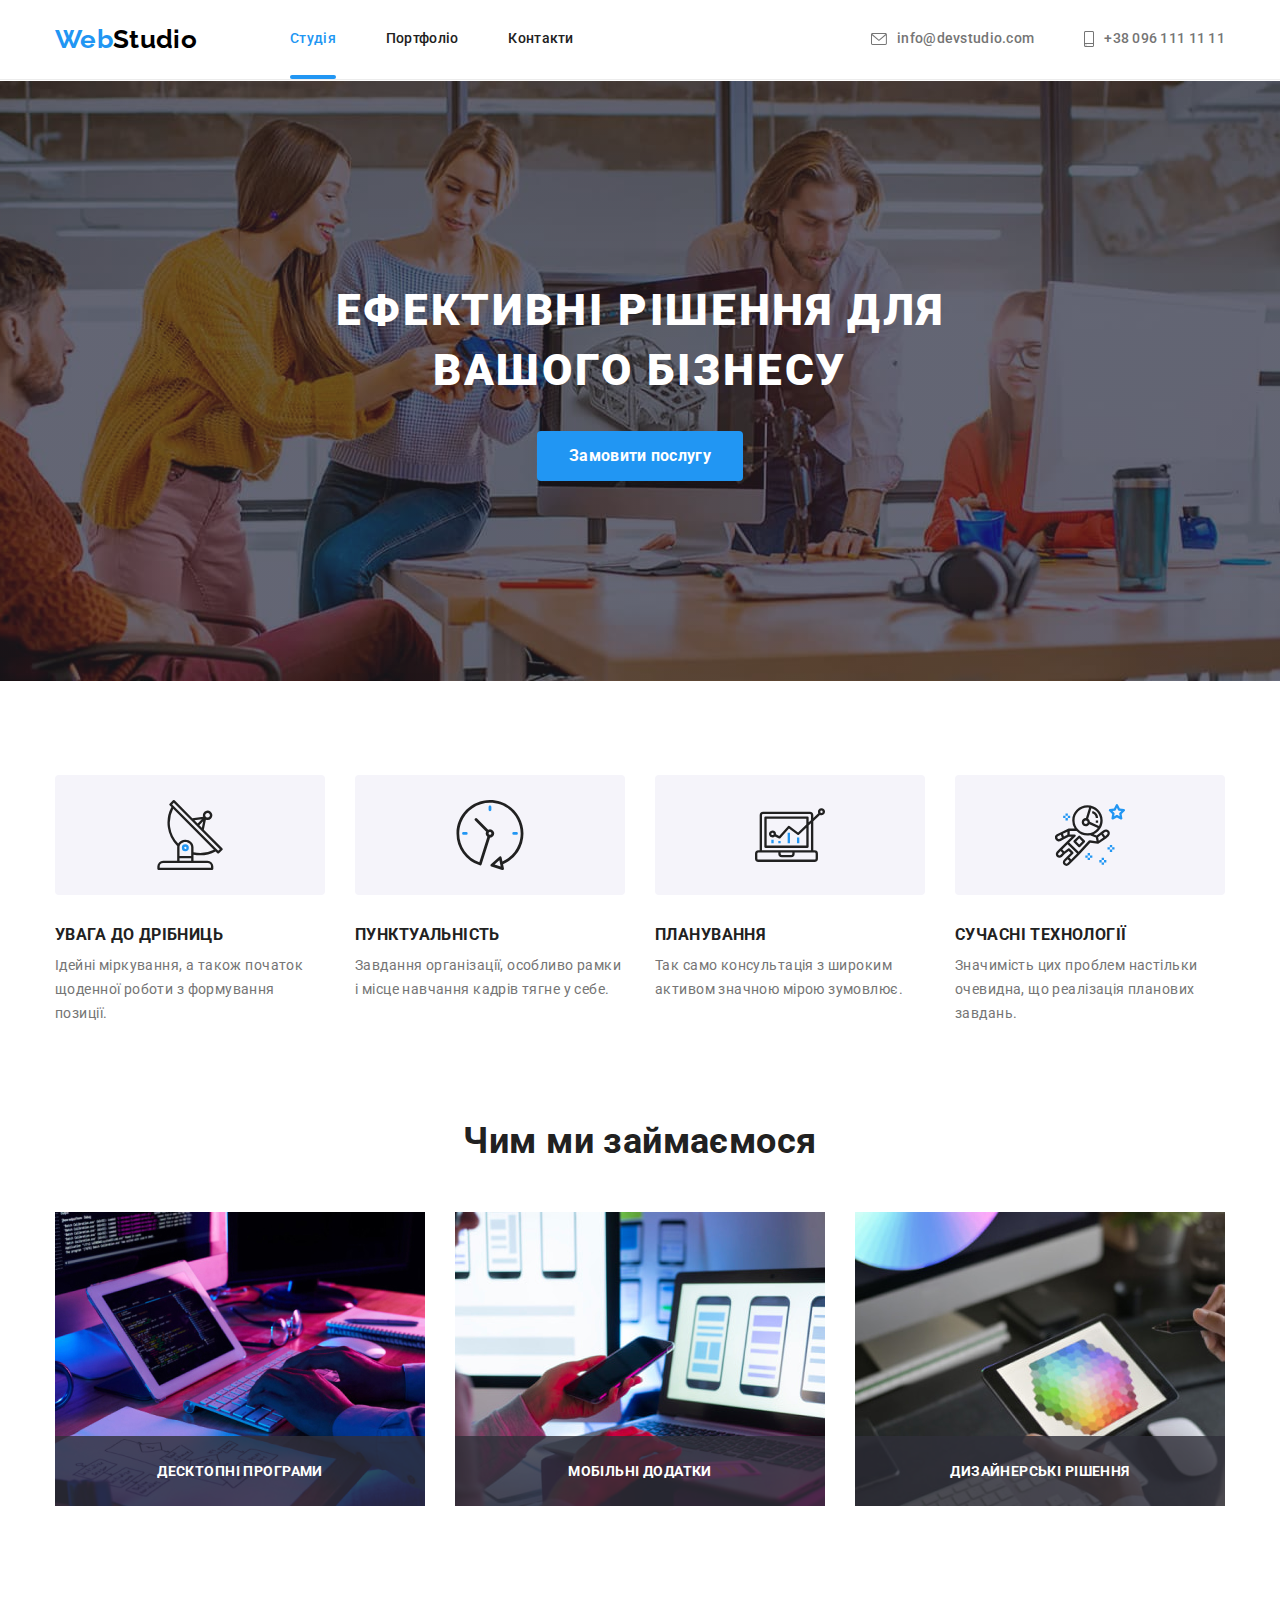
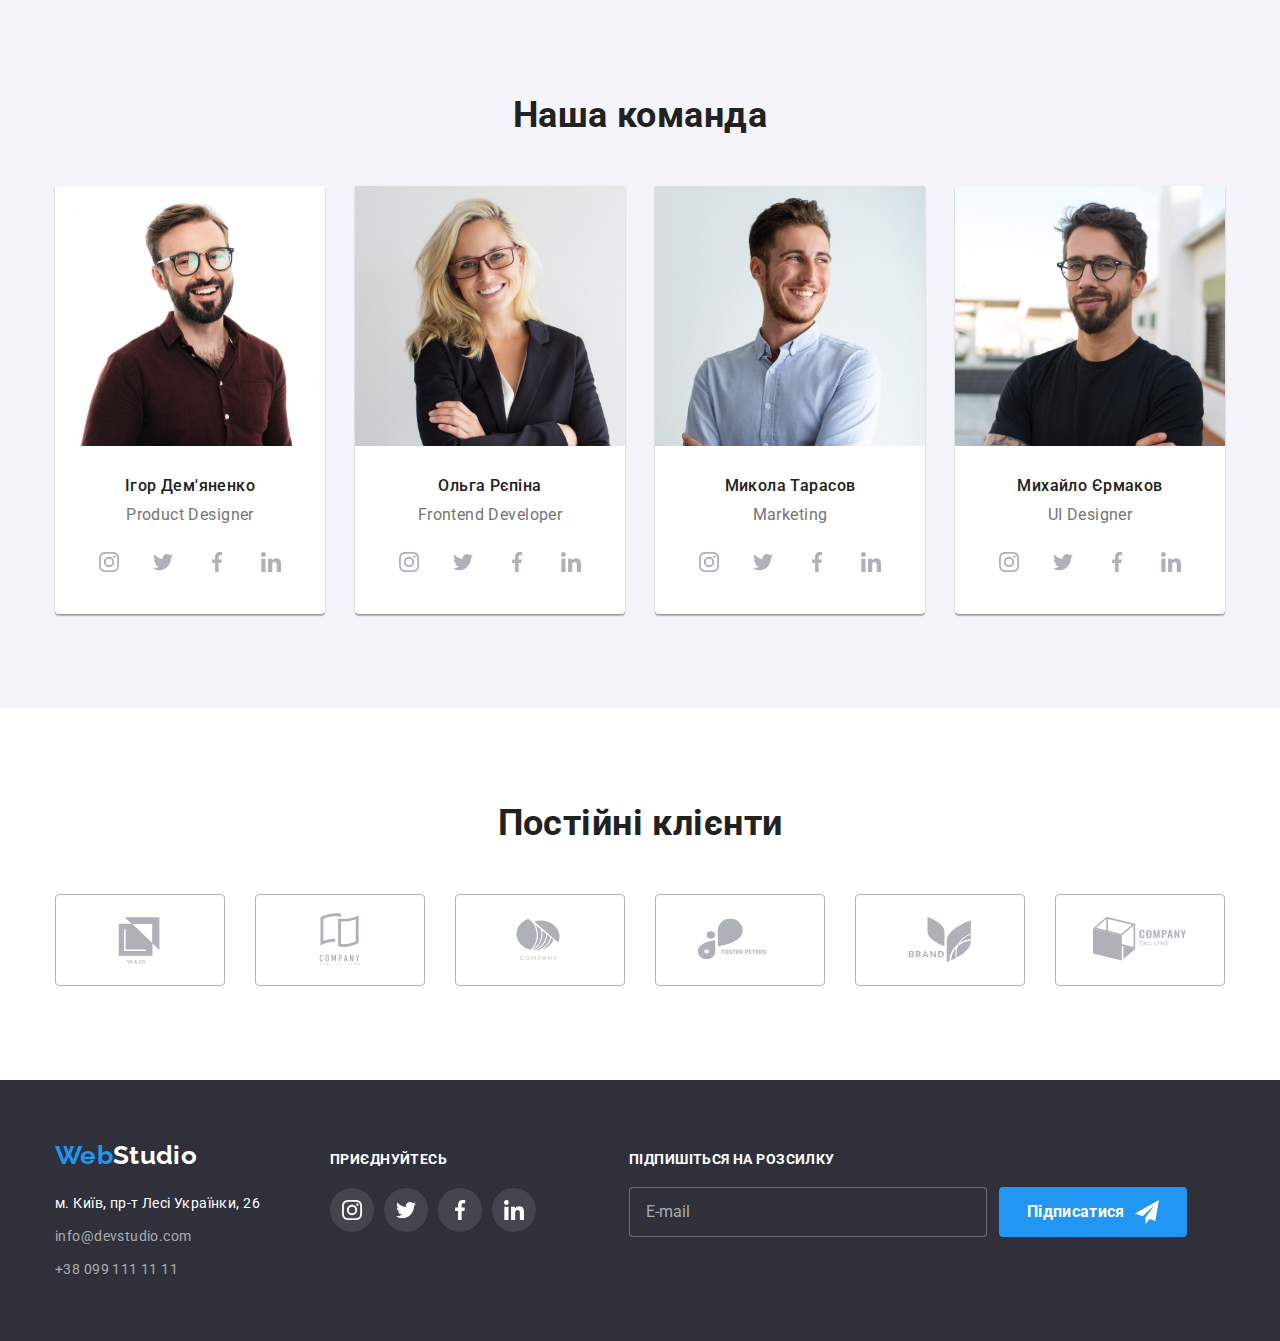
==== index.html @ 8518cdb5 "Initial commit" ====
<!DOCTYPE html>
<html lang="uk-UA">
	<head>
		<meta charset="UTF-8" />
		<meta http-equiv="X-UA-Compatible" content="IE=edge" />
		<meta name="viewport" content="width=device-width, initial-scale=1.0" />
		<title>WebStudio</title>
		<link rel="preconnect" href="https://fonts.googleapis.com" />
		<link rel="preconnect" href="https://fonts.gstatic.com" crossorigin />
		<link
			href="https://fonts.googleapis.com/css2?family=Raleway:wght@700&family=Roboto:wght@400;500;700;900&display=swap"
			rel="stylesheet"
		/>
		<link
			rel="stylesheet"
			href="https://cdnjs.cloudflare.com/ajax/libs/modern-normalize/1.0.0/modern-normalize.min.css"
		/>
		<link rel="stylesheet" href="./css/main.min.css" />
	</head>

	<body data-page>
		<div class="backdrop is-hidden" data-modal>
			<div class="modal">
				<button class="modal__btn-close" type="button" data-modal-close>
					<svg class="modal__btn-icon" width="18" height="18">
						<use href="./images/icons.svg#btn-close-black"></use>
					</svg>
				</button>
				<form class="form">
					<strong class="form__title">Залиште свої дані, ми вам зателефонуємо</strong>
					<div class="form__group" role="group">
						<div class="form__wrap">
							<label class="form__label" for="field-name">Ім'я</label>
							<input class="form__input" type="text" name="user-name" id="field-name" required />
							<svg class="form__icon" width="18" height="18">
								<use href="./images/icons.svg#modal-person"></use>
							</svg>
						</div>
						<div class="form__wrap">
							<label class="form__label" for="field-phone">Телефон</label>
							<input class="form__input" type="tel" name="user-phone" id="field-phone" required />
							<svg class="form__icon" width="18" height="18">
								<use href="./images/icons.svg#modal-phone"></use>
							</svg>
						</div>
						<div class="form__wrap">
							<label class="form__label" for="field-email">Пошта</label>
							<input class="form__input link" type="email" name="user-email" id="field-email" required />
							<svg class="form__icon" width="18" height="18">
								<use href="./images/icons.svg#modal-email"></use>
							</svg>
						</div>
						<div class="form__wrap">
							<label class="form__label" for="field-comment">Коментар</label>
							<textarea
								class="form__textarea"
								name="user-comment"
								id="field-comment"
								placeholder="Введіть текст"
							></textarea>
						</div>
					</div>
					<!-- <div class="form-agreement"> -->
					<label class="form-agreement">
						<input
							class="form-agreement__checkbox visually-hidden"
							type="checkbox"
							name="user-agreement"
							value="agreement-checkbox"
						/>
						<svg class="form-agreement__icon" width="16" height="15">
							<use class="form-agreement__checked" href="./images/icons.svg#modal-checked"></use>
							<use class="form-agreement__unchecked" href="./images/icons.svg#modal-unchecked"></use>
						</svg>
						<span class="form-agreement__text">Погоджуюся з розсилкою та приймаю &nbsp;</span>
						<a class="form-agreement__link" href="">Умови договору</a>
					</label>
					<!-- </div> -->
					<button class="form__btn btn" type="submit">Надіслати</button>
				</form>
			</div>
		</div>
		<header class="header" data-header>
			<div class="container header-container">
				<!-- logo element, returns to the main page-->
				<a class="logo" href="./index.html">
					<span class="logo__leftpart">Web</span>
					<span class="logo__rightpart">Studio</span>
				</a>
				<!-- main navigation -->
				<nav class="nav">
					<ul class="nav__list">
						<li class="nav__item">
							<a class="nav__link nav__link--current" href="./index.html">Студія</a>
						</li>
						<li class="nav__item">
							<a class="nav__link" href="./portfolio.html">Портфоліо</a>
						</li>
						<li class="nav__item"><a class="nav__link" href="#contacts">Контакти</a></li>
					</ul>
				</nav>
				<!-- contacts -->
				<ul class="header-contacts">
					<li class="header-contacts__item">
						<a class="header-contacts__link" href="mailto:info@devstudio.com">
							<svg class="header-contacts__icon" width="16" height="12">
								<use href="./images/icons.svg#email"></use>
							</svg>
							<div class="header-contacts__text">info@devstudio.com</div>
						</a>
					</li>
					<li class="header-contacts__item">
						<a class="header-contacts__link" href="tel:+380961111111">
							<svg class="header-contacts__icon" width="10" height="16">
								<use href="./images/icons.svg#phone"></use>
							</svg>
							<div class="header-contacts__text">+38 096 111 11 11</div>
						</a>
					</li>
				</ul>
			</div>
		</header>
		<!-- flexible part of the page content -->
		<main>
			<!-- hero -->
			<section class="hero">
				<div class="container">
					<h1 class="hero__title">
						Ефективні рішення
						<!-- <br /> -->
						для вашого бізнесу
					</h1>
					<button class="hero__btn btn" type="button" data-modal-open>Замовити послугу</button>
				</div>
			</section>
			<!-- features -->
			<section class="features">
				<div class="container">
					<h2 class="section-title visually-hidden">Ключові переваги</h2>
					<ul class="features__list">
						<li class="features__item">
							<div class="features__icon-wrap">
								<svg class="features__icon" width="70" height="70">
									<use href="./images/icons.svg#antenna"></use>
								</svg>
							</div>

							<h3 class="features__header">Увага до дрібниць</h3>
							<p class="features__text">Ідейні міркування, а також початок щоденної роботи з формування позиції.</p>
						</li>
						<li class="features__item">
							<div class="features__icon-wrap">
								<svg class="features__icon" width="70" height="70">
									<use href="./images/icons.svg#clock"></use>
								</svg>
							</div>

							<h3 class="features__header">Пунктуальність</h3>
							<p class="features__text">Завдання організації, особливо рамки і місце навчання кадрів тягне у себе.</p>
						</li>
						<li class="features__item">
							<div class="features__icon-wrap">
								<svg class="features__icon" width="70" height="70">
									<use href="./images/icons.svg#diagram"></use>
								</svg>
							</div>

							<h3 class="features__header">Планування</h3>
							<p class="features__text">Так само консультація з широким активом значною мірою зумовлює.</p>
						</li>
						<li class="features__item">
							<div class="features__icon-wrap">
								<svg class="features__icon" width="70" height="70">
									<use href="./images/icons.svg#astronaut"></use>
								</svg>
							</div>

							<h3 class="features__header">Сучасні технології</h3>
							<p class="features__text">Значимість цих проблем настільки очевидна, що реалізація планових завдань.</p>
						</li>
					</ul>
				</div>
			</section>
			<!-- works -->
			<section class="works">
				<div class="container">
					<h2 class="section-title">Чим ми займаємося</h2>
					<ul class="works__list">
						<li class="works__item">
							<img
								class="works__image"
								src="./images/example1.jpg"
								width="370"
								height="294"
								alt="Пример 1 наших работ"
							/>
							<p class="works__description">Десктопні програми</p>
						</li>
						<li class="works__item">
							<img
								class="works__image"
								src="./images/example2.jpg"
								width="370"
								height="294"
								alt="Пример 2 наших работ"
							/>
							<p class="works__description">Мобільні додатки</p>
						</li>
						<li class="works__item">
							<img
								class="works__image"
								src="./images/example3.jpg"
								width="370"
								height="294"
								alt="Пример 3 наших работ"
							/>
							<p class="works__description">Дизайнерські рішення</p>
						</li>
					</ul>
				</div>
			</section>
			<!-- team -->
			<section class="team">
				<div class="container">
					<h2 class="section-title">Наша команда</h2>
					<ul class="team__list">
						<!-- team member 1 -->
						<li class="team__item">
							<img class="team__image" src="./images/member1.jpg" width="270" height="260" alt="Член команды 1" />
							<div class="team__textpart">
								<h3 class="team__header">Ігор Дем'яненко</h3>
								<p class="team__text">Product Designer</p>
								<ul class="socials__list list">
									<li class="socials__item">
										<a
											class="socials__link socials__link--light-theme"
											href=""
											target="_blank"
											rel="noopener noreferrer"
											aria-label="instagram"
										>
											<svg class="socials__icon socials__icon--light-theme" width="20" height="20">
												<use href="./images/icons.svg#instagram"></use>
											</svg>
										</a>
									</li>
									<li class="socials__item">
										<a
											class="socials__link socials__link--light-theme"
											href=""
											target="_blank"
											rel="noopener noreferrer"
											aria-label="twitter"
										>
											<svg class="socials__icon socials__icon--light-theme" width="20" height="20">
												<use href="./images/icons.svg#twitter"></use>
											</svg>
										</a>
									</li>
									<li class="socials__item">
										<a
											class="socials__link socials__link--light-theme"
											href=""
											target="_blank"
											rel="noopener noreferrer"
											aria-label="facebook"
										>
											<svg class="socials__icon socials__icon--light-theme" width="20" height="20">
												<use href="./images/icons.svg#facebook"></use>
											</svg>
										</a>
									</li>
									<li class="socials__item">
										<a
											class="socials__link socials__link--light-theme"
											href=""
											target="_blank"
											rel="noopener noreferrer"
											aria-label="linkedin"
										>
											<svg class="socials__icon socials__icon--light-theme" width="20" height="20">
												<use href="./images/icons.svg#linkedin"></use>
											</svg>
										</a>
									</li>
								</ul>
							</div>
						</li>
						<!-- team member 2 -->
						<li class="team__item">
							<img class="team__image" src="./images/member2.jpg" width="270" height="260" alt="Член команды 2" />
							<div class="team__textpart">
								<h3 class="team__header">Ольга Рєпіна</h3>
								<p class="team__text">Frontend Developer</p>
								<ul class="socials__list list">
									<li class="socials__item">
										<a
											class="socials__link socials__link--light-theme link"
											href=""
											target="_blank"
											rel="noopener noreferrer"
											aria-label="instagram"
										>
											<svg class="socials__icon socials__icon--light-theme" width="20" height="20">
												<use href="./images/icons.svg#instagram"></use>
											</svg>
										</a>
									</li>
									<li class="socials__item">
										<a
											class="socials__link socials__link--light-theme link"
											href=""
											target="_blank"
											rel="noopener noreferrer"
											aria-label="twitter"
										>
											<svg class="socials__icon socials__icon--light-theme" width="20" height="20">
												<use href="./images/icons.svg#twitter"></use>
											</svg>
										</a>
									</li>
									<li class="socials__item">
										<a
											class="socials__link socials__link--light-theme link"
											href=""
											target="_blank"
											rel="noopener noreferrer"
											aria-label="facebook"
										>
											<svg class="socials__icon socials__icon--light-theme" width="20" height="20">
												<use href="./images/icons.svg#facebook"></use>
											</svg>
										</a>
									</li>
									<li class="socials__item">
										<a
											class="socials__link socials__link--light-theme link"
											href=""
											target="_blank"
											rel="noopener noreferrer"
											aria-label="linkedin"
										>
											<svg class="socials__icon socials__icon--light-theme" width="20" height="20">
												<use href="./images/icons.svg#linkedin"></use>
											</svg>
										</a>
									</li>
								</ul>
							</div>
						</li>
						<!-- team member 3 -->
						<li class="team__item">
							<img class="team__image" src="./images/member3.jpg" width="270" height="260" alt="Член команды 3" />
							<div class="team__textpart">
								<h3 class="team__header">Микола Тарасов</h3>
								<p class="team__text">Marketing</p>
								<ul class="socials__list list">
									<li class="socials__item">
										<a
											class="socials__link socials__link--light-theme link"
											href=""
											target="_blank"
											rel="noopener noreferrer"
											aria-label="instagram"
										>
											<svg class="socials__icon socials__icon--light-theme" width="20" height="20">
												<use href="./images/icons.svg#instagram"></use>
											</svg>
										</a>
									</li>
									<li class="socials__item">
										<a
											class="socials__link socials__link--light-theme link"
											href=""
											target="_blank"
											rel="noopener noreferrer"
											aria-label="twitter"
										>
											<svg class="socials__icon socials__icon--light-theme" width="20" height="20">
												<use href="./images/icons.svg#twitter"></use>
											</svg>
										</a>
									</li>
									<li class="socials__item">
										<a
											class="socials__link socials__link--light-theme link"
											href=""
											target="_blank"
											rel="noopener noreferrer"
											aria-label="facebook"
										>
											<svg class="socials__icon socials__icon--light-theme" width="20" height="20">
												<use href="./images/icons.svg#facebook"></use>
											</svg>
										</a>
									</li>
									<li class="socials__item">
										<a
											class="socials__link socials__link--light-theme link"
											href=""
											target="_blank"
											rel="noopener noreferrer"
											aria-label="linkedin"
										>
											<svg class="socials__icon socials__icon--light-theme" width="20" height="20">
												<use href="./images/icons.svg#linkedin"></use>
											</svg>
										</a>
									</li>
								</ul>
							</div>
						</li>
						<!-- team member 4 -->
						<li class="team__item">
							<img class="team__image" src="./images/member4.jpg" width="270" height="260" alt="Член команды 4" />
							<div class="team__textpart">
								<h3 class="team__header">Михайло Єрмаков</h3>
								<p class="team__text">UI Designer</p>
								<ul class="socials__list list">
									<li class="socials__item">
										<a
											class="socials__link socials__link--light-theme link"
											href=""
											target="_blank"
											rel="noopener noreferrer"
											aria-label="instagram"
										>
											<svg class="socials__icon socials__icon--light-theme" width="20" height="20">
												<use href="./images/icons.svg#instagram"></use>
											</svg>
										</a>
									</li>
									<li class="socials__item">
										<a
											class="socials__link socials__link--light-theme link"
											href=""
											target="_blank"
											rel="noopener noreferrer"
											aria-label="twitter"
										>
											<svg class="socials__icon socials__icon--light-theme" width="20" height="20">
												<use href="./images/icons.svg#twitter"></use>
											</svg>
										</a>
									</li>
									<li class="socials__item">
										<a
											class="socials__link socials__link--light-theme link"
											href=""
											target="_blank"
											rel="noopener noreferrer"
											aria-label="facebook"
										>
											<svg class="socials__icon socials__icon--light-theme" width="20" height="20">
												<use href="./images/icons.svg#facebook"></use>
											</svg>
										</a>
									</li>
									<li class="socials__item">
										<a
											class="socials__link socials__link--light-theme link"
											href=""
											target="_blank"
											rel="noopener noreferrer"
											aria-label="linkedin"
										>
											<svg class="socials__icon socials__icon--light-theme" width="20" height="20">
												<use href="./images/icons.svg#linkedin"></use>
											</svg>
										</a>
									</li>
								</ul>
							</div>
						</li>
					</ul>
				</div>
			</section>
			<!-- clients -->
			<section class="clients">
				<div class="container">
					<h2 class="section-title">Постійні клієнти</h2>
					<ul class="clients__list">
						<li class="clients__item">
							<a class="clients__link" href="" target="_blank" rel="noopener noreferrer" aria-label="компания 1">
								<svg class="clients__icon" width="106" height="60">
									<use href="./images/icons.svg#logo-1"></use>
								</svg>
							</a>
						</li>
						<li class="clients__item">
							<a class="clients__link" href="" target="_blank" rel="noopener noreferrer" aria-label="компания 2">
								<svg class="clients__icon" width="106" height="60">
									<use href="./images/icons.svg#logo-2"></use>
								</svg>
							</a>
						</li>
						<li class="clients__item">
							<a class="clients__link" href="" target="_blank" rel="noopener noreferrer" aria-label="компания 3">
								<svg class="clients__icon" width="106" height="60">
									<use href="./images/icons.svg#logo-3"></use>
								</svg>
							</a>
						</li>
						<li class="clients__item">
							<a class="clients__link" href="" target="_blank" rel="noopener noreferrer" aria-label="компания 4">
								<svg class="clients__icon" width="106" height="60">
									<use href="./images/icons.svg#logo-4"></use>
								</svg>
							</a>
						</li>
						<li class="clients__item">
							<a class="clients__link" href="" target="_blank" rel="noopener noreferrer" aria-label="компания 5">
								<svg class="clients__icon" width="106" height="60">
									<use href="./images/icons.svg#logo-5"></use>
								</svg>
							</a>
						</li>
						<li class="clients__item">
							<a class="clients__link" href="" target="_blank" rel="noopener noreferrer" aria-label="компания 6">
								<svg class="clients__icon" width="106" height="60">
									<use href="./images/icons.svg#logo-6"></use>
								</svg>
							</a>
						</li>
					</ul>
				</div>
			</section>
		</main>

		<footer class="footer footer__wrap">
			<div class="footer__container container">
				<div class="footer__address-wrap">
					<a class="logo footer__logo" href="./index.html">
						<span class="logo__leftpart logo-leftpart--dark-theme">Web</span>
						<span class="logo__rightpart logo-rightpart--dark-theme">Studio</span>
					</a>
					<address class="address">
						<ul class="address__list" id="contacts">
							<li class="address__item">
								<a
									class="address__link"
									href="https://www.google.com/maps/place/%D0%B1%D1%83%D0%BB.+%D0%9B%D0%B5%D1%81%D0%B8+%D0%A3%D0%BA%D1%80%D0%B0%D0%B8%D0%BD%D0%BA%D0%B8,+26,+%D0%9A%D0%B8%D0%B5%D0%B2,+%D0%A3%D0%BA%D1%80%D0%B0%D0%B8%D0%BD%D0%B0,+02000/@50.426731,30.5361166,17z/data=!4m5!3m4!1s0x40d4cf0e033ecbe9:0x57a4dffefec77da0!8m2!3d50.4265807!4d30.5383858"
									target="_blank"
									rel="noreferrer noopener"
								>
									м. Київ, пр-т Лесі Українки, 26
								</a>
							</li>
							<li class="address__item">
								<a class="address__link" href="mailto:info@example.com">info@devstudio.com</a>
							</li>
							<li class="address__item">
								<a class="address__link" href="tel:+380991111111">+38 099 111 11 11</a>
							</li>
						</ul>
					</address>
				</div>
				<div class="socials footer__socials">
					<p class="socials__header">Приєднуйтесь</p>
					<ul class="socials__list">
						<li class="socials__item">
							<a
								class="socials__link socials__link--dark-theme"
								href=""
								target="_blank"
								rel="noopener noreferrer"
								aria-label="instagram"
							>
								<svg class="socials__icon socials__icon--dark-theme" width="20" height="20">
									<use href="./images/icons.svg#instagram"></use>
								</svg>
							</a>
						</li>
						<li class="socials__item">
							<a
								class="socials__link socials__link--dark-theme"
								href=""
								target="_blank"
								rel="noopener noreferrer"
								aria-label="twitter"
							>
								<svg class="socials__icon socials__icon--dark-theme" width="20" height="20">
									<use href="./images/icons.svg#twitter"></use>
								</svg>
							</a>
						</li>
						<li class="socials__item">
							<a
								class="socials__link socials__link--dark-theme"
								href=""
								target="_blank"
								rel="noopener noreferrer"
								aria-label="facebook"
							>
								<svg class="socials__icon socials__icon--dark-theme" width="20" height="20">
									<use href="./images/icons.svg#facebook"></use>
								</svg>
							</a>
						</li>
						<li class="socials__item">
							<a
								class="socials__link socials__link--dark-theme"
								href=""
								target="_blank"
								rel="noopener noreferrer"
								aria-label="linkedin"
							>
								<svg class="socials__icon socials__icon--dark-theme" width="20" height="20">
									<use href="./images/icons.svg#linkedin"></use>
								</svg>
							</a>
						</li>
					</ul>
				</div>
				<form class="subscribe">
					<h2 class="subscribe__header">Підпишіться на розсилку</h2>
					<div class="subscribe__wrap">
						<!-- <label class="footer-subscribe-label" for="signup"> -->
						<input class="subscribe__input" type="email" id="signup" required placeholder="E-mail" />
						<!-- </label> -->

						<button class="subscribe__btn" type="submit">
							Підписатися
							<svg class="subscribe__icon" width="24" height="24">
								<use href="./images/icons.svg#footer-send"></use>
							</svg>
						</button>
					</div>
				</form>
			</div>
		</footer>

		<script src="./js/modal.js"></script>
		<script src="./js/header-fixed.js"></script>
	</body>
</html>
---- css/main.min.css ----
:root{--main-font: "Roboto", sans-serif;--secondary-font: "Raleway", sans-serif;--main-text-color: #757575;--nav-text-color: #000000;--main-header-color: #ffffff;--secondary-header-color: #212121;--footer-contacts-color: rgba(255, 255, 255, 0.6);--main-bcg-color: #ffffff;--secondary-bcg-color: #f5f4fa;--hero-bcg-color: #2f303a;--footer-bcg-color: #2f303a;--icons-main-color: #afb1b8;--border-color: #eeeeee;--border-line-color: #ececec;--accent-color: #2196f3;--btn-hover-color: #188ce8;--items: 4;--indent: 30px;--btn-close-radius: 0;--animation: 250ms cubic-bezier(0.4, 0, 0.2, 1)}.visually-hidden{position:absolute;white-space:nowrap;width:1px;height:1px;overflow:hidden;border:0;padding:0;clip:rect(0 0 0 0);-webkit-clip-path:inset(50%);clip-path:inset(50%);margin:-1px}.no-scroll{overflow:hidden}.form__btn,.subscribe__btn,.hero__btn{border-radius:4px;border:1px;color:var(--main-header-color);background-color:var(--accent-color);font-weight:700;font-size:16px;line-height:1.875;letter-spacing:.02em;-webkit-box-shadow:0px 4px 4px rgba(0,0,0,0);box-shadow:0px 4px 4px rgba(0,0,0,0);-webkit-transition:-webkit-box-shadow var(--animation);transition:-webkit-box-shadow var(--animation);transition:box-shadow var(--animation);transition:box-shadow var(--animation), -webkit-box-shadow var(--animation)}.form__btn:hover,.subscribe__btn:hover,.hero__btn:hover,.form__btn:focus,.subscribe__btn:focus,.hero__btn:focus{-webkit-box-shadow:0px 4px 4px rgba(0,0,0,.15);box-shadow:0px 4px 4px rgba(0,0,0,.15);cursor:pointer}.address__list,.clients__list,.team__list,.works__list,.features__list,.header-contacts,.nav__list,.filter,.socials__list,.project{padding:0;margin:0;list-style:none}.address__link,.clients__link,.header-contacts__link,.nav__link,.socials__link,.project__link,.logo{color:var(--main-text-color);text-decoration:none;display:inline-block}h1,h2,h3,p{margin:0}body{color:var(--main-text-color);background-color:var(--main-bcg-color);font-family:var(--main-font);font-size:14px;line-height:1.19;letter-spacing:.03em}.container{max-width:1200px;margin:0 auto;padding:0 15px}.section-title{margin-bottom:50px;text-align:center;font-size:36px;line-height:1.17;color:var(--secondary-header-color)}.logo{font-family:var(--secondary-font);font-weight:700;font-size:26px}.logo__leftpart{color:var(--accent-color)}.logo__rightpart{margin-left:-7px;color:var(--nav-text-color)}.logo-rightpart--dark-theme{color:var(--main-header-color)}.hero__btn{min-width:200px;padding:10px 32px;-webkit-transition:background-color var(--animation);transition:background-color var(--animation)}.hero__btn:hover,.hero__btn:focus{background-color:var(--btn-hover-color)}.subscribe__btn{display:-webkit-inline-box;display:-ms-inline-flexbox;display:inline-flex;-webkit-box-pack:center;-ms-flex-pack:center;justify-content:center;-webkit-box-align:center;-ms-flex-align:center;align-items:center;gap:10px;padding:10px 28px;background-color:var(--accent-color);-webkit-transition:background-color var(--animation);transition:background-color var(--animation)}.subscribe__btn:hover,.subscribe__btn:focus{background-color:var(--btn-hover-color)}.subscribe__icon{fill:var(--main-header-color)}.form__btn{display:block;width:200px;padding:10px 52px;-webkit-transition:background-color var(--animation);transition:background-color var(--animation)}.form__btn:hover,.form__btn:focus{background-color:var(--btn-hover-color)}.project{display:-webkit-box;display:-ms-flexbox;display:flex;-ms-flex-wrap:wrap;flex-wrap:wrap;text-align:start;gap:var(--indent)}.project__link{--items: 3;min-width:370px;-ms-flex-preferred-size:calc((100% - var(--indent)*(var(--items) - 1))/var(--items));flex-basis:calc((100% - var(--indent)*(var(--items) - 1))/var(--items));-webkit-box-shadow:0px 1px 1px rgba(0,0,0,0),0px 4px 4px rgba(0,0,0,0),1px 4px 6px rgba(0,0,0,0);box-shadow:0px 1px 1px rgba(0,0,0,0),0px 4px 4px rgba(0,0,0,0),1px 4px 6px rgba(0,0,0,0);-webkit-transition:-webkit-box-shadow var(--animation);transition:-webkit-box-shadow var(--animation);transition:box-shadow var(--animation);transition:box-shadow var(--animation), -webkit-box-shadow var(--animation)}.project__link:hover,.project__link:focus{-webkit-box-shadow:0px 1px 1px rgba(0,0,0,.12),0px 4px 4px rgba(0,0,0,.06),1px 4px 6px rgba(0,0,0,.16);box-shadow:0px 1px 1px rgba(0,0,0,.12),0px 4px 4px rgba(0,0,0,.06),1px 4px 6px rgba(0,0,0,.16)}.project__image{display:block}.project__content{padding:20px 24px;border:1px solid var(--border-color);border-top:none}.project__header{margin-bottom:4px;color:var(--secondary-header-color);font-size:18px;line-height:2;letter-spacing:.02em}.project__desc{font-size:16px;line-height:1.88}.project__backdrop{position:relative;overflow:hidden}.project__backdrop::before{position:absolute;top:0;left:0;-webkit-transform:translateY(100%);transform:translateY(100%);opacity:0;width:100%;height:100%;display:inline-block;content:"";background-color:rgba(33,150,243,.8);-webkit-transition:opacity var(--animation),-webkit-transform var(--animation);transition:opacity var(--animation),-webkit-transform var(--animation);transition:transform var(--animation),opacity var(--animation);transition:transform var(--animation),opacity var(--animation),-webkit-transform var(--animation)}.project__link:hover .project__backdrop::before,.project__link:focus .project__backdrop::before{opacity:1;-webkit-transform:translateY(0);transform:translateY(0)}.project__backdrop-text{position:absolute;top:50%;left:50%;-webkit-transform:translate(-50%, 50%);transform:translate(-50%, 50%);opacity:0;width:100%;height:100%;padding:63px 24px;font-size:18px;line-height:1.5555555556;color:var(--main-bcg-color);-webkit-transition:opacity var(--animation),-webkit-transform var(--animation);transition:opacity var(--animation),-webkit-transform var(--animation);transition:transform var(--animation),opacity var(--animation);transition:transform var(--animation),opacity var(--animation),-webkit-transform var(--animation)}.project__link:hover .project__backdrop-text,.project__link:focus .project__backdrop-text{opacity:1;-webkit-transform:translate(-50%, -50%);transform:translate(-50%, -50%)}.socials__list{display:-webkit-box;display:-ms-flexbox;display:flex;-webkit-box-align:center;-ms-flex-align:center;align-items:center;-webkit-box-pack:center;-ms-flex-pack:center;justify-content:center;gap:10px}.socials__link{display:-webkit-box;display:-ms-flexbox;display:flex;-webkit-box-align:center;-ms-flex-align:center;align-items:center;-webkit-box-pack:center;-ms-flex-pack:center;justify-content:center;width:44px;height:44px;border-radius:50%;-webkit-transition:background-color var(--animation);transition:background-color var(--animation)}.socials__link:hover,.socials__link:focus{background-color:var(--accent-color)}.socials__link--dark-theme{background-color:rgba(255,255,255,.1)}.socials__link:hover .socials__icon,.socials__link:focus .socials__icon{fill:#fff}.socials__icon--light-theme{fill:var(--icons-main-color);-webkit-transition:fill var(--animation);transition:fill var(--animation)}.socials__icon--dark-theme{fill:#fff;-webkit-transition:fill var(--animation);transition:fill var(--animation)}.socials__header{text-transform:uppercase;color:var(--main-header-color);font-weight:700;line-height:1.17;letter-spacing:.03em;margin-bottom:20px}.filter{display:-webkit-box;display:-ms-flexbox;display:flex;-webkit-box-pack:center;-ms-flex-pack:center;justify-content:center;gap:8px;margin-bottom:50px}.filter__btn{border-radius:4px;border:none;padding:6px 22px;color:var(--secondary-header-color);background-color:var(--secondary-bcg-color);-webkit-box-shadow:0px 3px 1px rgba(0,0,0,0),0px 1px 2px rgba(0,0,0,0),0px 2px 2px rgba(0,0,0,0);box-shadow:0px 3px 1px rgba(0,0,0,0),0px 1px 2px rgba(0,0,0,0),0px 2px 2px rgba(0,0,0,0);font-weight:500;font-size:16px;line-height:1.63;-webkit-transition:color var(--animation),background-color var(--animation),-webkit-box-shadow var(--animation);transition:color var(--animation),background-color var(--animation),-webkit-box-shadow var(--animation);transition:color var(--animation),background-color var(--animation),box-shadow var(--animation);transition:color var(--animation),background-color var(--animation),box-shadow var(--animation),-webkit-box-shadow var(--animation)}.filter__btn:hover,.filter__btn:focus,.filter__btn:active{cursor:pointer;color:var(--main-header-color);background-color:var(--accent-color);-webkit-box-shadow:0px 3px 1px rgba(0,0,0,.1),0px 1px 2px rgba(0,0,0,.08),0px 2px 2px rgba(0,0,0,.12);box-shadow:0px 3px 1px rgba(0,0,0,.1),0px 1px 2px rgba(0,0,0,.08),0px 2px 2px rgba(0,0,0,.12)}.backdrop{position:fixed;top:0;left:0;width:100%;height:100%;z-index:150;display:-webkit-box;display:-ms-flexbox;display:flex;-webkit-box-align:center;-ms-flex-align:center;align-items:center;-webkit-box-pack:center;-ms-flex-pack:center;justify-content:center;background-color:rgba(0,0,0,.2);opacity:1;visibility:visible;pointer-events:initial;-webkit-transition:opacity var(--animation),visibility var(--animation);transition:opacity var(--animation),visibility var(--animation)}.backdrop.is-hidden{opacity:0;visibility:hidden;pointer-events:none}.modal{position:relative;-webkit-transform:scale(1);transform:scale(1);z-index:200;width:530px;border-radius:4px;opacity:1;-webkit-transition:opacity var(--animation),-webkit-transform var(--animation);transition:opacity var(--animation),-webkit-transform var(--animation);transition:transform var(--animation),opacity var(--animation);transition:transform var(--animation),opacity var(--animation),-webkit-transform var(--animation);background-color:var(--main-bcg-color)}.backdrop.is-hidden .modal{opacity:0;-webkit-transform:scale(0.3);transform:scale(0.3)}.modal__btn-close{width:30px;height:30px;padding:6px;border-radius:50%;position:absolute;top:0;left:100%;-webkit-transform:translate(-100%, 0%);transform:translate(-100%, 0%);cursor:pointer;display:-webkit-box;display:-ms-flexbox;display:flex;-webkit-box-align:center;-ms-flex-align:center;align-items:center;-webkit-box-pack:center;-ms-flex-pack:center;justify-content:center;margin-top:8px;margin-left:-8px;border:1px solid rgba(0,0,0,.1);background-color:rgba(0,0,0,0)}.modal__btn-icon{fill:#000;-webkit-transition:fill var(--animation);transition:fill var(--animation)}.modal__btn-close:hover .modal__btn-icon,.modal__btn-close:focus .modal__btn-icon{fill:var(--accent-color)}.form{display:-webkit-box;display:-ms-flexbox;display:flex;-webkit-box-orient:vertical;-webkit-box-direction:normal;-ms-flex-direction:column;flex-direction:column;-webkit-box-align:center;-ms-flex-align:center;align-items:center;padding:40px}.form__title{display:block;margin-bottom:12px;font-weight:700;font-size:20px;line-height:1.172;color:var(--secondary-header-color)}.form__group{display:-webkit-box;display:-ms-flexbox;display:flex;-webkit-box-orient:vertical;-webkit-box-direction:normal;-ms-flex-direction:column;flex-direction:column;gap:10px;width:100%;margin-bottom:20px}.form__wrap{display:-webkit-box;display:-ms-flexbox;display:flex;-webkit-box-orient:vertical;-webkit-box-direction:normal;-ms-flex-direction:column;flex-direction:column;gap:4px;width:100%;position:relative;top:0;left:0;font-size:12px;line-height:1.1666666667;letter-spacing:.01em}.form__input{height:40px;border:1px solid rgba(33,33,33,.2);border-radius:4px;padding:12px 15px;padding-left:40px;-webkit-transition:border-color var(--animation);transition:border-color var(--animation)}.form__input:hover,.form__input:focus{cursor:pointer}.form__input:hover,.form__label:focus-within .form__input{border-color:var(--accent-color)}.form__input:focus-visible{outline:rgba(0,0,0,0);border:1px solid var(--accent-color)}.form__icon{position:absolute;top:0;left:0;margin-left:12px;margin-top:28px;pointer-events:none;fill:var(--secondary-header-color);-webkit-transition:fill var(--animation);transition:fill var(--animation)}.form__wrap:focus-within .form__icon,.form__wrap:hover .form__icon{fill:var(--accent-color)}.form__textarea{height:120px;resize:none;border:1px solid rgba(33,33,33,.2);border-radius:4px;padding:12px 15px;font-size:12px;line-height:1.17;letter-spacing:.01em;-webkit-transition:border-color var(--animation);transition:border-color var(--animation)}.form__textarea:hover{border-color:var(--accent-color);cursor:pointer}.form__textarea:focus{cursor:pointer}.form__textarea::-webkit-input-placeholder{font-size:12px;line-height:1.17;letter-spacing:.01em;color:rgba(117,117,117,.5)}.form__textarea::-moz-placeholder{font-size:12px;line-height:1.17;letter-spacing:.01em;color:rgba(117,117,117,.5)}.form__textarea:-ms-input-placeholder{font-size:12px;line-height:1.17;letter-spacing:.01em;color:rgba(117,117,117,.5)}.form__textarea::-ms-input-placeholder{font-size:12px;line-height:1.17;letter-spacing:.01em;color:rgba(117,117,117,.5)}.form__textarea::placeholder{font-size:12px;line-height:1.17;letter-spacing:.01em;color:rgba(117,117,117,.5)}.form__textarea:focus-visible{outline:rgba(0,0,0,0);border:1px solid var(--accent-color)}.form-agreement{display:-webkit-box;display:-ms-flexbox;display:flex;-webkit-box-align:center;-ms-flex-align:center;align-items:center;height:24px;line-height:1.7142857143;margin-bottom:30px}.form-agreement__link{-webkit-user-select:none;-moz-user-select:none;-ms-user-select:none;user-select:none;color:var(--accent-color);text-underline-position:under}.form-agreement__link:hover,.form-agreement__link:focus{cursor:pointer}.form-agreement__text{margin-left:8px;-webkit-user-select:none;-moz-user-select:none;-ms-user-select:none;user-select:none}.form-agreement__unchecked{pointer-events:none;fill:#212121;opacity:1;-webkit-transition:fill var(--animation),opacity var(--animation);transition:fill var(--animation),opacity var(--animation)}.form-agreement:hover .form-agreement__unchecked,.form-agreement__checkbox:focus+.form-agreement__icon .form-agreement__unchecked{fill:var(--accent-color)}.form-agreement__checkbox:checked+.form-agreement__icon .form-agreement__unchecked{opacity:0}.form-agreement__checked{pointer-events:none;opacity:0;-webkit-transition:opacity var(--animation);transition:opacity var(--animation)}.form-agreement__checkbox:checked+.form-agreement__icon .form-agreement__checked{opacity:1}.subscribe{display:-webkit-box;display:-ms-flexbox;display:flex;-webkit-box-orient:vertical;-webkit-box-direction:normal;-ms-flex-direction:column;flex-direction:column;-webkit-box-pack:center;-ms-flex-pack:center;justify-content:center;-webkit-box-align:start;-ms-flex-align:start;align-items:flex-start}.subscribe__header{margin-bottom:20px;text-transform:uppercase;font-weight:700;font-size:14px;line-height:1.1428571429;letter-spacing:.03em;color:var(--main-header-color)}.subscribe__wrap{display:-webkit-box;display:-ms-flexbox;display:flex;-webkit-box-align:center;-ms-flex-align:center;align-items:center;gap:12px}.subscribe__input{min-width:358px;min-height:50px;color:rgba(255,255,255,.6);background-color:var(--hero-bcg-color);border:1px solid rgba(255,255,255,.3);border-radius:4px;padding-left:16px;padding-right:16px;-webkit-box-shadow:0px 4px 4px rgba(0,0,0,0);box-shadow:0px 4px 4px rgba(0,0,0,0);-webkit-transition:-webkit-box-shadow var(--animation);transition:-webkit-box-shadow var(--animation);transition:box-shadow var(--animation);transition:box-shadow var(--animation), -webkit-box-shadow var(--animation)}.subscribe__input::-webkit-input-placeholder{font-size:16px;line-height:1.25;color:rgba(255,255,255,.6)}.subscribe__input::-moz-placeholder{font-size:16px;line-height:1.25;color:rgba(255,255,255,.6)}.subscribe__input:-ms-input-placeholder{font-size:16px;line-height:1.25;color:rgba(255,255,255,.6)}.subscribe__input::-ms-input-placeholder{font-size:16px;line-height:1.25;color:rgba(255,255,255,.6)}.subscribe__input::placeholder{font-size:16px;line-height:1.25;color:rgba(255,255,255,.6)}.subscribe__input:focus-visible{-webkit-box-shadow:0px 4px 4px rgba(0,0,0,.15);box-shadow:0px 4px 4px rgba(0,0,0,.15);outline:none}.header{position:fixed;top:-1px;width:100%;min-height:80px;border-bottom:1px solid var(--border-line-color);z-index:100;background-color:#fff}.header.transparency{background-color:rgba(255,255,255,.9);-webkit-backdrop-filter:blur();backdrop-filter:blur()}.header-container{display:-webkit-box;display:-ms-flexbox;display:flex;-webkit-box-align:center;-ms-flex-align:center;align-items:center}.nav{margin-left:93px}.nav__list{display:-webkit-box;display:-ms-flexbox;display:flex;gap:50px}.nav__link{padding-top:32px;padding-bottom:32px;font-weight:500;line-height:1.14;letter-spacing:.02em;color:var(--secondary-header-color);display:block;-webkit-transition:color var(--animation);transition:color var(--animation)}.nav__link:hover,.nav__link:focus{color:var(--accent-color)}.nav__link--current{position:relative;color:var(--accent-color)}.nav__link--current::after{position:absolute;bottom:0;left:0;content:"";width:100%;height:4px;border-radius:2px;background-color:var(--accent-color);display:block}.header-contacts{margin-left:auto;display:-webkit-box;display:-ms-flexbox;display:flex;gap:50px}.header-contacts__link{display:-webkit-box;display:-ms-flexbox;display:flex;-webkit-box-align:center;-ms-flex-align:center;align-items:center;-webkit-box-pack:center;-ms-flex-pack:center;justify-content:center;gap:10px;padding-top:32px;padding-bottom:32px;font-weight:500;line-height:1.14;letter-spacing:.02em;color:var(--main-text-color);-webkit-transition:color var(--animation);transition:color var(--animation)}.header-contacts__link:hover,.header-contacts__link:focus{color:var(--accent-color);cursor:pointer}.header-contacts__icon{fill:var(--main-text-color);-webkit-transition:fill var(--animation);transition:fill var(--animation)}.header-contacts__link:hover .header-contacts__icon,.header-contacts__link:focus .header-contacts__icon{fill:var(--accent-color)}.hero{text-align:center;max-width:1600px;padding-top:200px;padding-bottom:200px;margin-left:auto;margin-right:auto;background-position:center;background-size:cover;background-color:#c4c4c4;background-image:-webkit-gradient(linear, left top, right top, from(rgba(47, 48, 58, 0.4)), to(rgba(47, 48, 58, 0.4))),url(../images/hero/hero-bg.jpg);background-image:linear-gradient(to right, rgba(47, 48, 58, 0.4), rgba(47, 48, 58, 0.4)),url(../images/hero/hero-bg.jpg);background-repeat:no-repeat;background-position:center}.hero__title{max-width:695px;margin-left:auto;margin-right:auto;margin-bottom:30px;color:var(--main-header-color);text-transform:uppercase;font-weight:900;font-size:44px;line-height:1.36;letter-spacing:.06em}.features{margin:0 auto;padding:94px 0 94px;background-color:var(--main-bcg-color);text-align:center}.features__list{display:-webkit-box;display:-ms-flexbox;display:flex;-ms-flex-wrap:wrap;flex-wrap:wrap;gap:var(--indent)}.features__item{min-width:270px;-ms-flex-preferred-size:calc((100% - var(--indent)*(var(--items) - 1))/var(--items));flex-basis:calc((100% - var(--indent)*(var(--items) - 1))/var(--items));display:-webkit-box;display:-ms-flexbox;display:flex;-webkit-box-orient:vertical;-webkit-box-direction:normal;-ms-flex-direction:column;flex-direction:column}.features__icon-wrap{display:-webkit-box;display:-ms-flexbox;display:flex;-webkit-box-pack:center;-ms-flex-pack:center;justify-content:center;-webkit-box-align:center;-ms-flex-align:center;align-items:center;width:270px;height:120px;border-radius:4px;margin-bottom:30px;background-color:var(--secondary-bcg-color)}.features__header{text-align:left;text-transform:uppercase;margin-bottom:10px;color:var(--secondary-header-color)}.features__text{text-align:left;line-height:1.71}.works{margin:0 auto;padding:0 0 94px;background-color:var(--main-bcg-color);text-align:center}.works__list{display:-webkit-box;display:-ms-flexbox;display:flex;-ms-flex-wrap:wrap;flex-wrap:wrap;gap:var(--indent);text-align:center}.works__item{--items: 3;min-width:370px;-ms-flex-preferred-size:calc((100% - var(--indent)*(var(--items) - 1))/var(--items));flex-basis:calc((100% - var(--indent)*(var(--items) - 1))/var(--items));position:relative}.works__image{display:block}.works__description{position:absolute;left:0;bottom:0;width:100%;font-weight:700;line-height:1.1428571429;text-transform:uppercase;color:#fff;padding:27px 0;background-color:rgba(47,48,58,.8);display:block}.team{margin:0 auto;padding:94px 0 94px;background-color:var(--secondary-bcg-color);text-align:center}.team__list{display:-webkit-box;display:-ms-flexbox;display:flex;-ms-flex-wrap:wrap;flex-wrap:wrap;gap:var(--indent)}.team__item{min-width:270px;-ms-flex-preferred-size:calc((100% - var(--indent)*(var(--items) - 1))/var(--items));flex-basis:calc((100% - var(--indent)*(var(--items) - 1))/var(--items));border-radius:0px 0px 4px 4px;background-color:var(--main-bcg-color);-webkit-box-shadow:0px 1px 3px rgba(0,0,0,.12),0px 1px 1px rgba(0,0,0,.14),0px 2px 1px rgba(0,0,0,.2);box-shadow:0px 1px 3px rgba(0,0,0,.12),0px 1px 1px rgba(0,0,0,.14),0px 2px 1px rgba(0,0,0,.2)}.team__image{display:block}.team__textpart{padding:30px 10px}.team__header{margin-bottom:10px;color:var(--secondary-header-color);font-weight:500;font-size:16px}.team__text{margin-bottom:16px;font-size:16px}.clients{margin:0 auto;padding:94px 0 94px;background-color:var(--main-bcg-color);text-align:center}.clients__list{display:-webkit-box;display:-ms-flexbox;display:flex;-webkit-box-align:center;-ms-flex-align:center;align-items:center;-webkit-box-pack:center;-ms-flex-pack:center;justify-content:center;gap:var(--indent)}.clients__link{display:-webkit-box;display:-ms-flexbox;display:flex;-webkit-box-align:center;-ms-flex-align:center;align-items:center;-webkit-box-pack:center;-ms-flex-pack:center;justify-content:center;width:170px;height:92px;border:1px solid var(--icons-main-color);border-radius:4px;-webkit-transition:border-color var(--animation);transition:border-color var(--animation)}.clients__link:hover,.clients__link:focus{border-color:var(--accent-color)}.clients__icon{fill:var(--icons-main-color);-webkit-transition:fill var(--animation);transition:fill var(--animation)}.clients__link:hover .clients__icon,.clients__link:focus .clients__icon{fill:var(--accent-color)}.projects{margin:0 auto;padding:94px 0 94px;background-color:var(--main-bcg-color);text-align:center}.address__item:not(:last-child){margin-bottom:9px}.address__link{color:var(--footer-contacts-color);font-style:normal;line-height:1.7142857143;display:inline-block;-webkit-transition:color var(--animation);transition:color var(--animation)}.address__link:hover,.address__link:focus{color:var(--main-header-color)}.address__item:first-child .address__link{color:var(--main-header-color)}.footer{background-color:var(--footer-bcg-color)}.footer__wrap{padding-top:60px;padding-bottom:60px}.footer__container{display:-webkit-box;display:-ms-flexbox;display:flex;-webkit-box-align:baseline;-ms-flex-align:baseline;align-items:baseline}.footer__address-wrap{margin-right:70px}.footer__socials{margin-right:93px}.footer__logo{margin-bottom:20px}/*# sourceMappingURL=main.min.css.map */
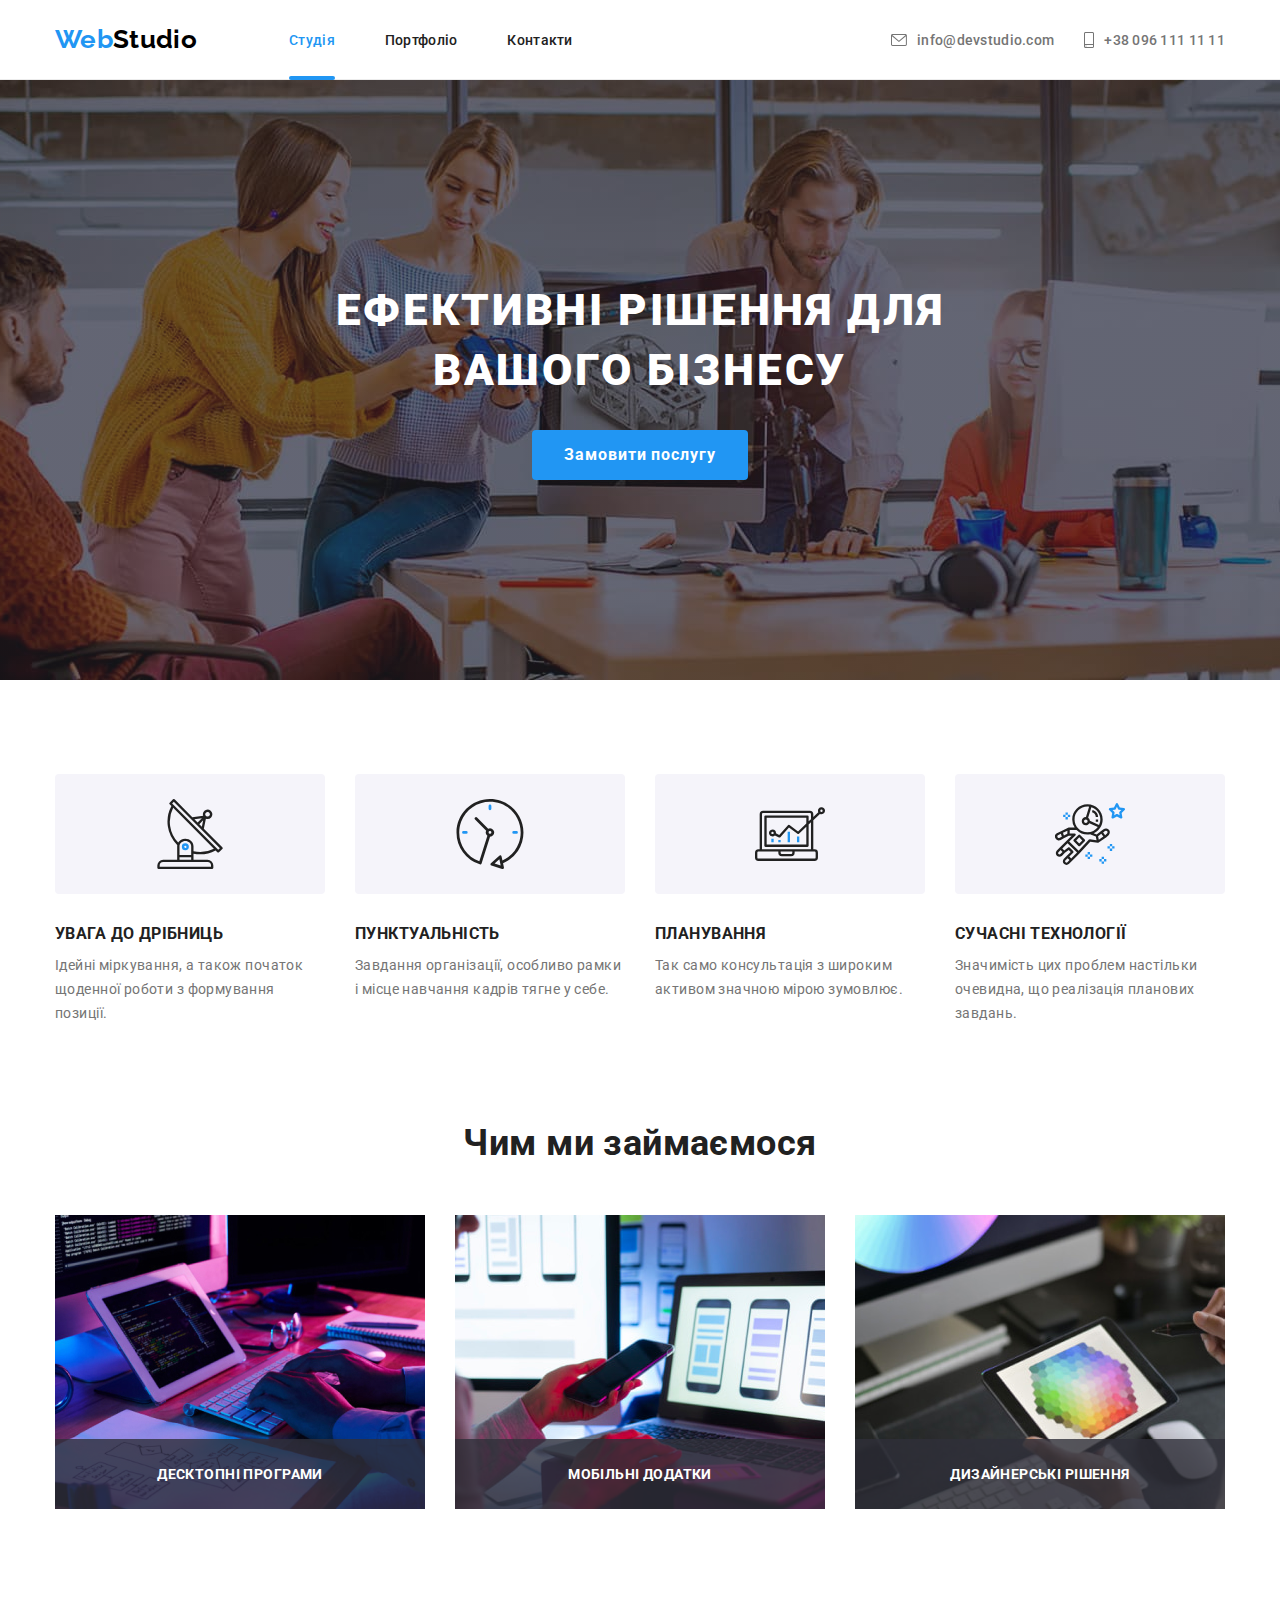
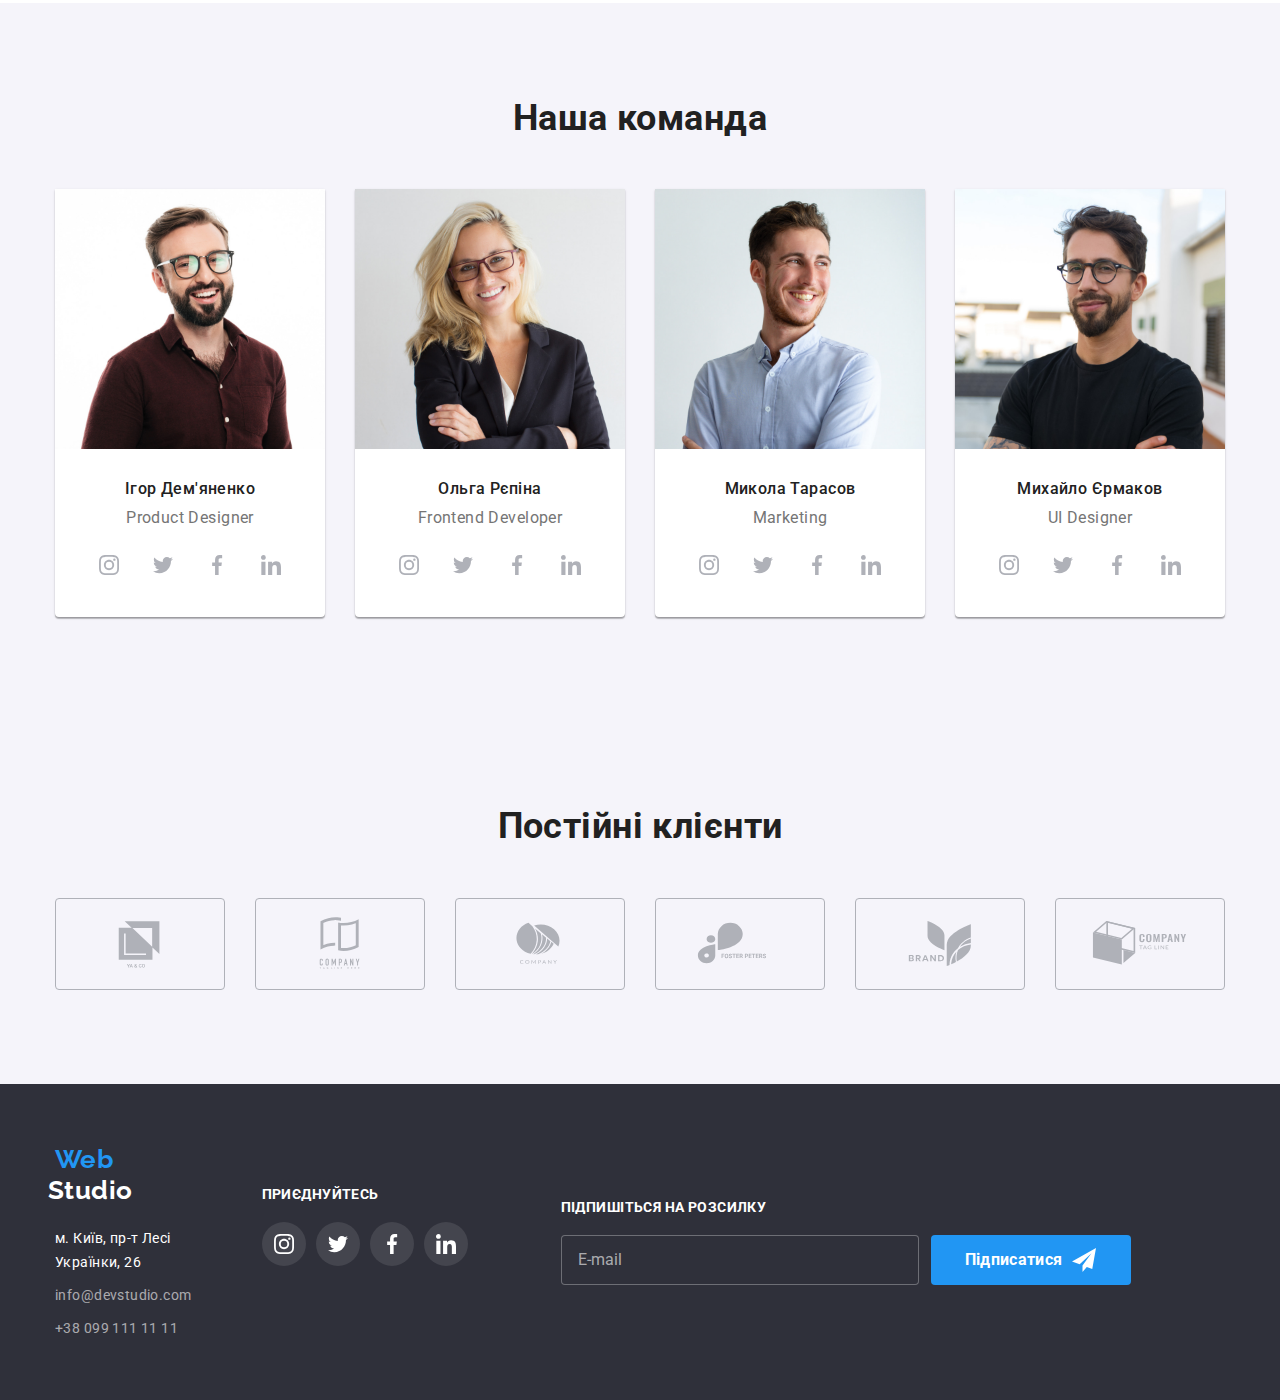
==== commit 8481b071: "before adaptive images" ====
--- a/index.html
+++ b/index.html
@@ -87,6 +87,48 @@
 					<span class="logo__leftpart">Web</span>
 					<span class="logo__rightpart">Studio</span>
 				</a>
+				<button class="burger-menu" type="button" data-menu-open>
+					<svg class="burger-menu__icon" width="40" height="40">
+						<use href="./images/icons.svg#burger-menu"></use>
+					</svg>
+				</button>
+				<!-- mobile navigation -->
+				<div class="menu-backdrop" data-menu>
+					<div class="menu-container">
+						<button class="menu-close" type="button" data-menu-close>
+							<svg class="menu-close__icon" width="40" height="40">
+								<use href="./images/icons.svg#menu-close"></use>
+							</svg>
+						</button>
+						<ul class="nav__list">
+							<li class="nav__item">
+								<a class="nav__link nav__link--current" href="./index.html">Студія</a>
+							</li>
+							<li class="nav__item">
+								<a class="nav__link" href="./portfolio.html">Портфоліо</a>
+							</li>
+							<li class="nav__item"><a class="nav__link" href="#contacts">Контакти</a></li>
+						</ul>
+						<ul class="header-contacts__list">
+							<li class="header-contacts__item">
+								<a class="header-contacts__link" href="tel:+380961111111">
+									<div class="header-contacts__text">+38 096 111 11 11</div>
+								</a>
+							</li>
+							<li class="header-contacts__item">
+								<a class="header-contacts__link" href="mailto:info@devstudio.com">
+									<div class="header-contacts__text">info@devstudio.com</div>
+								</a>
+							</li>
+						</ul>
+						<ul class="mobile-socials__list">
+							<li class="mobile-socials__item"><a class="mobile-socials__link" href="">Instagram</a></li>
+							<li class="mobile-socials__item"><a class="mobile-socials__link" href="">Twitter</a></li>
+							<li class="mobile-socials__item"><a class="mobile-socials__link" href="">Facebook</a></li>
+							<li class="mobile-socials__item"><a class="mobile-socials__link" href="">Linkedin</a></li>
+						</ul>
+					</div>
+				</div>
 				<!-- main navigation -->
 				<nav class="nav">
 					<ul class="nav__list">
@@ -100,24 +142,26 @@
 					</ul>
 				</nav>
 				<!-- contacts -->
-				<ul class="header-contacts">
-					<li class="header-contacts__item">
-						<a class="header-contacts__link" href="mailto:info@devstudio.com">
-							<svg class="header-contacts__icon" width="16" height="12">
-								<use href="./images/icons.svg#email"></use>
-							</svg>
-							<div class="header-contacts__text">info@devstudio.com</div>
-						</a>
-					</li>
-					<li class="header-contacts__item">
-						<a class="header-contacts__link" href="tel:+380961111111">
-							<svg class="header-contacts__icon" width="10" height="16">
-								<use href="./images/icons.svg#phone"></use>
-							</svg>
-							<div class="header-contacts__text">+38 096 111 11 11</div>
-						</a>
-					</li>
-				</ul>
+				<div class="header-contacts">
+					<ul class="header-contacts__list">
+						<li class="header-contacts__item">
+							<a class="header-contacts__link" href="mailto:info@devstudio.com">
+								<svg class="header-contacts__icon" width="16" height="12">
+									<use href="./images/icons.svg#email"></use>
+								</svg>
+								<div class="header-contacts__text">info@devstudio.com</div>
+							</a>
+						</li>
+						<li class="header-contacts__item">
+							<a class="header-contacts__link" href="tel:+380961111111">
+								<svg class="header-contacts__icon" width="10" height="16">
+									<use href="./images/icons.svg#phone"></use>
+								</svg>
+								<div class="header-contacts__text">+38 096 111 11 11</div>
+							</a>
+						</li>
+					</ul>
+				</div>
 			</div>
 		</header>
 		<!-- flexible part of the page content -->
@@ -529,89 +573,92 @@
 
 		<footer class="footer footer__wrap">
 			<div class="footer__container container">
-				<div class="footer__address-wrap">
-					<a class="logo footer__logo" href="./index.html">
-						<span class="logo__leftpart logo-leftpart--dark-theme">Web</span>
-						<span class="logo__rightpart logo-rightpart--dark-theme">Studio</span>
-					</a>
-					<address class="address">
-						<ul class="address__list" id="contacts">
-							<li class="address__item">
+				<div class="footer__address-socials">
+					<div class="footer__address-wrap">
+						<a class="logo footer__logo" href="./index.html">
+							<span class="logo__leftpart logo-leftpart--dark-theme">Web</span>
+							<span class="logo__rightpart logo-rightpart--dark-theme">Studio</span>
+						</a>
+						<address class="address">
+							<ul class="address__list" id="contacts">
+								<li class="address__item">
+									<a
+										class="address__link"
+										href="https://www.google.com/maps/place/%D0%B1%D1%83%D0%BB.+%D0%9B%D0%B5%D1%81%D0%B8+%D0%A3%D0%BA%D1%80%D0%B0%D0%B8%D0%BD%D0%BA%D0%B8,+26,+%D0%9A%D0%B8%D0%B5%D0%B2,+%D0%A3%D0%BA%D1%80%D0%B0%D0%B8%D0%BD%D0%B0,+02000/@50.426731,30.5361166,17z/data=!4m5!3m4!1s0x40d4cf0e033ecbe9:0x57a4dffefec77da0!8m2!3d50.4265807!4d30.5383858"
+										target="_blank"
+										rel="noreferrer noopener"
+									>
+										м. Київ, пр-т Лесі Українки, 26
+									</a>
+								</li>
+								<li class="address__item">
+									<a class="address__link" href="mailto:info@example.com">info@devstudio.com</a>
+								</li>
+								<li class="address__item">
+									<a class="address__link" href="tel:+380991111111">+38 099 111 11 11</a>
+								</li>
+							</ul>
+						</address>
+					</div>
+					<div class="socials footer__socials">
+						<p class="socials__header">Приєднуйтесь</p>
+						<ul class="socials__list">
+							<li class="socials__item">
 								<a
-									class="address__link"
-									href="https://www.google.com/maps/place/%D0%B1%D1%83%D0%BB.+%D0%9B%D0%B5%D1%81%D0%B8+%D0%A3%D0%BA%D1%80%D0%B0%D0%B8%D0%BD%D0%BA%D0%B8,+26,+%D0%9A%D0%B8%D0%B5%D0%B2,+%D0%A3%D0%BA%D1%80%D0%B0%D0%B8%D0%BD%D0%B0,+02000/@50.426731,30.5361166,17z/data=!4m5!3m4!1s0x40d4cf0e033ecbe9:0x57a4dffefec77da0!8m2!3d50.4265807!4d30.5383858"
+									class="socials__link socials__link--dark-theme"
+									href=""
 									target="_blank"
-									rel="noreferrer noopener"
+									rel="noopener noreferrer"
+									aria-label="instagram"
 								>
-									м. Київ, пр-т Лесі Українки, 26
+									<svg class="socials__icon socials__icon--dark-theme" width="20" height="20">
+										<use href="./images/icons.svg#instagram"></use>
+									</svg>
 								</a>
 							</li>
-							<li class="address__item">
-								<a class="address__link" href="mailto:info@example.com">info@devstudio.com</a>
-							</li>
-							<li class="address__item">
-								<a class="address__link" href="tel:+380991111111">+38 099 111 11 11</a>
+							<li class="socials__item">
+								<a
+									class="socials__link socials__link--dark-theme"
+									href=""
+									target="_blank"
+									rel="noopener noreferrer"
+									aria-label="twitter"
+								>
+									<svg class="socials__icon socials__icon--dark-theme" width="20" height="20">
+										<use href="./images/icons.svg#twitter"></use>
+									</svg>
+								</a>
+							</li>
+							<li class="socials__item">
+								<a
+									class="socials__link socials__link--dark-theme"
+									href=""
+									target="_blank"
+									rel="noopener noreferrer"
+									aria-label="facebook"
+								>
+									<svg class="socials__icon socials__icon--dark-theme" width="20" height="20">
+										<use href="./images/icons.svg#facebook"></use>
+									</svg>
+								</a>
+							</li>
+							<li class="socials__item">
+								<a
+									class="socials__link socials__link--dark-theme"
+									href=""
+									target="_blank"
+									rel="noopener noreferrer"
+									aria-label="linkedin"
+								>
+									<svg class="socials__icon socials__icon--dark-theme" width="20" height="20">
+										<use href="./images/icons.svg#linkedin"></use>
+									</svg>
+								</a>
 							</li>
 						</ul>
-					</address>
-				</div>
-				<div class="socials footer__socials">
-					<p class="socials__header">Приєднуйтесь</p>
-					<ul class="socials__list">
-						<li class="socials__item">
-							<a
-								class="socials__link socials__link--dark-theme"
-								href=""
-								target="_blank"
-								rel="noopener noreferrer"
-								aria-label="instagram"
-							>
-								<svg class="socials__icon socials__icon--dark-theme" width="20" height="20">
-									<use href="./images/icons.svg#instagram"></use>
-								</svg>
-							</a>
-						</li>
-						<li class="socials__item">
-							<a
-								class="socials__link socials__link--dark-theme"
-								href=""
-								target="_blank"
-								rel="noopener noreferrer"
-								aria-label="twitter"
-							>
-								<svg class="socials__icon socials__icon--dark-theme" width="20" height="20">
-									<use href="./images/icons.svg#twitter"></use>
-								</svg>
-							</a>
-						</li>
-						<li class="socials__item">
-							<a
-								class="socials__link socials__link--dark-theme"
-								href=""
-								target="_blank"
-								rel="noopener noreferrer"
-								aria-label="facebook"
-							>
-								<svg class="socials__icon socials__icon--dark-theme" width="20" height="20">
-									<use href="./images/icons.svg#facebook"></use>
-								</svg>
-							</a>
-						</li>
-						<li class="socials__item">
-							<a
-								class="socials__link socials__link--dark-theme"
-								href=""
-								target="_blank"
-								rel="noopener noreferrer"
-								aria-label="linkedin"
-							>
-								<svg class="socials__icon socials__icon--dark-theme" width="20" height="20">
-									<use href="./images/icons.svg#linkedin"></use>
-								</svg>
-							</a>
-						</li>
-					</ul>
-				</div>
+					</div>
+				</div>
+
 				<form class="subscribe">
 					<h2 class="subscribe__header">Підпишіться на розсилку</h2>
 					<div class="subscribe__wrap">
@@ -631,6 +678,7 @@
 		</footer>
 
 		<script src="./js/modal.js"></script>
-		<script src="./js/header-fixed.js"></script>
+		<script src="./js/mobile-menu.js"></script>
+		<!-- <script src="./js/header-fixed.js"></script> -->
 	</body>
 </html>
--- a/css/main.min.css
+++ b/css/main.min.css
@@ -1 +1 @@
-:root{--main-font: "Roboto", sans-serif;--secondary-font: "Raleway", sans-serif;--main-text-color: #757575;--nav-text-color: #000000;--main-header-color: #ffffff;--secondary-header-color: #212121;--footer-contacts-color: rgba(255, 255, 255, 0.6);--main-bcg-color: #ffffff;--secondary-bcg-color: #f5f4fa;--hero-bcg-color: #2f303a;--footer-bcg-color: #2f303a;--icons-main-color: #afb1b8;--border-color: #eeeeee;--border-line-color: #ececec;--accent-color: #2196f3;--btn-hover-color: #188ce8;--items: 4;--indent: 30px;--btn-close-radius: 0;--animation: 250ms cubic-bezier(0.4, 0, 0.2, 1)}.visually-hidden{position:absolute;white-space:nowrap;width:1px;height:1px;overflow:hidden;border:0;padding:0;clip:rect(0 0 0 0);-webkit-clip-path:inset(50%);clip-path:inset(50%);margin:-1px}.no-scroll{overflow:hidden}.form__btn,.subscribe__btn,.hero__btn{border-radius:4px;border:1px;color:var(--main-header-color);background-color:var(--accent-color);font-weight:700;font-size:16px;line-height:1.875;letter-spacing:.02em;-webkit-box-shadow:0px 4px 4px rgba(0,0,0,0);box-shadow:0px 4px 4px rgba(0,0,0,0);-webkit-transition:-webkit-box-shadow var(--animation);transition:-webkit-box-shadow var(--animation);transition:box-shadow var(--animation);transition:box-shadow var(--animation), -webkit-box-shadow var(--animation)}.form__btn:hover,.subscribe__btn:hover,.hero__btn:hover,.form__btn:focus,.subscribe__btn:focus,.hero__btn:focus{-webkit-box-shadow:0px 4px 4px rgba(0,0,0,.15);box-shadow:0px 4px 4px rgba(0,0,0,.15);cursor:pointer}.address__list,.clients__list,.team__list,.works__list,.features__list,.header-contacts,.nav__list,.filter,.socials__list,.project{padding:0;margin:0;list-style:none}.address__link,.clients__link,.header-contacts__link,.nav__link,.socials__link,.project__link,.logo{color:var(--main-text-color);text-decoration:none;display:inline-block}h1,h2,h3,p{margin:0}body{color:var(--main-text-color);background-color:var(--main-bcg-color);font-family:var(--main-font);font-size:14px;line-height:1.19;letter-spacing:.03em}.container{max-width:1200px;margin:0 auto;padding:0 15px}.section-title{margin-bottom:50px;text-align:center;font-size:36px;line-height:1.17;color:var(--secondary-header-color)}.logo{font-family:var(--secondary-font);font-weight:700;font-size:26px}.logo__leftpart{color:var(--accent-color)}.logo__rightpart{margin-left:-7px;color:var(--nav-text-color)}.logo-rightpart--dark-theme{color:var(--main-header-color)}.hero__btn{min-width:200px;padding:10px 32px;-webkit-transition:background-color var(--animation);transition:background-color var(--animation)}.hero__btn:hover,.hero__btn:focus{background-color:var(--btn-hover-color)}.subscribe__btn{display:-webkit-inline-box;display:-ms-inline-flexbox;display:inline-flex;-webkit-box-pack:center;-ms-flex-pack:center;justify-content:center;-webkit-box-align:center;-ms-flex-align:center;align-items:center;gap:10px;padding:10px 28px;background-color:var(--accent-color);-webkit-transition:background-color var(--animation);transition:background-color var(--animation)}.subscribe__btn:hover,.subscribe__btn:focus{background-color:var(--btn-hover-color)}.subscribe__icon{fill:var(--main-header-color)}.form__btn{display:block;width:200px;padding:10px 52px;-webkit-transition:background-color var(--animation);transition:background-color var(--animation)}.form__btn:hover,.form__btn:focus{background-color:var(--btn-hover-color)}.project{display:-webkit-box;display:-ms-flexbox;display:flex;-ms-flex-wrap:wrap;flex-wrap:wrap;text-align:start;gap:var(--indent)}.project__link{--items: 3;min-width:370px;-ms-flex-preferred-size:calc((100% - var(--indent)*(var(--items) - 1))/var(--items));flex-basis:calc((100% - var(--indent)*(var(--items) - 1))/var(--items));-webkit-box-shadow:0px 1px 1px rgba(0,0,0,0),0px 4px 4px rgba(0,0,0,0),1px 4px 6px rgba(0,0,0,0);box-shadow:0px 1px 1px rgba(0,0,0,0),0px 4px 4px rgba(0,0,0,0),1px 4px 6px rgba(0,0,0,0);-webkit-transition:-webkit-box-shadow var(--animation);transition:-webkit-box-shadow var(--animation);transition:box-shadow var(--animation);transition:box-shadow var(--animation), -webkit-box-shadow var(--animation)}.project__link:hover,.project__link:focus{-webkit-box-shadow:0px 1px 1px rgba(0,0,0,.12),0px 4px 4px rgba(0,0,0,.06),1px 4px 6px rgba(0,0,0,.16);box-shadow:0px 1px 1px rgba(0,0,0,.12),0px 4px 4px rgba(0,0,0,.06),1px 4px 6px rgba(0,0,0,.16)}.project__image{display:block}.project__content{padding:20px 24px;border:1px solid var(--border-color);border-top:none}.project__header{margin-bottom:4px;color:var(--secondary-header-color);font-size:18px;line-height:2;letter-spacing:.02em}.project__desc{font-size:16px;line-height:1.88}.project__backdrop{position:relative;overflow:hidden}.project__backdrop::before{position:absolute;top:0;left:0;-webkit-transform:translateY(100%);transform:translateY(100%);opacity:0;width:100%;height:100%;display:inline-block;content:"";background-color:rgba(33,150,243,.8);-webkit-transition:opacity var(--animation),-webkit-transform var(--animation);transition:opacity var(--animation),-webkit-transform var(--animation);transition:transform var(--animation),opacity var(--animation);transition:transform var(--animation),opacity var(--animation),-webkit-transform var(--animation)}.project__link:hover .project__backdrop::before,.project__link:focus .project__backdrop::before{opacity:1;-webkit-transform:translateY(0);transform:translateY(0)}.project__backdrop-text{position:absolute;top:50%;left:50%;-webkit-transform:translate(-50%, 50%);transform:translate(-50%, 50%);opacity:0;width:100%;height:100%;padding:63px 24px;font-size:18px;line-height:1.5555555556;color:var(--main-bcg-color);-webkit-transition:opacity var(--animation),-webkit-transform var(--animation);transition:opacity var(--animation),-webkit-transform var(--animation);transition:transform var(--animation),opacity var(--animation);transition:transform var(--animation),opacity var(--animation),-webkit-transform var(--animation)}.project__link:hover .project__backdrop-text,.project__link:focus .project__backdrop-text{opacity:1;-webkit-transform:translate(-50%, -50%);transform:translate(-50%, -50%)}.socials__list{display:-webkit-box;display:-ms-flexbox;display:flex;-webkit-box-align:center;-ms-flex-align:center;align-items:center;-webkit-box-pack:center;-ms-flex-pack:center;justify-content:center;gap:10px}.socials__link{display:-webkit-box;display:-ms-flexbox;display:flex;-webkit-box-align:center;-ms-flex-align:center;align-items:center;-webkit-box-pack:center;-ms-flex-pack:center;justify-content:center;width:44px;height:44px;border-radius:50%;-webkit-transition:background-color var(--animation);transition:background-color var(--animation)}.socials__link:hover,.socials__link:focus{background-color:var(--accent-color)}.socials__link--dark-theme{background-color:rgba(255,255,255,.1)}.socials__link:hover .socials__icon,.socials__link:focus .socials__icon{fill:#fff}.socials__icon--light-theme{fill:var(--icons-main-color);-webkit-transition:fill var(--animation);transition:fill var(--animation)}.socials__icon--dark-theme{fill:#fff;-webkit-transition:fill var(--animation);transition:fill var(--animation)}.socials__header{text-transform:uppercase;color:var(--main-header-color);font-weight:700;line-height:1.17;letter-spacing:.03em;margin-bottom:20px}.filter{display:-webkit-box;display:-ms-flexbox;display:flex;-webkit-box-pack:center;-ms-flex-pack:center;justify-content:center;gap:8px;margin-bottom:50px}.filter__btn{border-radius:4px;border:none;padding:6px 22px;color:var(--secondary-header-color);background-color:var(--secondary-bcg-color);-webkit-box-shadow:0px 3px 1px rgba(0,0,0,0),0px 1px 2px rgba(0,0,0,0),0px 2px 2px rgba(0,0,0,0);box-shadow:0px 3px 1px rgba(0,0,0,0),0px 1px 2px rgba(0,0,0,0),0px 2px 2px rgba(0,0,0,0);font-weight:500;font-size:16px;line-height:1.63;-webkit-transition:color var(--animation),background-color var(--animation),-webkit-box-shadow var(--animation);transition:color var(--animation),background-color var(--animation),-webkit-box-shadow var(--animation);transition:color var(--animation),background-color var(--animation),box-shadow var(--animation);transition:color var(--animation),background-color var(--animation),box-shadow var(--animation),-webkit-box-shadow var(--animation)}.filter__btn:hover,.filter__btn:focus,.filter__btn:active{cursor:pointer;color:var(--main-header-color);background-color:var(--accent-color);-webkit-box-shadow:0px 3px 1px rgba(0,0,0,.1),0px 1px 2px rgba(0,0,0,.08),0px 2px 2px rgba(0,0,0,.12);box-shadow:0px 3px 1px rgba(0,0,0,.1),0px 1px 2px rgba(0,0,0,.08),0px 2px 2px rgba(0,0,0,.12)}.backdrop{position:fixed;top:0;left:0;width:100%;height:100%;z-index:150;display:-webkit-box;display:-ms-flexbox;display:flex;-webkit-box-align:center;-ms-flex-align:center;align-items:center;-webkit-box-pack:center;-ms-flex-pack:center;justify-content:center;background-color:rgba(0,0,0,.2);opacity:1;visibility:visible;pointer-events:initial;-webkit-transition:opacity var(--animation),visibility var(--animation);transition:opacity var(--animation),visibility var(--animation)}.backdrop.is-hidden{opacity:0;visibility:hidden;pointer-events:none}.modal{position:relative;-webkit-transform:scale(1);transform:scale(1);z-index:200;width:530px;border-radius:4px;opacity:1;-webkit-transition:opacity var(--animation),-webkit-transform var(--animation);transition:opacity var(--animation),-webkit-transform var(--animation);transition:transform var(--animation),opacity var(--animation);transition:transform var(--animation),opacity var(--animation),-webkit-transform var(--animation);background-color:var(--main-bcg-color)}.backdrop.is-hidden .modal{opacity:0;-webkit-transform:scale(0.3);transform:scale(0.3)}.modal__btn-close{width:30px;height:30px;padding:6px;border-radius:50%;position:absolute;top:0;left:100%;-webkit-transform:translate(-100%, 0%);transform:translate(-100%, 0%);cursor:pointer;display:-webkit-box;display:-ms-flexbox;display:flex;-webkit-box-align:center;-ms-flex-align:center;align-items:center;-webkit-box-pack:center;-ms-flex-pack:center;justify-content:center;margin-top:8px;margin-left:-8px;border:1px solid rgba(0,0,0,.1);background-color:rgba(0,0,0,0)}.modal__btn-icon{fill:#000;-webkit-transition:fill var(--animation);transition:fill var(--animation)}.modal__btn-close:hover .modal__btn-icon,.modal__btn-close:focus .modal__btn-icon{fill:var(--accent-color)}.form{display:-webkit-box;display:-ms-flexbox;display:flex;-webkit-box-orient:vertical;-webkit-box-direction:normal;-ms-flex-direction:column;flex-direction:column;-webkit-box-align:center;-ms-flex-align:center;align-items:center;padding:40px}.form__title{display:block;margin-bottom:12px;font-weight:700;font-size:20px;line-height:1.172;color:var(--secondary-header-color)}.form__group{display:-webkit-box;display:-ms-flexbox;display:flex;-webkit-box-orient:vertical;-webkit-box-direction:normal;-ms-flex-direction:column;flex-direction:column;gap:10px;width:100%;margin-bottom:20px}.form__wrap{display:-webkit-box;display:-ms-flexbox;display:flex;-webkit-box-orient:vertical;-webkit-box-direction:normal;-ms-flex-direction:column;flex-direction:column;gap:4px;width:100%;position:relative;top:0;left:0;font-size:12px;line-height:1.1666666667;letter-spacing:.01em}.form__input{height:40px;border:1px solid rgba(33,33,33,.2);border-radius:4px;padding:12px 15px;padding-left:40px;-webkit-transition:border-color var(--animation);transition:border-color var(--animation)}.form__input:hover,.form__input:focus{cursor:pointer}.form__input:hover,.form__label:focus-within .form__input{border-color:var(--accent-color)}.form__input:focus-visible{outline:rgba(0,0,0,0);border:1px solid var(--accent-color)}.form__icon{position:absolute;top:0;left:0;margin-left:12px;margin-top:28px;pointer-events:none;fill:var(--secondary-header-color);-webkit-transition:fill var(--animation);transition:fill var(--animation)}.form__wrap:focus-within .form__icon,.form__wrap:hover .form__icon{fill:var(--accent-color)}.form__textarea{height:120px;resize:none;border:1px solid rgba(33,33,33,.2);border-radius:4px;padding:12px 15px;font-size:12px;line-height:1.17;letter-spacing:.01em;-webkit-transition:border-color var(--animation);transition:border-color var(--animation)}.form__textarea:hover{border-color:var(--accent-color);cursor:pointer}.form__textarea:focus{cursor:pointer}.form__textarea::-webkit-input-placeholder{font-size:12px;line-height:1.17;letter-spacing:.01em;color:rgba(117,117,117,.5)}.form__textarea::-moz-placeholder{font-size:12px;line-height:1.17;letter-spacing:.01em;color:rgba(117,117,117,.5)}.form__textarea:-ms-input-placeholder{font-size:12px;line-height:1.17;letter-spacing:.01em;color:rgba(117,117,117,.5)}.form__textarea::-ms-input-placeholder{font-size:12px;line-height:1.17;letter-spacing:.01em;color:rgba(117,117,117,.5)}.form__textarea::placeholder{font-size:12px;line-height:1.17;letter-spacing:.01em;color:rgba(117,117,117,.5)}.form__textarea:focus-visible{outline:rgba(0,0,0,0);border:1px solid var(--accent-color)}.form-agreement{display:-webkit-box;display:-ms-flexbox;display:flex;-webkit-box-align:center;-ms-flex-align:center;align-items:center;height:24px;line-height:1.7142857143;margin-bottom:30px}.form-agreement__link{-webkit-user-select:none;-moz-user-select:none;-ms-user-select:none;user-select:none;color:var(--accent-color);text-underline-position:under}.form-agreement__link:hover,.form-agreement__link:focus{cursor:pointer}.form-agreement__text{margin-left:8px;-webkit-user-select:none;-moz-user-select:none;-ms-user-select:none;user-select:none}.form-agreement__unchecked{pointer-events:none;fill:#212121;opacity:1;-webkit-transition:fill var(--animation),opacity var(--animation);transition:fill var(--animation),opacity var(--animation)}.form-agreement:hover .form-agreement__unchecked,.form-agreement__checkbox:focus+.form-agreement__icon .form-agreement__unchecked{fill:var(--accent-color)}.form-agreement__checkbox:checked+.form-agreement__icon .form-agreement__unchecked{opacity:0}.form-agreement__checked{pointer-events:none;opacity:0;-webkit-transition:opacity var(--animation);transition:opacity var(--animation)}.form-agreement__checkbox:checked+.form-agreement__icon .form-agreement__checked{opacity:1}.subscribe{display:-webkit-box;display:-ms-flexbox;display:flex;-webkit-box-orient:vertical;-webkit-box-direction:normal;-ms-flex-direction:column;flex-direction:column;-webkit-box-pack:center;-ms-flex-pack:center;justify-content:center;-webkit-box-align:start;-ms-flex-align:start;align-items:flex-start}.subscribe__header{margin-bottom:20px;text-transform:uppercase;font-weight:700;font-size:14px;line-height:1.1428571429;letter-spacing:.03em;color:var(--main-header-color)}.subscribe__wrap{display:-webkit-box;display:-ms-flexbox;display:flex;-webkit-box-align:center;-ms-flex-align:center;align-items:center;gap:12px}.subscribe__input{min-width:358px;min-height:50px;color:rgba(255,255,255,.6);background-color:var(--hero-bcg-color);border:1px solid rgba(255,255,255,.3);border-radius:4px;padding-left:16px;padding-right:16px;-webkit-box-shadow:0px 4px 4px rgba(0,0,0,0);box-shadow:0px 4px 4px rgba(0,0,0,0);-webkit-transition:-webkit-box-shadow var(--animation);transition:-webkit-box-shadow var(--animation);transition:box-shadow var(--animation);transition:box-shadow var(--animation), -webkit-box-shadow var(--animation)}.subscribe__input::-webkit-input-placeholder{font-size:16px;line-height:1.25;color:rgba(255,255,255,.6)}.subscribe__input::-moz-placeholder{font-size:16px;line-height:1.25;color:rgba(255,255,255,.6)}.subscribe__input:-ms-input-placeholder{font-size:16px;line-height:1.25;color:rgba(255,255,255,.6)}.subscribe__input::-ms-input-placeholder{font-size:16px;line-height:1.25;color:rgba(255,255,255,.6)}.subscribe__input::placeholder{font-size:16px;line-height:1.25;color:rgba(255,255,255,.6)}.subscribe__input:focus-visible{-webkit-box-shadow:0px 4px 4px rgba(0,0,0,.15);box-shadow:0px 4px 4px rgba(0,0,0,.15);outline:none}.header{position:fixed;top:-1px;width:100%;min-height:80px;border-bottom:1px solid var(--border-line-color);z-index:100;background-color:#fff}.header.transparency{background-color:rgba(255,255,255,.9);-webkit-backdrop-filter:blur();backdrop-filter:blur()}.header-container{display:-webkit-box;display:-ms-flexbox;display:flex;-webkit-box-align:center;-ms-flex-align:center;align-items:center}.nav{margin-left:93px}.nav__list{display:-webkit-box;display:-ms-flexbox;display:flex;gap:50px}.nav__link{padding-top:32px;padding-bottom:32px;font-weight:500;line-height:1.14;letter-spacing:.02em;color:var(--secondary-header-color);display:block;-webkit-transition:color var(--animation);transition:color var(--animation)}.nav__link:hover,.nav__link:focus{color:var(--accent-color)}.nav__link--current{position:relative;color:var(--accent-color)}.nav__link--current::after{position:absolute;bottom:0;left:0;content:"";width:100%;height:4px;border-radius:2px;background-color:var(--accent-color);display:block}.header-contacts{margin-left:auto;display:-webkit-box;display:-ms-flexbox;display:flex;gap:50px}.header-contacts__link{display:-webkit-box;display:-ms-flexbox;display:flex;-webkit-box-align:center;-ms-flex-align:center;align-items:center;-webkit-box-pack:center;-ms-flex-pack:center;justify-content:center;gap:10px;padding-top:32px;padding-bottom:32px;font-weight:500;line-height:1.14;letter-spacing:.02em;color:var(--main-text-color);-webkit-transition:color var(--animation);transition:color var(--animation)}.header-contacts__link:hover,.header-contacts__link:focus{color:var(--accent-color);cursor:pointer}.header-contacts__icon{fill:var(--main-text-color);-webkit-transition:fill var(--animation);transition:fill var(--animation)}.header-contacts__link:hover .header-contacts__icon,.header-contacts__link:focus .header-contacts__icon{fill:var(--accent-color)}.hero{text-align:center;max-width:1600px;padding-top:200px;padding-bottom:200px;margin-left:auto;margin-right:auto;background-position:center;background-size:cover;background-color:#c4c4c4;background-image:-webkit-gradient(linear, left top, right top, from(rgba(47, 48, 58, 0.4)), to(rgba(47, 48, 58, 0.4))),url(../images/hero/hero-bg.jpg);background-image:linear-gradient(to right, rgba(47, 48, 58, 0.4), rgba(47, 48, 58, 0.4)),url(../images/hero/hero-bg.jpg);background-repeat:no-repeat;background-position:center}.hero__title{max-width:695px;margin-left:auto;margin-right:auto;margin-bottom:30px;color:var(--main-header-color);text-transform:uppercase;font-weight:900;font-size:44px;line-height:1.36;letter-spacing:.06em}.features{margin:0 auto;padding:94px 0 94px;background-color:var(--main-bcg-color);text-align:center}.features__list{display:-webkit-box;display:-ms-flexbox;display:flex;-ms-flex-wrap:wrap;flex-wrap:wrap;gap:var(--indent)}.features__item{min-width:270px;-ms-flex-preferred-size:calc((100% - var(--indent)*(var(--items) - 1))/var(--items));flex-basis:calc((100% - var(--indent)*(var(--items) - 1))/var(--items));display:-webkit-box;display:-ms-flexbox;display:flex;-webkit-box-orient:vertical;-webkit-box-direction:normal;-ms-flex-direction:column;flex-direction:column}.features__icon-wrap{display:-webkit-box;display:-ms-flexbox;display:flex;-webkit-box-pack:center;-ms-flex-pack:center;justify-content:center;-webkit-box-align:center;-ms-flex-align:center;align-items:center;width:270px;height:120px;border-radius:4px;margin-bottom:30px;background-color:var(--secondary-bcg-color)}.features__header{text-align:left;text-transform:uppercase;margin-bottom:10px;color:var(--secondary-header-color)}.features__text{text-align:left;line-height:1.71}.works{margin:0 auto;padding:0 0 94px;background-color:var(--main-bcg-color);text-align:center}.works__list{display:-webkit-box;display:-ms-flexbox;display:flex;-ms-flex-wrap:wrap;flex-wrap:wrap;gap:var(--indent);text-align:center}.works__item{--items: 3;min-width:370px;-ms-flex-preferred-size:calc((100% - var(--indent)*(var(--items) - 1))/var(--items));flex-basis:calc((100% - var(--indent)*(var(--items) - 1))/var(--items));position:relative}.works__image{display:block}.works__description{position:absolute;left:0;bottom:0;width:100%;font-weight:700;line-height:1.1428571429;text-transform:uppercase;color:#fff;padding:27px 0;background-color:rgba(47,48,58,.8);display:block}.team{margin:0 auto;padding:94px 0 94px;background-color:var(--secondary-bcg-color);text-align:center}.team__list{display:-webkit-box;display:-ms-flexbox;display:flex;-ms-flex-wrap:wrap;flex-wrap:wrap;gap:var(--indent)}.team__item{min-width:270px;-ms-flex-preferred-size:calc((100% - var(--indent)*(var(--items) - 1))/var(--items));flex-basis:calc((100% - var(--indent)*(var(--items) - 1))/var(--items));border-radius:0px 0px 4px 4px;background-color:var(--main-bcg-color);-webkit-box-shadow:0px 1px 3px rgba(0,0,0,.12),0px 1px 1px rgba(0,0,0,.14),0px 2px 1px rgba(0,0,0,.2);box-shadow:0px 1px 3px rgba(0,0,0,.12),0px 1px 1px rgba(0,0,0,.14),0px 2px 1px rgba(0,0,0,.2)}.team__image{display:block}.team__textpart{padding:30px 10px}.team__header{margin-bottom:10px;color:var(--secondary-header-color);font-weight:500;font-size:16px}.team__text{margin-bottom:16px;font-size:16px}.clients{margin:0 auto;padding:94px 0 94px;background-color:var(--main-bcg-color);text-align:center}.clients__list{display:-webkit-box;display:-ms-flexbox;display:flex;-webkit-box-align:center;-ms-flex-align:center;align-items:center;-webkit-box-pack:center;-ms-flex-pack:center;justify-content:center;gap:var(--indent)}.clients__link{display:-webkit-box;display:-ms-flexbox;display:flex;-webkit-box-align:center;-ms-flex-align:center;align-items:center;-webkit-box-pack:center;-ms-flex-pack:center;justify-content:center;width:170px;height:92px;border:1px solid var(--icons-main-color);border-radius:4px;-webkit-transition:border-color var(--animation);transition:border-color var(--animation)}.clients__link:hover,.clients__link:focus{border-color:var(--accent-color)}.clients__icon{fill:var(--icons-main-color);-webkit-transition:fill var(--animation);transition:fill var(--animation)}.clients__link:hover .clients__icon,.clients__link:focus .clients__icon{fill:var(--accent-color)}.projects{margin:0 auto;padding:94px 0 94px;background-color:var(--main-bcg-color);text-align:center}.address__item:not(:last-child){margin-bottom:9px}.address__link{color:var(--footer-contacts-color);font-style:normal;line-height:1.7142857143;display:inline-block;-webkit-transition:color var(--animation);transition:color var(--animation)}.address__link:hover,.address__link:focus{color:var(--main-header-color)}.address__item:first-child .address__link{color:var(--main-header-color)}.footer{background-color:var(--footer-bcg-color)}.footer__wrap{padding-top:60px;padding-bottom:60px}.footer__container{display:-webkit-box;display:-ms-flexbox;display:flex;-webkit-box-align:baseline;-ms-flex-align:baseline;align-items:baseline}.footer__address-wrap{margin-right:70px}.footer__socials{margin-right:93px}.footer__logo{margin-bottom:20px}/*# sourceMappingURL=main.min.css.map */+:root{--main-font: "Roboto", sans-serif;--secondary-font: "Raleway", sans-serif;--main-text-color: #757575;--nav-text-color: #000000;--main-header-color: #ffffff;--secondary-header-color: #212121;--footer-contacts-color: rgba(255, 255, 255, 0.6);--main-bcg-color: #ffffff;--secondary-bcg-color: #f5f4fa;--hero-bcg-color: #2f303a;--footer-bcg-color: #2f303a;--icons-main-color: #afb1b8;--border-color: #eeeeee;--border-line-color: #ececec;--accent-color: #2196f3;--btn-hover-color: #188ce8;--items: 4;--indent: 30px;--btn-close-radius: 0;--animation: 250ms cubic-bezier(0.4, 0, 0.2, 1)}.visually-hidden{position:absolute;white-space:nowrap;width:1px;height:1px;overflow:hidden;border:0;padding:0;clip:rect(0 0 0 0);-webkit-clip-path:inset(50%);clip-path:inset(50%);margin:-1px}.no-scroll{overflow:hidden}.form__btn,.subscribe__btn,.hero__btn{border-radius:4px;border:1px;color:var(--main-header-color);background-color:var(--accent-color);font-weight:700;font-size:16px;line-height:1.875;letter-spacing:.02em;-webkit-box-shadow:0px 4px 4px rgba(0,0,0,0);box-shadow:0px 4px 4px rgba(0,0,0,0);-webkit-transition:-webkit-box-shadow var(--animation);transition:-webkit-box-shadow var(--animation);transition:box-shadow var(--animation);transition:box-shadow var(--animation), -webkit-box-shadow var(--animation)}.form__btn:hover,.subscribe__btn:hover,.hero__btn:hover,.form__btn:focus,.subscribe__btn:focus,.hero__btn:focus{-webkit-box-shadow:0px 4px 4px rgba(0,0,0,.15);box-shadow:0px 4px 4px rgba(0,0,0,.15);cursor:pointer}.address__list,.clients__list,.team__list,.works__list,.features__list,.header-contacts__list,.nav__list,.filter,.mobile-socials__list,.socials__list,.project{padding:0;margin:0;list-style:none}.address__link,.clients__link,.header-contacts__link,.nav__link,.mobile-socials__link,.socials__link,.project__link,.logo{color:var(--main-text-color);text-decoration:none;display:inline-block}h1,h2,h3,p{margin:0}body{color:var(--main-text-color);background-color:var(--main-bcg-color);font-family:var(--main-font);font-size:14px;line-height:1.19;letter-spacing:.03em}.container{margin:0 auto;padding:0 15px}@media screen and (min-width: 480px){.container{width:480px}}@media screen and (min-width: 768px){.container{width:768px}}@media screen and (min-width: 1200px){.container{width:1200px}}.section-title{margin-bottom:30px;text-align:center;font-size:28px;line-height:1.1785714286;color:var(--secondary-header-color)}@media screen and (min-width: 1200px){.section-title{margin-bottom:50px;font-size:36px}}.logo{font-family:var(--secondary-font);font-weight:700;font-size:24px;line-height:1.1666666667}@media screen and (min-width: 1200px){.logo{font-family:var(--secondary-font);font-weight:700;font-size:26px;line-height:1.1923076923}}.logo__leftpart{color:var(--accent-color)}.logo__rightpart{margin-left:-7px;color:var(--nav-text-color)}.logo-rightpart--dark-theme{color:var(--main-header-color)}.hero__btn{padding:10px 24px;letter-spacing:.06em;-webkit-transition:background-color var(--animation);transition:background-color var(--animation)}.hero__btn:hover,.hero__btn:focus{background-color:var(--btn-hover-color)}@media screen and (min-width: 1200px){.hero__btn{padding:10px 32px}}.subscribe__btn{display:-webkit-inline-box;display:-ms-inline-flexbox;display:inline-flex;-webkit-box-pack:center;-ms-flex-pack:center;justify-content:center;-webkit-box-align:center;-ms-flex-align:center;align-items:center;gap:10px;width:200px;padding:10px 28px;background-color:var(--accent-color);-webkit-transition:background-color var(--animation);transition:background-color var(--animation)}.subscribe__btn:hover,.subscribe__btn:focus{background-color:var(--btn-hover-color)}.subscribe__icon{fill:var(--main-header-color)}.form__btn{display:block;width:200px;padding:10px 52px;-webkit-transition:background-color var(--animation);transition:background-color var(--animation)}.form__btn:hover,.form__btn:focus{background-color:var(--btn-hover-color)}.project{display:-webkit-box;display:-ms-flexbox;display:flex;-ms-flex-wrap:wrap;flex-wrap:wrap;gap:var(--indent);text-align:start}.project__item{--items: 1;width:450px;-ms-flex-preferred-size:calc((100% - var(--indent) * (var(--items) - 1)) / var(--items));flex-basis:calc((100% - var(--indent) * (var(--items) - 1)) / var(--items))}@media screen and (min-width: 768px){.project__item{--items: 2;width:354px;-ms-flex-preferred-size:calc((100% - var(--indent) * (var(--items) - 1)) / var(--items));flex-basis:calc((100% - var(--indent) * (var(--items) - 1)) / var(--items))}}@media screen and (min-width: 1200px){.project__item{--items: 3;width:370px;-ms-flex-preferred-size:calc((100% - var(--indent) * (var(--items) - 1)) / var(--items));flex-basis:calc((100% - var(--indent) * (var(--items) - 1)) / var(--items))}}.project__link{-webkit-box-shadow:0px 1px 1px rgba(0,0,0,0),0px 4px 4px rgba(0,0,0,0),1px 4px 6px rgba(0,0,0,0);box-shadow:0px 1px 1px rgba(0,0,0,0),0px 4px 4px rgba(0,0,0,0),1px 4px 6px rgba(0,0,0,0);-webkit-transition:-webkit-box-shadow var(--animation);transition:-webkit-box-shadow var(--animation);transition:box-shadow var(--animation);transition:box-shadow var(--animation), -webkit-box-shadow var(--animation)}.project__link:hover,.project__link:focus{-webkit-box-shadow:0px 1px 1px rgba(0,0,0,.12),0px 4px 4px rgba(0,0,0,.06),1px 4px 6px rgba(0,0,0,.16);box-shadow:0px 1px 1px rgba(0,0,0,.12),0px 4px 4px rgba(0,0,0,.06),1px 4px 6px rgba(0,0,0,.16)}.project__image{display:block}.project__content{padding:20px 24px;border:1px solid var(--border-color);border-top:none}.project__header{margin-bottom:4px;color:var(--secondary-header-color);font-weight:700;font-size:18px;line-height:2;letter-spacing:.06em}.project__desc{font-size:16px;line-height:1.875}.project__backdrop{position:relative;overflow:hidden}.project__backdrop::before{position:absolute;top:0;left:0;-webkit-transform:translateY(100%);transform:translateY(100%);opacity:0;width:100%;height:100%;display:inline-block;content:"";background-color:rgba(33,150,243,.8);-webkit-transition:opacity var(--animation),-webkit-transform var(--animation);transition:opacity var(--animation),-webkit-transform var(--animation);transition:transform var(--animation),opacity var(--animation);transition:transform var(--animation),opacity var(--animation),-webkit-transform var(--animation)}.project__link:hover .project__backdrop::before,.project__link:focus .project__backdrop::before{opacity:1;-webkit-transform:translateY(0);transform:translateY(0)}.project__backdrop-text{position:absolute;top:50%;left:50%;-webkit-transform:translate(-50%, 50%);transform:translate(-50%, 50%);opacity:0;width:100%;height:100%;padding:63px 24px;font-size:18px;line-height:1.5555555556;color:var(--main-bcg-color);-webkit-transition:opacity var(--animation),-webkit-transform var(--animation);transition:opacity var(--animation),-webkit-transform var(--animation);transition:transform var(--animation),opacity var(--animation);transition:transform var(--animation),opacity var(--animation),-webkit-transform var(--animation)}.project__link:hover .project__backdrop-text,.project__link:focus .project__backdrop-text{opacity:1;-webkit-transform:translate(-50%, -50%);transform:translate(-50%, -50%)}.socials__header{text-transform:uppercase;text-align:center;color:var(--main-header-color);font-weight:700;line-height:1.17;letter-spacing:.03em;margin-bottom:20px}@media screen and (min-width: 1200px){.socials__header{text-align:start}}.socials__list{display:-webkit-box;display:-ms-flexbox;display:flex;-webkit-box-align:center;-ms-flex-align:center;align-items:center;-webkit-box-pack:center;-ms-flex-pack:center;justify-content:center;gap:10px}.socials__link{display:-webkit-box;display:-ms-flexbox;display:flex;-webkit-box-align:center;-ms-flex-align:center;align-items:center;-webkit-box-pack:center;-ms-flex-pack:center;justify-content:center;width:44px;height:44px;border-radius:50%;-webkit-transition:background-color var(--animation);transition:background-color var(--animation)}.socials__link:hover,.socials__link:focus{background-color:var(--accent-color)}.socials__link--dark-theme{background-color:rgba(255,255,255,.1)}.socials__link:hover .socials__icon,.socials__link:focus .socials__icon{fill:#fff}.socials__icon--light-theme{fill:var(--icons-main-color);-webkit-transition:fill var(--animation);transition:fill var(--animation)}.socials__icon--dark-theme{fill:#fff;-webkit-transition:fill var(--animation);transition:fill var(--animation)}.mobile-socials__list{display:-webkit-box;display:-ms-flexbox;display:flex;margin-top:64px}.mobile-socials__item:not(:last-child){border-right:1px solid rgba(33,33,33,.2)}.mobile-socials__link{color:var(--accent-color);font-weight:500;font-size:18px;line-height:1.2222222222;letter-spacing:.02em;padding-right:10px;padding-left:10px}.filter{--indent: 15px 8px;display:-webkit-box;display:-ms-flexbox;display:flex;-ms-flex-wrap:wrap;flex-wrap:wrap;gap:var(--indent);-webkit-box-pack:start;-ms-flex-pack:start;justify-content:flex-start;margin-bottom:30px}@media screen and (min-width: 768px){.filter{-webkit-box-pack:center;-ms-flex-pack:center;justify-content:center}}@media screen and (min-width: 1200px){.filter{margin-bottom:50px}}.filter__btn{border-radius:4px;border:none;padding:6px 22px;color:var(--secondary-header-color);background-color:var(--secondary-bcg-color);-webkit-box-shadow:0px 3px 1px rgba(0,0,0,0),0px 1px 2px rgba(0,0,0,0),0px 2px 2px rgba(0,0,0,0);box-shadow:0px 3px 1px rgba(0,0,0,0),0px 1px 2px rgba(0,0,0,0),0px 2px 2px rgba(0,0,0,0);font-weight:500;font-size:16px;line-height:1.63;-webkit-transition:color var(--animation),background-color var(--animation),-webkit-box-shadow var(--animation);transition:color var(--animation),background-color var(--animation),-webkit-box-shadow var(--animation);transition:color var(--animation),background-color var(--animation),box-shadow var(--animation);transition:color var(--animation),background-color var(--animation),box-shadow var(--animation),-webkit-box-shadow var(--animation)}.filter__btn:hover,.filter__btn:focus,.filter__btn:active{cursor:pointer;color:var(--main-header-color);background-color:var(--accent-color);-webkit-box-shadow:0px 3px 1px rgba(0,0,0,.1),0px 1px 2px rgba(0,0,0,.08),0px 2px 2px rgba(0,0,0,.12);box-shadow:0px 3px 1px rgba(0,0,0,.1),0px 1px 2px rgba(0,0,0,.08),0px 2px 2px rgba(0,0,0,.12)}.backdrop{position:fixed;top:0;left:0;width:100%;height:100%;z-index:150;display:-webkit-box;display:-ms-flexbox;display:flex;-webkit-box-align:center;-ms-flex-align:center;align-items:center;-webkit-box-pack:center;-ms-flex-pack:center;justify-content:center;background-color:rgba(0,0,0,.2);opacity:1;visibility:visible;pointer-events:initial;-webkit-transition:opacity var(--animation),visibility var(--animation);transition:opacity var(--animation),visibility var(--animation)}.backdrop.is-hidden{opacity:0;visibility:hidden;pointer-events:none}.modal{position:relative;-webkit-transform:scale(1);transform:scale(1);z-index:200;width:450px;border-radius:4px;opacity:1;-webkit-transition:opacity var(--animation),-webkit-transform var(--animation);transition:opacity var(--animation),-webkit-transform var(--animation);transition:transform var(--animation),opacity var(--animation);transition:transform var(--animation),opacity var(--animation),-webkit-transform var(--animation);background-color:var(--main-bcg-color)}.backdrop.is-hidden .modal{opacity:0;-webkit-transform:scale(0.3);transform:scale(0.3)}@media screen and (min-width: 1200px){.modal{width:530px}}.modal__btn-close{width:30px;height:30px;padding:6px;border-radius:50%;position:absolute;top:0;left:100%;-webkit-transform:translate(-100%, 0%);transform:translate(-100%, 0%);cursor:pointer;display:-webkit-box;display:-ms-flexbox;display:flex;-webkit-box-align:center;-ms-flex-align:center;align-items:center;-webkit-box-pack:center;-ms-flex-pack:center;justify-content:center;margin-top:8px;margin-left:-8px;border:1px solid rgba(0,0,0,.1);background-color:rgba(0,0,0,0)}.modal__btn-icon{fill:#000;-webkit-transition:fill var(--animation);transition:fill var(--animation)}.modal__btn-close:hover .modal__btn-icon,.modal__btn-close:focus .modal__btn-icon{fill:var(--accent-color)}.form{display:-webkit-box;display:-ms-flexbox;display:flex;-webkit-box-orient:vertical;-webkit-box-direction:normal;-ms-flex-direction:column;flex-direction:column;-webkit-box-align:center;-ms-flex-align:center;align-items:center;padding:40px}.form__title{display:block;text-align:center;margin-bottom:12px;font-weight:700;font-size:20px;line-height:1.5;color:var(--secondary-header-color)}@media screen and (min-width: 1200px){.form-title{line-height:1.172}}.form__group{display:-webkit-box;display:-ms-flexbox;display:flex;-webkit-box-orient:vertical;-webkit-box-direction:normal;-ms-flex-direction:column;flex-direction:column;gap:10px;width:100%;margin-bottom:20px}.form__wrap{display:-webkit-box;display:-ms-flexbox;display:flex;-webkit-box-orient:vertical;-webkit-box-direction:normal;-ms-flex-direction:column;flex-direction:column;gap:4px;width:100%;position:relative;top:0;left:0;font-size:12px;line-height:1.1666666667;letter-spacing:.01em}.form__input{height:40px;border:1px solid rgba(33,33,33,.2);border-radius:4px;padding:12px 15px;padding-left:40px;-webkit-transition:border-color var(--animation);transition:border-color var(--animation)}.form__input:hover,.form__input:focus{cursor:pointer}.form__input:hover,.form__label:focus-within .form__input{border-color:var(--accent-color)}.form__input:focus-visible{outline:rgba(0,0,0,0);border:1px solid var(--accent-color)}.form__icon{position:absolute;top:0;left:0;margin-left:12px;margin-top:28px;pointer-events:none;fill:var(--secondary-header-color);-webkit-transition:fill var(--animation);transition:fill var(--animation)}.form__wrap:focus-within .form__icon,.form__wrap:hover .form__icon{fill:var(--accent-color)}.form__textarea{height:120px;resize:none;border:1px solid rgba(33,33,33,.2);border-radius:4px;padding:12px 15px;font-size:12px;line-height:1.17;letter-spacing:.01em;-webkit-transition:border-color var(--animation);transition:border-color var(--animation)}.form__textarea:hover{border-color:var(--accent-color);cursor:pointer}.form__textarea:focus{cursor:pointer}.form__textarea::-webkit-input-placeholder{font-size:12px;line-height:1.17;letter-spacing:.01em;color:rgba(117,117,117,.5)}.form__textarea::-moz-placeholder{font-size:12px;line-height:1.17;letter-spacing:.01em;color:rgba(117,117,117,.5)}.form__textarea:-ms-input-placeholder{font-size:12px;line-height:1.17;letter-spacing:.01em;color:rgba(117,117,117,.5)}.form__textarea::-ms-input-placeholder{font-size:12px;line-height:1.17;letter-spacing:.01em;color:rgba(117,117,117,.5)}.form__textarea::placeholder{font-size:12px;line-height:1.17;letter-spacing:.01em;color:rgba(117,117,117,.5)}.form__textarea:focus-visible{outline:rgba(0,0,0,0);border:1px solid var(--accent-color)}.form-agreement{display:-webkit-box;display:-ms-flexbox;display:flex;-webkit-box-align:center;-ms-flex-align:center;align-items:center;height:15px;font-size:12px;line-height:1.1666666667;margin-bottom:30px}@media screen and (min-width: 1200px){.form-agreement{height:24px;line-height:1.7142857143}}.form-agreement__link{-webkit-user-select:none;-moz-user-select:none;-ms-user-select:none;user-select:none;color:var(--accent-color);text-underline-position:under}.form-agreement__link:hover,.form-agreement__link:focus{cursor:pointer}.form-agreement__text{margin-left:8px;-webkit-user-select:none;-moz-user-select:none;-ms-user-select:none;user-select:none}.form-agreement__unchecked{pointer-events:none;fill:#212121;opacity:1;-webkit-transition:fill var(--animation),opacity var(--animation);transition:fill var(--animation),opacity var(--animation)}.form-agreement:hover .form-agreement__unchecked,.form-agreement__checkbox:focus+.form-agreement__icon .form-agreement__unchecked{fill:var(--accent-color)}.form-agreement__checkbox:checked+.form-agreement__icon .form-agreement__unchecked{opacity:0}.form-agreement__checked{pointer-events:none;opacity:0;-webkit-transition:opacity var(--animation);transition:opacity var(--animation)}.form-agreement__checkbox:checked+.form-agreement__icon .form-agreement__checked{opacity:1}.subscribe{display:-webkit-box;display:-ms-flexbox;display:flex;-webkit-box-orient:vertical;-webkit-box-direction:normal;-ms-flex-direction:column;flex-direction:column;-webkit-box-pack:center;-ms-flex-pack:center;justify-content:center;-webkit-box-align:center;-ms-flex-align:center;align-items:center;width:100%}@media screen and (min-width: 1200px){.subscribe{-webkit-box-align:start;-ms-flex-align:start;align-items:flex-start}}.subscribe__header{margin-bottom:20px;text-transform:uppercase;font-weight:700;font-size:14px;line-height:1.1428571429;letter-spacing:.03em;color:var(--main-header-color)}.subscribe__wrap{display:-webkit-box;display:-ms-flexbox;display:flex;-webkit-box-orient:vertical;-webkit-box-direction:normal;-ms-flex-direction:column;flex-direction:column;-webkit-box-align:center;-ms-flex-align:center;align-items:center;gap:20px;width:100%}@media screen and (min-width: 1200px){.subscribe__wrap{-webkit-box-orient:horizontal;-webkit-box-direction:normal;-ms-flex-direction:row;flex-direction:row;gap:12px}}.subscribe__input{width:100%;min-height:50px;color:rgba(255,255,255,.6);background-color:var(--hero-bcg-color);border:1px solid rgba(255,255,255,.3);border-radius:4px;padding-left:16px;padding-right:16px;-webkit-box-shadow:0px 4px 4px rgba(0,0,0,0);box-shadow:0px 4px 4px rgba(0,0,0,0);-webkit-transition:-webkit-box-shadow var(--animation);transition:-webkit-box-shadow var(--animation);transition:box-shadow var(--animation);transition:box-shadow var(--animation), -webkit-box-shadow var(--animation)}.subscribe__input::-webkit-input-placeholder{font-size:16px;line-height:1.25;color:rgba(255,255,255,.6)}.subscribe__input::-moz-placeholder{font-size:16px;line-height:1.25;color:rgba(255,255,255,.6)}.subscribe__input:-ms-input-placeholder{font-size:16px;line-height:1.25;color:rgba(255,255,255,.6)}.subscribe__input::-ms-input-placeholder{font-size:16px;line-height:1.25;color:rgba(255,255,255,.6)}.subscribe__input::placeholder{font-size:16px;line-height:1.25;color:rgba(255,255,255,.6)}.subscribe__input:focus-visible{-webkit-box-shadow:0px 4px 4px rgba(0,0,0,.15);box-shadow:0px 4px 4px rgba(0,0,0,.15);outline:none}@media screen and (min-width: 480px){.subscribe__input{width:450px}}@media screen and (min-width: 1200px){.subscribe__input{width:358px}}.burger-menu,.menu-close{display:-webkit-box;display:-ms-flexbox;display:flex;-webkit-box-align:center;-ms-flex-align:center;align-items:center;-webkit-box-pack:center;-ms-flex-pack:center;justify-content:center;width:40px;height:40px;background-color:rgba(0,0,0,0);border:none;margin-left:auto;cursor:pointer}@media screen and (min-width: 768px){.burger-menu,.menu-close{display:none}}.burger-menu:hover .burger-menu__icon,.burger-menu:foocus .burger-menu__icon{fill:var(--accent-color)}.menu-close{position:absolute;top:0;right:0;-webkit-transform:translate(-50% -50%);transform:translate(-50% -50%);margin-top:10px;margin-right:15px;fill:var(--accent-color)}.menu-close:hover .menu-close__icon,.menu-close:foocus menu-close__icon{fill:var(--accent-color)}.burger-menu__icon,.menu-close__icon{fill:var(--secondary-header-color)}.menu-backdrop{position:fixed;top:0;left:0;z-index:100;width:100%;height:100%;opacity:0;pointer-events:none;visibility:hidden;-webkit-transition:opacity var(--animation),visibility var(--animation);transition:opacity var(--animation),visibility var(--animation);background-color:0px 4px 8px rgba(0,0,0,.04),0px 2px 4px rgba(0,0,0,.08),0px 1px 3px rgba(0,0,0,.16)}.menu-backdrop.is-open{opacity:1;pointer-events:initial;visibility:visible}.menu-container{margin-left:auto;max-width:100%;height:100%;background-color:#fff;padding-top:48px;padding-left:40px;padding-bottom:48px}@media screen and (max-width: 767px){.menu-container{display:-webkit-box;display:-ms-flexbox;display:flex;-webkit-box-orient:vertical;-webkit-box-direction:normal;-ms-flex-direction:column;flex-direction:column}.nav__list{margin-bottom:auto}}.header{width:100%;height:60px;border-bottom:1px solid var(--border-line-color);background-color:#fff}.header.transparency{background-color:rgba(255,255,255,.9);-webkit-backdrop-filter:blur();backdrop-filter:blur()}@media screen and (min-width: 768px){.header{height:80px}}.header-container{display:-webkit-box;display:-ms-flexbox;display:flex;-webkit-box-align:center;-ms-flex-align:center;align-items:center;height:100%}@media screen and (max-width: 767px){.nav{display:none}}@media screen and (min-width: 768px){.nav{margin-left:88px}}@media screen and (min-width: 1200px){.nav{margin-left:92px}}.nav__list{display:-webkit-box;display:-ms-flexbox;display:flex;-webkit-box-orient:vertical;-webkit-box-direction:normal;-ms-flex-direction:column;flex-direction:column;gap:32px}@media screen and (min-width: 768px){.nav__list{display:-webkit-box;display:-ms-flexbox;display:flex;-webkit-box-orient:horizontal;-webkit-box-direction:normal;-ms-flex-direction:row;flex-direction:row;gap:54px}}@media screen and (min-width: 1200px){.nav__list{gap:50px}}.nav__link{font-weight:500;font-size:40px;line-height:1.175;letter-spacing:.02em;color:var(--secondary-header-color);display:block;-webkit-transition:color var(--animation);transition:color var(--animation)}@media screen and (min-width: 768px){.nav__link{padding-top:32px;padding-bottom:32px;font-size:14px;line-height:1.1428571429}}.nav__link:hover,.nav__link:focus{color:var(--accent-color)}.nav__link--current{color:var(--accent-color)}@media screen and (min-width: 768px){.nav__link--current{position:relative}.nav__link--current::after{position:absolute;bottom:0;left:0;content:"";width:100%;height:4px;border-radius:2px;background-color:var(--accent-color);display:block}}@media screen and (max-width: 767px){.header-contacts{display:none}}@media screen and (min-width: 768px){.header-contacts{margin-left:auto;display:-webkit-box;display:-ms-flexbox;display:flex}}.header-contacts__list{display:-webkit-box;display:-ms-flexbox;display:flex;-webkit-box-orient:vertical;-webkit-box-direction:normal;-ms-flex-direction:column;flex-direction:column;-webkit-box-align:start;-ms-flex-align:start;align-items:flex-start;gap:32px}@media screen and (min-width: 768px){.header-contacts__list{-webkit-box-orient:vertical;-webkit-box-direction:normal;-ms-flex-direction:column;flex-direction:column;gap:10px}}@media screen and (min-width: 1200px){.header-contacts__list{-webkit-box-orient:horizontal;-webkit-box-direction:normal;-ms-flex-direction:row;flex-direction:row;gap:30px}}.header-contacts__link{display:-webkit-box;display:-ms-flexbox;display:flex;color:var(--main-text-color);font-weight:500;font-size:12px;line-height:1.1666666667;letter-spacing:.02em;-webkit-transition:color var(--animation);transition:color var(--animation)}@media screen and (max-width: 767px){.header-contacts__item:first-child .header-contacts__link{font-size:34px;line-height:1.1470588235;color:var(--accent-color)}}@media screen and (max-width: 767px){.header-contacts__item:last-child .header-contacts__link{font-size:24px;line-height:1.1666666667}}.header-contacts__link:hover,.header-contacts__link:focus{color:var(--accent-color);cursor:pointer}@media screen and (min-width: 768px){.header-contacts__link{display:-webkit-box;display:-ms-flexbox;display:flex;-webkit-box-align:center;-ms-flex-align:center;align-items:center;-webkit-box-pack:center;-ms-flex-pack:center;justify-content:center;gap:8px;font-weight:500;font-size:12px;line-height:1.1666666667;letter-spacing:.02em;color:var(--main-text-color)}}@media screen and (min-width: 1200px){.header-contacts__link{gap:10px;padding-top:32px;padding-bottom:32px;font-size:14px;line-height:1.1428571429}}.header-contacts__icon{fill:var(--main-text-color);-webkit-transition:fill var(--animation);transition:fill var(--animation)}.header-contacts__link:hover .header-contacts__icon,.header-contacts__link:focus .header-contacts__icon{fill:var(--accent-color)}.hero{text-align:center;max-width:1600px;padding-top:200px;padding-bottom:200px;margin-left:auto;margin-right:auto;background-position:center;background-size:cover;background-color:#c4c4c4;background-image:-webkit-gradient(linear, left top, right top, from(rgba(47, 48, 58, 0.4)), to(rgba(47, 48, 58, 0.4))),url(../images/hero/hero-bg.jpg);background-image:linear-gradient(to right, rgba(47, 48, 58, 0.4), rgba(47, 48, 58, 0.4)),url(../images/hero/hero-bg.jpg);background-repeat:no-repeat;background-position:center}.hero__title{max-width:695px;margin-left:auto;margin-right:auto;margin-bottom:30px;color:var(--main-header-color);text-transform:uppercase;font-weight:900;font-size:44px;line-height:1.6153846154;letter-spacing:.06em}@media screen and (min-width: 1200px){.hero__title{font-size:44px;line-height:1.3636363636}}.features{margin:0 auto;padding:60px 0 60px;background-color:var(--main-bcg-color);text-align:center}@media screen and (min-width: 1200px){.features{margin:0 auto;padding:94px 0 94px;background-color:var(--main-bcg-color);text-align:center}}.features__list{--items: 1;display:-webkit-box;display:-ms-flexbox;display:flex;-ms-flex-wrap:wrap;flex-wrap:wrap;gap:var(--indent)}.features__item{max-width:450px;-ms-flex-preferred-size:calc((100% - var(--indent) * (var(--items) - 1)) / var(--items));flex-basis:calc((100% - var(--indent) * (var(--items) - 1)) / var(--items));display:-webkit-box;display:-ms-flexbox;display:flex;-webkit-box-orient:vertical;-webkit-box-direction:normal;-ms-flex-direction:column;flex-direction:column}.features__icon-wrap{display:-webkit-box;display:-ms-flexbox;display:flex;-webkit-box-pack:center;-ms-flex-pack:center;justify-content:center;-webkit-box-align:center;-ms-flex-align:center;align-items:center;max-width:450px;height:120px;border-radius:4px;margin-bottom:30px;background-color:var(--secondary-bcg-color)}.features__header{text-transform:uppercase;text-align:center;margin-bottom:10px;color:var(--secondary-header-color);text-align:center}.features__text{text-align:left;line-height:1.7142857143}@media screen and (min-width: 768px){.features__list{--items: 2}.features__item{max-width:354px;-ms-flex-preferred-size:calc((100% - var(--indent) * (var(--items) - 1)) / var(--items));flex-basis:calc((100% - var(--indent) * (var(--items) - 1)) / var(--items))}.features__item:nth-child(2n){margin-bottom:27px}.features__item:last-child{margin-bottom:0}.features__icon-wrap{max-width:354px}.features__header{text-align:left}}@media screen and (min-width: 1200px){.features__list{--items: 4}.features__item{max-width:270px}.features__icon-wrap{max-width:270px}}@media screen and (max-width: 1199px){.works{display:none}}@media screen and (min-width: 1200px){.works{margin:0 auto;padding:0 0 94px;background-color:var(--main-bcg-color);text-align:center}.works__list{display:-webkit-box;display:-ms-flexbox;display:flex;-ms-flex-wrap:wrap;flex-wrap:wrap;gap:var(--indent);text-align:center}.works__item{--items: 3;min-width:370px;-ms-flex-preferred-size:calc((100% - var(--indent) * (var(--items) - 1)) / var(--items));flex-basis:calc((100% - var(--indent) * (var(--items) - 1)) / var(--items));position:relative}.works__image{display:block}.works__description{position:absolute;left:0;bottom:0;width:100%;font-weight:700;line-height:1.1428571429;text-transform:uppercase;color:#fff;padding:27px 0;background-color:rgba(47,48,58,.8);display:block}}.team{margin:0 auto;padding:60px 0 60px;background-color:var(--secondary-bcg-color);text-align:center}@media screen and (min-width: 1200px){.team{margin:0 auto;padding:94px 0 94px;background-color:var(--secondary-bcg-color);text-align:center}}.team__list{display:-webkit-box;display:-ms-flexbox;display:flex;-ms-flex-wrap:wrap;flex-wrap:wrap;gap:var(--indent)}.team__item{--items: 1;max-width:450px;-ms-flex-preferred-size:calc((100% - var(--indent) * (var(--items) - 1)) / var(--items));flex-basis:calc((100% - var(--indent) * (var(--items) - 1)) / var(--items));border-radius:0px 0px 4px 4px;background-color:var(--main-bcg-color);-webkit-box-shadow:0px 1px 3px rgba(0,0,0,.12),0px 1px 1px rgba(0,0,0,.14),0px 2px 1px rgba(0,0,0,.2);box-shadow:0px 1px 3px rgba(0,0,0,.12),0px 1px 1px rgba(0,0,0,.14),0px 2px 1px rgba(0,0,0,.2)}@media screen and (min-width: 768px){.team__item{--items: 2;width:354px}}@media screen and (min-width: 1200px){.team__item{--items: 4;max-width:270px}}.team__image{display:block}.team__textpart{padding:30px 10px}.team__header{margin-bottom:10px;color:var(--secondary-header-color);font-weight:500;font-size:16px}.team__text{margin-bottom:16px;font-size:16px}.clients{margin:0 auto;padding:60px 0 60px;background-color:var(--secondary-bcg-color);text-align:center}@media screen and (min-width: 1200px){.clients{margin:0 auto;padding:94px 0 94px;background-color:var(--secondary-bcg-color);text-align:center}}.clients__list{display:-webkit-box;display:-ms-flexbox;display:flex;-ms-flex-wrap:wrap;flex-wrap:wrap;gap:var(--indent);-webkit-box-align:center;-ms-flex-align:center;align-items:center;-webkit-box-pack:center;-ms-flex-pack:center;justify-content:center}.clients-item{--items: 2;-ms-flex-preferred-size:calc((100% - var(--indent) * (var(--items) - 1)) / var(--items));flex-basis:calc((100% - var(--indent) * (var(--items) - 1)) / var(--items))}.clients__link{display:-webkit-box;display:-ms-flexbox;display:flex;-webkit-box-align:center;-ms-flex-align:center;align-items:center;-webkit-box-pack:center;-ms-flex-pack:center;justify-content:center;width:210px;height:92px;border:1px solid var(--icons-main-color);border-radius:4px;-webkit-transition:border-color var(--animation);transition:border-color var(--animation)}.clients__link:hover,.clients__link:focus{border-color:var(--accent-color)}.clients__icon{fill:var(--icons-main-color);-webkit-transition:fill var(--animation);transition:fill var(--animation)}.clients__link:hover .clients__icon,.clients__link:focus .clients__icon{fill:var(--accent-color)}@media screen and (min-width: 768px){.clients-item{--items: 3;-ms-flex-preferred-size:calc((100% - var(--indent) * (var(--items) - 1)) / var(--items));flex-basis:calc((100% - var(--indent) * (var(--items) - 1)) / var(--items))}.clients__link{width:226px}}@media screen and (min-width: 1200px){.clients-item{--items: 6;-ms-flex-preferred-size:calc((100% - var(--indent) * (var(--items) - 1)) / var(--items));flex-basis:calc((100% - var(--indent) * (var(--items) - 1)) / var(--items))}.clients__link{width:170px}}.projects{margin:0 auto;padding:60px 0 60px;background-color:var(--main-bcg-color);text-align:center}@media screen and (min-width: 1200px){.projects{margin:0 auto;padding:94px 0 94px;background-color:var(--main-bcg-color);text-align:center}}.address__list{text-align:center}@media screen and (min-width: 1200px){.address__list{text-align:start}}.address__item:not(:last-child){margin-bottom:8px}@media screen and (min-width: 1200px){.address__item:not(:last-child){margin-bottom:9px}}.address__link{color:var(--footer-contacts-color);font-style:normal;line-height:1.7142857143;display:inline-block;-webkit-transition:color var(--animation);transition:color var(--animation)}.address__link:hover,.address__link:focus{color:var(--main-header-color)}.address__item:first-child .address__link{color:var(--main-header-color)}.footer{background-color:var(--footer-bcg-color)}.footer__container{display:-webkit-box;display:-ms-flexbox;display:flex;-webkit-box-orient:vertical;-webkit-box-direction:normal;-ms-flex-direction:column;flex-direction:column;-webkit-box-align:center;-ms-flex-align:center;align-items:center;gap:60px;text-align:center}.footer__logo{margin-bottom:20px}.footer__address-socials{display:-webkit-box;display:-ms-flexbox;display:flex;-webkit-box-orient:vertical;-webkit-box-direction:normal;-ms-flex-direction:column;flex-direction:column;gap:60px}@media screen and (min-width: 768px){.footer__address-socials{-webkit-box-orient:horizontal;-webkit-box-direction:normal;-ms-flex-direction:row;flex-direction:row;-webkit-box-align:baseline;-ms-flex-align:baseline;align-items:baseline;gap:165px}}.footer__wrap{padding-top:60px;padding-bottom:60px}@media screen and (min-width: 1200px){.footer__container{-webkit-box-orient:horizontal;-webkit-box-direction:normal;-ms-flex-direction:row;flex-direction:row;text-align:start;gap:93px}.footer__address-wrap{text-align:start;margin-right:0}.footer__address-socials{-webkit-box-orient:horizontal;-webkit-box-direction:normal;-ms-flex-direction:row;flex-direction:row;-webkit-box-align:baseline;-ms-flex-align:baseline;align-items:baseline;gap:70px}}.footer__logo{margin-bottom:20px}/*# sourceMappingURL=main.min.css.map */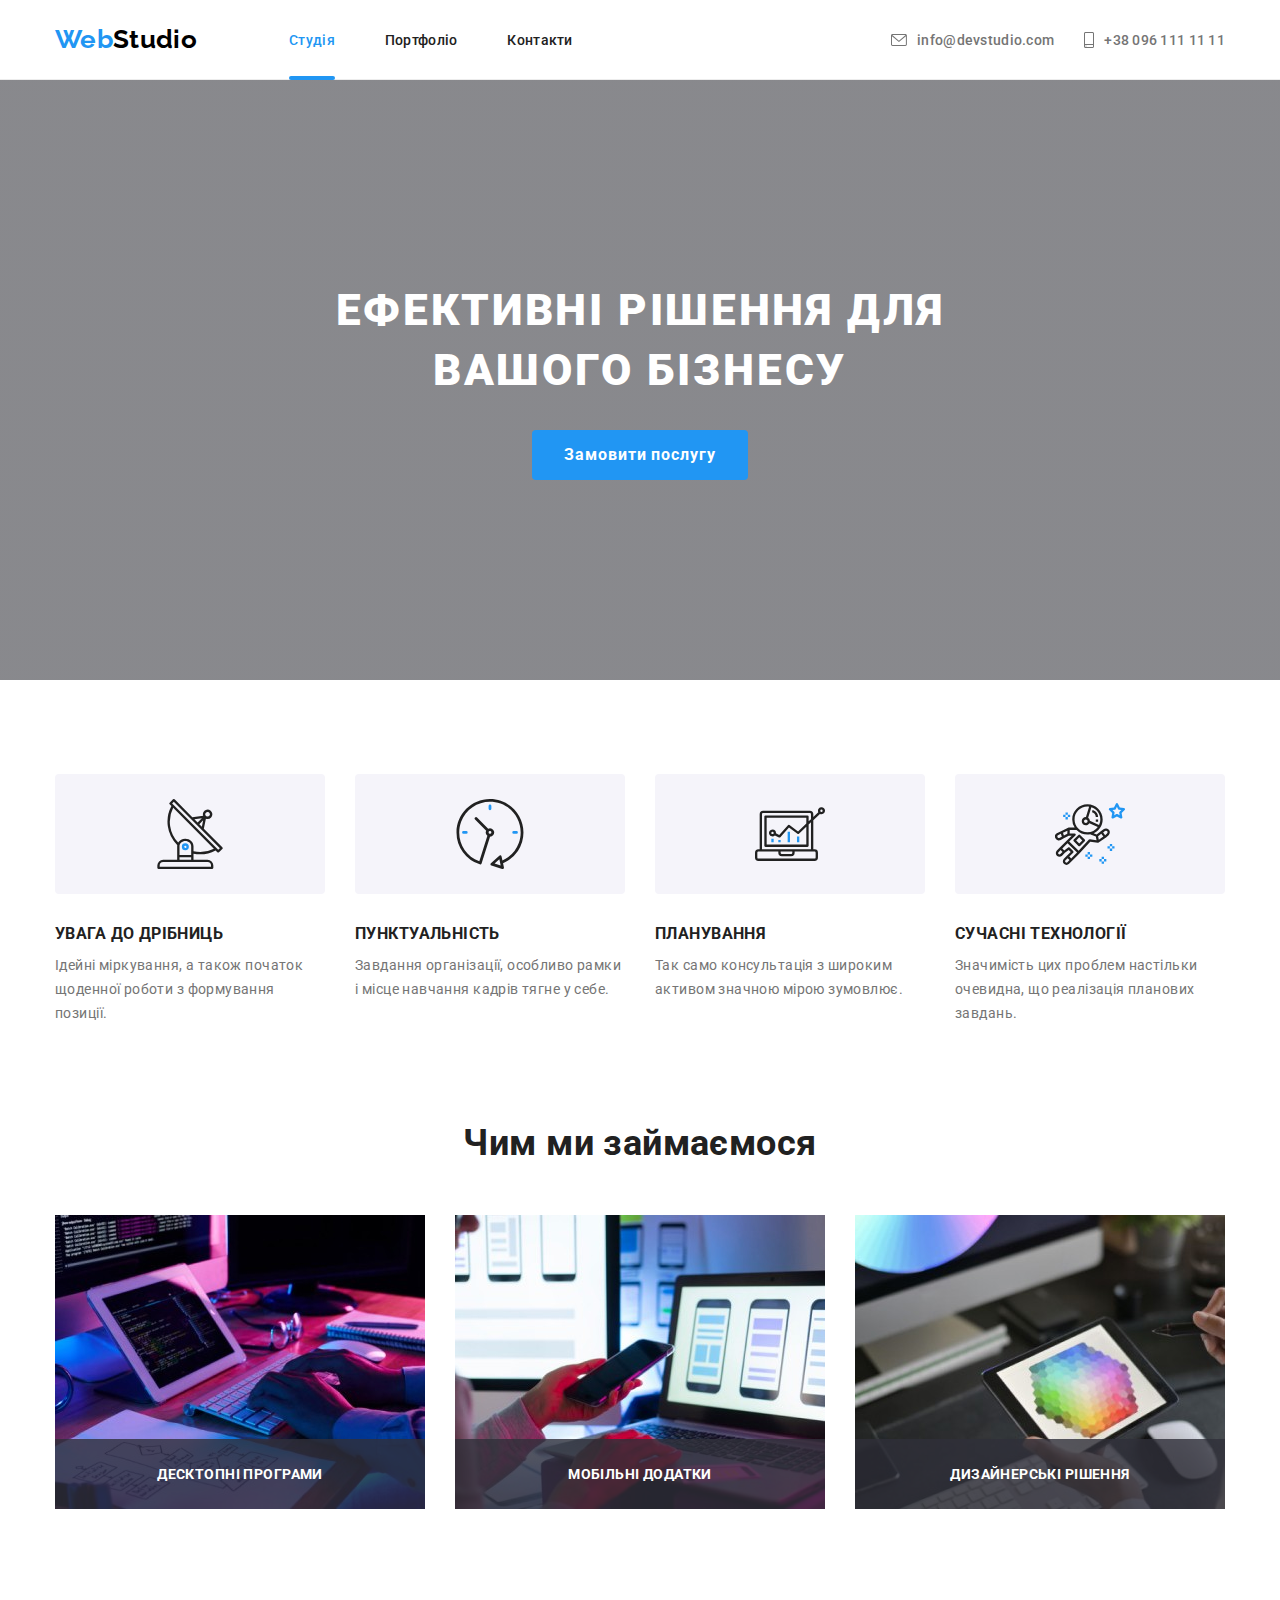
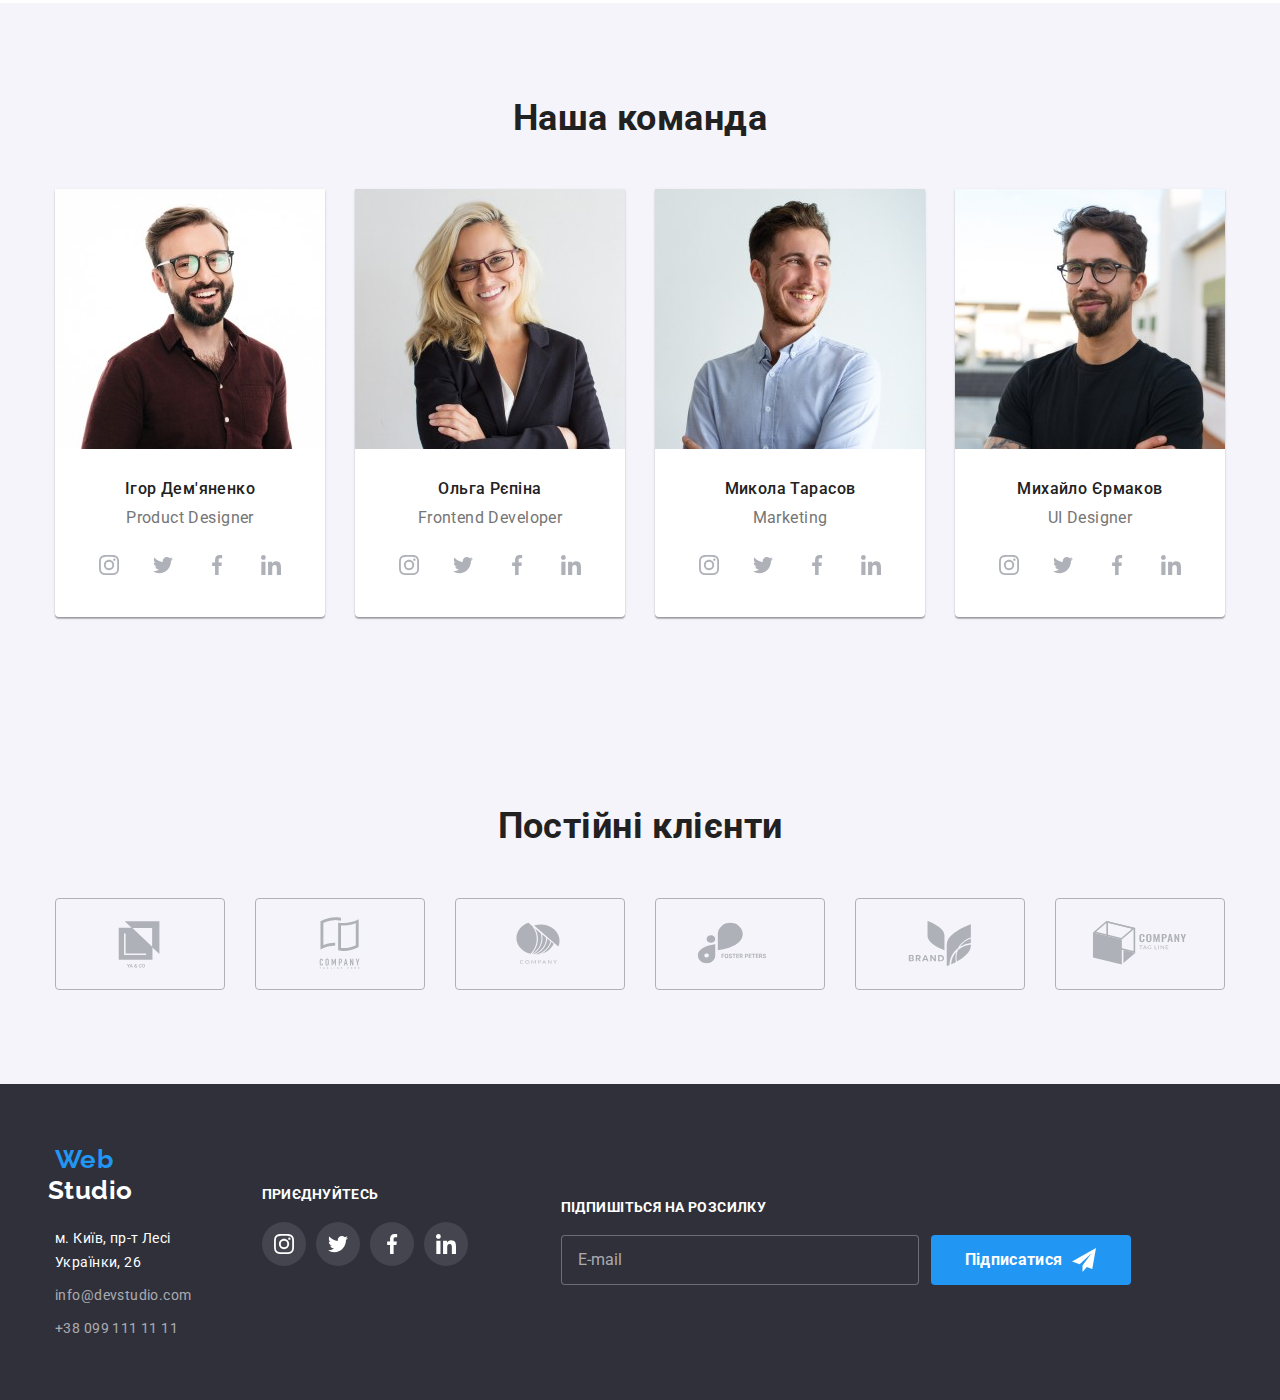
==== commit 857faa6d: "before 1st revision" ====
--- a/index.html
+++ b/index.html
@@ -107,7 +107,7 @@
 							<li class="nav__item">
 								<a class="nav__link" href="./portfolio.html">Портфоліо</a>
 							</li>
-							<li class="nav__item"><a class="nav__link" href="#contacts">Контакти</a></li>
+							<li class="nav__item"><a class="nav__link" href="./portfolio.html#contacts">Контакти</a></li>
 						</ul>
 						<ul class="header-contacts__list">
 							<li class="header-contacts__item">
@@ -231,33 +231,72 @@
 					<h2 class="section-title">Чим ми займаємося</h2>
 					<ul class="works__list">
 						<li class="works__item">
-							<img
-								class="works__image"
-								src="./images/example1.jpg"
-								width="370"
-								height="294"
-								alt="Пример 1 наших работ"
-							/>
+							<picture>
+								<!-- for desktop -->
+								<source
+									media="(min-width: 1200px)"
+									srcset="./images/works/img-1@1x_lg.webp 1x, ./images/works/img-1@2x_lg.webp 2x"
+									type="image/webp"
+								/>
+								<source
+									media="(min-width: 1200px)"
+									srcset="./images/works/img-1@1x_lg.jpg 1x, ./images/works/img-1@2x_lg.jpg 2x"
+									type="image/jpg"
+								/>
+								<img
+									class="works__image"
+									src="./images/works/img-1@1x_lg.jpg"
+									alt="Пример 1 наших работ"
+									width="370"
+									height="294"
+								/>
+							</picture>
 							<p class="works__description">Десктопні програми</p>
 						</li>
 						<li class="works__item">
-							<img
-								class="works__image"
-								src="./images/example2.jpg"
-								width="370"
-								height="294"
-								alt="Пример 2 наших работ"
-							/>
+							<picture>
+								<!-- for desktop -->
+								<source
+									media="(min-width: 1200px)"
+									srcset="./images/works/img-2@1x_lg.webp 1x, ./images/works/img-2@2x_lg.webp 2x"
+									type="image/webp"
+								/>
+								<source
+									media="(min-width: 1200px)"
+									srcset="./images/works/img-2@1x_lg.jpg 1x, ./images/works/img-2@2x_lg.jpg 2x"
+									type="image/jpg"
+								/>
+								<img
+									class="works__image"
+									src="./images/works/img-2@1x_lg.jpg"
+									alt="Пример 2 наших работ"
+									width="370"
+									height="294"
+								/>
+							</picture>
 							<p class="works__description">Мобільні додатки</p>
 						</li>
 						<li class="works__item">
-							<img
-								class="works__image"
-								src="./images/example3.jpg"
-								width="370"
-								height="294"
-								alt="Пример 3 наших работ"
-							/>
+							<picture>
+								<!-- for desktop -->
+								<source
+									media="(min-width: 1200px)"
+									srcset="./images/works/img-3@1x_lg.webp 1x, ./images/works/img-3@2x_lg.webp 2x"
+									type="image/webp"
+								/>
+								<source
+									media="(min-width: 1200px)"
+									srcset="./images/works/img-3@1x_lg.jpg 1x, ./images/works/img-3@2x_lg.jpg 2x"
+									type="image/jpg"
+								/>
+								<img
+									class="works__image"
+									src="./images/works/img-3@1x_lg.jpg"
+									alt="Пример 3 наших работ"
+									width="370"
+									height="294"
+								/>
+							</picture>
 							<p class="works__description">Дизайнерські рішення</p>
 						</li>
 					</ul>
@@ -270,7 +309,42 @@
 					<ul class="team__list">
 						<!-- team member 1 -->
 						<li class="team__item">
-							<img class="team__image" src="./images/member1.jpg" width="270" height="260" alt="Член команды 1" />
+							<picture>
+								<!-- for desktop -->
+								<source
+									media="(min-width: 1200px)"
+									srcset="./images/team/img-1@1x_lg.webp 1x, ./images/team/img-1@2x_lg.webp 2x"
+									type="image/webp"
+								/>
+								<source
+									media="(min-width: 1200px)"
+									srcset="./images/team/img-1@1x_lg.jpg 1x, ./images/team/img-1@2x_lg.jpg 2x"
+									type="image/jpg"
+								/>
+								<!-- for tablet -->
+								<source
+									media="(min-width: 768px)"
+									srcset="./images/team/img-1@1x_md.webp 1x, ./images/team/img-1@2x_md.webp 2x"
+									type="image/webp"
+								/>
+								<source
+									media="(min-width: 768px)"
+									srcset="./images/team/img-1@1x_md.jpg 1x, ./images/team/img-1@2x_md.jpg 2x"
+									type="image/jpg"
+								/>
+								<!-- for mobile -->
+								<source
+									media="(max-width: 767px)"
+									srcset="./images/team/img-1@1x_sm.webp 1x, ./images/team/img-1@2x_sm.webp 2x"
+									type="image/webp"
+								/>
+								<source
+									media="(max-width: 767px)"
+									srcset="./images/team/img-1@1x_sm.jpg 1x, ./images/team/img-1@2x_sm.jpg 2x"
+									type="image/jpg"
+								/>
+								<img class="team__image" src="./images/team/img-1@1x_sm.jpg" alt="Член команды 1" />
+							</picture>
 							<div class="team__textpart">
 								<h3 class="team__header">Ігор Дем'яненко</h3>
 								<p class="team__text">Product Designer</p>
@@ -332,7 +406,49 @@
 						</li>
 						<!-- team member 2 -->
 						<li class="team__item">
-							<img class="team__image" src="./images/member2.jpg" width="270" height="260" alt="Член команды 2" />
+							<picture>
+								<!-- for desktop -->
+								<source
+									media="(min-width: 1200px)"
+									srcset="./images/team/img-2@1x_lg.webp 1x, ./images/team/img-2@2x_lg.webp 2x"
+									type="image/webp"
+								/>
+								<source
+									media="(min-width: 1200px)"
+									srcset="./images/team/img-2@1x_lg.jpg 1x, ./images/team/img-2@2x_lg.jpg 2x"
+									type="image/jpg"
+								/>
+								<!-- for tablet -->
+								<source
+									media="(min-width: 768px)"
+									srcset="./images/team/img-2@1x_md.webp 1x, ./images/team/img-2@2x_md.webp 2x"
+									type="image/webp"
+								/>
+								<source
+									media="(min-width: 768px)"
+									srcset="./images/team/img-2@1x_md.jpg 1x, ./images/team/img-2@2x_md.jpg 2x"
+									type="image/jpg"
+								/>
+								<!-- for mobile -->
+								<source
+									media="(max-width: 767px)"
+									srcset="./images/team/img-2@1x_sm.webp 1x, ./images/team/img-2@2x_sm.webp 2x"
+									type="image/webp"
+								/>
+								<source
+									media="(max-width: 767px)"
+									srcset="./images/team/img-2@1x_sm.jpg 1x, ./images/team/img-2@2x_sm.jpg 2x"
+									type="image/jpg"
+								/>
+								<img
+									class="team__image"
+									src="./images/team/img-2@1x_sm.jpg"
+									alt="Член команды 2"
+									width="450"
+									height="460"
+								/>
+							</picture>
+							<!-- <img class="team__image" src="./images/member2.jpg" width="270" height="260" alt="Член команды 2" /> -->
 							<div class="team__textpart">
 								<h3 class="team__header">Ольга Рєпіна</h3>
 								<p class="team__text">Frontend Developer</p>
@@ -394,7 +510,49 @@
 						</li>
 						<!-- team member 3 -->
 						<li class="team__item">
-							<img class="team__image" src="./images/member3.jpg" width="270" height="260" alt="Член команды 3" />
+							<picture>
+								<!-- for desktop -->
+								<source
+									media="(min-width: 1200px)"
+									srcset="./images/team/img-3@1x_lg.webp 1x, ./images/team/img-3@2x_lg.webp 2x"
+									type="image/webp"
+								/>
+								<source
+									media="(min-width: 1200px)"
+									srcset="./images/team/img-3@1x_lg.jpg 1x, ./images/team/img-3@2x_lg.jpg 2x"
+									type="image/jpg"
+								/>
+								<!-- for tablet -->
+								<source
+									media="(min-width: 768px)"
+									srcset="./images/team/img-3@1x_md.webp 1x, ./images/team/img-3@2x_md.webp 2x"
+									type="image/webp"
+								/>
+								<source
+									media="(min-width: 768px)"
+									srcset="./images/team/img-3@1x_md.jpg 1x, ./images/team/img-3@2x_md.jpg 2x"
+									type="image/jpg"
+								/>
+								<!-- for mobile -->
+								<source
+									media="(max-width: 767px)"
+									srcset="./images/team/img-3@1x_sm.webp 1x, ./images/team/img-3@2x_sm.webp 2x"
+									type="image/webp"
+								/>
+								<source
+									media="(max-width: 767px)"
+									srcset="./images/team/img-3@1x_sm.jpg 1x, ./images/team/img-3@2x_sm.jpg 2x"
+									type="image/jpg"
+								/>
+								<img
+									class="team__image"
+									src="./images/team/img-3@1x_sm.jpg"
+									alt="Член команды 3"
+									width="450"
+									height="460"
+								/>
+							</picture>
+							<!-- <img class="team__image" src="./images/member3.jpg" width="270" height="260" alt="Член команды 3" /> -->
 							<div class="team__textpart">
 								<h3 class="team__header">Микола Тарасов</h3>
 								<p class="team__text">Marketing</p>
@@ -456,7 +614,49 @@
 						</li>
 						<!-- team member 4 -->
 						<li class="team__item">
-							<img class="team__image" src="./images/member4.jpg" width="270" height="260" alt="Член команды 4" />
+							<picture>
+								<!-- for desktop -->
+								<source
+									media="(min-width: 1200px)"
+									srcset="./images/team/img-4@1x_lg.webp 1x, ./images/team/img-4@2x_lg.webp 2x"
+									type="image/webp"
+								/>
+								<source
+									media="(min-width: 1200px)"
+									srcset="./images/team/img-4@1x_lg.jpg 1x, ./images/team/img-4@2x_lg.jpg 2x"
+									type="image/jpg"
+								/>
+								<!-- for tablet -->
+								<source
+									media="(min-width: 768px)"
+									srcset="./images/team/img-4@1x_md.webp 1x, ./images/team/img-4@2x_md.webp 2x"
+									type="image/webp"
+								/>
+								<source
+									media="(min-width: 768px)"
+									srcset="./images/team/img-4@1x_md.jpg 1x, ./images/team/img-4@2x_md.jpg 2x"
+									type="image/jpg"
+								/>
+								<!-- for mobile -->
+								<source
+									media="(max-width: 767px)"
+									srcset="./images/team/img-4@1x_sm.webp 1x, ./images/team/img-4@2x_sm.webp 2x"
+									type="image/webp"
+								/>
+								<source
+									media="(max-width: 767px)"
+									srcset="./images/team/img-4@1x_sm.jpg 1x, ./images/team/img-4@2x_sm.jpg 2x"
+									type="image/jpg"
+								/>
+								<img
+									class="team__image"
+									src="./images/team/img-4@1x_sm.jpg"
+									alt="Член команды 4"
+									width="450"
+									height="460"
+								/>
+							</picture>
+							<!-- <img class="team__image" src="./images/member4.jpg" width="270" height="260" alt="Член команды 4" /> -->
 							<div class="team__textpart">
 								<h3 class="team__header">Михайло Єрмаков</h3>
 								<p class="team__text">UI Designer</p>
--- a/css/main.min.css
+++ b/css/main.min.css
@@ -1 +1 @@
-:root{--main-font: "Roboto", sans-serif;--secondary-font: "Raleway", sans-serif;--main-text-color: #757575;--nav-text-color: #000000;--main-header-color: #ffffff;--secondary-header-color: #212121;--footer-contacts-color: rgba(255, 255, 255, 0.6);--main-bcg-color: #ffffff;--secondary-bcg-color: #f5f4fa;--hero-bcg-color: #2f303a;--footer-bcg-color: #2f303a;--icons-main-color: #afb1b8;--border-color: #eeeeee;--border-line-color: #ececec;--accent-color: #2196f3;--btn-hover-color: #188ce8;--items: 4;--indent: 30px;--btn-close-radius: 0;--animation: 250ms cubic-bezier(0.4, 0, 0.2, 1)}.visually-hidden{position:absolute;white-space:nowrap;width:1px;height:1px;overflow:hidden;border:0;padding:0;clip:rect(0 0 0 0);-webkit-clip-path:inset(50%);clip-path:inset(50%);margin:-1px}.no-scroll{overflow:hidden}.form__btn,.subscribe__btn,.hero__btn{border-radius:4px;border:1px;color:var(--main-header-color);background-color:var(--accent-color);font-weight:700;font-size:16px;line-height:1.875;letter-spacing:.02em;-webkit-box-shadow:0px 4px 4px rgba(0,0,0,0);box-shadow:0px 4px 4px rgba(0,0,0,0);-webkit-transition:-webkit-box-shadow var(--animation);transition:-webkit-box-shadow var(--animation);transition:box-shadow var(--animation);transition:box-shadow var(--animation), -webkit-box-shadow var(--animation)}.form__btn:hover,.subscribe__btn:hover,.hero__btn:hover,.form__btn:focus,.subscribe__btn:focus,.hero__btn:focus{-webkit-box-shadow:0px 4px 4px rgba(0,0,0,.15);box-shadow:0px 4px 4px rgba(0,0,0,.15);cursor:pointer}.address__list,.clients__list,.team__list,.works__list,.features__list,.header-contacts__list,.nav__list,.filter,.mobile-socials__list,.socials__list,.project{padding:0;margin:0;list-style:none}.address__link,.clients__link,.header-contacts__link,.nav__link,.mobile-socials__link,.socials__link,.project__link,.logo{color:var(--main-text-color);text-decoration:none;display:inline-block}h1,h2,h3,p{margin:0}body{color:var(--main-text-color);background-color:var(--main-bcg-color);font-family:var(--main-font);font-size:14px;line-height:1.19;letter-spacing:.03em}.container{margin:0 auto;padding:0 15px}@media screen and (min-width: 480px){.container{width:480px}}@media screen and (min-width: 768px){.container{width:768px}}@media screen and (min-width: 1200px){.container{width:1200px}}.section-title{margin-bottom:30px;text-align:center;font-size:28px;line-height:1.1785714286;color:var(--secondary-header-color)}@media screen and (min-width: 1200px){.section-title{margin-bottom:50px;font-size:36px}}.logo{font-family:var(--secondary-font);font-weight:700;font-size:24px;line-height:1.1666666667}@media screen and (min-width: 1200px){.logo{font-family:var(--secondary-font);font-weight:700;font-size:26px;line-height:1.1923076923}}.logo__leftpart{color:var(--accent-color)}.logo__rightpart{margin-left:-7px;color:var(--nav-text-color)}.logo-rightpart--dark-theme{color:var(--main-header-color)}.hero__btn{padding:10px 24px;letter-spacing:.06em;-webkit-transition:background-color var(--animation);transition:background-color var(--animation)}.hero__btn:hover,.hero__btn:focus{background-color:var(--btn-hover-color)}@media screen and (min-width: 1200px){.hero__btn{padding:10px 32px}}.subscribe__btn{display:-webkit-inline-box;display:-ms-inline-flexbox;display:inline-flex;-webkit-box-pack:center;-ms-flex-pack:center;justify-content:center;-webkit-box-align:center;-ms-flex-align:center;align-items:center;gap:10px;width:200px;padding:10px 28px;background-color:var(--accent-color);-webkit-transition:background-color var(--animation);transition:background-color var(--animation)}.subscribe__btn:hover,.subscribe__btn:focus{background-color:var(--btn-hover-color)}.subscribe__icon{fill:var(--main-header-color)}.form__btn{display:block;width:200px;padding:10px 52px;-webkit-transition:background-color var(--animation);transition:background-color var(--animation)}.form__btn:hover,.form__btn:focus{background-color:var(--btn-hover-color)}.project{display:-webkit-box;display:-ms-flexbox;display:flex;-ms-flex-wrap:wrap;flex-wrap:wrap;gap:var(--indent);text-align:start}.project__item{--items: 1;width:450px;-ms-flex-preferred-size:calc((100% - var(--indent) * (var(--items) - 1)) / var(--items));flex-basis:calc((100% - var(--indent) * (var(--items) - 1)) / var(--items))}@media screen and (min-width: 768px){.project__item{--items: 2;width:354px;-ms-flex-preferred-size:calc((100% - var(--indent) * (var(--items) - 1)) / var(--items));flex-basis:calc((100% - var(--indent) * (var(--items) - 1)) / var(--items))}}@media screen and (min-width: 1200px){.project__item{--items: 3;width:370px;-ms-flex-preferred-size:calc((100% - var(--indent) * (var(--items) - 1)) / var(--items));flex-basis:calc((100% - var(--indent) * (var(--items) - 1)) / var(--items))}}.project__link{-webkit-box-shadow:0px 1px 1px rgba(0,0,0,0),0px 4px 4px rgba(0,0,0,0),1px 4px 6px rgba(0,0,0,0);box-shadow:0px 1px 1px rgba(0,0,0,0),0px 4px 4px rgba(0,0,0,0),1px 4px 6px rgba(0,0,0,0);-webkit-transition:-webkit-box-shadow var(--animation);transition:-webkit-box-shadow var(--animation);transition:box-shadow var(--animation);transition:box-shadow var(--animation), -webkit-box-shadow var(--animation)}.project__link:hover,.project__link:focus{-webkit-box-shadow:0px 1px 1px rgba(0,0,0,.12),0px 4px 4px rgba(0,0,0,.06),1px 4px 6px rgba(0,0,0,.16);box-shadow:0px 1px 1px rgba(0,0,0,.12),0px 4px 4px rgba(0,0,0,.06),1px 4px 6px rgba(0,0,0,.16)}.project__image{display:block}.project__content{padding:20px 24px;border:1px solid var(--border-color);border-top:none}.project__header{margin-bottom:4px;color:var(--secondary-header-color);font-weight:700;font-size:18px;line-height:2;letter-spacing:.06em}.project__desc{font-size:16px;line-height:1.875}.project__backdrop{position:relative;overflow:hidden}.project__backdrop::before{position:absolute;top:0;left:0;-webkit-transform:translateY(100%);transform:translateY(100%);opacity:0;width:100%;height:100%;display:inline-block;content:"";background-color:rgba(33,150,243,.8);-webkit-transition:opacity var(--animation),-webkit-transform var(--animation);transition:opacity var(--animation),-webkit-transform var(--animation);transition:transform var(--animation),opacity var(--animation);transition:transform var(--animation),opacity var(--animation),-webkit-transform var(--animation)}.project__link:hover .project__backdrop::before,.project__link:focus .project__backdrop::before{opacity:1;-webkit-transform:translateY(0);transform:translateY(0)}.project__backdrop-text{position:absolute;top:50%;left:50%;-webkit-transform:translate(-50%, 50%);transform:translate(-50%, 50%);opacity:0;width:100%;height:100%;padding:63px 24px;font-size:18px;line-height:1.5555555556;color:var(--main-bcg-color);-webkit-transition:opacity var(--animation),-webkit-transform var(--animation);transition:opacity var(--animation),-webkit-transform var(--animation);transition:transform var(--animation),opacity var(--animation);transition:transform var(--animation),opacity var(--animation),-webkit-transform var(--animation)}.project__link:hover .project__backdrop-text,.project__link:focus .project__backdrop-text{opacity:1;-webkit-transform:translate(-50%, -50%);transform:translate(-50%, -50%)}.socials__header{text-transform:uppercase;text-align:center;color:var(--main-header-color);font-weight:700;line-height:1.17;letter-spacing:.03em;margin-bottom:20px}@media screen and (min-width: 1200px){.socials__header{text-align:start}}.socials__list{display:-webkit-box;display:-ms-flexbox;display:flex;-webkit-box-align:center;-ms-flex-align:center;align-items:center;-webkit-box-pack:center;-ms-flex-pack:center;justify-content:center;gap:10px}.socials__link{display:-webkit-box;display:-ms-flexbox;display:flex;-webkit-box-align:center;-ms-flex-align:center;align-items:center;-webkit-box-pack:center;-ms-flex-pack:center;justify-content:center;width:44px;height:44px;border-radius:50%;-webkit-transition:background-color var(--animation);transition:background-color var(--animation)}.socials__link:hover,.socials__link:focus{background-color:var(--accent-color)}.socials__link--dark-theme{background-color:rgba(255,255,255,.1)}.socials__link:hover .socials__icon,.socials__link:focus .socials__icon{fill:#fff}.socials__icon--light-theme{fill:var(--icons-main-color);-webkit-transition:fill var(--animation);transition:fill var(--animation)}.socials__icon--dark-theme{fill:#fff;-webkit-transition:fill var(--animation);transition:fill var(--animation)}.mobile-socials__list{display:-webkit-box;display:-ms-flexbox;display:flex;margin-top:64px}.mobile-socials__item:not(:last-child){border-right:1px solid rgba(33,33,33,.2)}.mobile-socials__link{color:var(--accent-color);font-weight:500;font-size:18px;line-height:1.2222222222;letter-spacing:.02em;padding-right:10px;padding-left:10px}.filter{--indent: 15px 8px;display:-webkit-box;display:-ms-flexbox;display:flex;-ms-flex-wrap:wrap;flex-wrap:wrap;gap:var(--indent);-webkit-box-pack:start;-ms-flex-pack:start;justify-content:flex-start;margin-bottom:30px}@media screen and (min-width: 768px){.filter{-webkit-box-pack:center;-ms-flex-pack:center;justify-content:center}}@media screen and (min-width: 1200px){.filter{margin-bottom:50px}}.filter__btn{border-radius:4px;border:none;padding:6px 22px;color:var(--secondary-header-color);background-color:var(--secondary-bcg-color);-webkit-box-shadow:0px 3px 1px rgba(0,0,0,0),0px 1px 2px rgba(0,0,0,0),0px 2px 2px rgba(0,0,0,0);box-shadow:0px 3px 1px rgba(0,0,0,0),0px 1px 2px rgba(0,0,0,0),0px 2px 2px rgba(0,0,0,0);font-weight:500;font-size:16px;line-height:1.63;-webkit-transition:color var(--animation),background-color var(--animation),-webkit-box-shadow var(--animation);transition:color var(--animation),background-color var(--animation),-webkit-box-shadow var(--animation);transition:color var(--animation),background-color var(--animation),box-shadow var(--animation);transition:color var(--animation),background-color var(--animation),box-shadow var(--animation),-webkit-box-shadow var(--animation)}.filter__btn:hover,.filter__btn:focus,.filter__btn:active{cursor:pointer;color:var(--main-header-color);background-color:var(--accent-color);-webkit-box-shadow:0px 3px 1px rgba(0,0,0,.1),0px 1px 2px rgba(0,0,0,.08),0px 2px 2px rgba(0,0,0,.12);box-shadow:0px 3px 1px rgba(0,0,0,.1),0px 1px 2px rgba(0,0,0,.08),0px 2px 2px rgba(0,0,0,.12)}.backdrop{position:fixed;top:0;left:0;width:100%;height:100%;z-index:150;display:-webkit-box;display:-ms-flexbox;display:flex;-webkit-box-align:center;-ms-flex-align:center;align-items:center;-webkit-box-pack:center;-ms-flex-pack:center;justify-content:center;background-color:rgba(0,0,0,.2);opacity:1;visibility:visible;pointer-events:initial;-webkit-transition:opacity var(--animation),visibility var(--animation);transition:opacity var(--animation),visibility var(--animation)}.backdrop.is-hidden{opacity:0;visibility:hidden;pointer-events:none}.modal{position:relative;-webkit-transform:scale(1);transform:scale(1);z-index:200;width:450px;border-radius:4px;opacity:1;-webkit-transition:opacity var(--animation),-webkit-transform var(--animation);transition:opacity var(--animation),-webkit-transform var(--animation);transition:transform var(--animation),opacity var(--animation);transition:transform var(--animation),opacity var(--animation),-webkit-transform var(--animation);background-color:var(--main-bcg-color)}.backdrop.is-hidden .modal{opacity:0;-webkit-transform:scale(0.3);transform:scale(0.3)}@media screen and (min-width: 1200px){.modal{width:530px}}.modal__btn-close{width:30px;height:30px;padding:6px;border-radius:50%;position:absolute;top:0;left:100%;-webkit-transform:translate(-100%, 0%);transform:translate(-100%, 0%);cursor:pointer;display:-webkit-box;display:-ms-flexbox;display:flex;-webkit-box-align:center;-ms-flex-align:center;align-items:center;-webkit-box-pack:center;-ms-flex-pack:center;justify-content:center;margin-top:8px;margin-left:-8px;border:1px solid rgba(0,0,0,.1);background-color:rgba(0,0,0,0)}.modal__btn-icon{fill:#000;-webkit-transition:fill var(--animation);transition:fill var(--animation)}.modal__btn-close:hover .modal__btn-icon,.modal__btn-close:focus .modal__btn-icon{fill:var(--accent-color)}.form{display:-webkit-box;display:-ms-flexbox;display:flex;-webkit-box-orient:vertical;-webkit-box-direction:normal;-ms-flex-direction:column;flex-direction:column;-webkit-box-align:center;-ms-flex-align:center;align-items:center;padding:40px}.form__title{display:block;text-align:center;margin-bottom:12px;font-weight:700;font-size:20px;line-height:1.5;color:var(--secondary-header-color)}@media screen and (min-width: 1200px){.form-title{line-height:1.172}}.form__group{display:-webkit-box;display:-ms-flexbox;display:flex;-webkit-box-orient:vertical;-webkit-box-direction:normal;-ms-flex-direction:column;flex-direction:column;gap:10px;width:100%;margin-bottom:20px}.form__wrap{display:-webkit-box;display:-ms-flexbox;display:flex;-webkit-box-orient:vertical;-webkit-box-direction:normal;-ms-flex-direction:column;flex-direction:column;gap:4px;width:100%;position:relative;top:0;left:0;font-size:12px;line-height:1.1666666667;letter-spacing:.01em}.form__input{height:40px;border:1px solid rgba(33,33,33,.2);border-radius:4px;padding:12px 15px;padding-left:40px;-webkit-transition:border-color var(--animation);transition:border-color var(--animation)}.form__input:hover,.form__input:focus{cursor:pointer}.form__input:hover,.form__label:focus-within .form__input{border-color:var(--accent-color)}.form__input:focus-visible{outline:rgba(0,0,0,0);border:1px solid var(--accent-color)}.form__icon{position:absolute;top:0;left:0;margin-left:12px;margin-top:28px;pointer-events:none;fill:var(--secondary-header-color);-webkit-transition:fill var(--animation);transition:fill var(--animation)}.form__wrap:focus-within .form__icon,.form__wrap:hover .form__icon{fill:var(--accent-color)}.form__textarea{height:120px;resize:none;border:1px solid rgba(33,33,33,.2);border-radius:4px;padding:12px 15px;font-size:12px;line-height:1.17;letter-spacing:.01em;-webkit-transition:border-color var(--animation);transition:border-color var(--animation)}.form__textarea:hover{border-color:var(--accent-color);cursor:pointer}.form__textarea:focus{cursor:pointer}.form__textarea::-webkit-input-placeholder{font-size:12px;line-height:1.17;letter-spacing:.01em;color:rgba(117,117,117,.5)}.form__textarea::-moz-placeholder{font-size:12px;line-height:1.17;letter-spacing:.01em;color:rgba(117,117,117,.5)}.form__textarea:-ms-input-placeholder{font-size:12px;line-height:1.17;letter-spacing:.01em;color:rgba(117,117,117,.5)}.form__textarea::-ms-input-placeholder{font-size:12px;line-height:1.17;letter-spacing:.01em;color:rgba(117,117,117,.5)}.form__textarea::placeholder{font-size:12px;line-height:1.17;letter-spacing:.01em;color:rgba(117,117,117,.5)}.form__textarea:focus-visible{outline:rgba(0,0,0,0);border:1px solid var(--accent-color)}.form-agreement{display:-webkit-box;display:-ms-flexbox;display:flex;-webkit-box-align:center;-ms-flex-align:center;align-items:center;height:15px;font-size:12px;line-height:1.1666666667;margin-bottom:30px}@media screen and (min-width: 1200px){.form-agreement{height:24px;line-height:1.7142857143}}.form-agreement__link{-webkit-user-select:none;-moz-user-select:none;-ms-user-select:none;user-select:none;color:var(--accent-color);text-underline-position:under}.form-agreement__link:hover,.form-agreement__link:focus{cursor:pointer}.form-agreement__text{margin-left:8px;-webkit-user-select:none;-moz-user-select:none;-ms-user-select:none;user-select:none}.form-agreement__unchecked{pointer-events:none;fill:#212121;opacity:1;-webkit-transition:fill var(--animation),opacity var(--animation);transition:fill var(--animation),opacity var(--animation)}.form-agreement:hover .form-agreement__unchecked,.form-agreement__checkbox:focus+.form-agreement__icon .form-agreement__unchecked{fill:var(--accent-color)}.form-agreement__checkbox:checked+.form-agreement__icon .form-agreement__unchecked{opacity:0}.form-agreement__checked{pointer-events:none;opacity:0;-webkit-transition:opacity var(--animation);transition:opacity var(--animation)}.form-agreement__checkbox:checked+.form-agreement__icon .form-agreement__checked{opacity:1}.subscribe{display:-webkit-box;display:-ms-flexbox;display:flex;-webkit-box-orient:vertical;-webkit-box-direction:normal;-ms-flex-direction:column;flex-direction:column;-webkit-box-pack:center;-ms-flex-pack:center;justify-content:center;-webkit-box-align:center;-ms-flex-align:center;align-items:center;width:100%}@media screen and (min-width: 1200px){.subscribe{-webkit-box-align:start;-ms-flex-align:start;align-items:flex-start}}.subscribe__header{margin-bottom:20px;text-transform:uppercase;font-weight:700;font-size:14px;line-height:1.1428571429;letter-spacing:.03em;color:var(--main-header-color)}.subscribe__wrap{display:-webkit-box;display:-ms-flexbox;display:flex;-webkit-box-orient:vertical;-webkit-box-direction:normal;-ms-flex-direction:column;flex-direction:column;-webkit-box-align:center;-ms-flex-align:center;align-items:center;gap:20px;width:100%}@media screen and (min-width: 1200px){.subscribe__wrap{-webkit-box-orient:horizontal;-webkit-box-direction:normal;-ms-flex-direction:row;flex-direction:row;gap:12px}}.subscribe__input{width:100%;min-height:50px;color:rgba(255,255,255,.6);background-color:var(--hero-bcg-color);border:1px solid rgba(255,255,255,.3);border-radius:4px;padding-left:16px;padding-right:16px;-webkit-box-shadow:0px 4px 4px rgba(0,0,0,0);box-shadow:0px 4px 4px rgba(0,0,0,0);-webkit-transition:-webkit-box-shadow var(--animation);transition:-webkit-box-shadow var(--animation);transition:box-shadow var(--animation);transition:box-shadow var(--animation), -webkit-box-shadow var(--animation)}.subscribe__input::-webkit-input-placeholder{font-size:16px;line-height:1.25;color:rgba(255,255,255,.6)}.subscribe__input::-moz-placeholder{font-size:16px;line-height:1.25;color:rgba(255,255,255,.6)}.subscribe__input:-ms-input-placeholder{font-size:16px;line-height:1.25;color:rgba(255,255,255,.6)}.subscribe__input::-ms-input-placeholder{font-size:16px;line-height:1.25;color:rgba(255,255,255,.6)}.subscribe__input::placeholder{font-size:16px;line-height:1.25;color:rgba(255,255,255,.6)}.subscribe__input:focus-visible{-webkit-box-shadow:0px 4px 4px rgba(0,0,0,.15);box-shadow:0px 4px 4px rgba(0,0,0,.15);outline:none}@media screen and (min-width: 480px){.subscribe__input{width:450px}}@media screen and (min-width: 1200px){.subscribe__input{width:358px}}.burger-menu,.menu-close{display:-webkit-box;display:-ms-flexbox;display:flex;-webkit-box-align:center;-ms-flex-align:center;align-items:center;-webkit-box-pack:center;-ms-flex-pack:center;justify-content:center;width:40px;height:40px;background-color:rgba(0,0,0,0);border:none;margin-left:auto;cursor:pointer}@media screen and (min-width: 768px){.burger-menu,.menu-close{display:none}}.burger-menu:hover .burger-menu__icon,.burger-menu:foocus .burger-menu__icon{fill:var(--accent-color)}.menu-close{position:absolute;top:0;right:0;-webkit-transform:translate(-50% -50%);transform:translate(-50% -50%);margin-top:10px;margin-right:15px;fill:var(--accent-color)}.menu-close:hover .menu-close__icon,.menu-close:foocus menu-close__icon{fill:var(--accent-color)}.burger-menu__icon,.menu-close__icon{fill:var(--secondary-header-color)}.menu-backdrop{position:fixed;top:0;left:0;z-index:100;width:100%;height:100%;opacity:0;pointer-events:none;visibility:hidden;-webkit-transition:opacity var(--animation),visibility var(--animation);transition:opacity var(--animation),visibility var(--animation);background-color:0px 4px 8px rgba(0,0,0,.04),0px 2px 4px rgba(0,0,0,.08),0px 1px 3px rgba(0,0,0,.16)}.menu-backdrop.is-open{opacity:1;pointer-events:initial;visibility:visible}.menu-container{margin-left:auto;max-width:100%;height:100%;background-color:#fff;padding-top:48px;padding-left:40px;padding-bottom:48px}@media screen and (max-width: 767px){.menu-container{display:-webkit-box;display:-ms-flexbox;display:flex;-webkit-box-orient:vertical;-webkit-box-direction:normal;-ms-flex-direction:column;flex-direction:column}.nav__list{margin-bottom:auto}}.header{width:100%;height:60px;border-bottom:1px solid var(--border-line-color);background-color:#fff}.header.transparency{background-color:rgba(255,255,255,.9);-webkit-backdrop-filter:blur();backdrop-filter:blur()}@media screen and (min-width: 768px){.header{height:80px}}.header-container{display:-webkit-box;display:-ms-flexbox;display:flex;-webkit-box-align:center;-ms-flex-align:center;align-items:center;height:100%}@media screen and (max-width: 767px){.nav{display:none}}@media screen and (min-width: 768px){.nav{margin-left:88px}}@media screen and (min-width: 1200px){.nav{margin-left:92px}}.nav__list{display:-webkit-box;display:-ms-flexbox;display:flex;-webkit-box-orient:vertical;-webkit-box-direction:normal;-ms-flex-direction:column;flex-direction:column;gap:32px}@media screen and (min-width: 768px){.nav__list{display:-webkit-box;display:-ms-flexbox;display:flex;-webkit-box-orient:horizontal;-webkit-box-direction:normal;-ms-flex-direction:row;flex-direction:row;gap:54px}}@media screen and (min-width: 1200px){.nav__list{gap:50px}}.nav__link{font-weight:500;font-size:40px;line-height:1.175;letter-spacing:.02em;color:var(--secondary-header-color);display:block;-webkit-transition:color var(--animation);transition:color var(--animation)}@media screen and (min-width: 768px){.nav__link{padding-top:32px;padding-bottom:32px;font-size:14px;line-height:1.1428571429}}.nav__link:hover,.nav__link:focus{color:var(--accent-color)}.nav__link--current{color:var(--accent-color)}@media screen and (min-width: 768px){.nav__link--current{position:relative}.nav__link--current::after{position:absolute;bottom:0;left:0;content:"";width:100%;height:4px;border-radius:2px;background-color:var(--accent-color);display:block}}@media screen and (max-width: 767px){.header-contacts{display:none}}@media screen and (min-width: 768px){.header-contacts{margin-left:auto;display:-webkit-box;display:-ms-flexbox;display:flex}}.header-contacts__list{display:-webkit-box;display:-ms-flexbox;display:flex;-webkit-box-orient:vertical;-webkit-box-direction:normal;-ms-flex-direction:column;flex-direction:column;-webkit-box-align:start;-ms-flex-align:start;align-items:flex-start;gap:32px}@media screen and (min-width: 768px){.header-contacts__list{-webkit-box-orient:vertical;-webkit-box-direction:normal;-ms-flex-direction:column;flex-direction:column;gap:10px}}@media screen and (min-width: 1200px){.header-contacts__list{-webkit-box-orient:horizontal;-webkit-box-direction:normal;-ms-flex-direction:row;flex-direction:row;gap:30px}}.header-contacts__link{display:-webkit-box;display:-ms-flexbox;display:flex;color:var(--main-text-color);font-weight:500;font-size:12px;line-height:1.1666666667;letter-spacing:.02em;-webkit-transition:color var(--animation);transition:color var(--animation)}@media screen and (max-width: 767px){.header-contacts__item:first-child .header-contacts__link{font-size:34px;line-height:1.1470588235;color:var(--accent-color)}}@media screen and (max-width: 767px){.header-contacts__item:last-child .header-contacts__link{font-size:24px;line-height:1.1666666667}}.header-contacts__link:hover,.header-contacts__link:focus{color:var(--accent-color);cursor:pointer}@media screen and (min-width: 768px){.header-contacts__link{display:-webkit-box;display:-ms-flexbox;display:flex;-webkit-box-align:center;-ms-flex-align:center;align-items:center;-webkit-box-pack:center;-ms-flex-pack:center;justify-content:center;gap:8px;font-weight:500;font-size:12px;line-height:1.1666666667;letter-spacing:.02em;color:var(--main-text-color)}}@media screen and (min-width: 1200px){.header-contacts__link{gap:10px;padding-top:32px;padding-bottom:32px;font-size:14px;line-height:1.1428571429}}.header-contacts__icon{fill:var(--main-text-color);-webkit-transition:fill var(--animation);transition:fill var(--animation)}.header-contacts__link:hover .header-contacts__icon,.header-contacts__link:focus .header-contacts__icon{fill:var(--accent-color)}.hero{text-align:center;max-width:1600px;padding-top:200px;padding-bottom:200px;margin-left:auto;margin-right:auto;background-position:center;background-size:cover;background-color:#c4c4c4;background-image:-webkit-gradient(linear, left top, right top, from(rgba(47, 48, 58, 0.4)), to(rgba(47, 48, 58, 0.4))),url(../images/hero/hero-bg.jpg);background-image:linear-gradient(to right, rgba(47, 48, 58, 0.4), rgba(47, 48, 58, 0.4)),url(../images/hero/hero-bg.jpg);background-repeat:no-repeat;background-position:center}.hero__title{max-width:695px;margin-left:auto;margin-right:auto;margin-bottom:30px;color:var(--main-header-color);text-transform:uppercase;font-weight:900;font-size:44px;line-height:1.6153846154;letter-spacing:.06em}@media screen and (min-width: 1200px){.hero__title{font-size:44px;line-height:1.3636363636}}.features{margin:0 auto;padding:60px 0 60px;background-color:var(--main-bcg-color);text-align:center}@media screen and (min-width: 1200px){.features{margin:0 auto;padding:94px 0 94px;background-color:var(--main-bcg-color);text-align:center}}.features__list{--items: 1;display:-webkit-box;display:-ms-flexbox;display:flex;-ms-flex-wrap:wrap;flex-wrap:wrap;gap:var(--indent)}.features__item{max-width:450px;-ms-flex-preferred-size:calc((100% - var(--indent) * (var(--items) - 1)) / var(--items));flex-basis:calc((100% - var(--indent) * (var(--items) - 1)) / var(--items));display:-webkit-box;display:-ms-flexbox;display:flex;-webkit-box-orient:vertical;-webkit-box-direction:normal;-ms-flex-direction:column;flex-direction:column}.features__icon-wrap{display:-webkit-box;display:-ms-flexbox;display:flex;-webkit-box-pack:center;-ms-flex-pack:center;justify-content:center;-webkit-box-align:center;-ms-flex-align:center;align-items:center;max-width:450px;height:120px;border-radius:4px;margin-bottom:30px;background-color:var(--secondary-bcg-color)}.features__header{text-transform:uppercase;text-align:center;margin-bottom:10px;color:var(--secondary-header-color);text-align:center}.features__text{text-align:left;line-height:1.7142857143}@media screen and (min-width: 768px){.features__list{--items: 2}.features__item{max-width:354px;-ms-flex-preferred-size:calc((100% - var(--indent) * (var(--items) - 1)) / var(--items));flex-basis:calc((100% - var(--indent) * (var(--items) - 1)) / var(--items))}.features__item:nth-child(2n){margin-bottom:27px}.features__item:last-child{margin-bottom:0}.features__icon-wrap{max-width:354px}.features__header{text-align:left}}@media screen and (min-width: 1200px){.features__list{--items: 4}.features__item{max-width:270px}.features__icon-wrap{max-width:270px}}@media screen and (max-width: 1199px){.works{display:none}}@media screen and (min-width: 1200px){.works{margin:0 auto;padding:0 0 94px;background-color:var(--main-bcg-color);text-align:center}.works__list{display:-webkit-box;display:-ms-flexbox;display:flex;-ms-flex-wrap:wrap;flex-wrap:wrap;gap:var(--indent);text-align:center}.works__item{--items: 3;min-width:370px;-ms-flex-preferred-size:calc((100% - var(--indent) * (var(--items) - 1)) / var(--items));flex-basis:calc((100% - var(--indent) * (var(--items) - 1)) / var(--items));position:relative}.works__image{display:block}.works__description{position:absolute;left:0;bottom:0;width:100%;font-weight:700;line-height:1.1428571429;text-transform:uppercase;color:#fff;padding:27px 0;background-color:rgba(47,48,58,.8);display:block}}.team{margin:0 auto;padding:60px 0 60px;background-color:var(--secondary-bcg-color);text-align:center}@media screen and (min-width: 1200px){.team{margin:0 auto;padding:94px 0 94px;background-color:var(--secondary-bcg-color);text-align:center}}.team__list{display:-webkit-box;display:-ms-flexbox;display:flex;-ms-flex-wrap:wrap;flex-wrap:wrap;gap:var(--indent)}.team__item{--items: 1;max-width:450px;-ms-flex-preferred-size:calc((100% - var(--indent) * (var(--items) - 1)) / var(--items));flex-basis:calc((100% - var(--indent) * (var(--items) - 1)) / var(--items));border-radius:0px 0px 4px 4px;background-color:var(--main-bcg-color);-webkit-box-shadow:0px 1px 3px rgba(0,0,0,.12),0px 1px 1px rgba(0,0,0,.14),0px 2px 1px rgba(0,0,0,.2);box-shadow:0px 1px 3px rgba(0,0,0,.12),0px 1px 1px rgba(0,0,0,.14),0px 2px 1px rgba(0,0,0,.2)}@media screen and (min-width: 768px){.team__item{--items: 2;width:354px}}@media screen and (min-width: 1200px){.team__item{--items: 4;max-width:270px}}.team__image{display:block}.team__textpart{padding:30px 10px}.team__header{margin-bottom:10px;color:var(--secondary-header-color);font-weight:500;font-size:16px}.team__text{margin-bottom:16px;font-size:16px}.clients{margin:0 auto;padding:60px 0 60px;background-color:var(--secondary-bcg-color);text-align:center}@media screen and (min-width: 1200px){.clients{margin:0 auto;padding:94px 0 94px;background-color:var(--secondary-bcg-color);text-align:center}}.clients__list{display:-webkit-box;display:-ms-flexbox;display:flex;-ms-flex-wrap:wrap;flex-wrap:wrap;gap:var(--indent);-webkit-box-align:center;-ms-flex-align:center;align-items:center;-webkit-box-pack:center;-ms-flex-pack:center;justify-content:center}.clients-item{--items: 2;-ms-flex-preferred-size:calc((100% - var(--indent) * (var(--items) - 1)) / var(--items));flex-basis:calc((100% - var(--indent) * (var(--items) - 1)) / var(--items))}.clients__link{display:-webkit-box;display:-ms-flexbox;display:flex;-webkit-box-align:center;-ms-flex-align:center;align-items:center;-webkit-box-pack:center;-ms-flex-pack:center;justify-content:center;width:210px;height:92px;border:1px solid var(--icons-main-color);border-radius:4px;-webkit-transition:border-color var(--animation);transition:border-color var(--animation)}.clients__link:hover,.clients__link:focus{border-color:var(--accent-color)}.clients__icon{fill:var(--icons-main-color);-webkit-transition:fill var(--animation);transition:fill var(--animation)}.clients__link:hover .clients__icon,.clients__link:focus .clients__icon{fill:var(--accent-color)}@media screen and (min-width: 768px){.clients-item{--items: 3;-ms-flex-preferred-size:calc((100% - var(--indent) * (var(--items) - 1)) / var(--items));flex-basis:calc((100% - var(--indent) * (var(--items) - 1)) / var(--items))}.clients__link{width:226px}}@media screen and (min-width: 1200px){.clients-item{--items: 6;-ms-flex-preferred-size:calc((100% - var(--indent) * (var(--items) - 1)) / var(--items));flex-basis:calc((100% - var(--indent) * (var(--items) - 1)) / var(--items))}.clients__link{width:170px}}.projects{margin:0 auto;padding:60px 0 60px;background-color:var(--main-bcg-color);text-align:center}@media screen and (min-width: 1200px){.projects{margin:0 auto;padding:94px 0 94px;background-color:var(--main-bcg-color);text-align:center}}.address__list{text-align:center}@media screen and (min-width: 1200px){.address__list{text-align:start}}.address__item:not(:last-child){margin-bottom:8px}@media screen and (min-width: 1200px){.address__item:not(:last-child){margin-bottom:9px}}.address__link{color:var(--footer-contacts-color);font-style:normal;line-height:1.7142857143;display:inline-block;-webkit-transition:color var(--animation);transition:color var(--animation)}.address__link:hover,.address__link:focus{color:var(--main-header-color)}.address__item:first-child .address__link{color:var(--main-header-color)}.footer{background-color:var(--footer-bcg-color)}.footer__container{display:-webkit-box;display:-ms-flexbox;display:flex;-webkit-box-orient:vertical;-webkit-box-direction:normal;-ms-flex-direction:column;flex-direction:column;-webkit-box-align:center;-ms-flex-align:center;align-items:center;gap:60px;text-align:center}.footer__logo{margin-bottom:20px}.footer__address-socials{display:-webkit-box;display:-ms-flexbox;display:flex;-webkit-box-orient:vertical;-webkit-box-direction:normal;-ms-flex-direction:column;flex-direction:column;gap:60px}@media screen and (min-width: 768px){.footer__address-socials{-webkit-box-orient:horizontal;-webkit-box-direction:normal;-ms-flex-direction:row;flex-direction:row;-webkit-box-align:baseline;-ms-flex-align:baseline;align-items:baseline;gap:165px}}.footer__wrap{padding-top:60px;padding-bottom:60px}@media screen and (min-width: 1200px){.footer__container{-webkit-box-orient:horizontal;-webkit-box-direction:normal;-ms-flex-direction:row;flex-direction:row;text-align:start;gap:93px}.footer__address-wrap{text-align:start;margin-right:0}.footer__address-socials{-webkit-box-orient:horizontal;-webkit-box-direction:normal;-ms-flex-direction:row;flex-direction:row;-webkit-box-align:baseline;-ms-flex-align:baseline;align-items:baseline;gap:70px}}.footer__logo{margin-bottom:20px}/*# sourceMappingURL=main.min.css.map */+:root{--main-font: "Roboto", sans-serif;--secondary-font: "Raleway", sans-serif;--main-text-color: #757575;--nav-text-color: #000000;--main-header-color: #ffffff;--secondary-header-color: #212121;--footer-contacts-color: rgba(255, 255, 255, 0.6);--main-bcg-color: #ffffff;--secondary-bcg-color: #f5f4fa;--hero-bcg-color: #2f303a;--footer-bcg-color: #2f303a;--icons-main-color: #afb1b8;--border-color: #eeeeee;--border-line-color: #ececec;--accent-color: #2196f3;--btn-hover-color: #188ce8;--items: 4;--indent: 30px;--btn-close-radius: 0;--animation: 250ms cubic-bezier(0.4, 0, 0.2, 1)}.visually-hidden{position:absolute;white-space:nowrap;width:1px;height:1px;overflow:hidden;border:0;padding:0;clip:rect(0 0 0 0);-webkit-clip-path:inset(50%);clip-path:inset(50%);margin:-1px}.no-scroll{overflow:hidden}.form__btn,.subscribe__btn,.hero__btn{border-radius:4px;border:1px;color:var(--main-header-color);background-color:var(--accent-color);font-weight:700;font-size:16px;line-height:1.875;letter-spacing:.02em;-webkit-box-shadow:0px 4px 4px rgba(0,0,0,0);box-shadow:0px 4px 4px rgba(0,0,0,0);-webkit-transition:-webkit-box-shadow var(--animation);transition:-webkit-box-shadow var(--animation);transition:box-shadow var(--animation);transition:box-shadow var(--animation), -webkit-box-shadow var(--animation)}.form__btn:hover,.subscribe__btn:hover,.hero__btn:hover,.form__btn:focus,.subscribe__btn:focus,.hero__btn:focus{-webkit-box-shadow:0px 4px 4px rgba(0,0,0,.15);box-shadow:0px 4px 4px rgba(0,0,0,.15);cursor:pointer}.address__list,.clients__list,.team__list,.works__list,.features__list,.header-contacts__list,.nav__list,.filter,.mobile-socials__list,.socials__list,.project{padding:0;margin:0;list-style:none}.address__link,.clients__link,.header-contacts__link,.nav__link,.mobile-socials__link,.socials__link,.project__link,.logo{color:var(--main-text-color);text-decoration:none;display:inline-block}h1,h2,h3,p{margin:0}img{display:block;max-width:100%;height:auto;-o-object-fit:cover;object-fit:cover;-o-object-position:center;object-position:center}body{color:var(--main-text-color);background-color:var(--main-bcg-color);font-family:var(--main-font);font-size:14px;line-height:1.19;letter-spacing:.03em}.container{margin:0 auto;padding:0 15px}@media screen and (min-width: 480px){.container{width:480px}}@media screen and (min-width: 768px){.container{width:768px}}@media screen and (min-width: 1200px){.container{width:1200px}}.section-title{margin-bottom:30px;text-align:center;font-size:28px;line-height:1.1785714286;color:var(--secondary-header-color)}@media screen and (min-width: 1200px){.section-title{margin-bottom:50px;font-size:36px}}.logo{font-family:var(--secondary-font);font-weight:700;font-size:24px;line-height:1.1666666667}@media screen and (min-width: 1200px){.logo{font-family:var(--secondary-font);font-weight:700;font-size:26px;line-height:1.1923076923}}.logo__leftpart{color:var(--accent-color)}.logo__rightpart{margin-left:-7px;color:var(--nav-text-color)}.logo-rightpart--dark-theme{color:var(--main-header-color)}.hero__btn{padding:10px 24px;letter-spacing:.06em;-webkit-transition:background-color var(--animation);transition:background-color var(--animation)}.hero__btn:hover,.hero__btn:focus{background-color:var(--btn-hover-color)}@media screen and (min-width: 1200px){.hero__btn{padding:10px 32px}}.subscribe__btn{display:-webkit-inline-box;display:-ms-inline-flexbox;display:inline-flex;-webkit-box-pack:center;-ms-flex-pack:center;justify-content:center;-webkit-box-align:center;-ms-flex-align:center;align-items:center;gap:10px;width:200px;padding:10px 28px;background-color:var(--accent-color);-webkit-transition:background-color var(--animation);transition:background-color var(--animation)}.subscribe__btn:hover,.subscribe__btn:focus{background-color:var(--btn-hover-color)}.subscribe__icon{fill:var(--main-header-color)}.form__btn{display:block;width:200px;padding:10px 52px;-webkit-transition:background-color var(--animation);transition:background-color var(--animation)}.form__btn:hover,.form__btn:focus{background-color:var(--btn-hover-color)}.project{display:-webkit-box;display:-ms-flexbox;display:flex;-ms-flex-wrap:wrap;flex-wrap:wrap;gap:var(--indent);text-align:start}.project__item{--items: 1;width:450px;-ms-flex-preferred-size:calc((100% - var(--indent) * (var(--items) - 1)) / var(--items));flex-basis:calc((100% - var(--indent) * (var(--items) - 1)) / var(--items))}@media screen and (min-width: 768px){.project__item{--items: 2;width:354px;-ms-flex-preferred-size:calc((100% - var(--indent) * (var(--items) - 1)) / var(--items));flex-basis:calc((100% - var(--indent) * (var(--items) - 1)) / var(--items))}}@media screen and (min-width: 1200px){.project__item{--items: 3;width:370px;-ms-flex-preferred-size:calc((100% - var(--indent) * (var(--items) - 1)) / var(--items));flex-basis:calc((100% - var(--indent) * (var(--items) - 1)) / var(--items))}}.project__link{-webkit-box-shadow:0px 1px 1px rgba(0,0,0,0),0px 4px 4px rgba(0,0,0,0),1px 4px 6px rgba(0,0,0,0);box-shadow:0px 1px 1px rgba(0,0,0,0),0px 4px 4px rgba(0,0,0,0),1px 4px 6px rgba(0,0,0,0);-webkit-transition:-webkit-box-shadow var(--animation);transition:-webkit-box-shadow var(--animation);transition:box-shadow var(--animation);transition:box-shadow var(--animation), -webkit-box-shadow var(--animation)}.project__link:hover,.project__link:focus{-webkit-box-shadow:0px 1px 1px rgba(0,0,0,.12),0px 4px 4px rgba(0,0,0,.06),1px 4px 6px rgba(0,0,0,.16);box-shadow:0px 1px 1px rgba(0,0,0,.12),0px 4px 4px rgba(0,0,0,.06),1px 4px 6px rgba(0,0,0,.16)}.project__content{padding:20px 24px;border:1px solid var(--border-color);border-top:none}@media screen and (min-width: 768px)and (max-width: 1199px){.project__content{height:146px}}.project__header{margin-bottom:4px;color:var(--secondary-header-color);font-weight:700;font-size:18px;line-height:2;letter-spacing:.06em}.project__desc{font-size:16px;line-height:1.875}.project__backdrop{position:relative;overflow:hidden}.project__backdrop::before{position:absolute;top:0;left:0;-webkit-transform:translateY(100%);transform:translateY(100%);opacity:0;width:100%;height:100%;display:inline-block;content:"";background-color:rgba(33,150,243,.8);-webkit-transition:opacity var(--animation),-webkit-transform var(--animation);transition:opacity var(--animation),-webkit-transform var(--animation);transition:transform var(--animation),opacity var(--animation);transition:transform var(--animation),opacity var(--animation),-webkit-transform var(--animation)}.project__link:hover .project__backdrop::before,.project__link:focus .project__backdrop::before{opacity:1;-webkit-transform:translateY(0);transform:translateY(0)}.project__backdrop-text{position:absolute;top:50%;left:50%;-webkit-transform:translate(-50%, 50%);transform:translate(-50%, 50%);opacity:0;width:100%;height:100%;padding:63px 24px;font-size:18px;line-height:1.5555555556;color:var(--main-bcg-color);-webkit-transition:opacity var(--animation),-webkit-transform var(--animation);transition:opacity var(--animation),-webkit-transform var(--animation);transition:transform var(--animation),opacity var(--animation);transition:transform var(--animation),opacity var(--animation),-webkit-transform var(--animation)}.project__link:hover .project__backdrop-text,.project__link:focus .project__backdrop-text{opacity:1;-webkit-transform:translate(-50%, -50%);transform:translate(-50%, -50%)}.socials__header{text-transform:uppercase;text-align:center;color:var(--main-header-color);font-weight:700;line-height:1.17;letter-spacing:.03em;margin-bottom:20px}@media screen and (min-width: 1200px){.socials__header{text-align:start}}.socials__list{display:-webkit-box;display:-ms-flexbox;display:flex;-webkit-box-align:center;-ms-flex-align:center;align-items:center;-webkit-box-pack:center;-ms-flex-pack:center;justify-content:center;gap:10px}.socials__link{display:-webkit-box;display:-ms-flexbox;display:flex;-webkit-box-align:center;-ms-flex-align:center;align-items:center;-webkit-box-pack:center;-ms-flex-pack:center;justify-content:center;width:44px;height:44px;border-radius:50%;-webkit-transition:background-color var(--animation);transition:background-color var(--animation)}.socials__link:hover,.socials__link:focus{background-color:var(--accent-color)}.socials__link--dark-theme{background-color:rgba(255,255,255,.1)}.socials__link:hover .socials__icon,.socials__link:focus .socials__icon{fill:#fff}.socials__icon--light-theme{fill:var(--icons-main-color);-webkit-transition:fill var(--animation);transition:fill var(--animation)}.socials__icon--dark-theme{fill:#fff;-webkit-transition:fill var(--animation);transition:fill var(--animation)}.mobile-socials__list{display:-webkit-box;display:-ms-flexbox;display:flex;margin-top:64px}.mobile-socials__item:not(:last-child){border-right:1px solid rgba(33,33,33,.2)}.mobile-socials__link{color:var(--accent-color);font-weight:500;font-size:18px;line-height:1.2222222222;letter-spacing:.02em;padding-right:10px;padding-left:10px}.filter{--indent: 15px 8px;display:-webkit-box;display:-ms-flexbox;display:flex;-ms-flex-wrap:wrap;flex-wrap:wrap;gap:var(--indent);-webkit-box-pack:start;-ms-flex-pack:start;justify-content:flex-start;margin-bottom:30px}@media screen and (min-width: 768px){.filter{-webkit-box-pack:center;-ms-flex-pack:center;justify-content:center}}@media screen and (min-width: 1200px){.filter{margin-bottom:50px}}.filter__btn{border-radius:4px;border:none;padding:6px 22px;color:var(--secondary-header-color);background-color:var(--secondary-bcg-color);-webkit-box-shadow:0px 3px 1px rgba(0,0,0,0),0px 1px 2px rgba(0,0,0,0),0px 2px 2px rgba(0,0,0,0);box-shadow:0px 3px 1px rgba(0,0,0,0),0px 1px 2px rgba(0,0,0,0),0px 2px 2px rgba(0,0,0,0);font-weight:500;font-size:16px;line-height:1.63;-webkit-transition:color var(--animation),background-color var(--animation),-webkit-box-shadow var(--animation);transition:color var(--animation),background-color var(--animation),-webkit-box-shadow var(--animation);transition:color var(--animation),background-color var(--animation),box-shadow var(--animation);transition:color var(--animation),background-color var(--animation),box-shadow var(--animation),-webkit-box-shadow var(--animation)}.filter__btn:hover,.filter__btn:focus,.filter__btn:active{cursor:pointer;color:var(--main-header-color);background-color:var(--accent-color);-webkit-box-shadow:0px 3px 1px rgba(0,0,0,.1),0px 1px 2px rgba(0,0,0,.08),0px 2px 2px rgba(0,0,0,.12);box-shadow:0px 3px 1px rgba(0,0,0,.1),0px 1px 2px rgba(0,0,0,.08),0px 2px 2px rgba(0,0,0,.12)}.backdrop{position:fixed;top:0;left:0;width:100%;height:100%;z-index:150;display:-webkit-box;display:-ms-flexbox;display:flex;-webkit-box-align:center;-ms-flex-align:center;align-items:center;-webkit-box-pack:center;-ms-flex-pack:center;justify-content:center;background-color:rgba(0,0,0,.2);opacity:1;visibility:visible;pointer-events:initial;-webkit-transition:opacity var(--animation),visibility var(--animation);transition:opacity var(--animation),visibility var(--animation)}.backdrop.is-hidden{opacity:0;visibility:hidden;pointer-events:none}.modal{position:relative;-webkit-transform:scale(1);transform:scale(1);z-index:200;width:450px;border-radius:4px;opacity:1;-webkit-transition:opacity var(--animation),-webkit-transform var(--animation);transition:opacity var(--animation),-webkit-transform var(--animation);transition:transform var(--animation),opacity var(--animation);transition:transform var(--animation),opacity var(--animation),-webkit-transform var(--animation);background-color:var(--main-bcg-color)}.backdrop.is-hidden .modal{opacity:0;-webkit-transform:scale(0.3);transform:scale(0.3)}@media screen and (min-width: 1200px){.modal{width:530px}}.modal__btn-close{width:30px;height:30px;padding:6px;border-radius:50%;position:absolute;top:0;left:100%;-webkit-transform:translate(-100%, 0%);transform:translate(-100%, 0%);cursor:pointer;display:-webkit-box;display:-ms-flexbox;display:flex;-webkit-box-align:center;-ms-flex-align:center;align-items:center;-webkit-box-pack:center;-ms-flex-pack:center;justify-content:center;margin-top:8px;margin-left:-8px;border:1px solid rgba(0,0,0,.1);background-color:rgba(0,0,0,0)}.modal__btn-icon{fill:#000;-webkit-transition:fill var(--animation);transition:fill var(--animation)}.modal__btn-close:hover .modal__btn-icon,.modal__btn-close:focus .modal__btn-icon{fill:var(--accent-color)}.form{display:-webkit-box;display:-ms-flexbox;display:flex;-webkit-box-orient:vertical;-webkit-box-direction:normal;-ms-flex-direction:column;flex-direction:column;-webkit-box-align:center;-ms-flex-align:center;align-items:center;padding:40px}.form__title{display:block;text-align:center;margin-bottom:12px;font-weight:700;font-size:20px;line-height:1.5;color:var(--secondary-header-color)}@media screen and (min-width: 1200px){.form-title{line-height:1.172}}.form__group{display:-webkit-box;display:-ms-flexbox;display:flex;-webkit-box-orient:vertical;-webkit-box-direction:normal;-ms-flex-direction:column;flex-direction:column;gap:10px;width:100%;margin-bottom:20px}.form__wrap{display:-webkit-box;display:-ms-flexbox;display:flex;-webkit-box-orient:vertical;-webkit-box-direction:normal;-ms-flex-direction:column;flex-direction:column;gap:4px;width:100%;position:relative;top:0;left:0;font-size:12px;line-height:1.1666666667;letter-spacing:.01em}.form__input{height:40px;border:1px solid rgba(33,33,33,.2);border-radius:4px;padding:12px 15px;padding-left:40px;-webkit-transition:border-color var(--animation);transition:border-color var(--animation)}.form__input:hover,.form__input:focus{cursor:pointer}.form__input:hover,.form__label:focus-within .form__input{border-color:var(--accent-color)}.form__input:focus-visible{outline:rgba(0,0,0,0);border:1px solid var(--accent-color)}.form__icon{position:absolute;top:0;left:0;margin-left:12px;margin-top:28px;pointer-events:none;fill:var(--secondary-header-color);-webkit-transition:fill var(--animation);transition:fill var(--animation)}.form__wrap:focus-within .form__icon,.form__wrap:hover .form__icon{fill:var(--accent-color)}.form__textarea{height:120px;resize:none;border:1px solid rgba(33,33,33,.2);border-radius:4px;padding:12px 15px;font-size:12px;line-height:1.17;letter-spacing:.01em;-webkit-transition:border-color var(--animation);transition:border-color var(--animation)}.form__textarea:hover{border-color:var(--accent-color);cursor:pointer}.form__textarea:focus{cursor:pointer}.form__textarea::-webkit-input-placeholder{font-size:12px;line-height:1.17;letter-spacing:.01em;color:rgba(117,117,117,.5)}.form__textarea::-moz-placeholder{font-size:12px;line-height:1.17;letter-spacing:.01em;color:rgba(117,117,117,.5)}.form__textarea:-ms-input-placeholder{font-size:12px;line-height:1.17;letter-spacing:.01em;color:rgba(117,117,117,.5)}.form__textarea::-ms-input-placeholder{font-size:12px;line-height:1.17;letter-spacing:.01em;color:rgba(117,117,117,.5)}.form__textarea::placeholder{font-size:12px;line-height:1.17;letter-spacing:.01em;color:rgba(117,117,117,.5)}.form__textarea:focus-visible{outline:rgba(0,0,0,0);border:1px solid var(--accent-color)}.form-agreement{display:-webkit-box;display:-ms-flexbox;display:flex;-webkit-box-align:center;-ms-flex-align:center;align-items:center;height:15px;font-size:12px;line-height:1.1666666667;margin-bottom:30px}@media screen and (min-width: 1200px){.form-agreement{height:24px;line-height:1.7142857143}}.form-agreement__link{-webkit-user-select:none;-moz-user-select:none;-ms-user-select:none;user-select:none;color:var(--accent-color);text-underline-position:under}.form-agreement__link:hover,.form-agreement__link:focus{cursor:pointer}.form-agreement__text{margin-left:8px;-webkit-user-select:none;-moz-user-select:none;-ms-user-select:none;user-select:none}.form-agreement__unchecked{pointer-events:none;fill:#212121;opacity:1;-webkit-transition:fill var(--animation),opacity var(--animation);transition:fill var(--animation),opacity var(--animation)}.form-agreement:hover .form-agreement__unchecked,.form-agreement__checkbox:focus+.form-agreement__icon .form-agreement__unchecked{fill:var(--accent-color)}.form-agreement__checkbox:checked+.form-agreement__icon .form-agreement__unchecked{opacity:0}.form-agreement__checked{pointer-events:none;opacity:0;-webkit-transition:opacity var(--animation);transition:opacity var(--animation)}.form-agreement__checkbox:checked+.form-agreement__icon .form-agreement__checked{opacity:1}.subscribe{display:-webkit-box;display:-ms-flexbox;display:flex;-webkit-box-orient:vertical;-webkit-box-direction:normal;-ms-flex-direction:column;flex-direction:column;-webkit-box-pack:center;-ms-flex-pack:center;justify-content:center;-webkit-box-align:center;-ms-flex-align:center;align-items:center;width:100%}@media screen and (min-width: 1200px){.subscribe{-webkit-box-align:start;-ms-flex-align:start;align-items:flex-start}}.subscribe__header{margin-bottom:20px;text-transform:uppercase;font-weight:700;font-size:14px;line-height:1.1428571429;letter-spacing:.03em;color:var(--main-header-color)}.subscribe__wrap{display:-webkit-box;display:-ms-flexbox;display:flex;-webkit-box-orient:vertical;-webkit-box-direction:normal;-ms-flex-direction:column;flex-direction:column;-webkit-box-align:center;-ms-flex-align:center;align-items:center;gap:20px;width:100%}@media screen and (min-width: 1200px){.subscribe__wrap{-webkit-box-orient:horizontal;-webkit-box-direction:normal;-ms-flex-direction:row;flex-direction:row;gap:12px}}.subscribe__input{width:100%;min-height:50px;color:rgba(255,255,255,.6);background-color:var(--hero-bcg-color);border:1px solid rgba(255,255,255,.3);border-radius:4px;padding-left:16px;padding-right:16px;-webkit-box-shadow:0px 4px 4px rgba(0,0,0,0);box-shadow:0px 4px 4px rgba(0,0,0,0);-webkit-transition:-webkit-box-shadow var(--animation);transition:-webkit-box-shadow var(--animation);transition:box-shadow var(--animation);transition:box-shadow var(--animation), -webkit-box-shadow var(--animation)}.subscribe__input::-webkit-input-placeholder{font-size:16px;line-height:1.25;color:rgba(255,255,255,.6)}.subscribe__input::-moz-placeholder{font-size:16px;line-height:1.25;color:rgba(255,255,255,.6)}.subscribe__input:-ms-input-placeholder{font-size:16px;line-height:1.25;color:rgba(255,255,255,.6)}.subscribe__input::-ms-input-placeholder{font-size:16px;line-height:1.25;color:rgba(255,255,255,.6)}.subscribe__input::placeholder{font-size:16px;line-height:1.25;color:rgba(255,255,255,.6)}.subscribe__input:focus-visible{-webkit-box-shadow:0px 4px 4px rgba(0,0,0,.15);box-shadow:0px 4px 4px rgba(0,0,0,.15);outline:none}@media screen and (min-width: 480px){.subscribe__input{width:450px}}@media screen and (min-width: 1200px){.subscribe__input{width:358px}}.burger-menu,.menu-close{display:-webkit-box;display:-ms-flexbox;display:flex;-webkit-box-align:center;-ms-flex-align:center;align-items:center;-webkit-box-pack:center;-ms-flex-pack:center;justify-content:center;width:40px;height:40px;background-color:rgba(0,0,0,0);border:none;margin-left:auto;cursor:pointer}@media screen and (min-width: 768px){.burger-menu,.menu-close{display:none}}.burger-menu .burger-menu__icon{-webkit-transition:fill var(--animation);transition:fill var(--animation)}.burger-menu:hover .burger-menu__icon,.burger-menu:focus .burger-menu__icon{fill:var(--accent-color)}.menu-close{position:absolute;top:0;right:0;-webkit-transform:translate(-50% -50%);transform:translate(-50% -50%);margin-top:10px;margin-right:15px}.menu-close .menu-close__icon{-webkit-transition:fill var(--animation);transition:fill var(--animation)}.menu-close:hover .menu-close__icon,.menu-close:focus .menu-close__icon{fill:var(--accent-color)}.menu-backdrop{position:fixed;top:0;left:0;z-index:100;width:100%;height:100%;opacity:0;pointer-events:none;visibility:hidden;-webkit-transition:opacity var(--animation),visibility var(--animation);transition:opacity var(--animation),visibility var(--animation);background-color:0px 4px 8px rgba(0,0,0,.04),0px 2px 4px rgba(0,0,0,.08),0px 1px 3px rgba(0,0,0,.16)}.menu-backdrop.is-open{opacity:1;pointer-events:initial;visibility:visible}.menu-container{margin-left:auto;max-width:100%;height:100%;background-color:#fff;padding-top:48px;padding-left:40px;padding-bottom:48px;-webkit-transform:translateX(100%);transform:translateX(100%);-webkit-transition:-webkit-transform var(--animation);transition:-webkit-transform var(--animation);transition:transform var(--animation);transition:transform var(--animation), -webkit-transform var(--animation)}.menu-backdrop.is-open .menu-container{-webkit-transform:translateX(0);transform:translateX(0)}@media screen and (max-width: 767px){.menu-container{display:-webkit-box;display:-ms-flexbox;display:flex;-webkit-box-orient:vertical;-webkit-box-direction:normal;-ms-flex-direction:column;flex-direction:column}.nav__list{margin-bottom:auto}}.header{width:100%;height:60px;border-bottom:1px solid var(--border-line-color);background-color:#fff}.header.transparency{background-color:rgba(255,255,255,.9);-webkit-backdrop-filter:blur();backdrop-filter:blur()}@media screen and (min-width: 768px){.header{height:80px}}.header-container{display:-webkit-box;display:-ms-flexbox;display:flex;-webkit-box-align:center;-ms-flex-align:center;align-items:center;height:100%}@media screen and (max-width: 767px){.nav{display:none}}@media screen and (min-width: 768px){.nav{margin-left:88px}}@media screen and (min-width: 1200px){.nav{margin-left:92px}}.nav__list{display:-webkit-box;display:-ms-flexbox;display:flex;-webkit-box-orient:vertical;-webkit-box-direction:normal;-ms-flex-direction:column;flex-direction:column;gap:32px}@media screen and (min-width: 768px){.nav__list{display:-webkit-box;display:-ms-flexbox;display:flex;-webkit-box-orient:horizontal;-webkit-box-direction:normal;-ms-flex-direction:row;flex-direction:row;gap:54px}}@media screen and (min-width: 1200px){.nav__list{gap:50px}}.nav__link{font-weight:500;font-size:40px;line-height:1.175;letter-spacing:.02em;color:var(--secondary-header-color);display:block;-webkit-transition:color var(--animation);transition:color var(--animation)}@media screen and (min-width: 768px){.nav__link{padding-top:32px;padding-bottom:32px;font-size:14px;line-height:1.1428571429}}.nav__link:hover,.nav__link:focus{color:var(--accent-color)}.nav__link--current{color:var(--accent-color)}@media screen and (min-width: 768px){.nav__link--current{position:relative}.nav__link--current::after{position:absolute;bottom:0;left:0;content:"";width:100%;height:4px;border-radius:2px;background-color:var(--accent-color);display:block}}@media screen and (max-width: 767px){.header-contacts{display:none}}@media screen and (min-width: 768px){.header-contacts{margin-left:auto;display:-webkit-box;display:-ms-flexbox;display:flex}}.header-contacts__list{display:-webkit-box;display:-ms-flexbox;display:flex;-webkit-box-orient:vertical;-webkit-box-direction:normal;-ms-flex-direction:column;flex-direction:column;-webkit-box-align:start;-ms-flex-align:start;align-items:flex-start;gap:32px}@media screen and (min-width: 768px){.header-contacts__list{-webkit-box-orient:vertical;-webkit-box-direction:normal;-ms-flex-direction:column;flex-direction:column;gap:10px}}@media screen and (min-width: 1200px){.header-contacts__list{-webkit-box-orient:horizontal;-webkit-box-direction:normal;-ms-flex-direction:row;flex-direction:row;gap:30px}}.header-contacts__link{display:-webkit-box;display:-ms-flexbox;display:flex;color:var(--main-text-color);font-weight:500;font-size:12px;line-height:1.1666666667;letter-spacing:.02em;-webkit-transition:color var(--animation);transition:color var(--animation)}@media screen and (max-width: 767px){.header-contacts__item:first-child .header-contacts__link{font-size:34px;line-height:1.1470588235;color:var(--accent-color)}}@media screen and (max-width: 767px){.header-contacts__item:last-child .header-contacts__link{font-size:24px;line-height:1.1666666667}}.header-contacts__link:hover,.header-contacts__link:focus{color:var(--accent-color);cursor:pointer}@media screen and (min-width: 768px){.header-contacts__link{display:-webkit-box;display:-ms-flexbox;display:flex;-webkit-box-align:center;-ms-flex-align:center;align-items:center;-webkit-box-pack:center;-ms-flex-pack:center;justify-content:center;gap:8px;font-weight:500;font-size:12px;line-height:1.1666666667;letter-spacing:.02em;color:var(--main-text-color)}}@media screen and (min-width: 1200px){.header-contacts__link{gap:10px;padding-top:32px;padding-bottom:32px;font-size:14px;line-height:1.1428571429}}.header-contacts__icon{fill:var(--main-text-color);-webkit-transition:fill var(--animation);transition:fill var(--animation)}.header-contacts__link:hover .header-contacts__icon,.header-contacts__link:focus .header-contacts__icon{fill:var(--accent-color)}.hero{text-align:center;max-width:1600px;padding-top:200px;padding-bottom:200px;margin-left:auto;margin-right:auto;background-position:center;background-size:cover;background-color:#c4c4c4;background-repeat:no-repeat;background-position:center;background-image:-webkit-gradient(linear, left top, right top, from(rgba(47, 48, 58, 0.4)), to(rgba(47, 48, 58, 0.4))),url(../images/hero/hero@1x_sm.jpg);background-image:linear-gradient(to right, rgba(47, 48, 58, 0.4), rgba(47, 48, 58, 0.4)),url(../images/hero/hero@1x_sm.jpg)}@media(min-device-pixel-ratio: 2),(-webkit-min-device-pixel-ratio: 2),(min-resolution: 192dpi),(min-resolution: 2dppx){.hero{background-image:-webkit-gradient(linear, left top, right top, from(rgba(47, 48, 58, 0.4)), to(rgba(47, 48, 58, 0.4))),url(../images/hero/hero@2x_sm.jpg);background-image:linear-gradient(to right, rgba(47, 48, 58, 0.4), rgba(47, 48, 58, 0.4)),url(../images/hero/hero@2x_sm.jpg)}}@media screen and (min-width: 768px){.hero{background-image:-webkit-gradient(linear, left top, right top, from(rgba(47, 48, 58, 0.4)), to(rgba(47, 48, 58, 0.4))),url(../images/hero/hero@1x_md.jpg);background-image:linear-gradient(to right, rgba(47, 48, 58, 0.4), rgba(47, 48, 58, 0.4)),url(../images/hero/hero@1x_md.jpg)}}@media screen and (min-width: 768px)and (min-device-pixel-ratio: 2),screen and (min-width: 768px)and (-webkit-min-device-pixel-ratio: 2),screen and (min-width: 768px)and (min-resolution: 192dpi),screen and (min-width: 768px)and (min-resolution: 2dppx){.hero{background-image:-webkit-gradient(linear, left top, right top, from(rgba(47, 48, 58, 0.4)), to(rgba(47, 48, 58, 0.4))),url(../images/hero/hero@2x_md.jpg);background-image:linear-gradient(to right, rgba(47, 48, 58, 0.4), rgba(47, 48, 58, 0.4)),url(../images/hero/hero@2x_md.jpg)}}@media screen and (min-width: 1200px){.hero{background-image:-webkit-gradient(linear, left top, right top, from(rgba(47, 48, 58, 0.4)), to(rgba(47, 48, 58, 0.4))),url(../images/hero/hero@1x_lg.jpg);background-image:linear-gradient(to right, rgba(47, 48, 58, 0.4), rgba(47, 48, 58, 0.4)),url(../images/hero/hero@1x_lg.jpg)}}@media screen and (min-width: 1200px)and (min-device-pixel-ratio: 2),screen and (min-width: 1200px)and (-webkit-min-device-pixel-ratio: 2),screen and (min-width: 1200px)and (min-resolution: 192dpi),screen and (min-width: 1200px)and (min-resolution: 2dppx){.hero{background-image:-webkit-gradient(linear, left top, right top, from(rgba(47, 48, 58, 0.4)), to(rgba(47, 48, 58, 0.4))),url(../images/hero/hero@2x_lg.jpg);background-image:linear-gradient(to right, rgba(47, 48, 58, 0.4), rgba(47, 48, 58, 0.4)),url(../images/hero/hero@2x_lg.jpg)}}.hero__title{max-width:695px;margin-left:auto;margin-right:auto;margin-bottom:30px;color:var(--main-header-color);text-transform:uppercase;font-weight:900;font-size:44px;line-height:1.6153846154;letter-spacing:.06em}@media screen and (min-width: 1200px){.hero__title{font-size:44px;line-height:1.3636363636}}.features{margin:0 auto;padding:60px 0 60px;background-color:var(--main-bcg-color);text-align:center}@media screen and (min-width: 1200px){.features{margin:0 auto;padding:94px 0 94px;background-color:var(--main-bcg-color);text-align:center}}.features__list{--items: 1;display:-webkit-box;display:-ms-flexbox;display:flex;-ms-flex-wrap:wrap;flex-wrap:wrap;gap:var(--indent)}.features__item{max-width:450px;-ms-flex-preferred-size:calc((100% - var(--indent) * (var(--items) - 1)) / var(--items));flex-basis:calc((100% - var(--indent) * (var(--items) - 1)) / var(--items));display:-webkit-box;display:-ms-flexbox;display:flex;-webkit-box-orient:vertical;-webkit-box-direction:normal;-ms-flex-direction:column;flex-direction:column}.features__icon-wrap{display:-webkit-box;display:-ms-flexbox;display:flex;-webkit-box-pack:center;-ms-flex-pack:center;justify-content:center;-webkit-box-align:center;-ms-flex-align:center;align-items:center;max-width:450px;height:120px;border-radius:4px;margin-bottom:30px;background-color:var(--secondary-bcg-color)}.features__header{text-transform:uppercase;text-align:center;margin-bottom:10px;color:var(--secondary-header-color);text-align:center}.features__text{text-align:left;line-height:1.7142857143}@media screen and (min-width: 768px){.features__list{--items: 2}.features__item{max-width:354px;-ms-flex-preferred-size:calc((100% - var(--indent) * (var(--items) - 1)) / var(--items));flex-basis:calc((100% - var(--indent) * (var(--items) - 1)) / var(--items))}.features__item:nth-child(2n){margin-bottom:27px}.features__item:last-child{margin-bottom:0}.features__icon-wrap{max-width:354px}.features__header{text-align:left}}@media screen and (min-width: 1200px){.features__list{--items: 4}.features__item{max-width:270px}.features__icon-wrap{max-width:270px}}@media screen and (max-width: 1199px){.works{display:none}}@media screen and (min-width: 1200px){.works{margin:0 auto;padding:0 0 94px;background-color:var(--main-bcg-color);text-align:center}.works__list{display:-webkit-box;display:-ms-flexbox;display:flex;-ms-flex-wrap:wrap;flex-wrap:wrap;gap:var(--indent);text-align:center}.works__item{--items: 3;min-width:370px;-ms-flex-preferred-size:calc((100% - var(--indent) * (var(--items) - 1)) / var(--items));flex-basis:calc((100% - var(--indent) * (var(--items) - 1)) / var(--items));position:relative}.works__description{position:absolute;left:0;bottom:0;width:100%;font-weight:700;line-height:1.1428571429;text-transform:uppercase;color:#fff;padding:27px 0;background-color:rgba(47,48,58,.8);display:block}}.team{margin:0 auto;padding:60px 0 60px;background-color:var(--secondary-bcg-color);text-align:center}@media screen and (min-width: 1200px){.team{margin:0 auto;padding:94px 0 94px;background-color:var(--secondary-bcg-color);text-align:center}}.team__list{display:-webkit-box;display:-ms-flexbox;display:flex;-ms-flex-wrap:wrap;flex-wrap:wrap;gap:var(--indent)}.team__item{--items: 1;max-width:450px;-ms-flex-preferred-size:calc((100% - var(--indent) * (var(--items) - 1)) / var(--items));flex-basis:calc((100% - var(--indent) * (var(--items) - 1)) / var(--items));border-radius:0px 0px 4px 4px;background-color:var(--main-bcg-color);-webkit-box-shadow:0px 1px 3px rgba(0,0,0,.12),0px 1px 1px rgba(0,0,0,.14),0px 2px 1px rgba(0,0,0,.2);box-shadow:0px 1px 3px rgba(0,0,0,.12),0px 1px 1px rgba(0,0,0,.14),0px 2px 1px rgba(0,0,0,.2)}@media screen and (min-width: 768px){.team__item{--items: 2;width:354px}}@media screen and (min-width: 1200px){.team__item{--items: 4;max-width:270px}}.team__textpart{padding-top:30px;padding-bottom:24px}@media screen and (min-width: 1200px){.team__textpart{padding-bottom:30px}}.team__header{margin-bottom:10px;color:var(--secondary-header-color);font-weight:500;font-size:16px}.team__text{margin-bottom:16px;font-size:16px}.clients{margin:0 auto;padding:60px 0 60px;background-color:var(--secondary-bcg-color);text-align:center}@media screen and (min-width: 1200px){.clients{margin:0 auto;padding:94px 0 94px;background-color:var(--secondary-bcg-color);text-align:center}}.clients__list{display:-webkit-box;display:-ms-flexbox;display:flex;-ms-flex-wrap:wrap;flex-wrap:wrap;gap:var(--indent);-webkit-box-align:center;-ms-flex-align:center;align-items:center;-webkit-box-pack:center;-ms-flex-pack:center;justify-content:center}.clients-item{--items: 2;-ms-flex-preferred-size:calc((100% - var(--indent) * (var(--items) - 1)) / var(--items));flex-basis:calc((100% - var(--indent) * (var(--items) - 1)) / var(--items))}.clients__link{display:-webkit-box;display:-ms-flexbox;display:flex;-webkit-box-align:center;-ms-flex-align:center;align-items:center;-webkit-box-pack:center;-ms-flex-pack:center;justify-content:center;width:210px;height:92px;border:1px solid var(--icons-main-color);border-radius:4px;-webkit-transition:border-color var(--animation);transition:border-color var(--animation)}.clients__link:hover,.clients__link:focus{border-color:var(--accent-color)}.clients__icon{fill:var(--icons-main-color);-webkit-transition:fill var(--animation);transition:fill var(--animation)}.clients__link:hover .clients__icon,.clients__link:focus .clients__icon{fill:var(--accent-color)}@media screen and (min-width: 768px){.clients-item{--items: 3;-ms-flex-preferred-size:calc((100% - var(--indent) * (var(--items) - 1)) / var(--items));flex-basis:calc((100% - var(--indent) * (var(--items) - 1)) / var(--items))}.clients__link{width:226px}}@media screen and (min-width: 1200px){.clients-item{--items: 6;-ms-flex-preferred-size:calc((100% - var(--indent) * (var(--items) - 1)) / var(--items));flex-basis:calc((100% - var(--indent) * (var(--items) - 1)) / var(--items))}.clients__link{width:170px}}.projects{margin:0 auto;padding:60px 0 60px;background-color:var(--main-bcg-color);text-align:center}@media screen and (min-width: 1200px){.projects{margin:0 auto;padding:94px 0 94px;background-color:var(--main-bcg-color);text-align:center}}.address__list{text-align:center}@media screen and (min-width: 1200px){.address__list{text-align:start}}.address__item:not(:last-child){margin-bottom:8px}@media screen and (min-width: 1200px){.address__item:not(:last-child){margin-bottom:9px}}.address__link{color:var(--footer-contacts-color);font-style:normal;line-height:1.7142857143;display:inline-block;-webkit-transition:color var(--animation);transition:color var(--animation)}.address__link:hover,.address__link:focus{color:var(--main-header-color)}.address__item:first-child .address__link{color:var(--main-header-color)}.footer{background-color:var(--footer-bcg-color)}.footer__container{display:-webkit-box;display:-ms-flexbox;display:flex;-webkit-box-orient:vertical;-webkit-box-direction:normal;-ms-flex-direction:column;flex-direction:column;-webkit-box-align:center;-ms-flex-align:center;align-items:center;gap:60px;text-align:center}.footer__logo{margin-bottom:20px}.footer__address-socials{display:-webkit-box;display:-ms-flexbox;display:flex;-webkit-box-orient:vertical;-webkit-box-direction:normal;-ms-flex-direction:column;flex-direction:column;gap:60px}@media screen and (min-width: 768px){.footer__address-socials{-webkit-box-orient:horizontal;-webkit-box-direction:normal;-ms-flex-direction:row;flex-direction:row;-webkit-box-align:baseline;-ms-flex-align:baseline;align-items:baseline;gap:165px}}.footer__wrap{padding-top:60px;padding-bottom:60px}@media screen and (min-width: 1200px){.footer__container{-webkit-box-orient:horizontal;-webkit-box-direction:normal;-ms-flex-direction:row;flex-direction:row;text-align:start;gap:93px}.footer__address-wrap{text-align:start;margin-right:0}.footer__address-socials{-webkit-box-orient:horizontal;-webkit-box-direction:normal;-ms-flex-direction:row;flex-direction:row;-webkit-box-align:baseline;-ms-flex-align:baseline;align-items:baseline;gap:70px}}.footer__logo{margin-bottom:20px}/*# sourceMappingURL=main.min.css.map */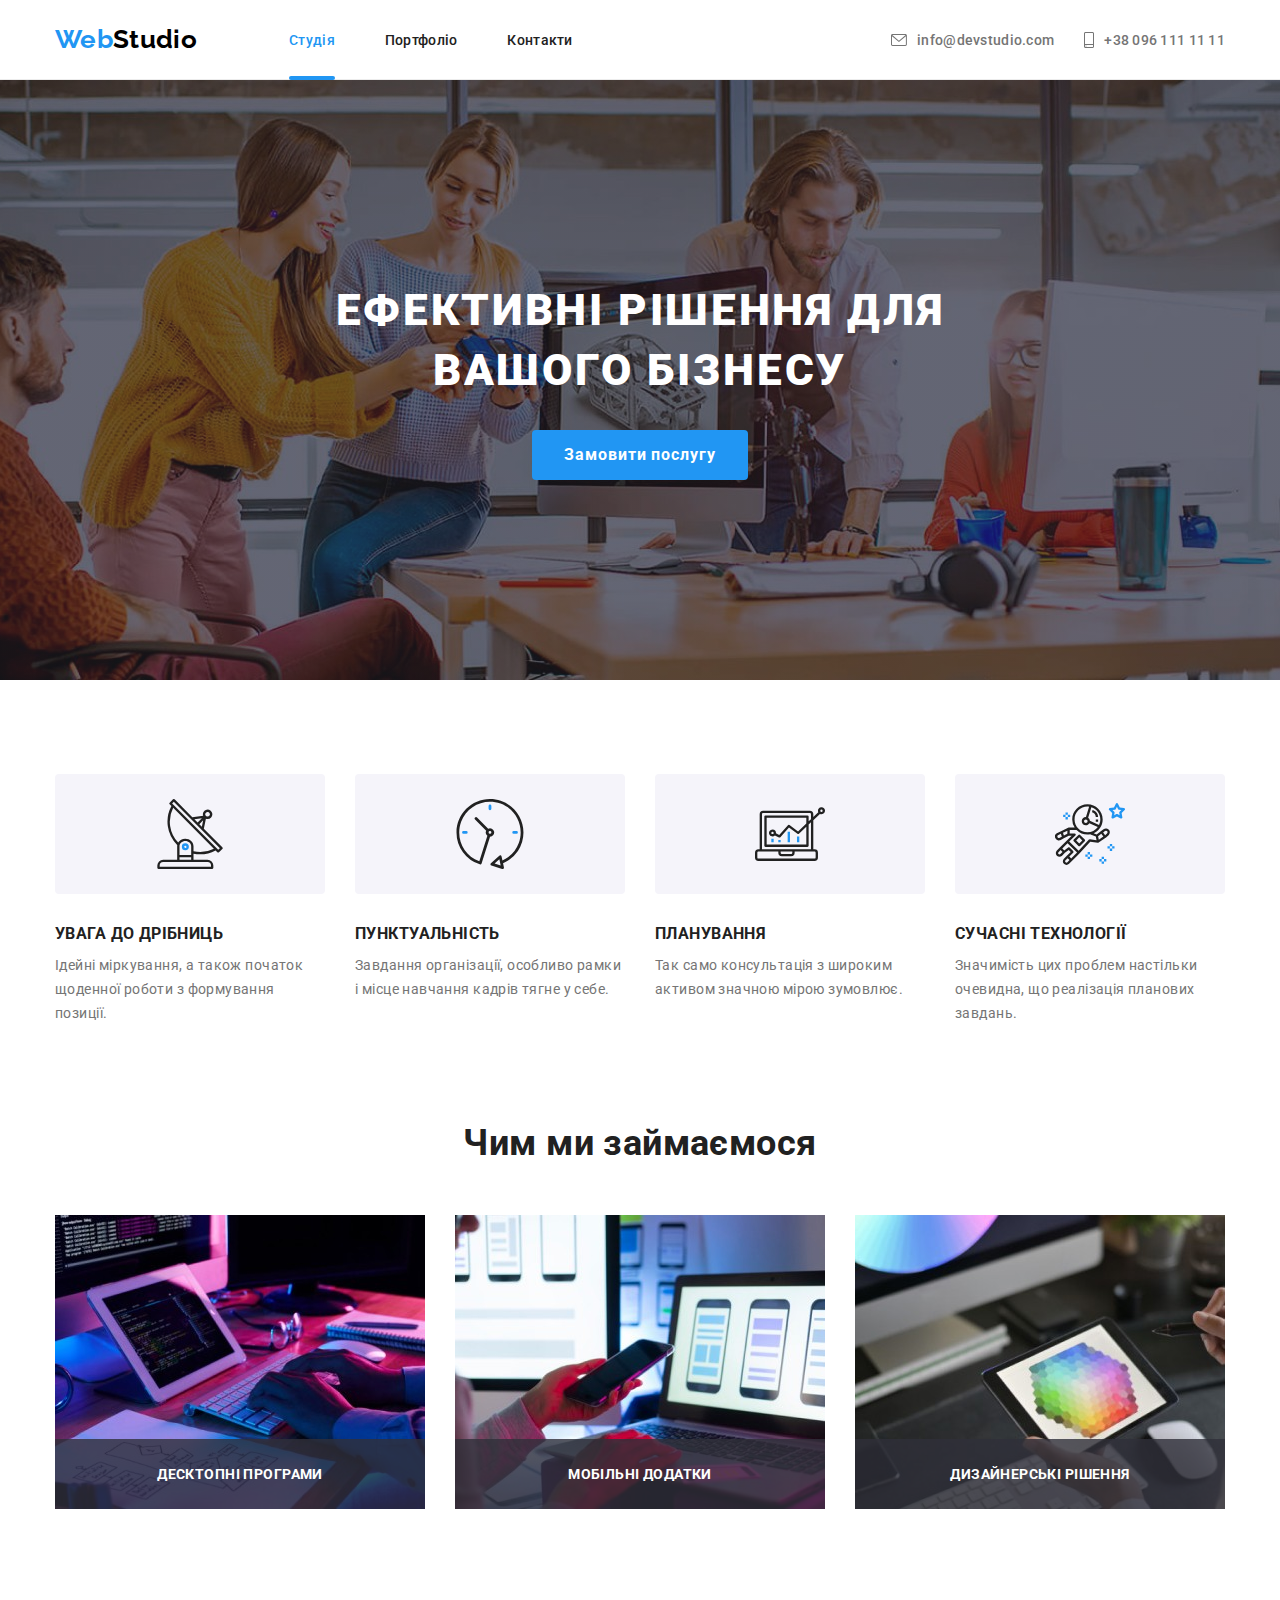
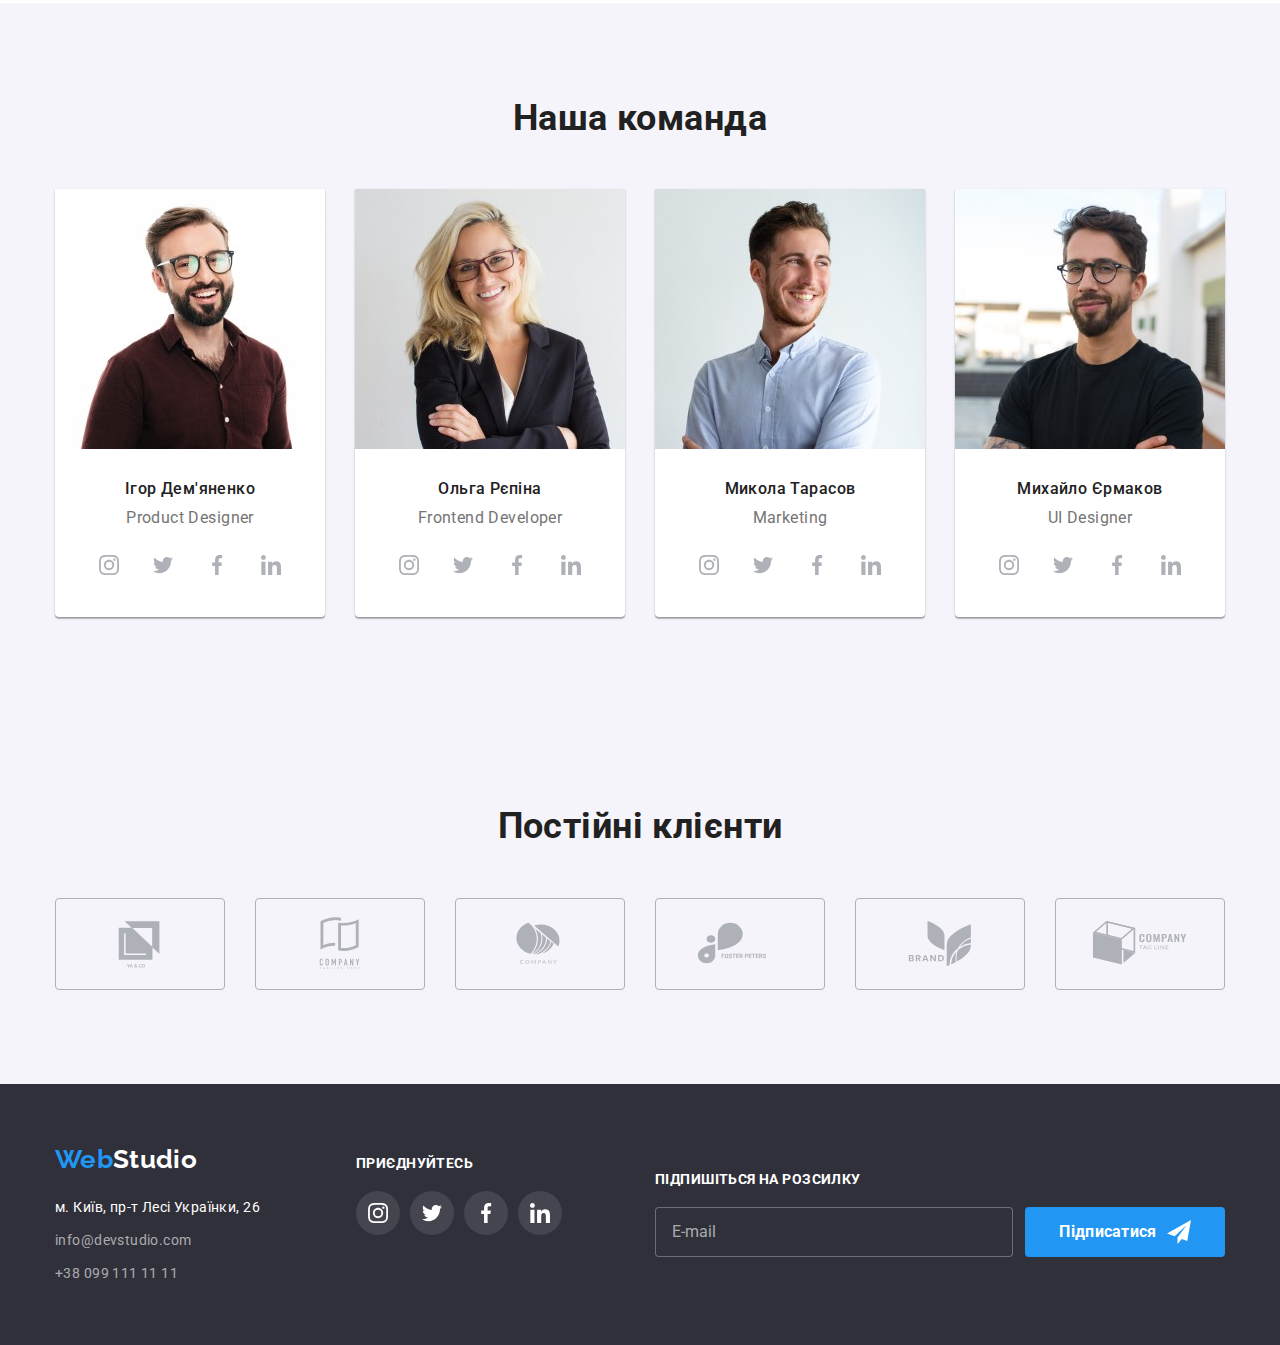
==== commit f39f700b: "before 1st revision edits hero images" ====
--- a/index.html
+++ b/index.html
@@ -170,9 +170,9 @@
 			<section class="hero">
 				<div class="container">
 					<h1 class="hero__title">
-						Ефективні рішення
-						<!-- <br /> -->
-						для вашого бізнесу
+						Ефективні рішення для
+						<br />
+						вашого&nbsp;бізнесу
 					</h1>
 					<button class="hero__btn btn" type="button" data-modal-open>Замовити послугу</button>
 				</div>
--- a/css/main.min.css
+++ b/css/main.min.css
@@ -1 +1 @@
-:root{--main-font: "Roboto", sans-serif;--secondary-font: "Raleway", sans-serif;--main-text-color: #757575;--nav-text-color: #000000;--main-header-color: #ffffff;--secondary-header-color: #212121;--footer-contacts-color: rgba(255, 255, 255, 0.6);--main-bcg-color: #ffffff;--secondary-bcg-color: #f5f4fa;--hero-bcg-color: #2f303a;--footer-bcg-color: #2f303a;--icons-main-color: #afb1b8;--border-color: #eeeeee;--border-line-color: #ececec;--accent-color: #2196f3;--btn-hover-color: #188ce8;--items: 4;--indent: 30px;--btn-close-radius: 0;--animation: 250ms cubic-bezier(0.4, 0, 0.2, 1)}.visually-hidden{position:absolute;white-space:nowrap;width:1px;height:1px;overflow:hidden;border:0;padding:0;clip:rect(0 0 0 0);-webkit-clip-path:inset(50%);clip-path:inset(50%);margin:-1px}.no-scroll{overflow:hidden}.form__btn,.subscribe__btn,.hero__btn{border-radius:4px;border:1px;color:var(--main-header-color);background-color:var(--accent-color);font-weight:700;font-size:16px;line-height:1.875;letter-spacing:.02em;-webkit-box-shadow:0px 4px 4px rgba(0,0,0,0);box-shadow:0px 4px 4px rgba(0,0,0,0);-webkit-transition:-webkit-box-shadow var(--animation);transition:-webkit-box-shadow var(--animation);transition:box-shadow var(--animation);transition:box-shadow var(--animation), -webkit-box-shadow var(--animation)}.form__btn:hover,.subscribe__btn:hover,.hero__btn:hover,.form__btn:focus,.subscribe__btn:focus,.hero__btn:focus{-webkit-box-shadow:0px 4px 4px rgba(0,0,0,.15);box-shadow:0px 4px 4px rgba(0,0,0,.15);cursor:pointer}.address__list,.clients__list,.team__list,.works__list,.features__list,.header-contacts__list,.nav__list,.filter,.mobile-socials__list,.socials__list,.project{padding:0;margin:0;list-style:none}.address__link,.clients__link,.header-contacts__link,.nav__link,.mobile-socials__link,.socials__link,.project__link,.logo{color:var(--main-text-color);text-decoration:none;display:inline-block}h1,h2,h3,p{margin:0}img{display:block;max-width:100%;height:auto;-o-object-fit:cover;object-fit:cover;-o-object-position:center;object-position:center}body{color:var(--main-text-color);background-color:var(--main-bcg-color);font-family:var(--main-font);font-size:14px;line-height:1.19;letter-spacing:.03em}.container{margin:0 auto;padding:0 15px}@media screen and (min-width: 480px){.container{width:480px}}@media screen and (min-width: 768px){.container{width:768px}}@media screen and (min-width: 1200px){.container{width:1200px}}.section-title{margin-bottom:30px;text-align:center;font-size:28px;line-height:1.1785714286;color:var(--secondary-header-color)}@media screen and (min-width: 1200px){.section-title{margin-bottom:50px;font-size:36px}}.logo{font-family:var(--secondary-font);font-weight:700;font-size:24px;line-height:1.1666666667}@media screen and (min-width: 1200px){.logo{font-family:var(--secondary-font);font-weight:700;font-size:26px;line-height:1.1923076923}}.logo__leftpart{color:var(--accent-color)}.logo__rightpart{margin-left:-7px;color:var(--nav-text-color)}.logo-rightpart--dark-theme{color:var(--main-header-color)}.hero__btn{padding:10px 24px;letter-spacing:.06em;-webkit-transition:background-color var(--animation);transition:background-color var(--animation)}.hero__btn:hover,.hero__btn:focus{background-color:var(--btn-hover-color)}@media screen and (min-width: 1200px){.hero__btn{padding:10px 32px}}.subscribe__btn{display:-webkit-inline-box;display:-ms-inline-flexbox;display:inline-flex;-webkit-box-pack:center;-ms-flex-pack:center;justify-content:center;-webkit-box-align:center;-ms-flex-align:center;align-items:center;gap:10px;width:200px;padding:10px 28px;background-color:var(--accent-color);-webkit-transition:background-color var(--animation);transition:background-color var(--animation)}.subscribe__btn:hover,.subscribe__btn:focus{background-color:var(--btn-hover-color)}.subscribe__icon{fill:var(--main-header-color)}.form__btn{display:block;width:200px;padding:10px 52px;-webkit-transition:background-color var(--animation);transition:background-color var(--animation)}.form__btn:hover,.form__btn:focus{background-color:var(--btn-hover-color)}.project{display:-webkit-box;display:-ms-flexbox;display:flex;-ms-flex-wrap:wrap;flex-wrap:wrap;gap:var(--indent);text-align:start}.project__item{--items: 1;width:450px;-ms-flex-preferred-size:calc((100% - var(--indent) * (var(--items) - 1)) / var(--items));flex-basis:calc((100% - var(--indent) * (var(--items) - 1)) / var(--items))}@media screen and (min-width: 768px){.project__item{--items: 2;width:354px;-ms-flex-preferred-size:calc((100% - var(--indent) * (var(--items) - 1)) / var(--items));flex-basis:calc((100% - var(--indent) * (var(--items) - 1)) / var(--items))}}@media screen and (min-width: 1200px){.project__item{--items: 3;width:370px;-ms-flex-preferred-size:calc((100% - var(--indent) * (var(--items) - 1)) / var(--items));flex-basis:calc((100% - var(--indent) * (var(--items) - 1)) / var(--items))}}.project__link{-webkit-box-shadow:0px 1px 1px rgba(0,0,0,0),0px 4px 4px rgba(0,0,0,0),1px 4px 6px rgba(0,0,0,0);box-shadow:0px 1px 1px rgba(0,0,0,0),0px 4px 4px rgba(0,0,0,0),1px 4px 6px rgba(0,0,0,0);-webkit-transition:-webkit-box-shadow var(--animation);transition:-webkit-box-shadow var(--animation);transition:box-shadow var(--animation);transition:box-shadow var(--animation), -webkit-box-shadow var(--animation)}.project__link:hover,.project__link:focus{-webkit-box-shadow:0px 1px 1px rgba(0,0,0,.12),0px 4px 4px rgba(0,0,0,.06),1px 4px 6px rgba(0,0,0,.16);box-shadow:0px 1px 1px rgba(0,0,0,.12),0px 4px 4px rgba(0,0,0,.06),1px 4px 6px rgba(0,0,0,.16)}.project__content{padding:20px 24px;border:1px solid var(--border-color);border-top:none}@media screen and (min-width: 768px)and (max-width: 1199px){.project__content{height:146px}}.project__header{margin-bottom:4px;color:var(--secondary-header-color);font-weight:700;font-size:18px;line-height:2;letter-spacing:.06em}.project__desc{font-size:16px;line-height:1.875}.project__backdrop{position:relative;overflow:hidden}.project__backdrop::before{position:absolute;top:0;left:0;-webkit-transform:translateY(100%);transform:translateY(100%);opacity:0;width:100%;height:100%;display:inline-block;content:"";background-color:rgba(33,150,243,.8);-webkit-transition:opacity var(--animation),-webkit-transform var(--animation);transition:opacity var(--animation),-webkit-transform var(--animation);transition:transform var(--animation),opacity var(--animation);transition:transform var(--animation),opacity var(--animation),-webkit-transform var(--animation)}.project__link:hover .project__backdrop::before,.project__link:focus .project__backdrop::before{opacity:1;-webkit-transform:translateY(0);transform:translateY(0)}.project__backdrop-text{position:absolute;top:50%;left:50%;-webkit-transform:translate(-50%, 50%);transform:translate(-50%, 50%);opacity:0;width:100%;height:100%;padding:63px 24px;font-size:18px;line-height:1.5555555556;color:var(--main-bcg-color);-webkit-transition:opacity var(--animation),-webkit-transform var(--animation);transition:opacity var(--animation),-webkit-transform var(--animation);transition:transform var(--animation),opacity var(--animation);transition:transform var(--animation),opacity var(--animation),-webkit-transform var(--animation)}.project__link:hover .project__backdrop-text,.project__link:focus .project__backdrop-text{opacity:1;-webkit-transform:translate(-50%, -50%);transform:translate(-50%, -50%)}.socials__header{text-transform:uppercase;text-align:center;color:var(--main-header-color);font-weight:700;line-height:1.17;letter-spacing:.03em;margin-bottom:20px}@media screen and (min-width: 1200px){.socials__header{text-align:start}}.socials__list{display:-webkit-box;display:-ms-flexbox;display:flex;-webkit-box-align:center;-ms-flex-align:center;align-items:center;-webkit-box-pack:center;-ms-flex-pack:center;justify-content:center;gap:10px}.socials__link{display:-webkit-box;display:-ms-flexbox;display:flex;-webkit-box-align:center;-ms-flex-align:center;align-items:center;-webkit-box-pack:center;-ms-flex-pack:center;justify-content:center;width:44px;height:44px;border-radius:50%;-webkit-transition:background-color var(--animation);transition:background-color var(--animation)}.socials__link:hover,.socials__link:focus{background-color:var(--accent-color)}.socials__link--dark-theme{background-color:rgba(255,255,255,.1)}.socials__link:hover .socials__icon,.socials__link:focus .socials__icon{fill:#fff}.socials__icon--light-theme{fill:var(--icons-main-color);-webkit-transition:fill var(--animation);transition:fill var(--animation)}.socials__icon--dark-theme{fill:#fff;-webkit-transition:fill var(--animation);transition:fill var(--animation)}.mobile-socials__list{display:-webkit-box;display:-ms-flexbox;display:flex;margin-top:64px}.mobile-socials__item:not(:last-child){border-right:1px solid rgba(33,33,33,.2)}.mobile-socials__link{color:var(--accent-color);font-weight:500;font-size:18px;line-height:1.2222222222;letter-spacing:.02em;padding-right:10px;padding-left:10px}.filter{--indent: 15px 8px;display:-webkit-box;display:-ms-flexbox;display:flex;-ms-flex-wrap:wrap;flex-wrap:wrap;gap:var(--indent);-webkit-box-pack:start;-ms-flex-pack:start;justify-content:flex-start;margin-bottom:30px}@media screen and (min-width: 768px){.filter{-webkit-box-pack:center;-ms-flex-pack:center;justify-content:center}}@media screen and (min-width: 1200px){.filter{margin-bottom:50px}}.filter__btn{border-radius:4px;border:none;padding:6px 22px;color:var(--secondary-header-color);background-color:var(--secondary-bcg-color);-webkit-box-shadow:0px 3px 1px rgba(0,0,0,0),0px 1px 2px rgba(0,0,0,0),0px 2px 2px rgba(0,0,0,0);box-shadow:0px 3px 1px rgba(0,0,0,0),0px 1px 2px rgba(0,0,0,0),0px 2px 2px rgba(0,0,0,0);font-weight:500;font-size:16px;line-height:1.63;-webkit-transition:color var(--animation),background-color var(--animation),-webkit-box-shadow var(--animation);transition:color var(--animation),background-color var(--animation),-webkit-box-shadow var(--animation);transition:color var(--animation),background-color var(--animation),box-shadow var(--animation);transition:color var(--animation),background-color var(--animation),box-shadow var(--animation),-webkit-box-shadow var(--animation)}.filter__btn:hover,.filter__btn:focus,.filter__btn:active{cursor:pointer;color:var(--main-header-color);background-color:var(--accent-color);-webkit-box-shadow:0px 3px 1px rgba(0,0,0,.1),0px 1px 2px rgba(0,0,0,.08),0px 2px 2px rgba(0,0,0,.12);box-shadow:0px 3px 1px rgba(0,0,0,.1),0px 1px 2px rgba(0,0,0,.08),0px 2px 2px rgba(0,0,0,.12)}.backdrop{position:fixed;top:0;left:0;width:100%;height:100%;z-index:150;display:-webkit-box;display:-ms-flexbox;display:flex;-webkit-box-align:center;-ms-flex-align:center;align-items:center;-webkit-box-pack:center;-ms-flex-pack:center;justify-content:center;background-color:rgba(0,0,0,.2);opacity:1;visibility:visible;pointer-events:initial;-webkit-transition:opacity var(--animation),visibility var(--animation);transition:opacity var(--animation),visibility var(--animation)}.backdrop.is-hidden{opacity:0;visibility:hidden;pointer-events:none}.modal{position:relative;-webkit-transform:scale(1);transform:scale(1);z-index:200;width:450px;border-radius:4px;opacity:1;-webkit-transition:opacity var(--animation),-webkit-transform var(--animation);transition:opacity var(--animation),-webkit-transform var(--animation);transition:transform var(--animation),opacity var(--animation);transition:transform var(--animation),opacity var(--animation),-webkit-transform var(--animation);background-color:var(--main-bcg-color)}.backdrop.is-hidden .modal{opacity:0;-webkit-transform:scale(0.3);transform:scale(0.3)}@media screen and (min-width: 1200px){.modal{width:530px}}.modal__btn-close{width:30px;height:30px;padding:6px;border-radius:50%;position:absolute;top:0;left:100%;-webkit-transform:translate(-100%, 0%);transform:translate(-100%, 0%);cursor:pointer;display:-webkit-box;display:-ms-flexbox;display:flex;-webkit-box-align:center;-ms-flex-align:center;align-items:center;-webkit-box-pack:center;-ms-flex-pack:center;justify-content:center;margin-top:8px;margin-left:-8px;border:1px solid rgba(0,0,0,.1);background-color:rgba(0,0,0,0)}.modal__btn-icon{fill:#000;-webkit-transition:fill var(--animation);transition:fill var(--animation)}.modal__btn-close:hover .modal__btn-icon,.modal__btn-close:focus .modal__btn-icon{fill:var(--accent-color)}.form{display:-webkit-box;display:-ms-flexbox;display:flex;-webkit-box-orient:vertical;-webkit-box-direction:normal;-ms-flex-direction:column;flex-direction:column;-webkit-box-align:center;-ms-flex-align:center;align-items:center;padding:40px}.form__title{display:block;text-align:center;margin-bottom:12px;font-weight:700;font-size:20px;line-height:1.5;color:var(--secondary-header-color)}@media screen and (min-width: 1200px){.form-title{line-height:1.172}}.form__group{display:-webkit-box;display:-ms-flexbox;display:flex;-webkit-box-orient:vertical;-webkit-box-direction:normal;-ms-flex-direction:column;flex-direction:column;gap:10px;width:100%;margin-bottom:20px}.form__wrap{display:-webkit-box;display:-ms-flexbox;display:flex;-webkit-box-orient:vertical;-webkit-box-direction:normal;-ms-flex-direction:column;flex-direction:column;gap:4px;width:100%;position:relative;top:0;left:0;font-size:12px;line-height:1.1666666667;letter-spacing:.01em}.form__input{height:40px;border:1px solid rgba(33,33,33,.2);border-radius:4px;padding:12px 15px;padding-left:40px;-webkit-transition:border-color var(--animation);transition:border-color var(--animation)}.form__input:hover,.form__input:focus{cursor:pointer}.form__input:hover,.form__label:focus-within .form__input{border-color:var(--accent-color)}.form__input:focus-visible{outline:rgba(0,0,0,0);border:1px solid var(--accent-color)}.form__icon{position:absolute;top:0;left:0;margin-left:12px;margin-top:28px;pointer-events:none;fill:var(--secondary-header-color);-webkit-transition:fill var(--animation);transition:fill var(--animation)}.form__wrap:focus-within .form__icon,.form__wrap:hover .form__icon{fill:var(--accent-color)}.form__textarea{height:120px;resize:none;border:1px solid rgba(33,33,33,.2);border-radius:4px;padding:12px 15px;font-size:12px;line-height:1.17;letter-spacing:.01em;-webkit-transition:border-color var(--animation);transition:border-color var(--animation)}.form__textarea:hover{border-color:var(--accent-color);cursor:pointer}.form__textarea:focus{cursor:pointer}.form__textarea::-webkit-input-placeholder{font-size:12px;line-height:1.17;letter-spacing:.01em;color:rgba(117,117,117,.5)}.form__textarea::-moz-placeholder{font-size:12px;line-height:1.17;letter-spacing:.01em;color:rgba(117,117,117,.5)}.form__textarea:-ms-input-placeholder{font-size:12px;line-height:1.17;letter-spacing:.01em;color:rgba(117,117,117,.5)}.form__textarea::-ms-input-placeholder{font-size:12px;line-height:1.17;letter-spacing:.01em;color:rgba(117,117,117,.5)}.form__textarea::placeholder{font-size:12px;line-height:1.17;letter-spacing:.01em;color:rgba(117,117,117,.5)}.form__textarea:focus-visible{outline:rgba(0,0,0,0);border:1px solid var(--accent-color)}.form-agreement{display:-webkit-box;display:-ms-flexbox;display:flex;-webkit-box-align:center;-ms-flex-align:center;align-items:center;height:15px;font-size:12px;line-height:1.1666666667;margin-bottom:30px}@media screen and (min-width: 1200px){.form-agreement{height:24px;line-height:1.7142857143}}.form-agreement__link{-webkit-user-select:none;-moz-user-select:none;-ms-user-select:none;user-select:none;color:var(--accent-color);text-underline-position:under}.form-agreement__link:hover,.form-agreement__link:focus{cursor:pointer}.form-agreement__text{margin-left:8px;-webkit-user-select:none;-moz-user-select:none;-ms-user-select:none;user-select:none}.form-agreement__unchecked{pointer-events:none;fill:#212121;opacity:1;-webkit-transition:fill var(--animation),opacity var(--animation);transition:fill var(--animation),opacity var(--animation)}.form-agreement:hover .form-agreement__unchecked,.form-agreement__checkbox:focus+.form-agreement__icon .form-agreement__unchecked{fill:var(--accent-color)}.form-agreement__checkbox:checked+.form-agreement__icon .form-agreement__unchecked{opacity:0}.form-agreement__checked{pointer-events:none;opacity:0;-webkit-transition:opacity var(--animation);transition:opacity var(--animation)}.form-agreement__checkbox:checked+.form-agreement__icon .form-agreement__checked{opacity:1}.subscribe{display:-webkit-box;display:-ms-flexbox;display:flex;-webkit-box-orient:vertical;-webkit-box-direction:normal;-ms-flex-direction:column;flex-direction:column;-webkit-box-pack:center;-ms-flex-pack:center;justify-content:center;-webkit-box-align:center;-ms-flex-align:center;align-items:center;width:100%}@media screen and (min-width: 1200px){.subscribe{-webkit-box-align:start;-ms-flex-align:start;align-items:flex-start}}.subscribe__header{margin-bottom:20px;text-transform:uppercase;font-weight:700;font-size:14px;line-height:1.1428571429;letter-spacing:.03em;color:var(--main-header-color)}.subscribe__wrap{display:-webkit-box;display:-ms-flexbox;display:flex;-webkit-box-orient:vertical;-webkit-box-direction:normal;-ms-flex-direction:column;flex-direction:column;-webkit-box-align:center;-ms-flex-align:center;align-items:center;gap:20px;width:100%}@media screen and (min-width: 1200px){.subscribe__wrap{-webkit-box-orient:horizontal;-webkit-box-direction:normal;-ms-flex-direction:row;flex-direction:row;gap:12px}}.subscribe__input{width:100%;min-height:50px;color:rgba(255,255,255,.6);background-color:var(--hero-bcg-color);border:1px solid rgba(255,255,255,.3);border-radius:4px;padding-left:16px;padding-right:16px;-webkit-box-shadow:0px 4px 4px rgba(0,0,0,0);box-shadow:0px 4px 4px rgba(0,0,0,0);-webkit-transition:-webkit-box-shadow var(--animation);transition:-webkit-box-shadow var(--animation);transition:box-shadow var(--animation);transition:box-shadow var(--animation), -webkit-box-shadow var(--animation)}.subscribe__input::-webkit-input-placeholder{font-size:16px;line-height:1.25;color:rgba(255,255,255,.6)}.subscribe__input::-moz-placeholder{font-size:16px;line-height:1.25;color:rgba(255,255,255,.6)}.subscribe__input:-ms-input-placeholder{font-size:16px;line-height:1.25;color:rgba(255,255,255,.6)}.subscribe__input::-ms-input-placeholder{font-size:16px;line-height:1.25;color:rgba(255,255,255,.6)}.subscribe__input::placeholder{font-size:16px;line-height:1.25;color:rgba(255,255,255,.6)}.subscribe__input:focus-visible{-webkit-box-shadow:0px 4px 4px rgba(0,0,0,.15);box-shadow:0px 4px 4px rgba(0,0,0,.15);outline:none}@media screen and (min-width: 480px){.subscribe__input{width:450px}}@media screen and (min-width: 1200px){.subscribe__input{width:358px}}.burger-menu,.menu-close{display:-webkit-box;display:-ms-flexbox;display:flex;-webkit-box-align:center;-ms-flex-align:center;align-items:center;-webkit-box-pack:center;-ms-flex-pack:center;justify-content:center;width:40px;height:40px;background-color:rgba(0,0,0,0);border:none;margin-left:auto;cursor:pointer}@media screen and (min-width: 768px){.burger-menu,.menu-close{display:none}}.burger-menu .burger-menu__icon{-webkit-transition:fill var(--animation);transition:fill var(--animation)}.burger-menu:hover .burger-menu__icon,.burger-menu:focus .burger-menu__icon{fill:var(--accent-color)}.menu-close{position:absolute;top:0;right:0;-webkit-transform:translate(-50% -50%);transform:translate(-50% -50%);margin-top:10px;margin-right:15px}.menu-close .menu-close__icon{-webkit-transition:fill var(--animation);transition:fill var(--animation)}.menu-close:hover .menu-close__icon,.menu-close:focus .menu-close__icon{fill:var(--accent-color)}.menu-backdrop{position:fixed;top:0;left:0;z-index:100;width:100%;height:100%;opacity:0;pointer-events:none;visibility:hidden;-webkit-transition:opacity var(--animation),visibility var(--animation);transition:opacity var(--animation),visibility var(--animation);background-color:0px 4px 8px rgba(0,0,0,.04),0px 2px 4px rgba(0,0,0,.08),0px 1px 3px rgba(0,0,0,.16)}.menu-backdrop.is-open{opacity:1;pointer-events:initial;visibility:visible}.menu-container{margin-left:auto;max-width:100%;height:100%;background-color:#fff;padding-top:48px;padding-left:40px;padding-bottom:48px;-webkit-transform:translateX(100%);transform:translateX(100%);-webkit-transition:-webkit-transform var(--animation);transition:-webkit-transform var(--animation);transition:transform var(--animation);transition:transform var(--animation), -webkit-transform var(--animation)}.menu-backdrop.is-open .menu-container{-webkit-transform:translateX(0);transform:translateX(0)}@media screen and (max-width: 767px){.menu-container{display:-webkit-box;display:-ms-flexbox;display:flex;-webkit-box-orient:vertical;-webkit-box-direction:normal;-ms-flex-direction:column;flex-direction:column}.nav__list{margin-bottom:auto}}.header{width:100%;height:60px;border-bottom:1px solid var(--border-line-color);background-color:#fff}.header.transparency{background-color:rgba(255,255,255,.9);-webkit-backdrop-filter:blur();backdrop-filter:blur()}@media screen and (min-width: 768px){.header{height:80px}}.header-container{display:-webkit-box;display:-ms-flexbox;display:flex;-webkit-box-align:center;-ms-flex-align:center;align-items:center;height:100%}@media screen and (max-width: 767px){.nav{display:none}}@media screen and (min-width: 768px){.nav{margin-left:88px}}@media screen and (min-width: 1200px){.nav{margin-left:92px}}.nav__list{display:-webkit-box;display:-ms-flexbox;display:flex;-webkit-box-orient:vertical;-webkit-box-direction:normal;-ms-flex-direction:column;flex-direction:column;gap:32px}@media screen and (min-width: 768px){.nav__list{display:-webkit-box;display:-ms-flexbox;display:flex;-webkit-box-orient:horizontal;-webkit-box-direction:normal;-ms-flex-direction:row;flex-direction:row;gap:54px}}@media screen and (min-width: 1200px){.nav__list{gap:50px}}.nav__link{font-weight:500;font-size:40px;line-height:1.175;letter-spacing:.02em;color:var(--secondary-header-color);display:block;-webkit-transition:color var(--animation);transition:color var(--animation)}@media screen and (min-width: 768px){.nav__link{padding-top:32px;padding-bottom:32px;font-size:14px;line-height:1.1428571429}}.nav__link:hover,.nav__link:focus{color:var(--accent-color)}.nav__link--current{color:var(--accent-color)}@media screen and (min-width: 768px){.nav__link--current{position:relative}.nav__link--current::after{position:absolute;bottom:0;left:0;content:"";width:100%;height:4px;border-radius:2px;background-color:var(--accent-color);display:block}}@media screen and (max-width: 767px){.header-contacts{display:none}}@media screen and (min-width: 768px){.header-contacts{margin-left:auto;display:-webkit-box;display:-ms-flexbox;display:flex}}.header-contacts__list{display:-webkit-box;display:-ms-flexbox;display:flex;-webkit-box-orient:vertical;-webkit-box-direction:normal;-ms-flex-direction:column;flex-direction:column;-webkit-box-align:start;-ms-flex-align:start;align-items:flex-start;gap:32px}@media screen and (min-width: 768px){.header-contacts__list{-webkit-box-orient:vertical;-webkit-box-direction:normal;-ms-flex-direction:column;flex-direction:column;gap:10px}}@media screen and (min-width: 1200px){.header-contacts__list{-webkit-box-orient:horizontal;-webkit-box-direction:normal;-ms-flex-direction:row;flex-direction:row;gap:30px}}.header-contacts__link{display:-webkit-box;display:-ms-flexbox;display:flex;color:var(--main-text-color);font-weight:500;font-size:12px;line-height:1.1666666667;letter-spacing:.02em;-webkit-transition:color var(--animation);transition:color var(--animation)}@media screen and (max-width: 767px){.header-contacts__item:first-child .header-contacts__link{font-size:34px;line-height:1.1470588235;color:var(--accent-color)}}@media screen and (max-width: 767px){.header-contacts__item:last-child .header-contacts__link{font-size:24px;line-height:1.1666666667}}.header-contacts__link:hover,.header-contacts__link:focus{color:var(--accent-color);cursor:pointer}@media screen and (min-width: 768px){.header-contacts__link{display:-webkit-box;display:-ms-flexbox;display:flex;-webkit-box-align:center;-ms-flex-align:center;align-items:center;-webkit-box-pack:center;-ms-flex-pack:center;justify-content:center;gap:8px;font-weight:500;font-size:12px;line-height:1.1666666667;letter-spacing:.02em;color:var(--main-text-color)}}@media screen and (min-width: 1200px){.header-contacts__link{gap:10px;padding-top:32px;padding-bottom:32px;font-size:14px;line-height:1.1428571429}}.header-contacts__icon{fill:var(--main-text-color);-webkit-transition:fill var(--animation);transition:fill var(--animation)}.header-contacts__link:hover .header-contacts__icon,.header-contacts__link:focus .header-contacts__icon{fill:var(--accent-color)}.hero{text-align:center;max-width:1600px;padding-top:200px;padding-bottom:200px;margin-left:auto;margin-right:auto;background-position:center;background-size:cover;background-color:#c4c4c4;background-repeat:no-repeat;background-position:center;background-image:-webkit-gradient(linear, left top, right top, from(rgba(47, 48, 58, 0.4)), to(rgba(47, 48, 58, 0.4))),url(../images/hero/hero@1x_sm.jpg);background-image:linear-gradient(to right, rgba(47, 48, 58, 0.4), rgba(47, 48, 58, 0.4)),url(../images/hero/hero@1x_sm.jpg)}@media(min-device-pixel-ratio: 2),(-webkit-min-device-pixel-ratio: 2),(min-resolution: 192dpi),(min-resolution: 2dppx){.hero{background-image:-webkit-gradient(linear, left top, right top, from(rgba(47, 48, 58, 0.4)), to(rgba(47, 48, 58, 0.4))),url(../images/hero/hero@2x_sm.jpg);background-image:linear-gradient(to right, rgba(47, 48, 58, 0.4), rgba(47, 48, 58, 0.4)),url(../images/hero/hero@2x_sm.jpg)}}@media screen and (min-width: 768px){.hero{background-image:-webkit-gradient(linear, left top, right top, from(rgba(47, 48, 58, 0.4)), to(rgba(47, 48, 58, 0.4))),url(../images/hero/hero@1x_md.jpg);background-image:linear-gradient(to right, rgba(47, 48, 58, 0.4), rgba(47, 48, 58, 0.4)),url(../images/hero/hero@1x_md.jpg)}}@media screen and (min-width: 768px)and (min-device-pixel-ratio: 2),screen and (min-width: 768px)and (-webkit-min-device-pixel-ratio: 2),screen and (min-width: 768px)and (min-resolution: 192dpi),screen and (min-width: 768px)and (min-resolution: 2dppx){.hero{background-image:-webkit-gradient(linear, left top, right top, from(rgba(47, 48, 58, 0.4)), to(rgba(47, 48, 58, 0.4))),url(../images/hero/hero@2x_md.jpg);background-image:linear-gradient(to right, rgba(47, 48, 58, 0.4), rgba(47, 48, 58, 0.4)),url(../images/hero/hero@2x_md.jpg)}}@media screen and (min-width: 1200px){.hero{background-image:-webkit-gradient(linear, left top, right top, from(rgba(47, 48, 58, 0.4)), to(rgba(47, 48, 58, 0.4))),url(../images/hero/hero@1x_lg.jpg);background-image:linear-gradient(to right, rgba(47, 48, 58, 0.4), rgba(47, 48, 58, 0.4)),url(../images/hero/hero@1x_lg.jpg)}}@media screen and (min-width: 1200px)and (min-device-pixel-ratio: 2),screen and (min-width: 1200px)and (-webkit-min-device-pixel-ratio: 2),screen and (min-width: 1200px)and (min-resolution: 192dpi),screen and (min-width: 1200px)and (min-resolution: 2dppx){.hero{background-image:-webkit-gradient(linear, left top, right top, from(rgba(47, 48, 58, 0.4)), to(rgba(47, 48, 58, 0.4))),url(../images/hero/hero@2x_lg.jpg);background-image:linear-gradient(to right, rgba(47, 48, 58, 0.4), rgba(47, 48, 58, 0.4)),url(../images/hero/hero@2x_lg.jpg)}}.hero__title{max-width:695px;margin-left:auto;margin-right:auto;margin-bottom:30px;color:var(--main-header-color);text-transform:uppercase;font-weight:900;font-size:44px;line-height:1.6153846154;letter-spacing:.06em}@media screen and (min-width: 1200px){.hero__title{font-size:44px;line-height:1.3636363636}}.features{margin:0 auto;padding:60px 0 60px;background-color:var(--main-bcg-color);text-align:center}@media screen and (min-width: 1200px){.features{margin:0 auto;padding:94px 0 94px;background-color:var(--main-bcg-color);text-align:center}}.features__list{--items: 1;display:-webkit-box;display:-ms-flexbox;display:flex;-ms-flex-wrap:wrap;flex-wrap:wrap;gap:var(--indent)}.features__item{max-width:450px;-ms-flex-preferred-size:calc((100% - var(--indent) * (var(--items) - 1)) / var(--items));flex-basis:calc((100% - var(--indent) * (var(--items) - 1)) / var(--items));display:-webkit-box;display:-ms-flexbox;display:flex;-webkit-box-orient:vertical;-webkit-box-direction:normal;-ms-flex-direction:column;flex-direction:column}.features__icon-wrap{display:-webkit-box;display:-ms-flexbox;display:flex;-webkit-box-pack:center;-ms-flex-pack:center;justify-content:center;-webkit-box-align:center;-ms-flex-align:center;align-items:center;max-width:450px;height:120px;border-radius:4px;margin-bottom:30px;background-color:var(--secondary-bcg-color)}.features__header{text-transform:uppercase;text-align:center;margin-bottom:10px;color:var(--secondary-header-color);text-align:center}.features__text{text-align:left;line-height:1.7142857143}@media screen and (min-width: 768px){.features__list{--items: 2}.features__item{max-width:354px;-ms-flex-preferred-size:calc((100% - var(--indent) * (var(--items) - 1)) / var(--items));flex-basis:calc((100% - var(--indent) * (var(--items) - 1)) / var(--items))}.features__item:nth-child(2n){margin-bottom:27px}.features__item:last-child{margin-bottom:0}.features__icon-wrap{max-width:354px}.features__header{text-align:left}}@media screen and (min-width: 1200px){.features__list{--items: 4}.features__item{max-width:270px}.features__icon-wrap{max-width:270px}}@media screen and (max-width: 1199px){.works{display:none}}@media screen and (min-width: 1200px){.works{margin:0 auto;padding:0 0 94px;background-color:var(--main-bcg-color);text-align:center}.works__list{display:-webkit-box;display:-ms-flexbox;display:flex;-ms-flex-wrap:wrap;flex-wrap:wrap;gap:var(--indent);text-align:center}.works__item{--items: 3;min-width:370px;-ms-flex-preferred-size:calc((100% - var(--indent) * (var(--items) - 1)) / var(--items));flex-basis:calc((100% - var(--indent) * (var(--items) - 1)) / var(--items));position:relative}.works__description{position:absolute;left:0;bottom:0;width:100%;font-weight:700;line-height:1.1428571429;text-transform:uppercase;color:#fff;padding:27px 0;background-color:rgba(47,48,58,.8);display:block}}.team{margin:0 auto;padding:60px 0 60px;background-color:var(--secondary-bcg-color);text-align:center}@media screen and (min-width: 1200px){.team{margin:0 auto;padding:94px 0 94px;background-color:var(--secondary-bcg-color);text-align:center}}.team__list{display:-webkit-box;display:-ms-flexbox;display:flex;-ms-flex-wrap:wrap;flex-wrap:wrap;gap:var(--indent)}.team__item{--items: 1;max-width:450px;-ms-flex-preferred-size:calc((100% - var(--indent) * (var(--items) - 1)) / var(--items));flex-basis:calc((100% - var(--indent) * (var(--items) - 1)) / var(--items));border-radius:0px 0px 4px 4px;background-color:var(--main-bcg-color);-webkit-box-shadow:0px 1px 3px rgba(0,0,0,.12),0px 1px 1px rgba(0,0,0,.14),0px 2px 1px rgba(0,0,0,.2);box-shadow:0px 1px 3px rgba(0,0,0,.12),0px 1px 1px rgba(0,0,0,.14),0px 2px 1px rgba(0,0,0,.2)}@media screen and (min-width: 768px){.team__item{--items: 2;width:354px}}@media screen and (min-width: 1200px){.team__item{--items: 4;max-width:270px}}.team__textpart{padding-top:30px;padding-bottom:24px}@media screen and (min-width: 1200px){.team__textpart{padding-bottom:30px}}.team__header{margin-bottom:10px;color:var(--secondary-header-color);font-weight:500;font-size:16px}.team__text{margin-bottom:16px;font-size:16px}.clients{margin:0 auto;padding:60px 0 60px;background-color:var(--secondary-bcg-color);text-align:center}@media screen and (min-width: 1200px){.clients{margin:0 auto;padding:94px 0 94px;background-color:var(--secondary-bcg-color);text-align:center}}.clients__list{display:-webkit-box;display:-ms-flexbox;display:flex;-ms-flex-wrap:wrap;flex-wrap:wrap;gap:var(--indent);-webkit-box-align:center;-ms-flex-align:center;align-items:center;-webkit-box-pack:center;-ms-flex-pack:center;justify-content:center}.clients-item{--items: 2;-ms-flex-preferred-size:calc((100% - var(--indent) * (var(--items) - 1)) / var(--items));flex-basis:calc((100% - var(--indent) * (var(--items) - 1)) / var(--items))}.clients__link{display:-webkit-box;display:-ms-flexbox;display:flex;-webkit-box-align:center;-ms-flex-align:center;align-items:center;-webkit-box-pack:center;-ms-flex-pack:center;justify-content:center;width:210px;height:92px;border:1px solid var(--icons-main-color);border-radius:4px;-webkit-transition:border-color var(--animation);transition:border-color var(--animation)}.clients__link:hover,.clients__link:focus{border-color:var(--accent-color)}.clients__icon{fill:var(--icons-main-color);-webkit-transition:fill var(--animation);transition:fill var(--animation)}.clients__link:hover .clients__icon,.clients__link:focus .clients__icon{fill:var(--accent-color)}@media screen and (min-width: 768px){.clients-item{--items: 3;-ms-flex-preferred-size:calc((100% - var(--indent) * (var(--items) - 1)) / var(--items));flex-basis:calc((100% - var(--indent) * (var(--items) - 1)) / var(--items))}.clients__link{width:226px}}@media screen and (min-width: 1200px){.clients-item{--items: 6;-ms-flex-preferred-size:calc((100% - var(--indent) * (var(--items) - 1)) / var(--items));flex-basis:calc((100% - var(--indent) * (var(--items) - 1)) / var(--items))}.clients__link{width:170px}}.projects{margin:0 auto;padding:60px 0 60px;background-color:var(--main-bcg-color);text-align:center}@media screen and (min-width: 1200px){.projects{margin:0 auto;padding:94px 0 94px;background-color:var(--main-bcg-color);text-align:center}}.address__list{text-align:center}@media screen and (min-width: 1200px){.address__list{text-align:start}}.address__item:not(:last-child){margin-bottom:8px}@media screen and (min-width: 1200px){.address__item:not(:last-child){margin-bottom:9px}}.address__link{color:var(--footer-contacts-color);font-style:normal;line-height:1.7142857143;display:inline-block;-webkit-transition:color var(--animation);transition:color var(--animation)}.address__link:hover,.address__link:focus{color:var(--main-header-color)}.address__item:first-child .address__link{color:var(--main-header-color)}.footer{background-color:var(--footer-bcg-color)}.footer__container{display:-webkit-box;display:-ms-flexbox;display:flex;-webkit-box-orient:vertical;-webkit-box-direction:normal;-ms-flex-direction:column;flex-direction:column;-webkit-box-align:center;-ms-flex-align:center;align-items:center;gap:60px;text-align:center}.footer__logo{margin-bottom:20px}.footer__address-socials{display:-webkit-box;display:-ms-flexbox;display:flex;-webkit-box-orient:vertical;-webkit-box-direction:normal;-ms-flex-direction:column;flex-direction:column;gap:60px}@media screen and (min-width: 768px){.footer__address-socials{-webkit-box-orient:horizontal;-webkit-box-direction:normal;-ms-flex-direction:row;flex-direction:row;-webkit-box-align:baseline;-ms-flex-align:baseline;align-items:baseline;gap:165px}}.footer__wrap{padding-top:60px;padding-bottom:60px}@media screen and (min-width: 1200px){.footer__container{-webkit-box-orient:horizontal;-webkit-box-direction:normal;-ms-flex-direction:row;flex-direction:row;text-align:start;gap:93px}.footer__address-wrap{text-align:start;margin-right:0}.footer__address-socials{-webkit-box-orient:horizontal;-webkit-box-direction:normal;-ms-flex-direction:row;flex-direction:row;-webkit-box-align:baseline;-ms-flex-align:baseline;align-items:baseline;gap:70px}}.footer__logo{margin-bottom:20px}/*# sourceMappingURL=main.min.css.map */+:root{--main-font: "Roboto", sans-serif;--secondary-font: "Raleway", sans-serif;--main-text-color: #757575;--nav-text-color: #000000;--main-header-color: #ffffff;--secondary-header-color: #212121;--footer-contacts-color: rgba(255, 255, 255, 0.6);--main-bcg-color: #ffffff;--secondary-bcg-color: #f5f4fa;--hero-bcg-color: #2f303a;--footer-bcg-color: #2f303a;--icons-main-color: #afb1b8;--border-color: #eeeeee;--border-line-color: #ececec;--accent-color: #2196f3;--btn-hover-color: #188ce8;--items: 4;--indent: 30px;--btn-close-radius: 0;--animation: 250ms cubic-bezier(0.4, 0, 0.2, 1)}.visually-hidden{position:absolute;white-space:nowrap;width:1px;height:1px;overflow:hidden;border:0;padding:0;clip:rect(0 0 0 0);-webkit-clip-path:inset(50%);clip-path:inset(50%);margin:-1px}.no-scroll{overflow:hidden}.form__btn,.subscribe__btn,.hero__btn{border-radius:4px;border:1px;color:var(--main-header-color);background-color:var(--accent-color);font-weight:700;font-size:16px;line-height:1.875;letter-spacing:.02em;-webkit-box-shadow:0px 4px 4px rgba(0,0,0,0);box-shadow:0px 4px 4px rgba(0,0,0,0);-webkit-transition:-webkit-box-shadow var(--animation);transition:-webkit-box-shadow var(--animation);transition:box-shadow var(--animation);transition:box-shadow var(--animation), -webkit-box-shadow var(--animation)}.form__btn:hover,.subscribe__btn:hover,.hero__btn:hover,.form__btn:focus,.subscribe__btn:focus,.hero__btn:focus{-webkit-box-shadow:0px 4px 4px rgba(0,0,0,.15);box-shadow:0px 4px 4px rgba(0,0,0,.15);cursor:pointer}.address__list,.clients__list,.team__list,.works__list,.features__list,.header-contacts__list,.nav__list,.filter,.mobile-socials__list,.socials__list,.project{padding:0;margin:0;list-style:none}.address__link,.clients__link,.header-contacts__link,.nav__link,.mobile-socials__link,.socials__link,.project__link,.logo{color:var(--main-text-color);text-decoration:none;display:inline-block}h1,h2,h3,p{margin:0}img{display:block;max-width:100%;height:auto;-o-object-fit:cover;object-fit:cover;-o-object-position:center;object-position:center}body{color:var(--main-text-color);background-color:var(--main-bcg-color);font-family:var(--main-font);font-size:14px;line-height:1.19;letter-spacing:.03em}.container{margin:0 auto;padding:0 15px}@media screen and (min-width: 480px){.container{width:480px}}@media screen and (min-width: 768px){.container{width:768px}}@media screen and (min-width: 1200px){.container{width:1200px}}.section-title{margin-bottom:30px;text-align:center;font-size:28px;line-height:1.1785714286;color:var(--secondary-header-color)}@media screen and (min-width: 1200px){.section-title{margin-bottom:50px;font-size:36px}}.logo{font-family:var(--secondary-font);font-weight:700;font-size:24px;line-height:1.1666666667}@media screen and (min-width: 1200px){.logo{font-family:var(--secondary-font);font-weight:700;font-size:26px;line-height:1.1923076923}}.logo__leftpart{color:var(--accent-color)}.logo__rightpart{margin-left:-7px;color:var(--nav-text-color)}.logo-rightpart--dark-theme{color:var(--main-header-color)}.hero__btn{padding:10px 24px;letter-spacing:.06em;-webkit-transition:background-color var(--animation);transition:background-color var(--animation)}.hero__btn:hover,.hero__btn:focus{background-color:var(--btn-hover-color)}@media screen and (min-width: 1200px){.hero__btn{padding:10px 32px}}.subscribe__btn{display:-webkit-inline-box;display:-ms-inline-flexbox;display:inline-flex;-webkit-box-pack:center;-ms-flex-pack:center;justify-content:center;-webkit-box-align:center;-ms-flex-align:center;align-items:center;gap:10px;width:200px;padding:10px 28px;background-color:var(--accent-color);-webkit-transition:background-color var(--animation);transition:background-color var(--animation)}.subscribe__btn:hover,.subscribe__btn:focus{background-color:var(--btn-hover-color)}.subscribe__icon{fill:var(--main-header-color)}.form__btn{display:block;width:200px;padding:10px 52px;-webkit-transition:background-color var(--animation);transition:background-color var(--animation)}.form__btn:hover,.form__btn:focus{background-color:var(--btn-hover-color)}.project{display:-webkit-box;display:-ms-flexbox;display:flex;-ms-flex-wrap:wrap;flex-wrap:wrap;gap:var(--indent);text-align:start}.project__item{--items: 1;width:450px;-ms-flex-preferred-size:calc((100% - var(--indent) * (var(--items) - 1)) / var(--items));flex-basis:calc((100% - var(--indent) * (var(--items) - 1)) / var(--items))}@media screen and (min-width: 768px){.project__item{--items: 2;width:354px;-ms-flex-preferred-size:calc((100% - var(--indent) * (var(--items) - 1)) / var(--items));flex-basis:calc((100% - var(--indent) * (var(--items) - 1)) / var(--items))}}@media screen and (min-width: 1200px){.project__item{--items: 3;width:370px;-ms-flex-preferred-size:calc((100% - var(--indent) * (var(--items) - 1)) / var(--items));flex-basis:calc((100% - var(--indent) * (var(--items) - 1)) / var(--items))}}.project__link{-webkit-box-shadow:0px 1px 1px rgba(0,0,0,0),0px 4px 4px rgba(0,0,0,0),1px 4px 6px rgba(0,0,0,0);box-shadow:0px 1px 1px rgba(0,0,0,0),0px 4px 4px rgba(0,0,0,0),1px 4px 6px rgba(0,0,0,0);-webkit-transition:-webkit-box-shadow var(--animation);transition:-webkit-box-shadow var(--animation);transition:box-shadow var(--animation);transition:box-shadow var(--animation), -webkit-box-shadow var(--animation)}.project__link:hover,.project__link:focus{-webkit-box-shadow:0px 1px 1px rgba(0,0,0,.12),0px 4px 4px rgba(0,0,0,.06),1px 4px 6px rgba(0,0,0,.16);box-shadow:0px 1px 1px rgba(0,0,0,.12),0px 4px 4px rgba(0,0,0,.06),1px 4px 6px rgba(0,0,0,.16)}.project__content{padding:20px 24px;border:1px solid var(--border-color);border-top:none}@media screen and (min-width: 768px)and (max-width: 1199px){.project__content{height:146px}}.project__header{margin-bottom:4px;color:var(--secondary-header-color);font-weight:700;font-size:18px;line-height:2;letter-spacing:.06em}.project__desc{font-size:16px;line-height:1.875}.project__backdrop{position:relative;overflow:hidden}.project__backdrop::before{position:absolute;top:0;left:0;-webkit-transform:translateY(100%);transform:translateY(100%);opacity:0;width:100%;height:100%;display:inline-block;content:"";background-color:rgba(33,150,243,.8);-webkit-transition:opacity var(--animation),-webkit-transform var(--animation);transition:opacity var(--animation),-webkit-transform var(--animation);transition:transform var(--animation),opacity var(--animation);transition:transform var(--animation),opacity var(--animation),-webkit-transform var(--animation)}.project__link:hover .project__backdrop::before,.project__link:focus .project__backdrop::before{opacity:1;-webkit-transform:translateY(0);transform:translateY(0)}.project__backdrop-text{position:absolute;top:50%;left:50%;-webkit-transform:translate(-50%, 50%);transform:translate(-50%, 50%);opacity:0;width:100%;height:100%;padding:63px 24px;font-size:18px;line-height:1.5555555556;color:var(--main-bcg-color);-webkit-transition:opacity var(--animation),-webkit-transform var(--animation);transition:opacity var(--animation),-webkit-transform var(--animation);transition:transform var(--animation),opacity var(--animation);transition:transform var(--animation),opacity var(--animation),-webkit-transform var(--animation)}.project__link:hover .project__backdrop-text,.project__link:focus .project__backdrop-text{opacity:1;-webkit-transform:translate(-50%, -50%);transform:translate(-50%, -50%)}.socials__header{text-transform:uppercase;text-align:center;color:var(--main-header-color);font-weight:700;line-height:1.17;letter-spacing:.03em;margin-bottom:20px}@media screen and (min-width: 1200px){.socials__header{text-align:start}}.socials__list{display:-webkit-box;display:-ms-flexbox;display:flex;-webkit-box-align:center;-ms-flex-align:center;align-items:center;-webkit-box-pack:center;-ms-flex-pack:center;justify-content:center;gap:10px}.socials__link{display:-webkit-box;display:-ms-flexbox;display:flex;-webkit-box-align:center;-ms-flex-align:center;align-items:center;-webkit-box-pack:center;-ms-flex-pack:center;justify-content:center;width:44px;height:44px;border-radius:50%;-webkit-transition:background-color var(--animation);transition:background-color var(--animation)}.socials__link:hover,.socials__link:focus{background-color:var(--accent-color)}.socials__link--dark-theme{background-color:rgba(255,255,255,.1)}.socials__link:hover .socials__icon,.socials__link:focus .socials__icon{fill:#fff}.socials__icon--light-theme{fill:var(--icons-main-color);-webkit-transition:fill var(--animation);transition:fill var(--animation)}.socials__icon--dark-theme{fill:#fff;-webkit-transition:fill var(--animation);transition:fill var(--animation)}.mobile-socials__list{display:-webkit-box;display:-ms-flexbox;display:flex;margin-top:64px}.mobile-socials__item:not(:last-child){border-right:1px solid rgba(33,33,33,.2)}.mobile-socials__link{color:var(--accent-color);font-weight:500;font-size:18px;line-height:1.2222222222;letter-spacing:.02em;padding-right:10px;padding-left:10px}.filter{--indent: 15px 8px;display:-webkit-box;display:-ms-flexbox;display:flex;-ms-flex-wrap:wrap;flex-wrap:wrap;gap:var(--indent);-webkit-box-pack:start;-ms-flex-pack:start;justify-content:flex-start;margin-bottom:30px}@media screen and (min-width: 768px){.filter{-webkit-box-pack:center;-ms-flex-pack:center;justify-content:center}}@media screen and (min-width: 1200px){.filter{margin-bottom:50px}}.filter__btn{border-radius:4px;border:none;padding:6px 22px;color:var(--secondary-header-color);background-color:var(--secondary-bcg-color);-webkit-box-shadow:0px 3px 1px rgba(0,0,0,0),0px 1px 2px rgba(0,0,0,0),0px 2px 2px rgba(0,0,0,0);box-shadow:0px 3px 1px rgba(0,0,0,0),0px 1px 2px rgba(0,0,0,0),0px 2px 2px rgba(0,0,0,0);font-weight:500;font-size:16px;line-height:1.63;-webkit-transition:color var(--animation),background-color var(--animation),-webkit-box-shadow var(--animation);transition:color var(--animation),background-color var(--animation),-webkit-box-shadow var(--animation);transition:color var(--animation),background-color var(--animation),box-shadow var(--animation);transition:color var(--animation),background-color var(--animation),box-shadow var(--animation),-webkit-box-shadow var(--animation)}.filter__btn:hover,.filter__btn:focus,.filter__btn:active{cursor:pointer;color:var(--main-header-color);background-color:var(--accent-color);-webkit-box-shadow:0px 3px 1px rgba(0,0,0,.1),0px 1px 2px rgba(0,0,0,.08),0px 2px 2px rgba(0,0,0,.12);box-shadow:0px 3px 1px rgba(0,0,0,.1),0px 1px 2px rgba(0,0,0,.08),0px 2px 2px rgba(0,0,0,.12)}.backdrop{position:fixed;top:0;left:0;width:100%;height:100%;z-index:150;display:-webkit-box;display:-ms-flexbox;display:flex;-webkit-box-align:center;-ms-flex-align:center;align-items:center;-webkit-box-pack:center;-ms-flex-pack:center;justify-content:center;background-color:rgba(0,0,0,.2);opacity:1;visibility:visible;pointer-events:initial;-webkit-transition:opacity var(--animation),visibility var(--animation);transition:opacity var(--animation),visibility var(--animation)}.backdrop.is-hidden{opacity:0;visibility:hidden;pointer-events:none}.modal{position:relative;-webkit-transform:scale(1);transform:scale(1);z-index:200;width:450px;border-radius:4px;opacity:1;-webkit-transition:opacity var(--animation),-webkit-transform var(--animation);transition:opacity var(--animation),-webkit-transform var(--animation);transition:transform var(--animation),opacity var(--animation);transition:transform var(--animation),opacity var(--animation),-webkit-transform var(--animation);background-color:var(--main-bcg-color)}.backdrop.is-hidden .modal{opacity:0;-webkit-transform:scale(0.3);transform:scale(0.3)}@media screen and (min-width: 1200px){.modal{width:530px}}.modal__btn-close{width:30px;height:30px;padding:6px;border-radius:50%;position:absolute;top:0;left:100%;-webkit-transform:translate(-100%, 0%);transform:translate(-100%, 0%);cursor:pointer;display:-webkit-box;display:-ms-flexbox;display:flex;-webkit-box-align:center;-ms-flex-align:center;align-items:center;-webkit-box-pack:center;-ms-flex-pack:center;justify-content:center;margin-top:8px;margin-left:-8px;border:1px solid rgba(0,0,0,.1);background-color:rgba(0,0,0,0)}.modal__btn-icon{fill:#000;-webkit-transition:fill var(--animation);transition:fill var(--animation)}.modal__btn-close:hover .modal__btn-icon,.modal__btn-close:focus .modal__btn-icon{fill:var(--accent-color)}.form{display:-webkit-box;display:-ms-flexbox;display:flex;-webkit-box-orient:vertical;-webkit-box-direction:normal;-ms-flex-direction:column;flex-direction:column;-webkit-box-align:center;-ms-flex-align:center;align-items:center;padding:40px}.form__title{display:block;text-align:center;margin-bottom:12px;font-weight:700;font-size:20px;line-height:1.5;color:var(--secondary-header-color)}@media screen and (min-width: 1200px){.form-title{line-height:1.172}}.form__group{display:-webkit-box;display:-ms-flexbox;display:flex;-webkit-box-orient:vertical;-webkit-box-direction:normal;-ms-flex-direction:column;flex-direction:column;gap:10px;width:100%;margin-bottom:20px}.form__wrap{display:-webkit-box;display:-ms-flexbox;display:flex;-webkit-box-orient:vertical;-webkit-box-direction:normal;-ms-flex-direction:column;flex-direction:column;gap:4px;width:100%;position:relative;top:0;left:0;font-size:12px;line-height:1.1666666667;letter-spacing:.01em}.form__input{height:40px;border:1px solid rgba(33,33,33,.2);border-radius:4px;padding:12px 15px;padding-left:40px;-webkit-transition:border-color var(--animation);transition:border-color var(--animation)}.form__input:hover,.form__input:focus{cursor:pointer}.form__input:hover,.form__label:focus-within .form__input{border-color:var(--accent-color)}.form__input:focus-visible{outline:rgba(0,0,0,0);border:1px solid var(--accent-color)}.form__icon{position:absolute;top:0;left:0;margin-left:12px;margin-top:28px;pointer-events:none;fill:var(--secondary-header-color);-webkit-transition:fill var(--animation);transition:fill var(--animation)}.form__wrap:focus-within .form__icon,.form__wrap:hover .form__icon{fill:var(--accent-color)}.form__textarea{height:120px;resize:none;border:1px solid rgba(33,33,33,.2);border-radius:4px;padding:12px 15px;font-size:12px;line-height:1.17;letter-spacing:.01em;-webkit-transition:border-color var(--animation);transition:border-color var(--animation)}.form__textarea:hover{border-color:var(--accent-color);cursor:pointer}.form__textarea:focus{cursor:pointer}.form__textarea::-webkit-input-placeholder{font-size:12px;line-height:1.17;letter-spacing:.01em;color:rgba(117,117,117,.5)}.form__textarea::-moz-placeholder{font-size:12px;line-height:1.17;letter-spacing:.01em;color:rgba(117,117,117,.5)}.form__textarea:-ms-input-placeholder{font-size:12px;line-height:1.17;letter-spacing:.01em;color:rgba(117,117,117,.5)}.form__textarea::-ms-input-placeholder{font-size:12px;line-height:1.17;letter-spacing:.01em;color:rgba(117,117,117,.5)}.form__textarea::placeholder{font-size:12px;line-height:1.17;letter-spacing:.01em;color:rgba(117,117,117,.5)}.form__textarea:focus-visible{outline:rgba(0,0,0,0);border:1px solid var(--accent-color)}.form-agreement{display:-webkit-box;display:-ms-flexbox;display:flex;-webkit-box-align:center;-ms-flex-align:center;align-items:center;height:15px;font-size:12px;line-height:1.1666666667;margin-bottom:30px}@media screen and (min-width: 1200px){.form-agreement{height:24px;line-height:1.7142857143}}.form-agreement__link{-webkit-user-select:none;-moz-user-select:none;-ms-user-select:none;user-select:none;color:var(--accent-color);text-underline-position:under}.form-agreement__link:hover,.form-agreement__link:focus{cursor:pointer}.form-agreement__text{margin-left:8px;-webkit-user-select:none;-moz-user-select:none;-ms-user-select:none;user-select:none}.form-agreement__unchecked{pointer-events:none;fill:#212121;opacity:1;-webkit-transition:fill var(--animation),opacity var(--animation);transition:fill var(--animation),opacity var(--animation)}.form-agreement:hover .form-agreement__unchecked,.form-agreement__checkbox:focus+.form-agreement__icon .form-agreement__unchecked{fill:var(--accent-color)}.form-agreement__checkbox:checked+.form-agreement__icon .form-agreement__unchecked{opacity:0}.form-agreement__checked{pointer-events:none;opacity:0;-webkit-transition:opacity var(--animation);transition:opacity var(--animation)}.form-agreement__checkbox:checked+.form-agreement__icon .form-agreement__checked{opacity:1}.subscribe{display:-webkit-box;display:-ms-flexbox;display:flex;-webkit-box-orient:vertical;-webkit-box-direction:normal;-ms-flex-direction:column;flex-direction:column;-webkit-box-pack:center;-ms-flex-pack:center;justify-content:center;-webkit-box-align:center;-ms-flex-align:center;align-items:center;width:100%}@media screen and (min-width: 1200px){.subscribe{-webkit-box-align:start;-ms-flex-align:start;align-items:flex-start}}.subscribe__header{margin-bottom:20px;text-transform:uppercase;font-weight:700;font-size:14px;line-height:1.1428571429;letter-spacing:.03em;color:var(--main-header-color)}.subscribe__wrap{display:-webkit-box;display:-ms-flexbox;display:flex;-webkit-box-orient:vertical;-webkit-box-direction:normal;-ms-flex-direction:column;flex-direction:column;-webkit-box-align:center;-ms-flex-align:center;align-items:center;gap:20px;width:100%}@media screen and (min-width: 1200px){.subscribe__wrap{-webkit-box-orient:horizontal;-webkit-box-direction:normal;-ms-flex-direction:row;flex-direction:row;gap:12px}}.subscribe__input{width:100%;min-height:50px;color:rgba(255,255,255,.6);background-color:var(--hero-bcg-color);border:1px solid rgba(255,255,255,.3);border-radius:4px;padding-left:16px;padding-right:16px;-webkit-box-shadow:0px 4px 4px rgba(0,0,0,0);box-shadow:0px 4px 4px rgba(0,0,0,0);-webkit-transition:-webkit-box-shadow var(--animation);transition:-webkit-box-shadow var(--animation);transition:box-shadow var(--animation);transition:box-shadow var(--animation), -webkit-box-shadow var(--animation)}.subscribe__input::-webkit-input-placeholder{font-size:16px;line-height:1.25;color:rgba(255,255,255,.6)}.subscribe__input::-moz-placeholder{font-size:16px;line-height:1.25;color:rgba(255,255,255,.6)}.subscribe__input:-ms-input-placeholder{font-size:16px;line-height:1.25;color:rgba(255,255,255,.6)}.subscribe__input::-ms-input-placeholder{font-size:16px;line-height:1.25;color:rgba(255,255,255,.6)}.subscribe__input::placeholder{font-size:16px;line-height:1.25;color:rgba(255,255,255,.6)}.subscribe__input:focus-visible{-webkit-box-shadow:0px 4px 4px rgba(0,0,0,.15);box-shadow:0px 4px 4px rgba(0,0,0,.15);outline:none}@media screen and (min-width: 480px){.subscribe__input{width:450px}}@media screen and (min-width: 1200px){.subscribe__input{width:358px}}.burger-menu,.menu-close{display:-webkit-box;display:-ms-flexbox;display:flex;-webkit-box-align:center;-ms-flex-align:center;align-items:center;-webkit-box-pack:center;-ms-flex-pack:center;justify-content:center;width:40px;height:40px;background-color:rgba(0,0,0,0);border:none;margin-left:auto;cursor:pointer}@media screen and (min-width: 768px){.burger-menu,.menu-close{display:none}}.burger-menu .burger-menu__icon{-webkit-transition:fill var(--animation);transition:fill var(--animation)}.burger-menu:hover .burger-menu__icon,.burger-menu:focus .burger-menu__icon{fill:var(--accent-color)}.menu-close{position:absolute;top:0;right:0;-webkit-transform:translate(-50% -50%);transform:translate(-50% -50%);margin-top:10px;margin-right:15px}.menu-close .menu-close__icon{-webkit-transition:fill var(--animation);transition:fill var(--animation)}.menu-close:hover .menu-close__icon,.menu-close:focus .menu-close__icon{fill:var(--accent-color)}.menu-backdrop{position:fixed;top:0;left:0;z-index:100;width:100%;height:100%;opacity:0;pointer-events:none;visibility:hidden;-webkit-transition:opacity var(--animation),visibility var(--animation);transition:opacity var(--animation),visibility var(--animation);background-color:0px 4px 8px rgba(0,0,0,.04),0px 2px 4px rgba(0,0,0,.08),0px 1px 3px rgba(0,0,0,.16)}.menu-backdrop.is-open{opacity:1;pointer-events:initial;visibility:visible}.menu-container{margin-left:auto;max-width:100%;height:100%;background-color:#fff;padding-top:48px;padding-left:40px;padding-bottom:48px;-webkit-transform:translateX(100%);transform:translateX(100%);-webkit-transition:-webkit-transform var(--animation);transition:-webkit-transform var(--animation);transition:transform var(--animation);transition:transform var(--animation), -webkit-transform var(--animation)}.menu-backdrop.is-open .menu-container{-webkit-transform:translateX(0);transform:translateX(0)}@media screen and (max-width: 767px){.menu-container{display:-webkit-box;display:-ms-flexbox;display:flex;-webkit-box-orient:vertical;-webkit-box-direction:normal;-ms-flex-direction:column;flex-direction:column}.nav__list{margin-bottom:auto}}.header{width:100%;height:60px;border-bottom:1px solid var(--border-line-color);background-color:#fff}.header.transparency{background-color:rgba(255,255,255,.9);-webkit-backdrop-filter:blur();backdrop-filter:blur()}@media screen and (min-width: 768px){.header{height:80px}}.header-container{display:-webkit-box;display:-ms-flexbox;display:flex;-webkit-box-align:center;-ms-flex-align:center;align-items:center;height:100%}@media screen and (max-width: 767px){.nav{display:none}}@media screen and (min-width: 768px){.nav{margin-left:88px}}@media screen and (min-width: 1200px){.nav{margin-left:92px}}.nav__list{display:-webkit-box;display:-ms-flexbox;display:flex;-webkit-box-orient:vertical;-webkit-box-direction:normal;-ms-flex-direction:column;flex-direction:column;gap:32px}@media screen and (min-width: 768px){.nav__list{display:-webkit-box;display:-ms-flexbox;display:flex;-webkit-box-orient:horizontal;-webkit-box-direction:normal;-ms-flex-direction:row;flex-direction:row;gap:54px}}@media screen and (min-width: 1200px){.nav__list{gap:50px}}.nav__link{font-weight:500;font-size:40px;line-height:1.175;letter-spacing:.02em;color:var(--secondary-header-color);display:block;-webkit-transition:color var(--animation);transition:color var(--animation)}@media screen and (min-width: 768px){.nav__link{padding-top:32px;padding-bottom:32px;font-size:14px;line-height:1.1428571429}}.nav__link:hover,.nav__link:focus{color:var(--accent-color)}.nav__link--current{color:var(--accent-color)}@media screen and (min-width: 768px){.nav__link--current{position:relative}.nav__link--current::after{position:absolute;bottom:0;left:0;content:"";width:100%;height:4px;border-radius:2px;background-color:var(--accent-color);display:block}}@media screen and (max-width: 767px){.header-contacts{display:none}}@media screen and (min-width: 768px){.header-contacts{margin-left:auto;display:-webkit-box;display:-ms-flexbox;display:flex}}.header-contacts__list{display:-webkit-box;display:-ms-flexbox;display:flex;-webkit-box-orient:vertical;-webkit-box-direction:normal;-ms-flex-direction:column;flex-direction:column;-webkit-box-align:start;-ms-flex-align:start;align-items:flex-start;gap:32px}@media screen and (min-width: 768px){.header-contacts__list{-webkit-box-orient:vertical;-webkit-box-direction:normal;-ms-flex-direction:column;flex-direction:column;gap:10px}}@media screen and (min-width: 1200px){.header-contacts__list{-webkit-box-orient:horizontal;-webkit-box-direction:normal;-ms-flex-direction:row;flex-direction:row;gap:30px}}.header-contacts__link{display:-webkit-box;display:-ms-flexbox;display:flex;color:var(--main-text-color);font-weight:500;font-size:12px;line-height:1.1666666667;letter-spacing:.02em;-webkit-transition:color var(--animation);transition:color var(--animation)}@media screen and (max-width: 767px){.header-contacts__item:first-child .header-contacts__link{font-size:34px;line-height:1.1470588235;color:var(--accent-color)}}@media screen and (max-width: 767px){.header-contacts__item:last-child .header-contacts__link{font-size:24px;line-height:1.1666666667}}.header-contacts__link:hover,.header-contacts__link:focus{color:var(--accent-color);cursor:pointer}@media screen and (min-width: 768px){.header-contacts__link{display:-webkit-box;display:-ms-flexbox;display:flex;-webkit-box-align:center;-ms-flex-align:center;align-items:center;-webkit-box-pack:center;-ms-flex-pack:center;justify-content:center;gap:8px;font-weight:500;font-size:12px;line-height:1.1666666667;letter-spacing:.02em;color:var(--main-text-color)}}@media screen and (min-width: 1200px){.header-contacts__link{gap:10px;padding-top:32px;padding-bottom:32px;font-size:14px;line-height:1.1428571429}}.header-contacts__icon{fill:var(--main-text-color);-webkit-transition:fill var(--animation);transition:fill var(--animation)}.header-contacts__link:hover .header-contacts__icon,.header-contacts__link:focus .header-contacts__icon{fill:var(--accent-color)}.hero{text-align:center;min-width:480px;background-size:cover;padding-top:118px;padding-bottom:118px;margin-left:auto;margin-right:auto;background-position:center;background-color:#c4c4c4;background-repeat:no-repeat;background-position:center;background-image:-webkit-gradient(linear, left top, right top, from(rgba(47, 48, 58, 0.4)), to(rgba(47, 48, 58, 0.4))),url("../images/hero/hero@1x_sm.jpg");background-image:linear-gradient(to right, rgba(47, 48, 58, 0.4), rgba(47, 48, 58, 0.4)),url("../images/hero/hero@1x_sm.jpg");background-image:-webkit-gradient(linear, left top, right top, from(rgba(47, 48, 58, 0.4)), to(rgba(47, 48, 58, 0.4))),-webkit-image-set(url("../images/hero/hero@1x_sm.webp") 1x);background-image:linear-gradient(to right, rgba(47, 48, 58, 0.4), rgba(47, 48, 58, 0.4)),-webkit-image-set(url("../images/hero/hero@1x_sm.webp") 1x)}@media(min-device-pixel-ratio: 2),(-webkit-min-device-pixel-ratio: 2),(min-resolution: 192dpi),(min-resolution: 2dppx){.hero{background-image:-webkit-gradient(linear, left top, right top, from(rgba(47, 48, 58, 0.4)), to(rgba(47, 48, 58, 0.4))),url("../images/hero/hero@2x_sm.jpg");background-image:linear-gradient(to right, rgba(47, 48, 58, 0.4), rgba(47, 48, 58, 0.4)),url("../images/hero/hero@2x_sm.jpg");background-image:-webkit-gradient(linear, left top, right top, from(rgba(47, 48, 58, 0.4)), to(rgba(47, 48, 58, 0.4))),-webkit-image-set(url("../images/hero/hero@2x_sm.webp") 2x);background-image:linear-gradient(to right, rgba(47, 48, 58, 0.4), rgba(47, 48, 58, 0.4)),-webkit-image-set(url("../images/hero/hero@2x_sm.webp") 2x)}}@media screen and (min-width: 768px){.hero{min-width:768px;background-image:-webkit-gradient(linear, left top, right top, from(rgba(47, 48, 58, 0.4)), to(rgba(47, 48, 58, 0.4))),url("../images/hero/hero@1x_md.jpg");background-image:linear-gradient(to right, rgba(47, 48, 58, 0.4), rgba(47, 48, 58, 0.4)),url("../images/hero/hero@1x_md.jpg");background-image:-webkit-gradient(linear, left top, right top, from(rgba(47, 48, 58, 0.4)), to(rgba(47, 48, 58, 0.4))),-webkit-image-set(url("../images/hero/hero@1x_md.webp") 1x);background-image:linear-gradient(to right, rgba(47, 48, 58, 0.4), rgba(47, 48, 58, 0.4)),-webkit-image-set(url("../images/hero/hero@1x_md.webp") 1x)}}@media screen and (min-width: 768px)and (min-device-pixel-ratio: 2),screen and (min-width: 768px)and (-webkit-min-device-pixel-ratio: 2),screen and (min-width: 768px)and (min-resolution: 192dpi),screen and (min-width: 768px)and (min-resolution: 2dppx){.hero{background-image:-webkit-gradient(linear, left top, right top, from(rgba(47, 48, 58, 0.4)), to(rgba(47, 48, 58, 0.4))),url("../images/hero/hero@2x_md.jpg");background-image:linear-gradient(to right, rgba(47, 48, 58, 0.4), rgba(47, 48, 58, 0.4)),url("../images/hero/hero@2x_md.jpg");background-image:-webkit-gradient(linear, left top, right top, from(rgba(47, 48, 58, 0.4)), to(rgba(47, 48, 58, 0.4))),-webkit-image-set(url("../images/hero/hero@2x_md.webp") 2x);background-image:linear-gradient(to right, rgba(47, 48, 58, 0.4), rgba(47, 48, 58, 0.4)),-webkit-image-set(url("../images/hero/hero@2x_md.webp") 2x)}}@media screen and (min-width: 1200px){.hero{min-width:1200px;padding-top:200px;padding-bottom:200px;background-image:-webkit-gradient(linear, left top, right top, from(rgba(47, 48, 58, 0.4)), to(rgba(47, 48, 58, 0.4))),url("../images/hero/hero@1x_lg.jpg");background-image:linear-gradient(to right, rgba(47, 48, 58, 0.4), rgba(47, 48, 58, 0.4)),url("../images/hero/hero@1x_lg.jpg");background-image:-webkit-gradient(linear, left top, right top, from(rgba(47, 48, 58, 0.4)), to(rgba(47, 48, 58, 0.4))),-webkit-image-set(url("../images/hero/hero@1x_lg.webp") 1x);background-image:linear-gradient(to right, rgba(47, 48, 58, 0.4), rgba(47, 48, 58, 0.4)),-webkit-image-set(url("../images/hero/hero@1x_lg.webp") 1x)}}@media screen and (min-width: 1200px)and (min-device-pixel-ratio: 2),screen and (min-width: 1200px)and (-webkit-min-device-pixel-ratio: 2),screen and (min-width: 1200px)and (min-resolution: 192dpi),screen and (min-width: 1200px)and (min-resolution: 2dppx){.hero{background-image:-webkit-gradient(linear, left top, right top, from(rgba(47, 48, 58, 0.4)), to(rgba(47, 48, 58, 0.4))),url("../images/hero/hero@2x_lg.jpg");background-image:linear-gradient(to right, rgba(47, 48, 58, 0.4), rgba(47, 48, 58, 0.4)),url("../images/hero/hero@2x_lg.jpg");background-image:-webkit-gradient(linear, left top, right top, from(rgba(47, 48, 58, 0.4)), to(rgba(47, 48, 58, 0.4))),-webkit-image-set(url("../images/hero/hero@2x_lg.webp") 2x);background-image:linear-gradient(to right, rgba(47, 48, 58, 0.4), rgba(47, 48, 58, 0.4)),-webkit-image-set(url("../images/hero/hero@2x_lg.webp") 2x)}}.hero__title{max-width:695px;margin-left:auto;margin-right:auto;margin-bottom:30px;color:var(--main-header-color);text-transform:uppercase;font-weight:900;font-size:26px;line-height:1.6153846154;letter-spacing:.06em}@media screen and (min-width: 1200px){.hero__title{font-size:44px;line-height:1.3636363636}}.features{margin:0 auto;padding:60px 0 60px;background-color:var(--main-bcg-color);text-align:center}@media screen and (min-width: 1200px){.features{margin:0 auto;padding:94px 0 94px;background-color:var(--main-bcg-color);text-align:center}}.features__list{--items: 1;display:-webkit-box;display:-ms-flexbox;display:flex;-ms-flex-wrap:wrap;flex-wrap:wrap;gap:var(--indent)}.features__item{max-width:450px;-ms-flex-preferred-size:calc((100% - var(--indent) * (var(--items) - 1)) / var(--items));flex-basis:calc((100% - var(--indent) * (var(--items) - 1)) / var(--items));display:-webkit-box;display:-ms-flexbox;display:flex;-webkit-box-orient:vertical;-webkit-box-direction:normal;-ms-flex-direction:column;flex-direction:column}.features__icon-wrap{display:-webkit-box;display:-ms-flexbox;display:flex;-webkit-box-pack:center;-ms-flex-pack:center;justify-content:center;-webkit-box-align:center;-ms-flex-align:center;align-items:center;max-width:450px;height:120px;border-radius:4px;margin-bottom:30px;background-color:var(--secondary-bcg-color)}.features__header{text-transform:uppercase;text-align:center;margin-bottom:10px;color:var(--secondary-header-color);text-align:center}.features__text{text-align:left;line-height:1.7142857143}@media screen and (min-width: 768px){.features__list{--items: 2}.features__item{max-width:354px;-ms-flex-preferred-size:calc((100% - var(--indent) * (var(--items) - 1)) / var(--items));flex-basis:calc((100% - var(--indent) * (var(--items) - 1)) / var(--items))}.features__item:nth-child(2n){margin-bottom:27px}.features__item:last-child{margin-bottom:0}.features__icon-wrap{max-width:354px}.features__header{text-align:left}}@media screen and (min-width: 1200px){.features__list{--items: 4}.features__item{max-width:270px}.features__icon-wrap{max-width:270px}}@media screen and (max-width: 1199px){.works{display:none}}@media screen and (min-width: 1200px){.works{margin:0 auto;padding:0 0 94px;background-color:var(--main-bcg-color);text-align:center}.works__list{display:-webkit-box;display:-ms-flexbox;display:flex;-ms-flex-wrap:wrap;flex-wrap:wrap;gap:var(--indent);text-align:center}.works__item{--items: 3;min-width:370px;-ms-flex-preferred-size:calc((100% - var(--indent) * (var(--items) - 1)) / var(--items));flex-basis:calc((100% - var(--indent) * (var(--items) - 1)) / var(--items));position:relative}.works__description{position:absolute;left:0;bottom:0;width:100%;font-weight:700;line-height:1.1428571429;text-transform:uppercase;color:#fff;padding:27px 0;background-color:rgba(47,48,58,.8);display:block}}.team{margin:0 auto;padding:60px 0 60px;background-color:var(--secondary-bcg-color);text-align:center}@media screen and (min-width: 1200px){.team{margin:0 auto;padding:94px 0 94px;background-color:var(--secondary-bcg-color);text-align:center}}.team__list{display:-webkit-box;display:-ms-flexbox;display:flex;-ms-flex-wrap:wrap;flex-wrap:wrap;gap:var(--indent)}.team__item{--items: 1;max-width:450px;-ms-flex-preferred-size:calc((100% - var(--indent) * (var(--items) - 1)) / var(--items));flex-basis:calc((100% - var(--indent) * (var(--items) - 1)) / var(--items));border-radius:0px 0px 4px 4px;background-color:var(--main-bcg-color);-webkit-box-shadow:0px 1px 3px rgba(0,0,0,.12),0px 1px 1px rgba(0,0,0,.14),0px 2px 1px rgba(0,0,0,.2);box-shadow:0px 1px 3px rgba(0,0,0,.12),0px 1px 1px rgba(0,0,0,.14),0px 2px 1px rgba(0,0,0,.2)}@media screen and (min-width: 768px){.team__item{--items: 2;width:354px}}@media screen and (min-width: 1200px){.team__item{--items: 4;max-width:270px}}.team__textpart{padding-top:30px;padding-bottom:24px}@media screen and (min-width: 1200px){.team__textpart{padding-bottom:30px}}.team__header{margin-bottom:10px;color:var(--secondary-header-color);font-weight:500;font-size:16px}.team__text{margin-bottom:16px;font-size:16px}.clients{margin:0 auto;padding:60px 0 60px;background-color:var(--secondary-bcg-color);text-align:center}@media screen and (min-width: 1200px){.clients{margin:0 auto;padding:94px 0 94px;background-color:var(--secondary-bcg-color);text-align:center}}.clients__list{display:-webkit-box;display:-ms-flexbox;display:flex;-ms-flex-wrap:wrap;flex-wrap:wrap;gap:var(--indent);-webkit-box-align:center;-ms-flex-align:center;align-items:center;-webkit-box-pack:center;-ms-flex-pack:center;justify-content:center}.clients-item{--items: 2;-ms-flex-preferred-size:calc((100% - var(--indent) * (var(--items) - 1)) / var(--items));flex-basis:calc((100% - var(--indent) * (var(--items) - 1)) / var(--items))}.clients__link{display:-webkit-box;display:-ms-flexbox;display:flex;-webkit-box-align:center;-ms-flex-align:center;align-items:center;-webkit-box-pack:center;-ms-flex-pack:center;justify-content:center;width:210px;height:92px;border:1px solid var(--icons-main-color);border-radius:4px;-webkit-transition:border-color var(--animation);transition:border-color var(--animation)}.clients__link:hover,.clients__link:focus{border-color:var(--accent-color)}.clients__icon{fill:var(--icons-main-color);-webkit-transition:fill var(--animation);transition:fill var(--animation)}.clients__link:hover .clients__icon,.clients__link:focus .clients__icon{fill:var(--accent-color)}@media screen and (min-width: 768px){.clients-item{--items: 3;-ms-flex-preferred-size:calc((100% - var(--indent) * (var(--items) - 1)) / var(--items));flex-basis:calc((100% - var(--indent) * (var(--items) - 1)) / var(--items))}.clients__link{width:226px}}@media screen and (min-width: 1200px){.clients-item{--items: 6;-ms-flex-preferred-size:calc((100% - var(--indent) * (var(--items) - 1)) / var(--items));flex-basis:calc((100% - var(--indent) * (var(--items) - 1)) / var(--items))}.clients__link{width:170px}}.projects{margin:0 auto;padding:60px 0 60px;background-color:var(--main-bcg-color);text-align:center}@media screen and (min-width: 1200px){.projects{margin:0 auto;padding:94px 0 94px;background-color:var(--main-bcg-color);text-align:center}}.address__list{text-align:center}@media screen and (min-width: 1200px){.address__list{text-align:start}}.address__item:not(:last-child){margin-bottom:8px}@media screen and (min-width: 1200px){.address__item:not(:last-child){margin-bottom:9px}}.address__link{color:var(--footer-contacts-color);font-style:normal;line-height:1.7142857143;display:inline-block;-webkit-transition:color var(--animation);transition:color var(--animation)}.address__link:hover,.address__link:focus{color:var(--main-header-color)}.address__item:first-child .address__link{color:var(--main-header-color)}.footer{background-color:var(--footer-bcg-color)}.footer__container{display:-webkit-box;display:-ms-flexbox;display:flex;-webkit-box-orient:vertical;-webkit-box-direction:normal;-ms-flex-direction:column;flex-direction:column;-webkit-box-align:center;-ms-flex-align:center;align-items:center;gap:60px;text-align:center}.footer__logo{margin-bottom:20px}.footer__address-socials{display:-webkit-box;display:-ms-flexbox;display:flex;-webkit-box-orient:vertical;-webkit-box-direction:normal;-ms-flex-direction:column;flex-direction:column;gap:60px}@media screen and (min-width: 768px){.footer__address-socials{-webkit-box-orient:horizontal;-webkit-box-direction:normal;-ms-flex-direction:row;flex-direction:row;-webkit-box-align:baseline;-ms-flex-align:baseline;align-items:baseline;gap:165px}}.footer__wrap{padding-top:60px;padding-bottom:60px}@media screen and (min-width: 1200px){.footer__container{-webkit-box-orient:horizontal;-webkit-box-direction:normal;-ms-flex-direction:row;flex-direction:row;text-align:start;gap:93px}.footer__address-wrap{min-width:231px;text-align:start;margin-right:0}.footer__address-socials{-webkit-box-orient:horizontal;-webkit-box-direction:normal;-ms-flex-direction:row;flex-direction:row;-webkit-box-align:baseline;-ms-flex-align:baseline;align-items:baseline;gap:70px}}.footer__logo{margin-bottom:20px}/*# sourceMappingURL=main.min.css.map */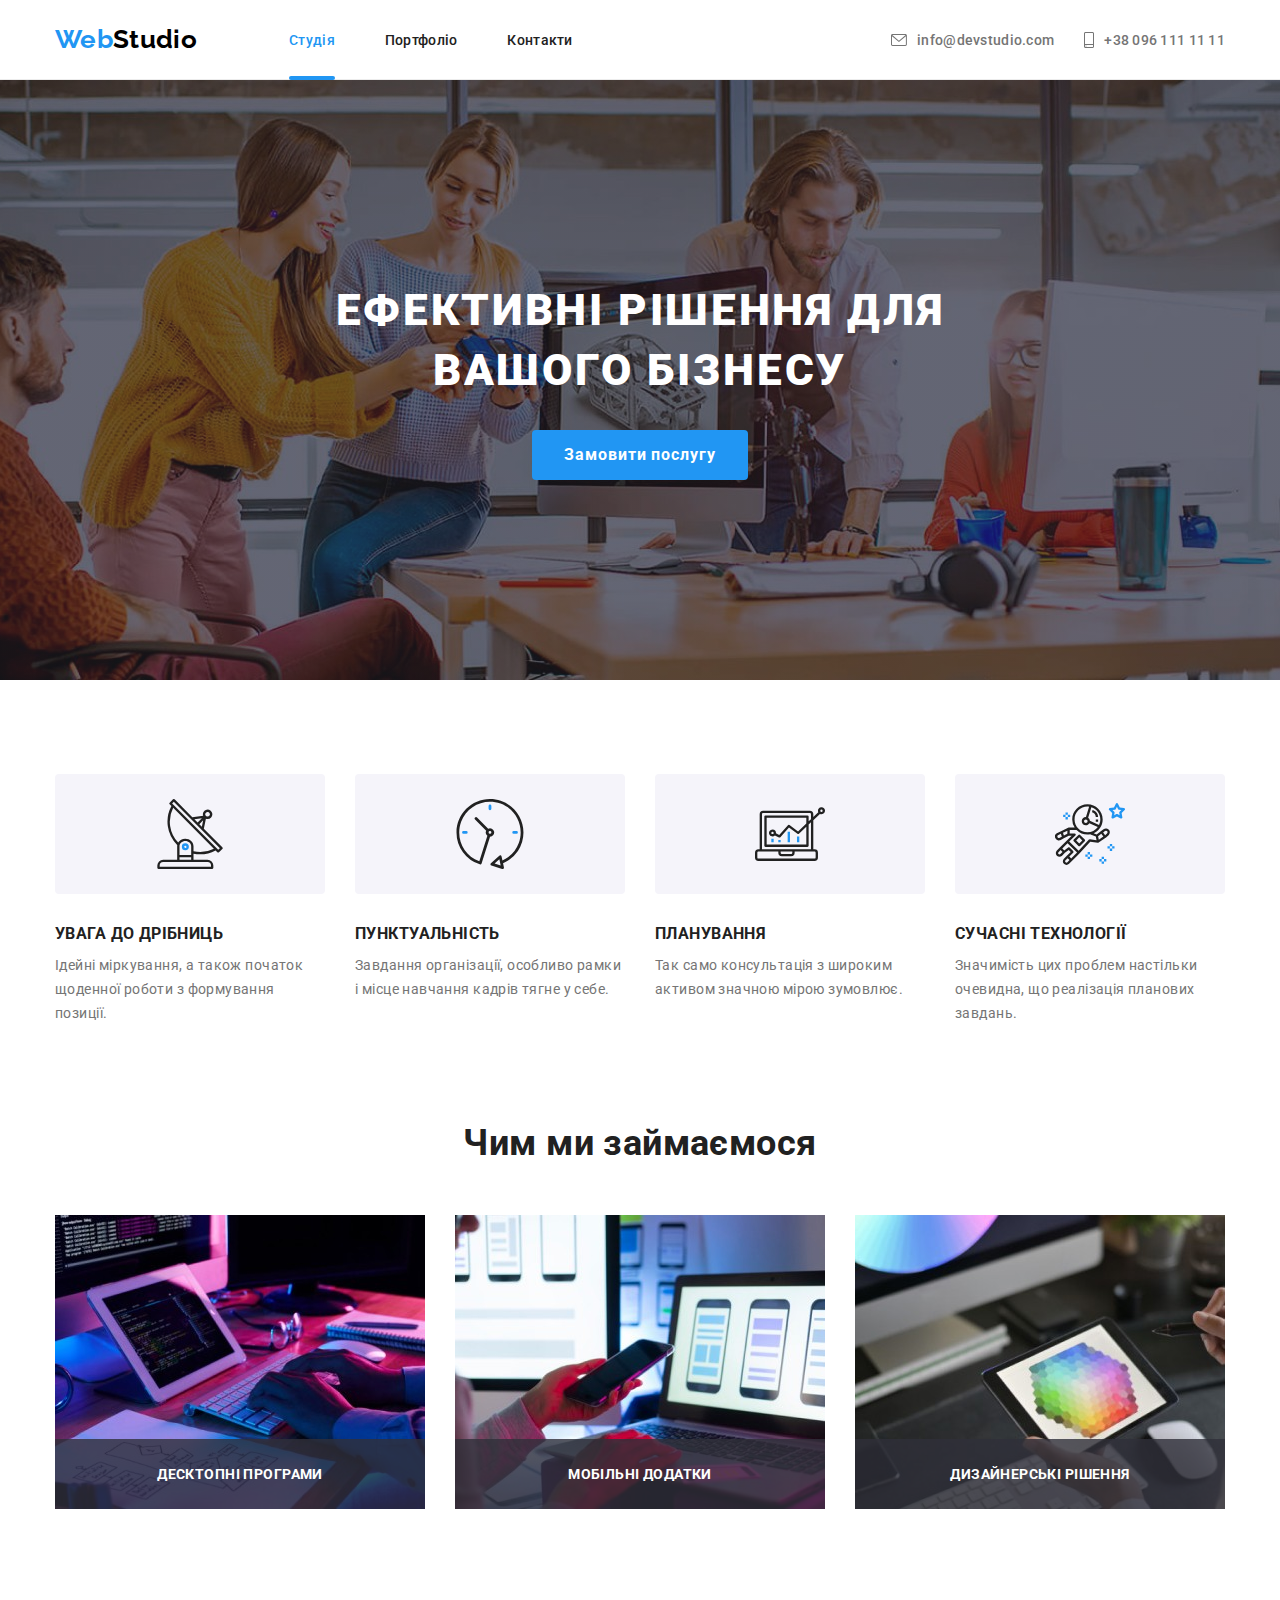
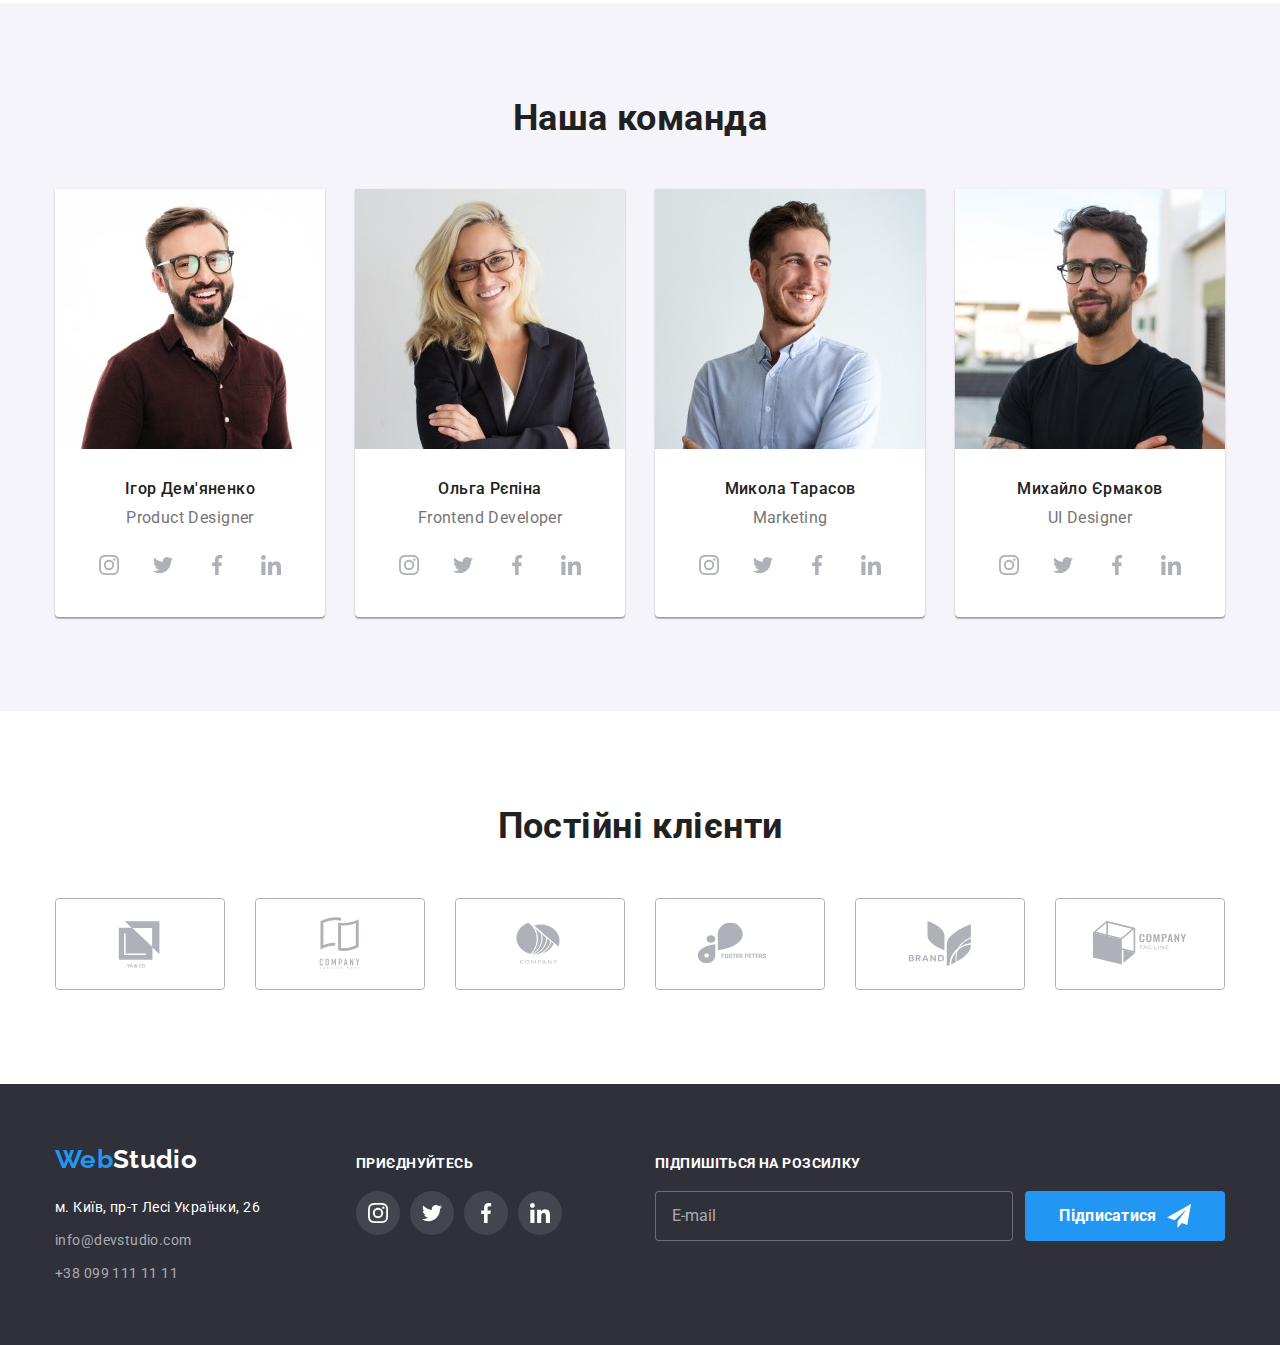
==== commit 4493e729: "after 1st revision" ====
--- a/index.html
+++ b/index.html
@@ -27,7 +27,7 @@
 					</svg>
 				</button>
 				<form class="form">
-					<strong class="form__title">Залиште свої дані, ми вам зателефонуємо</strong>
+					<strong class="form__title">Залиште свої дані, ми вам передзвонимо</strong>
 					<div class="form__group" role="group">
 						<div class="form__wrap">
 							<label class="form__label" for="field-name">Ім'я</label>
@@ -72,8 +72,11 @@
 							<use class="form-agreement__checked" href="./images/icons.svg#modal-checked"></use>
 							<use class="form-agreement__unchecked" href="./images/icons.svg#modal-unchecked"></use>
 						</svg>
-						<span class="form-agreement__text">Погоджуюся з розсилкою та приймаю &nbsp;</span>
-						<a class="form-agreement__link" href="">Умови договору</a>
+
+						<span class="form-agreement__text">
+							Погоджуюся з розсилкою та приймаю&nbsp;
+							<a class="form-agreement__link" href="">Умови&nbsp;договору</a>
+						</span>
 					</label>
 					<!-- </div> -->
 					<button class="form__btn btn" type="submit">Надіслати</button>
--- a/css/main.min.css
+++ b/css/main.min.css
@@ -1 +1 @@
-:root{--main-font: "Roboto", sans-serif;--secondary-font: "Raleway", sans-serif;--main-text-color: #757575;--nav-text-color: #000000;--main-header-color: #ffffff;--secondary-header-color: #212121;--footer-contacts-color: rgba(255, 255, 255, 0.6);--main-bcg-color: #ffffff;--secondary-bcg-color: #f5f4fa;--hero-bcg-color: #2f303a;--footer-bcg-color: #2f303a;--icons-main-color: #afb1b8;--border-color: #eeeeee;--border-line-color: #ececec;--accent-color: #2196f3;--btn-hover-color: #188ce8;--items: 4;--indent: 30px;--btn-close-radius: 0;--animation: 250ms cubic-bezier(0.4, 0, 0.2, 1)}.visually-hidden{position:absolute;white-space:nowrap;width:1px;height:1px;overflow:hidden;border:0;padding:0;clip:rect(0 0 0 0);-webkit-clip-path:inset(50%);clip-path:inset(50%);margin:-1px}.no-scroll{overflow:hidden}.form__btn,.subscribe__btn,.hero__btn{border-radius:4px;border:1px;color:var(--main-header-color);background-color:var(--accent-color);font-weight:700;font-size:16px;line-height:1.875;letter-spacing:.02em;-webkit-box-shadow:0px 4px 4px rgba(0,0,0,0);box-shadow:0px 4px 4px rgba(0,0,0,0);-webkit-transition:-webkit-box-shadow var(--animation);transition:-webkit-box-shadow var(--animation);transition:box-shadow var(--animation);transition:box-shadow var(--animation), -webkit-box-shadow var(--animation)}.form__btn:hover,.subscribe__btn:hover,.hero__btn:hover,.form__btn:focus,.subscribe__btn:focus,.hero__btn:focus{-webkit-box-shadow:0px 4px 4px rgba(0,0,0,.15);box-shadow:0px 4px 4px rgba(0,0,0,.15);cursor:pointer}.address__list,.clients__list,.team__list,.works__list,.features__list,.header-contacts__list,.nav__list,.filter,.mobile-socials__list,.socials__list,.project{padding:0;margin:0;list-style:none}.address__link,.clients__link,.header-contacts__link,.nav__link,.mobile-socials__link,.socials__link,.project__link,.logo{color:var(--main-text-color);text-decoration:none;display:inline-block}h1,h2,h3,p{margin:0}img{display:block;max-width:100%;height:auto;-o-object-fit:cover;object-fit:cover;-o-object-position:center;object-position:center}body{color:var(--main-text-color);background-color:var(--main-bcg-color);font-family:var(--main-font);font-size:14px;line-height:1.19;letter-spacing:.03em}.container{margin:0 auto;padding:0 15px}@media screen and (min-width: 480px){.container{width:480px}}@media screen and (min-width: 768px){.container{width:768px}}@media screen and (min-width: 1200px){.container{width:1200px}}.section-title{margin-bottom:30px;text-align:center;font-size:28px;line-height:1.1785714286;color:var(--secondary-header-color)}@media screen and (min-width: 1200px){.section-title{margin-bottom:50px;font-size:36px}}.logo{font-family:var(--secondary-font);font-weight:700;font-size:24px;line-height:1.1666666667}@media screen and (min-width: 1200px){.logo{font-family:var(--secondary-font);font-weight:700;font-size:26px;line-height:1.1923076923}}.logo__leftpart{color:var(--accent-color)}.logo__rightpart{margin-left:-7px;color:var(--nav-text-color)}.logo-rightpart--dark-theme{color:var(--main-header-color)}.hero__btn{padding:10px 24px;letter-spacing:.06em;-webkit-transition:background-color var(--animation);transition:background-color var(--animation)}.hero__btn:hover,.hero__btn:focus{background-color:var(--btn-hover-color)}@media screen and (min-width: 1200px){.hero__btn{padding:10px 32px}}.subscribe__btn{display:-webkit-inline-box;display:-ms-inline-flexbox;display:inline-flex;-webkit-box-pack:center;-ms-flex-pack:center;justify-content:center;-webkit-box-align:center;-ms-flex-align:center;align-items:center;gap:10px;width:200px;padding:10px 28px;background-color:var(--accent-color);-webkit-transition:background-color var(--animation);transition:background-color var(--animation)}.subscribe__btn:hover,.subscribe__btn:focus{background-color:var(--btn-hover-color)}.subscribe__icon{fill:var(--main-header-color)}.form__btn{display:block;width:200px;padding:10px 52px;-webkit-transition:background-color var(--animation);transition:background-color var(--animation)}.form__btn:hover,.form__btn:focus{background-color:var(--btn-hover-color)}.project{display:-webkit-box;display:-ms-flexbox;display:flex;-ms-flex-wrap:wrap;flex-wrap:wrap;gap:var(--indent);text-align:start}.project__item{--items: 1;width:450px;-ms-flex-preferred-size:calc((100% - var(--indent) * (var(--items) - 1)) / var(--items));flex-basis:calc((100% - var(--indent) * (var(--items) - 1)) / var(--items))}@media screen and (min-width: 768px){.project__item{--items: 2;width:354px;-ms-flex-preferred-size:calc((100% - var(--indent) * (var(--items) - 1)) / var(--items));flex-basis:calc((100% - var(--indent) * (var(--items) - 1)) / var(--items))}}@media screen and (min-width: 1200px){.project__item{--items: 3;width:370px;-ms-flex-preferred-size:calc((100% - var(--indent) * (var(--items) - 1)) / var(--items));flex-basis:calc((100% - var(--indent) * (var(--items) - 1)) / var(--items))}}.project__link{-webkit-box-shadow:0px 1px 1px rgba(0,0,0,0),0px 4px 4px rgba(0,0,0,0),1px 4px 6px rgba(0,0,0,0);box-shadow:0px 1px 1px rgba(0,0,0,0),0px 4px 4px rgba(0,0,0,0),1px 4px 6px rgba(0,0,0,0);-webkit-transition:-webkit-box-shadow var(--animation);transition:-webkit-box-shadow var(--animation);transition:box-shadow var(--animation);transition:box-shadow var(--animation), -webkit-box-shadow var(--animation)}.project__link:hover,.project__link:focus{-webkit-box-shadow:0px 1px 1px rgba(0,0,0,.12),0px 4px 4px rgba(0,0,0,.06),1px 4px 6px rgba(0,0,0,.16);box-shadow:0px 1px 1px rgba(0,0,0,.12),0px 4px 4px rgba(0,0,0,.06),1px 4px 6px rgba(0,0,0,.16)}.project__content{padding:20px 24px;border:1px solid var(--border-color);border-top:none}@media screen and (min-width: 768px)and (max-width: 1199px){.project__content{height:146px}}.project__header{margin-bottom:4px;color:var(--secondary-header-color);font-weight:700;font-size:18px;line-height:2;letter-spacing:.06em}.project__desc{font-size:16px;line-height:1.875}.project__backdrop{position:relative;overflow:hidden}.project__backdrop::before{position:absolute;top:0;left:0;-webkit-transform:translateY(100%);transform:translateY(100%);opacity:0;width:100%;height:100%;display:inline-block;content:"";background-color:rgba(33,150,243,.8);-webkit-transition:opacity var(--animation),-webkit-transform var(--animation);transition:opacity var(--animation),-webkit-transform var(--animation);transition:transform var(--animation),opacity var(--animation);transition:transform var(--animation),opacity var(--animation),-webkit-transform var(--animation)}.project__link:hover .project__backdrop::before,.project__link:focus .project__backdrop::before{opacity:1;-webkit-transform:translateY(0);transform:translateY(0)}.project__backdrop-text{position:absolute;top:50%;left:50%;-webkit-transform:translate(-50%, 50%);transform:translate(-50%, 50%);opacity:0;width:100%;height:100%;padding:63px 24px;font-size:18px;line-height:1.5555555556;color:var(--main-bcg-color);-webkit-transition:opacity var(--animation),-webkit-transform var(--animation);transition:opacity var(--animation),-webkit-transform var(--animation);transition:transform var(--animation),opacity var(--animation);transition:transform var(--animation),opacity var(--animation),-webkit-transform var(--animation)}.project__link:hover .project__backdrop-text,.project__link:focus .project__backdrop-text{opacity:1;-webkit-transform:translate(-50%, -50%);transform:translate(-50%, -50%)}.socials__header{text-transform:uppercase;text-align:center;color:var(--main-header-color);font-weight:700;line-height:1.17;letter-spacing:.03em;margin-bottom:20px}@media screen and (min-width: 1200px){.socials__header{text-align:start}}.socials__list{display:-webkit-box;display:-ms-flexbox;display:flex;-webkit-box-align:center;-ms-flex-align:center;align-items:center;-webkit-box-pack:center;-ms-flex-pack:center;justify-content:center;gap:10px}.socials__link{display:-webkit-box;display:-ms-flexbox;display:flex;-webkit-box-align:center;-ms-flex-align:center;align-items:center;-webkit-box-pack:center;-ms-flex-pack:center;justify-content:center;width:44px;height:44px;border-radius:50%;-webkit-transition:background-color var(--animation);transition:background-color var(--animation)}.socials__link:hover,.socials__link:focus{background-color:var(--accent-color)}.socials__link--dark-theme{background-color:rgba(255,255,255,.1)}.socials__link:hover .socials__icon,.socials__link:focus .socials__icon{fill:#fff}.socials__icon--light-theme{fill:var(--icons-main-color);-webkit-transition:fill var(--animation);transition:fill var(--animation)}.socials__icon--dark-theme{fill:#fff;-webkit-transition:fill var(--animation);transition:fill var(--animation)}.mobile-socials__list{display:-webkit-box;display:-ms-flexbox;display:flex;margin-top:64px}.mobile-socials__item:not(:last-child){border-right:1px solid rgba(33,33,33,.2)}.mobile-socials__link{color:var(--accent-color);font-weight:500;font-size:18px;line-height:1.2222222222;letter-spacing:.02em;padding-right:10px;padding-left:10px}.filter{--indent: 15px 8px;display:-webkit-box;display:-ms-flexbox;display:flex;-ms-flex-wrap:wrap;flex-wrap:wrap;gap:var(--indent);-webkit-box-pack:start;-ms-flex-pack:start;justify-content:flex-start;margin-bottom:30px}@media screen and (min-width: 768px){.filter{-webkit-box-pack:center;-ms-flex-pack:center;justify-content:center}}@media screen and (min-width: 1200px){.filter{margin-bottom:50px}}.filter__btn{border-radius:4px;border:none;padding:6px 22px;color:var(--secondary-header-color);background-color:var(--secondary-bcg-color);-webkit-box-shadow:0px 3px 1px rgba(0,0,0,0),0px 1px 2px rgba(0,0,0,0),0px 2px 2px rgba(0,0,0,0);box-shadow:0px 3px 1px rgba(0,0,0,0),0px 1px 2px rgba(0,0,0,0),0px 2px 2px rgba(0,0,0,0);font-weight:500;font-size:16px;line-height:1.63;-webkit-transition:color var(--animation),background-color var(--animation),-webkit-box-shadow var(--animation);transition:color var(--animation),background-color var(--animation),-webkit-box-shadow var(--animation);transition:color var(--animation),background-color var(--animation),box-shadow var(--animation);transition:color var(--animation),background-color var(--animation),box-shadow var(--animation),-webkit-box-shadow var(--animation)}.filter__btn:hover,.filter__btn:focus,.filter__btn:active{cursor:pointer;color:var(--main-header-color);background-color:var(--accent-color);-webkit-box-shadow:0px 3px 1px rgba(0,0,0,.1),0px 1px 2px rgba(0,0,0,.08),0px 2px 2px rgba(0,0,0,.12);box-shadow:0px 3px 1px rgba(0,0,0,.1),0px 1px 2px rgba(0,0,0,.08),0px 2px 2px rgba(0,0,0,.12)}.backdrop{position:fixed;top:0;left:0;width:100%;height:100%;z-index:150;display:-webkit-box;display:-ms-flexbox;display:flex;-webkit-box-align:center;-ms-flex-align:center;align-items:center;-webkit-box-pack:center;-ms-flex-pack:center;justify-content:center;background-color:rgba(0,0,0,.2);opacity:1;visibility:visible;pointer-events:initial;-webkit-transition:opacity var(--animation),visibility var(--animation);transition:opacity var(--animation),visibility var(--animation)}.backdrop.is-hidden{opacity:0;visibility:hidden;pointer-events:none}.modal{position:relative;-webkit-transform:scale(1);transform:scale(1);z-index:200;width:450px;border-radius:4px;opacity:1;-webkit-transition:opacity var(--animation),-webkit-transform var(--animation);transition:opacity var(--animation),-webkit-transform var(--animation);transition:transform var(--animation),opacity var(--animation);transition:transform var(--animation),opacity var(--animation),-webkit-transform var(--animation);background-color:var(--main-bcg-color)}.backdrop.is-hidden .modal{opacity:0;-webkit-transform:scale(0.3);transform:scale(0.3)}@media screen and (min-width: 1200px){.modal{width:530px}}.modal__btn-close{width:30px;height:30px;padding:6px;border-radius:50%;position:absolute;top:0;left:100%;-webkit-transform:translate(-100%, 0%);transform:translate(-100%, 0%);cursor:pointer;display:-webkit-box;display:-ms-flexbox;display:flex;-webkit-box-align:center;-ms-flex-align:center;align-items:center;-webkit-box-pack:center;-ms-flex-pack:center;justify-content:center;margin-top:8px;margin-left:-8px;border:1px solid rgba(0,0,0,.1);background-color:rgba(0,0,0,0)}.modal__btn-icon{fill:#000;-webkit-transition:fill var(--animation);transition:fill var(--animation)}.modal__btn-close:hover .modal__btn-icon,.modal__btn-close:focus .modal__btn-icon{fill:var(--accent-color)}.form{display:-webkit-box;display:-ms-flexbox;display:flex;-webkit-box-orient:vertical;-webkit-box-direction:normal;-ms-flex-direction:column;flex-direction:column;-webkit-box-align:center;-ms-flex-align:center;align-items:center;padding:40px}.form__title{display:block;text-align:center;margin-bottom:12px;font-weight:700;font-size:20px;line-height:1.5;color:var(--secondary-header-color)}@media screen and (min-width: 1200px){.form-title{line-height:1.172}}.form__group{display:-webkit-box;display:-ms-flexbox;display:flex;-webkit-box-orient:vertical;-webkit-box-direction:normal;-ms-flex-direction:column;flex-direction:column;gap:10px;width:100%;margin-bottom:20px}.form__wrap{display:-webkit-box;display:-ms-flexbox;display:flex;-webkit-box-orient:vertical;-webkit-box-direction:normal;-ms-flex-direction:column;flex-direction:column;gap:4px;width:100%;position:relative;top:0;left:0;font-size:12px;line-height:1.1666666667;letter-spacing:.01em}.form__input{height:40px;border:1px solid rgba(33,33,33,.2);border-radius:4px;padding:12px 15px;padding-left:40px;-webkit-transition:border-color var(--animation);transition:border-color var(--animation)}.form__input:hover,.form__input:focus{cursor:pointer}.form__input:hover,.form__label:focus-within .form__input{border-color:var(--accent-color)}.form__input:focus-visible{outline:rgba(0,0,0,0);border:1px solid var(--accent-color)}.form__icon{position:absolute;top:0;left:0;margin-left:12px;margin-top:28px;pointer-events:none;fill:var(--secondary-header-color);-webkit-transition:fill var(--animation);transition:fill var(--animation)}.form__wrap:focus-within .form__icon,.form__wrap:hover .form__icon{fill:var(--accent-color)}.form__textarea{height:120px;resize:none;border:1px solid rgba(33,33,33,.2);border-radius:4px;padding:12px 15px;font-size:12px;line-height:1.17;letter-spacing:.01em;-webkit-transition:border-color var(--animation);transition:border-color var(--animation)}.form__textarea:hover{border-color:var(--accent-color);cursor:pointer}.form__textarea:focus{cursor:pointer}.form__textarea::-webkit-input-placeholder{font-size:12px;line-height:1.17;letter-spacing:.01em;color:rgba(117,117,117,.5)}.form__textarea::-moz-placeholder{font-size:12px;line-height:1.17;letter-spacing:.01em;color:rgba(117,117,117,.5)}.form__textarea:-ms-input-placeholder{font-size:12px;line-height:1.17;letter-spacing:.01em;color:rgba(117,117,117,.5)}.form__textarea::-ms-input-placeholder{font-size:12px;line-height:1.17;letter-spacing:.01em;color:rgba(117,117,117,.5)}.form__textarea::placeholder{font-size:12px;line-height:1.17;letter-spacing:.01em;color:rgba(117,117,117,.5)}.form__textarea:focus-visible{outline:rgba(0,0,0,0);border:1px solid var(--accent-color)}.form-agreement{display:-webkit-box;display:-ms-flexbox;display:flex;-webkit-box-align:center;-ms-flex-align:center;align-items:center;height:15px;font-size:12px;line-height:1.1666666667;margin-bottom:30px}@media screen and (min-width: 1200px){.form-agreement{height:24px;line-height:1.7142857143}}.form-agreement__link{-webkit-user-select:none;-moz-user-select:none;-ms-user-select:none;user-select:none;color:var(--accent-color);text-underline-position:under}.form-agreement__link:hover,.form-agreement__link:focus{cursor:pointer}.form-agreement__text{margin-left:8px;-webkit-user-select:none;-moz-user-select:none;-ms-user-select:none;user-select:none}.form-agreement__unchecked{pointer-events:none;fill:#212121;opacity:1;-webkit-transition:fill var(--animation),opacity var(--animation);transition:fill var(--animation),opacity var(--animation)}.form-agreement:hover .form-agreement__unchecked,.form-agreement__checkbox:focus+.form-agreement__icon .form-agreement__unchecked{fill:var(--accent-color)}.form-agreement__checkbox:checked+.form-agreement__icon .form-agreement__unchecked{opacity:0}.form-agreement__checked{pointer-events:none;opacity:0;-webkit-transition:opacity var(--animation);transition:opacity var(--animation)}.form-agreement__checkbox:checked+.form-agreement__icon .form-agreement__checked{opacity:1}.subscribe{display:-webkit-box;display:-ms-flexbox;display:flex;-webkit-box-orient:vertical;-webkit-box-direction:normal;-ms-flex-direction:column;flex-direction:column;-webkit-box-pack:center;-ms-flex-pack:center;justify-content:center;-webkit-box-align:center;-ms-flex-align:center;align-items:center;width:100%}@media screen and (min-width: 1200px){.subscribe{-webkit-box-align:start;-ms-flex-align:start;align-items:flex-start}}.subscribe__header{margin-bottom:20px;text-transform:uppercase;font-weight:700;font-size:14px;line-height:1.1428571429;letter-spacing:.03em;color:var(--main-header-color)}.subscribe__wrap{display:-webkit-box;display:-ms-flexbox;display:flex;-webkit-box-orient:vertical;-webkit-box-direction:normal;-ms-flex-direction:column;flex-direction:column;-webkit-box-align:center;-ms-flex-align:center;align-items:center;gap:20px;width:100%}@media screen and (min-width: 1200px){.subscribe__wrap{-webkit-box-orient:horizontal;-webkit-box-direction:normal;-ms-flex-direction:row;flex-direction:row;gap:12px}}.subscribe__input{width:100%;min-height:50px;color:rgba(255,255,255,.6);background-color:var(--hero-bcg-color);border:1px solid rgba(255,255,255,.3);border-radius:4px;padding-left:16px;padding-right:16px;-webkit-box-shadow:0px 4px 4px rgba(0,0,0,0);box-shadow:0px 4px 4px rgba(0,0,0,0);-webkit-transition:-webkit-box-shadow var(--animation);transition:-webkit-box-shadow var(--animation);transition:box-shadow var(--animation);transition:box-shadow var(--animation), -webkit-box-shadow var(--animation)}.subscribe__input::-webkit-input-placeholder{font-size:16px;line-height:1.25;color:rgba(255,255,255,.6)}.subscribe__input::-moz-placeholder{font-size:16px;line-height:1.25;color:rgba(255,255,255,.6)}.subscribe__input:-ms-input-placeholder{font-size:16px;line-height:1.25;color:rgba(255,255,255,.6)}.subscribe__input::-ms-input-placeholder{font-size:16px;line-height:1.25;color:rgba(255,255,255,.6)}.subscribe__input::placeholder{font-size:16px;line-height:1.25;color:rgba(255,255,255,.6)}.subscribe__input:focus-visible{-webkit-box-shadow:0px 4px 4px rgba(0,0,0,.15);box-shadow:0px 4px 4px rgba(0,0,0,.15);outline:none}@media screen and (min-width: 480px){.subscribe__input{width:450px}}@media screen and (min-width: 1200px){.subscribe__input{width:358px}}.burger-menu,.menu-close{display:-webkit-box;display:-ms-flexbox;display:flex;-webkit-box-align:center;-ms-flex-align:center;align-items:center;-webkit-box-pack:center;-ms-flex-pack:center;justify-content:center;width:40px;height:40px;background-color:rgba(0,0,0,0);border:none;margin-left:auto;cursor:pointer}@media screen and (min-width: 768px){.burger-menu,.menu-close{display:none}}.burger-menu .burger-menu__icon{-webkit-transition:fill var(--animation);transition:fill var(--animation)}.burger-menu:hover .burger-menu__icon,.burger-menu:focus .burger-menu__icon{fill:var(--accent-color)}.menu-close{position:absolute;top:0;right:0;-webkit-transform:translate(-50% -50%);transform:translate(-50% -50%);margin-top:10px;margin-right:15px}.menu-close .menu-close__icon{-webkit-transition:fill var(--animation);transition:fill var(--animation)}.menu-close:hover .menu-close__icon,.menu-close:focus .menu-close__icon{fill:var(--accent-color)}.menu-backdrop{position:fixed;top:0;left:0;z-index:100;width:100%;height:100%;opacity:0;pointer-events:none;visibility:hidden;-webkit-transition:opacity var(--animation),visibility var(--animation);transition:opacity var(--animation),visibility var(--animation);background-color:0px 4px 8px rgba(0,0,0,.04),0px 2px 4px rgba(0,0,0,.08),0px 1px 3px rgba(0,0,0,.16)}.menu-backdrop.is-open{opacity:1;pointer-events:initial;visibility:visible}.menu-container{margin-left:auto;max-width:100%;height:100%;background-color:#fff;padding-top:48px;padding-left:40px;padding-bottom:48px;-webkit-transform:translateX(100%);transform:translateX(100%);-webkit-transition:-webkit-transform var(--animation);transition:-webkit-transform var(--animation);transition:transform var(--animation);transition:transform var(--animation), -webkit-transform var(--animation)}.menu-backdrop.is-open .menu-container{-webkit-transform:translateX(0);transform:translateX(0)}@media screen and (max-width: 767px){.menu-container{display:-webkit-box;display:-ms-flexbox;display:flex;-webkit-box-orient:vertical;-webkit-box-direction:normal;-ms-flex-direction:column;flex-direction:column}.nav__list{margin-bottom:auto}}.header{width:100%;height:60px;border-bottom:1px solid var(--border-line-color);background-color:#fff}.header.transparency{background-color:rgba(255,255,255,.9);-webkit-backdrop-filter:blur();backdrop-filter:blur()}@media screen and (min-width: 768px){.header{height:80px}}.header-container{display:-webkit-box;display:-ms-flexbox;display:flex;-webkit-box-align:center;-ms-flex-align:center;align-items:center;height:100%}@media screen and (max-width: 767px){.nav{display:none}}@media screen and (min-width: 768px){.nav{margin-left:88px}}@media screen and (min-width: 1200px){.nav{margin-left:92px}}.nav__list{display:-webkit-box;display:-ms-flexbox;display:flex;-webkit-box-orient:vertical;-webkit-box-direction:normal;-ms-flex-direction:column;flex-direction:column;gap:32px}@media screen and (min-width: 768px){.nav__list{display:-webkit-box;display:-ms-flexbox;display:flex;-webkit-box-orient:horizontal;-webkit-box-direction:normal;-ms-flex-direction:row;flex-direction:row;gap:54px}}@media screen and (min-width: 1200px){.nav__list{gap:50px}}.nav__link{font-weight:500;font-size:40px;line-height:1.175;letter-spacing:.02em;color:var(--secondary-header-color);display:block;-webkit-transition:color var(--animation);transition:color var(--animation)}@media screen and (min-width: 768px){.nav__link{padding-top:32px;padding-bottom:32px;font-size:14px;line-height:1.1428571429}}.nav__link:hover,.nav__link:focus{color:var(--accent-color)}.nav__link--current{color:var(--accent-color)}@media screen and (min-width: 768px){.nav__link--current{position:relative}.nav__link--current::after{position:absolute;bottom:0;left:0;content:"";width:100%;height:4px;border-radius:2px;background-color:var(--accent-color);display:block}}@media screen and (max-width: 767px){.header-contacts{display:none}}@media screen and (min-width: 768px){.header-contacts{margin-left:auto;display:-webkit-box;display:-ms-flexbox;display:flex}}.header-contacts__list{display:-webkit-box;display:-ms-flexbox;display:flex;-webkit-box-orient:vertical;-webkit-box-direction:normal;-ms-flex-direction:column;flex-direction:column;-webkit-box-align:start;-ms-flex-align:start;align-items:flex-start;gap:32px}@media screen and (min-width: 768px){.header-contacts__list{-webkit-box-orient:vertical;-webkit-box-direction:normal;-ms-flex-direction:column;flex-direction:column;gap:10px}}@media screen and (min-width: 1200px){.header-contacts__list{-webkit-box-orient:horizontal;-webkit-box-direction:normal;-ms-flex-direction:row;flex-direction:row;gap:30px}}.header-contacts__link{display:-webkit-box;display:-ms-flexbox;display:flex;color:var(--main-text-color);font-weight:500;font-size:12px;line-height:1.1666666667;letter-spacing:.02em;-webkit-transition:color var(--animation);transition:color var(--animation)}@media screen and (max-width: 767px){.header-contacts__item:first-child .header-contacts__link{font-size:34px;line-height:1.1470588235;color:var(--accent-color)}}@media screen and (max-width: 767px){.header-contacts__item:last-child .header-contacts__link{font-size:24px;line-height:1.1666666667}}.header-contacts__link:hover,.header-contacts__link:focus{color:var(--accent-color);cursor:pointer}@media screen and (min-width: 768px){.header-contacts__link{display:-webkit-box;display:-ms-flexbox;display:flex;-webkit-box-align:center;-ms-flex-align:center;align-items:center;-webkit-box-pack:center;-ms-flex-pack:center;justify-content:center;gap:8px;font-weight:500;font-size:12px;line-height:1.1666666667;letter-spacing:.02em;color:var(--main-text-color)}}@media screen and (min-width: 1200px){.header-contacts__link{gap:10px;padding-top:32px;padding-bottom:32px;font-size:14px;line-height:1.1428571429}}.header-contacts__icon{fill:var(--main-text-color);-webkit-transition:fill var(--animation);transition:fill var(--animation)}.header-contacts__link:hover .header-contacts__icon,.header-contacts__link:focus .header-contacts__icon{fill:var(--accent-color)}.hero{text-align:center;min-width:480px;background-size:cover;padding-top:118px;padding-bottom:118px;margin-left:auto;margin-right:auto;background-position:center;background-color:#c4c4c4;background-repeat:no-repeat;background-position:center;background-image:-webkit-gradient(linear, left top, right top, from(rgba(47, 48, 58, 0.4)), to(rgba(47, 48, 58, 0.4))),url("../images/hero/hero@1x_sm.jpg");background-image:linear-gradient(to right, rgba(47, 48, 58, 0.4), rgba(47, 48, 58, 0.4)),url("../images/hero/hero@1x_sm.jpg");background-image:-webkit-gradient(linear, left top, right top, from(rgba(47, 48, 58, 0.4)), to(rgba(47, 48, 58, 0.4))),-webkit-image-set(url("../images/hero/hero@1x_sm.webp") 1x);background-image:linear-gradient(to right, rgba(47, 48, 58, 0.4), rgba(47, 48, 58, 0.4)),-webkit-image-set(url("../images/hero/hero@1x_sm.webp") 1x)}@media(min-device-pixel-ratio: 2),(-webkit-min-device-pixel-ratio: 2),(min-resolution: 192dpi),(min-resolution: 2dppx){.hero{background-image:-webkit-gradient(linear, left top, right top, from(rgba(47, 48, 58, 0.4)), to(rgba(47, 48, 58, 0.4))),url("../images/hero/hero@2x_sm.jpg");background-image:linear-gradient(to right, rgba(47, 48, 58, 0.4), rgba(47, 48, 58, 0.4)),url("../images/hero/hero@2x_sm.jpg");background-image:-webkit-gradient(linear, left top, right top, from(rgba(47, 48, 58, 0.4)), to(rgba(47, 48, 58, 0.4))),-webkit-image-set(url("../images/hero/hero@2x_sm.webp") 2x);background-image:linear-gradient(to right, rgba(47, 48, 58, 0.4), rgba(47, 48, 58, 0.4)),-webkit-image-set(url("../images/hero/hero@2x_sm.webp") 2x)}}@media screen and (min-width: 768px){.hero{min-width:768px;background-image:-webkit-gradient(linear, left top, right top, from(rgba(47, 48, 58, 0.4)), to(rgba(47, 48, 58, 0.4))),url("../images/hero/hero@1x_md.jpg");background-image:linear-gradient(to right, rgba(47, 48, 58, 0.4), rgba(47, 48, 58, 0.4)),url("../images/hero/hero@1x_md.jpg");background-image:-webkit-gradient(linear, left top, right top, from(rgba(47, 48, 58, 0.4)), to(rgba(47, 48, 58, 0.4))),-webkit-image-set(url("../images/hero/hero@1x_md.webp") 1x);background-image:linear-gradient(to right, rgba(47, 48, 58, 0.4), rgba(47, 48, 58, 0.4)),-webkit-image-set(url("../images/hero/hero@1x_md.webp") 1x)}}@media screen and (min-width: 768px)and (min-device-pixel-ratio: 2),screen and (min-width: 768px)and (-webkit-min-device-pixel-ratio: 2),screen and (min-width: 768px)and (min-resolution: 192dpi),screen and (min-width: 768px)and (min-resolution: 2dppx){.hero{background-image:-webkit-gradient(linear, left top, right top, from(rgba(47, 48, 58, 0.4)), to(rgba(47, 48, 58, 0.4))),url("../images/hero/hero@2x_md.jpg");background-image:linear-gradient(to right, rgba(47, 48, 58, 0.4), rgba(47, 48, 58, 0.4)),url("../images/hero/hero@2x_md.jpg");background-image:-webkit-gradient(linear, left top, right top, from(rgba(47, 48, 58, 0.4)), to(rgba(47, 48, 58, 0.4))),-webkit-image-set(url("../images/hero/hero@2x_md.webp") 2x);background-image:linear-gradient(to right, rgba(47, 48, 58, 0.4), rgba(47, 48, 58, 0.4)),-webkit-image-set(url("../images/hero/hero@2x_md.webp") 2x)}}@media screen and (min-width: 1200px){.hero{min-width:1200px;padding-top:200px;padding-bottom:200px;background-image:-webkit-gradient(linear, left top, right top, from(rgba(47, 48, 58, 0.4)), to(rgba(47, 48, 58, 0.4))),url("../images/hero/hero@1x_lg.jpg");background-image:linear-gradient(to right, rgba(47, 48, 58, 0.4), rgba(47, 48, 58, 0.4)),url("../images/hero/hero@1x_lg.jpg");background-image:-webkit-gradient(linear, left top, right top, from(rgba(47, 48, 58, 0.4)), to(rgba(47, 48, 58, 0.4))),-webkit-image-set(url("../images/hero/hero@1x_lg.webp") 1x);background-image:linear-gradient(to right, rgba(47, 48, 58, 0.4), rgba(47, 48, 58, 0.4)),-webkit-image-set(url("../images/hero/hero@1x_lg.webp") 1x)}}@media screen and (min-width: 1200px)and (min-device-pixel-ratio: 2),screen and (min-width: 1200px)and (-webkit-min-device-pixel-ratio: 2),screen and (min-width: 1200px)and (min-resolution: 192dpi),screen and (min-width: 1200px)and (min-resolution: 2dppx){.hero{background-image:-webkit-gradient(linear, left top, right top, from(rgba(47, 48, 58, 0.4)), to(rgba(47, 48, 58, 0.4))),url("../images/hero/hero@2x_lg.jpg");background-image:linear-gradient(to right, rgba(47, 48, 58, 0.4), rgba(47, 48, 58, 0.4)),url("../images/hero/hero@2x_lg.jpg");background-image:-webkit-gradient(linear, left top, right top, from(rgba(47, 48, 58, 0.4)), to(rgba(47, 48, 58, 0.4))),-webkit-image-set(url("../images/hero/hero@2x_lg.webp") 2x);background-image:linear-gradient(to right, rgba(47, 48, 58, 0.4), rgba(47, 48, 58, 0.4)),-webkit-image-set(url("../images/hero/hero@2x_lg.webp") 2x)}}.hero__title{max-width:695px;margin-left:auto;margin-right:auto;margin-bottom:30px;color:var(--main-header-color);text-transform:uppercase;font-weight:900;font-size:26px;line-height:1.6153846154;letter-spacing:.06em}@media screen and (min-width: 1200px){.hero__title{font-size:44px;line-height:1.3636363636}}.features{margin:0 auto;padding:60px 0 60px;background-color:var(--main-bcg-color);text-align:center}@media screen and (min-width: 1200px){.features{margin:0 auto;padding:94px 0 94px;background-color:var(--main-bcg-color);text-align:center}}.features__list{--items: 1;display:-webkit-box;display:-ms-flexbox;display:flex;-ms-flex-wrap:wrap;flex-wrap:wrap;gap:var(--indent)}.features__item{max-width:450px;-ms-flex-preferred-size:calc((100% - var(--indent) * (var(--items) - 1)) / var(--items));flex-basis:calc((100% - var(--indent) * (var(--items) - 1)) / var(--items));display:-webkit-box;display:-ms-flexbox;display:flex;-webkit-box-orient:vertical;-webkit-box-direction:normal;-ms-flex-direction:column;flex-direction:column}.features__icon-wrap{display:-webkit-box;display:-ms-flexbox;display:flex;-webkit-box-pack:center;-ms-flex-pack:center;justify-content:center;-webkit-box-align:center;-ms-flex-align:center;align-items:center;max-width:450px;height:120px;border-radius:4px;margin-bottom:30px;background-color:var(--secondary-bcg-color)}.features__header{text-transform:uppercase;text-align:center;margin-bottom:10px;color:var(--secondary-header-color);text-align:center}.features__text{text-align:left;line-height:1.7142857143}@media screen and (min-width: 768px){.features__list{--items: 2}.features__item{max-width:354px;-ms-flex-preferred-size:calc((100% - var(--indent) * (var(--items) - 1)) / var(--items));flex-basis:calc((100% - var(--indent) * (var(--items) - 1)) / var(--items))}.features__item:nth-child(2n){margin-bottom:27px}.features__item:last-child{margin-bottom:0}.features__icon-wrap{max-width:354px}.features__header{text-align:left}}@media screen and (min-width: 1200px){.features__list{--items: 4}.features__item{max-width:270px}.features__icon-wrap{max-width:270px}}@media screen and (max-width: 1199px){.works{display:none}}@media screen and (min-width: 1200px){.works{margin:0 auto;padding:0 0 94px;background-color:var(--main-bcg-color);text-align:center}.works__list{display:-webkit-box;display:-ms-flexbox;display:flex;-ms-flex-wrap:wrap;flex-wrap:wrap;gap:var(--indent);text-align:center}.works__item{--items: 3;min-width:370px;-ms-flex-preferred-size:calc((100% - var(--indent) * (var(--items) - 1)) / var(--items));flex-basis:calc((100% - var(--indent) * (var(--items) - 1)) / var(--items));position:relative}.works__description{position:absolute;left:0;bottom:0;width:100%;font-weight:700;line-height:1.1428571429;text-transform:uppercase;color:#fff;padding:27px 0;background-color:rgba(47,48,58,.8);display:block}}.team{margin:0 auto;padding:60px 0 60px;background-color:var(--secondary-bcg-color);text-align:center}@media screen and (min-width: 1200px){.team{margin:0 auto;padding:94px 0 94px;background-color:var(--secondary-bcg-color);text-align:center}}.team__list{display:-webkit-box;display:-ms-flexbox;display:flex;-ms-flex-wrap:wrap;flex-wrap:wrap;gap:var(--indent)}.team__item{--items: 1;max-width:450px;-ms-flex-preferred-size:calc((100% - var(--indent) * (var(--items) - 1)) / var(--items));flex-basis:calc((100% - var(--indent) * (var(--items) - 1)) / var(--items));border-radius:0px 0px 4px 4px;background-color:var(--main-bcg-color);-webkit-box-shadow:0px 1px 3px rgba(0,0,0,.12),0px 1px 1px rgba(0,0,0,.14),0px 2px 1px rgba(0,0,0,.2);box-shadow:0px 1px 3px rgba(0,0,0,.12),0px 1px 1px rgba(0,0,0,.14),0px 2px 1px rgba(0,0,0,.2)}@media screen and (min-width: 768px){.team__item{--items: 2;width:354px}}@media screen and (min-width: 1200px){.team__item{--items: 4;max-width:270px}}.team__textpart{padding-top:30px;padding-bottom:24px}@media screen and (min-width: 1200px){.team__textpart{padding-bottom:30px}}.team__header{margin-bottom:10px;color:var(--secondary-header-color);font-weight:500;font-size:16px}.team__text{margin-bottom:16px;font-size:16px}.clients{margin:0 auto;padding:60px 0 60px;background-color:var(--secondary-bcg-color);text-align:center}@media screen and (min-width: 1200px){.clients{margin:0 auto;padding:94px 0 94px;background-color:var(--secondary-bcg-color);text-align:center}}.clients__list{display:-webkit-box;display:-ms-flexbox;display:flex;-ms-flex-wrap:wrap;flex-wrap:wrap;gap:var(--indent);-webkit-box-align:center;-ms-flex-align:center;align-items:center;-webkit-box-pack:center;-ms-flex-pack:center;justify-content:center}.clients-item{--items: 2;-ms-flex-preferred-size:calc((100% - var(--indent) * (var(--items) - 1)) / var(--items));flex-basis:calc((100% - var(--indent) * (var(--items) - 1)) / var(--items))}.clients__link{display:-webkit-box;display:-ms-flexbox;display:flex;-webkit-box-align:center;-ms-flex-align:center;align-items:center;-webkit-box-pack:center;-ms-flex-pack:center;justify-content:center;width:210px;height:92px;border:1px solid var(--icons-main-color);border-radius:4px;-webkit-transition:border-color var(--animation);transition:border-color var(--animation)}.clients__link:hover,.clients__link:focus{border-color:var(--accent-color)}.clients__icon{fill:var(--icons-main-color);-webkit-transition:fill var(--animation);transition:fill var(--animation)}.clients__link:hover .clients__icon,.clients__link:focus .clients__icon{fill:var(--accent-color)}@media screen and (min-width: 768px){.clients-item{--items: 3;-ms-flex-preferred-size:calc((100% - var(--indent) * (var(--items) - 1)) / var(--items));flex-basis:calc((100% - var(--indent) * (var(--items) - 1)) / var(--items))}.clients__link{width:226px}}@media screen and (min-width: 1200px){.clients-item{--items: 6;-ms-flex-preferred-size:calc((100% - var(--indent) * (var(--items) - 1)) / var(--items));flex-basis:calc((100% - var(--indent) * (var(--items) - 1)) / var(--items))}.clients__link{width:170px}}.projects{margin:0 auto;padding:60px 0 60px;background-color:var(--main-bcg-color);text-align:center}@media screen and (min-width: 1200px){.projects{margin:0 auto;padding:94px 0 94px;background-color:var(--main-bcg-color);text-align:center}}.address__list{text-align:center}@media screen and (min-width: 1200px){.address__list{text-align:start}}.address__item:not(:last-child){margin-bottom:8px}@media screen and (min-width: 1200px){.address__item:not(:last-child){margin-bottom:9px}}.address__link{color:var(--footer-contacts-color);font-style:normal;line-height:1.7142857143;display:inline-block;-webkit-transition:color var(--animation);transition:color var(--animation)}.address__link:hover,.address__link:focus{color:var(--main-header-color)}.address__item:first-child .address__link{color:var(--main-header-color)}.footer{background-color:var(--footer-bcg-color)}.footer__container{display:-webkit-box;display:-ms-flexbox;display:flex;-webkit-box-orient:vertical;-webkit-box-direction:normal;-ms-flex-direction:column;flex-direction:column;-webkit-box-align:center;-ms-flex-align:center;align-items:center;gap:60px;text-align:center}.footer__logo{margin-bottom:20px}.footer__address-socials{display:-webkit-box;display:-ms-flexbox;display:flex;-webkit-box-orient:vertical;-webkit-box-direction:normal;-ms-flex-direction:column;flex-direction:column;gap:60px}@media screen and (min-width: 768px){.footer__address-socials{-webkit-box-orient:horizontal;-webkit-box-direction:normal;-ms-flex-direction:row;flex-direction:row;-webkit-box-align:baseline;-ms-flex-align:baseline;align-items:baseline;gap:165px}}.footer__wrap{padding-top:60px;padding-bottom:60px}@media screen and (min-width: 1200px){.footer__container{-webkit-box-orient:horizontal;-webkit-box-direction:normal;-ms-flex-direction:row;flex-direction:row;text-align:start;gap:93px}.footer__address-wrap{min-width:231px;text-align:start;margin-right:0}.footer__address-socials{-webkit-box-orient:horizontal;-webkit-box-direction:normal;-ms-flex-direction:row;flex-direction:row;-webkit-box-align:baseline;-ms-flex-align:baseline;align-items:baseline;gap:70px}}.footer__logo{margin-bottom:20px}/*# sourceMappingURL=main.min.css.map */+:root{--main-font: "Roboto", sans-serif;--secondary-font: "Raleway", sans-serif;--main-text-color: #757575;--nav-text-color: #000000;--main-header-color: #ffffff;--secondary-header-color: #212121;--footer-contacts-color: rgba(255, 255, 255, 0.6);--main-bcg-color: #ffffff;--secondary-bcg-color: #f5f4fa;--hero-bcg-color: #2f303a;--footer-bcg-color: #2f303a;--icons-main-color: #afb1b8;--border-color: #eeeeee;--border-line-color: #ececec;--accent-color: #2196f3;--btn-hover-color: #188ce8;--items: 4;--indent: 30px;--btn-close-radius: 0;--animation: 250ms cubic-bezier(0.4, 0, 0.2, 1)}.visually-hidden{position:absolute;white-space:nowrap;width:1px;height:1px;overflow:hidden;border:0;padding:0;clip:rect(0 0 0 0);-webkit-clip-path:inset(50%);clip-path:inset(50%);margin:-1px}.no-scroll{overflow:hidden}.form__btn,.subscribe__btn,.hero__btn{border-radius:4px;border:1px;color:var(--main-header-color);background-color:var(--accent-color);font-weight:700;font-size:16px;line-height:1.875;letter-spacing:.02em;-webkit-box-shadow:0px 4px 4px rgba(0,0,0,0);box-shadow:0px 4px 4px rgba(0,0,0,0);-webkit-transition:-webkit-box-shadow var(--animation);transition:-webkit-box-shadow var(--animation);transition:box-shadow var(--animation);transition:box-shadow var(--animation), -webkit-box-shadow var(--animation)}.form__btn:hover,.subscribe__btn:hover,.hero__btn:hover,.form__btn:focus,.subscribe__btn:focus,.hero__btn:focus{-webkit-box-shadow:0px 4px 4px rgba(0,0,0,.15);box-shadow:0px 4px 4px rgba(0,0,0,.15);cursor:pointer}.address__list,.clients__list,.team__list,.works__list,.features__list,.header-contacts__list,.nav__list,.filter,.mobile-socials__list,.socials__list,.project{padding:0;margin:0;list-style:none}.address__link,.clients__link,.header-contacts__link,.nav__link,.mobile-socials__link,.socials__link,.project__link,.logo{color:var(--main-text-color);text-decoration:none;display:inline-block}h1,h2,h3,p{margin:0}img{display:block;max-width:100%;height:auto;-o-object-fit:cover;object-fit:cover;-o-object-position:center;object-position:center}body{color:var(--main-text-color);background-color:var(--main-bcg-color);font-family:var(--main-font);font-size:14px;line-height:1.19;letter-spacing:.03em}.container{margin:0 auto;padding:0 15px}@media screen and (min-width: 480px){.container{width:480px}}@media screen and (min-width: 768px){.container{width:768px}}@media screen and (min-width: 1200px){.container{width:1200px}}.section-title{margin-bottom:30px;text-align:center;font-size:28px;line-height:1.1785714286;color:var(--secondary-header-color)}@media screen and (min-width: 1200px){.section-title{margin-bottom:50px;font-size:36px}}.logo{font-family:var(--secondary-font);font-weight:700;font-size:24px;line-height:1.1666666667}@media screen and (min-width: 1200px){.logo{font-family:var(--secondary-font);font-weight:700;font-size:26px;line-height:1.1923076923}}.logo__leftpart{color:var(--accent-color)}.logo__rightpart{margin-left:-7px;color:var(--nav-text-color)}.logo-rightpart--dark-theme{color:var(--main-header-color)}.hero__btn{padding:10px 24px;letter-spacing:.06em;-webkit-transition:background-color var(--animation);transition:background-color var(--animation)}.hero__btn:hover,.hero__btn:focus{background-color:var(--btn-hover-color)}@media screen and (min-width: 1200px){.hero__btn{padding:10px 32px}}.subscribe__btn{display:-webkit-inline-box;display:-ms-inline-flexbox;display:inline-flex;-webkit-box-pack:center;-ms-flex-pack:center;justify-content:center;-webkit-box-align:center;-ms-flex-align:center;align-items:center;gap:10px;width:200px;padding:10px 28px;background-color:var(--accent-color);-webkit-transition:background-color var(--animation);transition:background-color var(--animation)}.subscribe__btn:hover,.subscribe__btn:focus{background-color:var(--btn-hover-color)}.subscribe__icon{fill:var(--main-header-color)}.form__btn{display:block;width:200px;padding:10px 52px;-webkit-transition:background-color var(--animation);transition:background-color var(--animation)}.form__btn:hover,.form__btn:focus{background-color:var(--btn-hover-color)}.project{display:-webkit-box;display:-ms-flexbox;display:flex;-ms-flex-wrap:wrap;flex-wrap:wrap;gap:var(--indent);text-align:start}.project__item{--items: 1;width:450px;-ms-flex-preferred-size:calc((100% - var(--indent) * (var(--items) - 1)) / var(--items));flex-basis:calc((100% - var(--indent) * (var(--items) - 1)) / var(--items))}@media screen and (min-width: 768px){.project__item{--items: 2;width:354px;-ms-flex-preferred-size:calc((100% - var(--indent) * (var(--items) - 1)) / var(--items));flex-basis:calc((100% - var(--indent) * (var(--items) - 1)) / var(--items))}}@media screen and (min-width: 1200px){.project__item{--items: 3;width:370px;-ms-flex-preferred-size:calc((100% - var(--indent) * (var(--items) - 1)) / var(--items));flex-basis:calc((100% - var(--indent) * (var(--items) - 1)) / var(--items))}}.project__link{-webkit-box-shadow:0px 1px 1px rgba(0,0,0,0),0px 4px 4px rgba(0,0,0,0),1px 4px 6px rgba(0,0,0,0);box-shadow:0px 1px 1px rgba(0,0,0,0),0px 4px 4px rgba(0,0,0,0),1px 4px 6px rgba(0,0,0,0);-webkit-transition:-webkit-box-shadow var(--animation);transition:-webkit-box-shadow var(--animation);transition:box-shadow var(--animation);transition:box-shadow var(--animation), -webkit-box-shadow var(--animation)}.project__link:hover,.project__link:focus{-webkit-box-shadow:0px 1px 1px rgba(0,0,0,.12),0px 4px 4px rgba(0,0,0,.06),1px 4px 6px rgba(0,0,0,.16);box-shadow:0px 1px 1px rgba(0,0,0,.12),0px 4px 4px rgba(0,0,0,.06),1px 4px 6px rgba(0,0,0,.16)}.project__content{padding:20px 24px;border:1px solid var(--border-color);border-top:none}@media screen and (min-width: 768px)and (max-width: 1199px){.project__content{height:146px}}.project__header{margin-bottom:4px;color:var(--secondary-header-color);font-weight:700;font-size:18px;line-height:2;letter-spacing:.06em}.project__desc{font-size:16px;line-height:1.875}.project__backdrop{position:relative;overflow:hidden}.project__backdrop::before{position:absolute;top:0;left:0;-webkit-transform:translateY(100%);transform:translateY(100%);opacity:0;width:100%;height:100%;display:inline-block;content:"";background-color:rgba(33,150,243,.8);-webkit-transition:opacity var(--animation),-webkit-transform var(--animation);transition:opacity var(--animation),-webkit-transform var(--animation);transition:transform var(--animation),opacity var(--animation);transition:transform var(--animation),opacity var(--animation),-webkit-transform var(--animation)}.project__link:hover .project__backdrop::before,.project__link:focus .project__backdrop::before{opacity:1;-webkit-transform:translateY(0);transform:translateY(0)}.project__backdrop-text{position:absolute;top:50%;left:50%;-webkit-transform:translate(-50%, 50%);transform:translate(-50%, 50%);opacity:0;width:100%;height:100%;display:-webkit-inline-box;display:-ms-inline-flexbox;display:inline-flex;-webkit-box-align:center;-ms-flex-align:center;align-items:center;font-size:18px;line-height:1.5555555556;color:var(--main-bcg-color);-webkit-transition:opacity var(--animation),-webkit-transform var(--animation);transition:opacity var(--animation),-webkit-transform var(--animation);transition:transform var(--animation),opacity var(--animation);transition:transform var(--animation),opacity var(--animation),-webkit-transform var(--animation)}.project__link:hover .project__backdrop-text,.project__link:focus .project__backdrop-text{opacity:1;-webkit-transform:translate(-50%, -50%);transform:translate(-50%, -50%)}@media screen and (min-width: 480px){.project__backdrop-text{padding:77px 24px}}@media screen and (min-width: 768px){.project__backdrop-text{padding:49px 24px 77px 24px}}@media screen and (min-width: 1200px){.project__backdrop-text{padding:63px 24px}}.socials__header{text-transform:uppercase;text-align:center;color:var(--main-header-color);font-weight:700;line-height:1.17;letter-spacing:.03em;margin-bottom:20px}@media screen and (min-width: 1200px){.socials__header{text-align:start}}.socials__list{display:-webkit-box;display:-ms-flexbox;display:flex;-webkit-box-align:center;-ms-flex-align:center;align-items:center;-webkit-box-pack:center;-ms-flex-pack:center;justify-content:center;gap:10px}.socials__link{display:-webkit-box;display:-ms-flexbox;display:flex;-webkit-box-align:center;-ms-flex-align:center;align-items:center;-webkit-box-pack:center;-ms-flex-pack:center;justify-content:center;width:44px;height:44px;border-radius:50%;-webkit-transition:background-color var(--animation);transition:background-color var(--animation)}.socials__link:hover,.socials__link:focus{background-color:var(--accent-color)}.socials__link--dark-theme{background-color:rgba(255,255,255,.1)}.socials__link:hover .socials__icon,.socials__link:focus .socials__icon{fill:#fff}.socials__icon--light-theme{fill:var(--icons-main-color);-webkit-transition:fill var(--animation);transition:fill var(--animation)}.socials__icon--dark-theme{fill:#fff;-webkit-transition:fill var(--animation);transition:fill var(--animation)}.mobile-socials__list{display:-webkit-box;display:-ms-flexbox;display:flex;-ms-flex-wrap:wrap;flex-wrap:wrap;margin-top:64px}.mobile-socials__item:not(:last-child){border-right:1px solid rgba(33,33,33,.2)}.mobile-socials__link{color:var(--accent-color);font-weight:500;font-size:18px;line-height:1.2222222222;letter-spacing:.02em;padding-right:10px;padding-left:10px}.filter{--indent: 15px 8px;display:-webkit-box;display:-ms-flexbox;display:flex;-ms-flex-wrap:wrap;flex-wrap:wrap;gap:var(--indent);-webkit-box-pack:start;-ms-flex-pack:start;justify-content:flex-start;margin-bottom:30px}@media screen and (min-width: 768px){.filter{-webkit-box-pack:center;-ms-flex-pack:center;justify-content:center}}@media screen and (min-width: 1200px){.filter{margin-bottom:50px}}.filter__btn{border-radius:4px;border:none;padding:6px 22px;color:var(--secondary-header-color);background-color:var(--secondary-bcg-color);-webkit-box-shadow:0px 3px 1px rgba(0,0,0,0),0px 1px 2px rgba(0,0,0,0),0px 2px 2px rgba(0,0,0,0);box-shadow:0px 3px 1px rgba(0,0,0,0),0px 1px 2px rgba(0,0,0,0),0px 2px 2px rgba(0,0,0,0);font-weight:500;font-size:16px;line-height:1.63;-webkit-transition:color var(--animation),background-color var(--animation),-webkit-box-shadow var(--animation);transition:color var(--animation),background-color var(--animation),-webkit-box-shadow var(--animation);transition:color var(--animation),background-color var(--animation),box-shadow var(--animation);transition:color var(--animation),background-color var(--animation),box-shadow var(--animation),-webkit-box-shadow var(--animation)}.filter__btn:hover,.filter__btn:focus,.filter__btn:active{cursor:pointer;color:var(--main-header-color);background-color:var(--accent-color);-webkit-box-shadow:0px 3px 1px rgba(0,0,0,.1),0px 1px 2px rgba(0,0,0,.08),0px 2px 2px rgba(0,0,0,.12);box-shadow:0px 3px 1px rgba(0,0,0,.1),0px 1px 2px rgba(0,0,0,.08),0px 2px 2px rgba(0,0,0,.12)}.backdrop{position:fixed;top:0;left:0;width:100%;height:100%;overflow-y:scroll;z-index:150;display:-webkit-box;display:-ms-flexbox;display:flex;-webkit-box-align:center;-ms-flex-align:center;align-items:center;-webkit-box-pack:center;-ms-flex-pack:center;justify-content:center;background-color:rgba(0,0,0,.2);opacity:1;visibility:visible;pointer-events:initial;-webkit-transition:opacity var(--animation),visibility var(--animation);transition:opacity var(--animation),visibility var(--animation)}.backdrop.is-hidden{opacity:0;visibility:hidden;pointer-events:none}.modal{position:relative;-webkit-transform:scale(1);transform:scale(1);z-index:200;width:450px;height:100%;overflow-y:scroll;border-radius:4px;opacity:1;-webkit-transition:opacity var(--animation),-webkit-transform var(--animation);transition:opacity var(--animation),-webkit-transform var(--animation);transition:transform var(--animation),opacity var(--animation);transition:transform var(--animation),opacity var(--animation),-webkit-transform var(--animation);background-color:var(--main-bcg-color)}.backdrop.is-hidden .modal{opacity:0;-webkit-transform:scale(0.3);transform:scale(0.3)}@media screen and (max-width: 480px){.modal{width:450px}}@media screen and (min-width: 480px){.modal{width:450px;height:609px}}@media screen and (min-width: 1200px){.modal{width:530px;height:581px}}.modal__btn-close{width:30px;height:30px;padding:6px;border-radius:50%;position:absolute;top:0;left:100%;-webkit-transform:translate(-100%, 0%);transform:translate(-100%, 0%);cursor:pointer;display:-webkit-box;display:-ms-flexbox;display:flex;-webkit-box-align:center;-ms-flex-align:center;align-items:center;-webkit-box-pack:center;-ms-flex-pack:center;justify-content:center;margin-top:8px;margin-left:-8px;border:1px solid rgba(0,0,0,.1);background-color:rgba(0,0,0,0)}.modal__btn-icon{fill:#000;-webkit-transition:fill var(--animation);transition:fill var(--animation)}.modal__btn-close:hover .modal__btn-icon,.modal__btn-close:focus .modal__btn-icon{fill:var(--accent-color)}.form{display:-webkit-box;display:-ms-flexbox;display:flex;-webkit-box-orient:vertical;-webkit-box-direction:normal;-ms-flex-direction:column;flex-direction:column;-webkit-box-align:center;-ms-flex-align:center;align-items:center;width:100%;height:100%;padding:40px}.form__title{display:block;text-align:center;margin-bottom:12px;font-weight:700;font-size:20px;line-height:1.5;color:var(--secondary-header-color)}@media screen and (min-width: 1200px){.form-title{line-height:1.172}}.form__group{display:-webkit-box;display:-ms-flexbox;display:flex;-webkit-box-orient:vertical;-webkit-box-direction:normal;-ms-flex-direction:column;flex-direction:column;gap:10px;width:100%;margin-bottom:20px}.form__wrap{display:-webkit-box;display:-ms-flexbox;display:flex;-webkit-box-orient:vertical;-webkit-box-direction:normal;-ms-flex-direction:column;flex-direction:column;gap:4px;width:100%;position:relative;top:0;left:0;font-size:12px;line-height:1.1666666667;letter-spacing:.01em}.form__input{height:40px;border:1px solid rgba(33,33,33,.2);border-radius:4px;padding:12px 15px;padding-left:40px;-webkit-transition:border-color var(--animation);transition:border-color var(--animation)}.form__input:hover,.form__input:focus{cursor:pointer}.form__input:hover,.form__label:focus-within .form__input{border-color:var(--accent-color)}.form__input:focus-visible{outline:rgba(0,0,0,0);border:1px solid var(--accent-color)}.form__icon{position:absolute;top:0;left:0;margin-left:12px;margin-top:28px;pointer-events:none;fill:var(--secondary-header-color);-webkit-transition:fill var(--animation);transition:fill var(--animation)}.form__wrap:focus-within .form__icon,.form__wrap:hover .form__icon{fill:var(--accent-color)}.form__textarea{height:120px;resize:none;border:1px solid rgba(33,33,33,.2);border-radius:4px;padding:12px 15px;font-size:12px;line-height:1.17;letter-spacing:.01em;-webkit-transition:border-color var(--animation);transition:border-color var(--animation)}.form__textarea:hover{border-color:var(--accent-color);cursor:pointer}.form__textarea:focus{cursor:pointer}.form__textarea::-webkit-input-placeholder{font-size:12px;line-height:1.17;letter-spacing:.01em;color:rgba(117,117,117,.5)}.form__textarea::-moz-placeholder{font-size:12px;line-height:1.17;letter-spacing:.01em;color:rgba(117,117,117,.5)}.form__textarea:-ms-input-placeholder{font-size:12px;line-height:1.17;letter-spacing:.01em;color:rgba(117,117,117,.5)}.form__textarea::-ms-input-placeholder{font-size:12px;line-height:1.17;letter-spacing:.01em;color:rgba(117,117,117,.5)}.form__textarea::placeholder{font-size:12px;line-height:1.17;letter-spacing:.01em;color:rgba(117,117,117,.5)}.form__textarea:focus-visible{outline:rgba(0,0,0,0);border:1px solid var(--accent-color)}.form-agreement{display:-webkit-box;display:-ms-flexbox;display:flex;margin-bottom:30px;-webkit-box-align:center;-ms-flex-align:center;align-items:center;height:15px}@media screen and (min-width: 1200px){.form-agreement{height:24px}}.form-agreement__link{-webkit-user-select:none;-moz-user-select:none;-ms-user-select:none;user-select:none;font-size:12px;line-height:1.1666666667;color:var(--accent-color);text-underline-position:under}.form-agreement__link:hover,.form-agreement__link:focus{cursor:pointer}@media screen and (min-width: 1200px){.form-agreement__link{height:24px;line-height:1.7142857143}}.form-agreement__text{height:15px;margin-left:8px;-webkit-user-select:none;-moz-user-select:none;-ms-user-select:none;user-select:none;font-size:12px;line-height:1.1666666667}@media screen and (min-width: 1200px){.form-agreement__text{height:24px;line-height:1.7142857143}}.form-agreement__unchecked{pointer-events:none;fill:#212121;opacity:1;-webkit-transition:fill var(--animation),opacity var(--animation);transition:fill var(--animation),opacity var(--animation)}.form-agreement:hover .form-agreement__unchecked,.form-agreement__checkbox:focus+.form-agreement__icon .form-agreement__unchecked{fill:var(--accent-color)}.form-agreement__checkbox:checked+.form-agreement__icon .form-agreement__unchecked{opacity:0}.form-agreement__checked{pointer-events:none;opacity:0;-webkit-transition:opacity var(--animation);transition:opacity var(--animation)}.form-agreement__checkbox:checked+.form-agreement__icon .form-agreement__checked{opacity:1}.subscribe{display:-webkit-box;display:-ms-flexbox;display:flex;-webkit-box-orient:vertical;-webkit-box-direction:normal;-ms-flex-direction:column;flex-direction:column;-webkit-box-pack:center;-ms-flex-pack:center;justify-content:center;-webkit-box-align:center;-ms-flex-align:center;align-items:center;width:100%}@media screen and (min-width: 1200px){.subscribe{-webkit-box-align:start;-ms-flex-align:start;align-items:flex-start}}.subscribe__header{margin-bottom:20px;text-transform:uppercase;font-weight:700;font-size:14px;line-height:1.1428571429;letter-spacing:.03em;color:var(--main-header-color)}.subscribe__wrap{display:-webkit-box;display:-ms-flexbox;display:flex;-webkit-box-orient:vertical;-webkit-box-direction:normal;-ms-flex-direction:column;flex-direction:column;-webkit-box-align:center;-ms-flex-align:center;align-items:center;gap:20px;width:100%}@media screen and (min-width: 1200px){.subscribe__wrap{-webkit-box-orient:horizontal;-webkit-box-direction:normal;-ms-flex-direction:row;flex-direction:row;gap:12px}}.subscribe__input{width:100%;min-height:50px;color:rgba(255,255,255,.6);background-color:var(--hero-bcg-color);border:1px solid rgba(255,255,255,.3);border-radius:4px;padding-left:16px;padding-right:16px;-webkit-box-shadow:0px 4px 4px rgba(0,0,0,0);box-shadow:0px 4px 4px rgba(0,0,0,0);-webkit-transition:-webkit-box-shadow var(--animation);transition:-webkit-box-shadow var(--animation);transition:box-shadow var(--animation);transition:box-shadow var(--animation), -webkit-box-shadow var(--animation)}.subscribe__input::-webkit-input-placeholder{font-size:16px;line-height:1.25;color:rgba(255,255,255,.6)}.subscribe__input::-moz-placeholder{font-size:16px;line-height:1.25;color:rgba(255,255,255,.6)}.subscribe__input:-ms-input-placeholder{font-size:16px;line-height:1.25;color:rgba(255,255,255,.6)}.subscribe__input::-ms-input-placeholder{font-size:16px;line-height:1.25;color:rgba(255,255,255,.6)}.subscribe__input::placeholder{font-size:16px;line-height:1.25;color:rgba(255,255,255,.6)}.subscribe__input:focus-visible{-webkit-box-shadow:0px 4px 4px rgba(0,0,0,.15);box-shadow:0px 4px 4px rgba(0,0,0,.15);outline:none}@media screen and (min-width: 480px){.subscribe__input{width:450px}}@media screen and (min-width: 1200px){.subscribe__input{width:358px}}.burger-menu,.menu-close{display:-webkit-box;display:-ms-flexbox;display:flex;-webkit-box-align:center;-ms-flex-align:center;align-items:center;-webkit-box-pack:center;-ms-flex-pack:center;justify-content:center;width:40px;height:40px;background-color:rgba(0,0,0,0);border:none;margin-left:auto;cursor:pointer}@media screen and (min-width: 768px){.burger-menu,.menu-close{display:none}}.burger-menu .burger-menu__icon{-webkit-transition:fill var(--animation);transition:fill var(--animation)}.burger-menu:hover .burger-menu__icon,.burger-menu:focus .burger-menu__icon{fill:var(--accent-color)}.menu-close{position:absolute;top:0;right:0;-webkit-transform:translate(-50% -50%);transform:translate(-50% -50%);margin-top:10px;margin-right:15px}.menu-close .menu-close__icon{-webkit-transition:fill var(--animation);transition:fill var(--animation)}.menu-close:hover .menu-close__icon,.menu-close:focus .menu-close__icon{fill:var(--accent-color)}.menu-backdrop{position:fixed;top:0;left:0;z-index:100;width:100%;height:100%;opacity:0;pointer-events:none;visibility:hidden;-webkit-transition:opacity var(--animation),visibility var(--animation);transition:opacity var(--animation),visibility var(--animation);background-color:0px 4px 8px rgba(0,0,0,.04),0px 2px 4px rgba(0,0,0,.08),0px 1px 3px rgba(0,0,0,.16)}.menu-backdrop.is-open{opacity:1;pointer-events:initial;visibility:visible}.menu-container{margin-left:auto;max-width:100%;height:100%;background-color:#fff;padding-top:48px;padding-left:40px;padding-bottom:48px;-webkit-transform:translateX(100%);transform:translateX(100%);-webkit-transition:-webkit-transform var(--animation);transition:-webkit-transform var(--animation);transition:transform var(--animation);transition:transform var(--animation), -webkit-transform var(--animation)}.menu-backdrop.is-open .menu-container{-webkit-transform:translateX(0);transform:translateX(0)}@media screen and (max-width: 767px){.menu-container{display:-webkit-box;display:-ms-flexbox;display:flex;-webkit-box-orient:vertical;-webkit-box-direction:normal;-ms-flex-direction:column;flex-direction:column}.nav__list{margin-bottom:auto}}.header{width:100%;height:60px;border-bottom:1px solid var(--border-line-color);background-color:#fff}.header.transparency{background-color:rgba(255,255,255,.9);-webkit-backdrop-filter:blur();backdrop-filter:blur()}@media screen and (min-width: 768px){.header{height:80px}}.header-container{display:-webkit-box;display:-ms-flexbox;display:flex;-webkit-box-align:center;-ms-flex-align:center;align-items:center;height:100%}@media screen and (max-width: 767px){.nav{display:none}}@media screen and (min-width: 768px){.nav{margin-left:88px}}@media screen and (min-width: 1200px){.nav{margin-left:92px}}.nav__list{display:-webkit-box;display:-ms-flexbox;display:flex;-webkit-box-orient:vertical;-webkit-box-direction:normal;-ms-flex-direction:column;flex-direction:column;gap:32px}@media screen and (min-width: 768px){.nav__list{display:-webkit-box;display:-ms-flexbox;display:flex;-webkit-box-orient:horizontal;-webkit-box-direction:normal;-ms-flex-direction:row;flex-direction:row;gap:54px}}@media screen and (min-width: 1200px){.nav__list{gap:50px}}.nav__link{font-weight:500;font-size:40px;line-height:1.175;letter-spacing:.02em;color:var(--secondary-header-color);display:block;-webkit-transition:color var(--animation);transition:color var(--animation)}@media screen and (min-width: 768px){.nav__link{padding-top:32px;padding-bottom:32px;font-size:14px;line-height:1.1428571429}}.nav__link:hover,.nav__link:focus{color:var(--accent-color)}.nav__link--current{color:var(--accent-color)}@media screen and (min-width: 768px){.nav__link--current{position:relative}.nav__link--current::after{position:absolute;bottom:0;left:0;content:"";width:100%;height:4px;border-radius:2px;background-color:var(--accent-color);display:block}}@media screen and (max-width: 767px){.header-contacts{display:none}}@media screen and (min-width: 768px){.header-contacts{margin-left:auto;display:-webkit-box;display:-ms-flexbox;display:flex}}.header-contacts__list{display:-webkit-box;display:-ms-flexbox;display:flex;-webkit-box-orient:vertical;-webkit-box-direction:normal;-ms-flex-direction:column;flex-direction:column;-webkit-box-align:start;-ms-flex-align:start;align-items:flex-start;gap:32px}@media screen and (min-width: 768px){.header-contacts__list{-webkit-box-orient:vertical;-webkit-box-direction:normal;-ms-flex-direction:column;flex-direction:column;gap:10px}}@media screen and (min-width: 1200px){.header-contacts__list{-webkit-box-orient:horizontal;-webkit-box-direction:normal;-ms-flex-direction:row;flex-direction:row;gap:30px}}.header-contacts__link{display:-webkit-box;display:-ms-flexbox;display:flex;color:var(--main-text-color);font-weight:500;line-height:1.1666666667;letter-spacing:.02em;-webkit-transition:color var(--animation);transition:color var(--animation)}@media screen and (max-width: 767px){.header-contacts__item:first-child .header-contacts__link{font-size:34px;line-height:1.1764705882;color:var(--accent-color)}}@media screen and (max-width: 767px){.header-contacts__item:last-child .header-contacts__link{font-size:24px;line-height:1.1666666667}}.header-contacts__link:hover,.header-contacts__link:focus{color:var(--accent-color);cursor:pointer}@media screen and (min-width: 768px){.header-contacts__link{display:-webkit-box;display:-ms-flexbox;display:flex;-webkit-box-align:center;-ms-flex-align:center;align-items:center;-webkit-box-pack:center;-ms-flex-pack:center;justify-content:center;gap:8px;font-weight:500;font-size:12px;line-height:1.1666666667;letter-spacing:.02em;color:var(--main-text-color)}}@media screen and (min-width: 1200px){.header-contacts__link{gap:10px;padding-top:32px;padding-bottom:32px;font-size:14px;line-height:1.1428571429}}.header-contacts__icon{fill:var(--main-text-color);-webkit-transition:fill var(--animation);transition:fill var(--animation)}.header-contacts__link:hover .header-contacts__icon,.header-contacts__link:focus .header-contacts__icon{fill:var(--accent-color)}.hero{text-align:center;max-width:479px;background-size:cover;padding-top:118px;padding-bottom:118px;margin-left:auto;margin-right:auto;background-position:center;background-color:#c4c4c4;background-repeat:no-repeat;background-position:center;background-image:-webkit-gradient(linear, left top, right top, from(rgba(47, 48, 58, 0.4)), to(rgba(47, 48, 58, 0.4))),url("../images/hero/hero@1x_sm.jpg");background-image:linear-gradient(to right, rgba(47, 48, 58, 0.4), rgba(47, 48, 58, 0.4)),url("../images/hero/hero@1x_sm.jpg");background-image:-webkit-gradient(linear, left top, right top, from(rgba(47, 48, 58, 0.4)), to(rgba(47, 48, 58, 0.4))),-webkit-image-set(url("../images/hero/hero@1x_sm.webp") 1x);background-image:linear-gradient(to right, rgba(47, 48, 58, 0.4), rgba(47, 48, 58, 0.4)),-webkit-image-set(url("../images/hero/hero@1x_sm.webp") 1x)}@media(min-device-pixel-ratio: 2),(-webkit-min-device-pixel-ratio: 2),(min-resolution: 192dpi),(min-resolution: 2dppx){.hero{background-image:-webkit-gradient(linear, left top, right top, from(rgba(47, 48, 58, 0.4)), to(rgba(47, 48, 58, 0.4))),url("../images/hero/hero@2x_sm.jpg");background-image:linear-gradient(to right, rgba(47, 48, 58, 0.4), rgba(47, 48, 58, 0.4)),url("../images/hero/hero@2x_sm.jpg");background-image:-webkit-gradient(linear, left top, right top, from(rgba(47, 48, 58, 0.4)), to(rgba(47, 48, 58, 0.4))),-webkit-image-set(url("../images/hero/hero@2x_sm.webp") 2x);background-image:linear-gradient(to right, rgba(47, 48, 58, 0.4), rgba(47, 48, 58, 0.4)),-webkit-image-set(url("../images/hero/hero@2x_sm.webp") 2x)}}@media screen and (min-width: 480px){.hero{min-width:480px;max-width:768px;background-size:cover;background-image:-webkit-gradient(linear, left top, right top, from(rgba(47, 48, 58, 0.4)), to(rgba(47, 48, 58, 0.4))),url("../images/hero/hero@1x_sm.jpg");background-image:linear-gradient(to right, rgba(47, 48, 58, 0.4), rgba(47, 48, 58, 0.4)),url("../images/hero/hero@1x_sm.jpg");background-image:-webkit-gradient(linear, left top, right top, from(rgba(47, 48, 58, 0.4)), to(rgba(47, 48, 58, 0.4))),-webkit-image-set(url("../images/hero/hero@1x_sm.webp") 1x);background-image:linear-gradient(to right, rgba(47, 48, 58, 0.4), rgba(47, 48, 58, 0.4)),-webkit-image-set(url("../images/hero/hero@1x_sm.webp") 1x)}}@media screen and (min-width: 480px)and (min-device-pixel-ratio: 2),screen and (min-width: 480px)and (-webkit-min-device-pixel-ratio: 2),screen and (min-width: 480px)and (min-resolution: 192dpi),screen and (min-width: 480px)and (min-resolution: 2dppx){.hero{background-image:-webkit-gradient(linear, left top, right top, from(rgba(47, 48, 58, 0.4)), to(rgba(47, 48, 58, 0.4))),url("../images/hero/hero@2x_sm.jpg");background-image:linear-gradient(to right, rgba(47, 48, 58, 0.4), rgba(47, 48, 58, 0.4)),url("../images/hero/hero@2x_sm.jpg");background-image:-webkit-gradient(linear, left top, right top, from(rgba(47, 48, 58, 0.4)), to(rgba(47, 48, 58, 0.4))),-webkit-image-set(url("../images/hero/hero@2x_sm.webp") 2x);background-image:linear-gradient(to right, rgba(47, 48, 58, 0.4), rgba(47, 48, 58, 0.4)),-webkit-image-set(url("../images/hero/hero@2x_sm.webp") 2x)}}@media screen and (min-width: 768px){.hero{min-width:768px;max-width:1200px;background-image:-webkit-gradient(linear, left top, right top, from(rgba(47, 48, 58, 0.4)), to(rgba(47, 48, 58, 0.4))),url("../images/hero/hero@1x_md.jpg");background-image:linear-gradient(to right, rgba(47, 48, 58, 0.4), rgba(47, 48, 58, 0.4)),url("../images/hero/hero@1x_md.jpg");background-image:-webkit-gradient(linear, left top, right top, from(rgba(47, 48, 58, 0.4)), to(rgba(47, 48, 58, 0.4))),-webkit-image-set(url("../images/hero/hero@1x_md.webp") 1x);background-image:linear-gradient(to right, rgba(47, 48, 58, 0.4), rgba(47, 48, 58, 0.4)),-webkit-image-set(url("../images/hero/hero@1x_md.webp") 1x)}}@media screen and (min-width: 768px)and (min-device-pixel-ratio: 2),screen and (min-width: 768px)and (-webkit-min-device-pixel-ratio: 2),screen and (min-width: 768px)and (min-resolution: 192dpi),screen and (min-width: 768px)and (min-resolution: 2dppx){.hero{background-image:-webkit-gradient(linear, left top, right top, from(rgba(47, 48, 58, 0.4)), to(rgba(47, 48, 58, 0.4))),url("../images/hero/hero@2x_md.jpg");background-image:linear-gradient(to right, rgba(47, 48, 58, 0.4), rgba(47, 48, 58, 0.4)),url("../images/hero/hero@2x_md.jpg");background-image:-webkit-gradient(linear, left top, right top, from(rgba(47, 48, 58, 0.4)), to(rgba(47, 48, 58, 0.4))),-webkit-image-set(url("../images/hero/hero@2x_md.webp") 2x);background-image:linear-gradient(to right, rgba(47, 48, 58, 0.4), rgba(47, 48, 58, 0.4)),-webkit-image-set(url("../images/hero/hero@2x_md.webp") 2x)}}@media screen and (min-width: 1200px){.hero{min-width:1200px;max-width:1600px;padding-top:200px;padding-bottom:200px;background-image:-webkit-gradient(linear, left top, right top, from(rgba(47, 48, 58, 0.4)), to(rgba(47, 48, 58, 0.4))),url("../images/hero/hero@1x_lg.jpg");background-image:linear-gradient(to right, rgba(47, 48, 58, 0.4), rgba(47, 48, 58, 0.4)),url("../images/hero/hero@1x_lg.jpg");background-image:-webkit-gradient(linear, left top, right top, from(rgba(47, 48, 58, 0.4)), to(rgba(47, 48, 58, 0.4))),-webkit-image-set(url("../images/hero/hero@1x_lg.webp") 1x);background-image:linear-gradient(to right, rgba(47, 48, 58, 0.4), rgba(47, 48, 58, 0.4)),-webkit-image-set(url("../images/hero/hero@1x_lg.webp") 1x)}}@media screen and (min-width: 1200px)and (min-device-pixel-ratio: 2),screen and (min-width: 1200px)and (-webkit-min-device-pixel-ratio: 2),screen and (min-width: 1200px)and (min-resolution: 192dpi),screen and (min-width: 1200px)and (min-resolution: 2dppx){.hero{background-image:-webkit-gradient(linear, left top, right top, from(rgba(47, 48, 58, 0.4)), to(rgba(47, 48, 58, 0.4))),url("../images/hero/hero@2x_lg.jpg");background-image:linear-gradient(to right, rgba(47, 48, 58, 0.4), rgba(47, 48, 58, 0.4)),url("../images/hero/hero@2x_lg.jpg");background-image:-webkit-gradient(linear, left top, right top, from(rgba(47, 48, 58, 0.4)), to(rgba(47, 48, 58, 0.4))),-webkit-image-set(url("../images/hero/hero@2x_lg.webp") 2x);background-image:linear-gradient(to right, rgba(47, 48, 58, 0.4), rgba(47, 48, 58, 0.4)),-webkit-image-set(url("../images/hero/hero@2x_lg.webp") 2x)}}.hero__title{max-width:695px;margin-left:auto;margin-right:auto;margin-bottom:30px;color:var(--main-header-color);text-transform:uppercase;font-weight:900;font-size:26px;line-height:1.6153846154;letter-spacing:.06em}@media screen and (min-width: 1200px){.hero__title{font-size:44px;line-height:1.3636363636}}.features{margin:0 auto;padding:60px 0 60px;background-color:var(--main-bcg-color);text-align:center}@media screen and (min-width: 1200px){.features{margin:0 auto;padding:94px 0 94px;background-color:var(--main-bcg-color);text-align:center}}.features__list{--items: 1;display:-webkit-box;display:-ms-flexbox;display:flex;-ms-flex-wrap:wrap;flex-wrap:wrap;gap:var(--indent)}.features__item{max-width:450px;-ms-flex-preferred-size:calc((100% - var(--indent) * (var(--items) - 1)) / var(--items));flex-basis:calc((100% - var(--indent) * (var(--items) - 1)) / var(--items));display:-webkit-box;display:-ms-flexbox;display:flex;-webkit-box-orient:vertical;-webkit-box-direction:normal;-ms-flex-direction:column;flex-direction:column}.features__icon-wrap{display:-webkit-box;display:-ms-flexbox;display:flex;-webkit-box-pack:center;-ms-flex-pack:center;justify-content:center;-webkit-box-align:center;-ms-flex-align:center;align-items:center;max-width:450px;height:120px;border-radius:4px;margin-bottom:30px;background-color:var(--secondary-bcg-color)}.features__header{text-transform:uppercase;text-align:center;margin-bottom:10px;color:var(--secondary-header-color);text-align:center}.features__text{text-align:left;line-height:1.7142857143}@media screen and (min-width: 768px){.features__list{--items: 2}.features__item{max-width:354px;-ms-flex-preferred-size:calc((100% - var(--indent) * (var(--items) - 1)) / var(--items));flex-basis:calc((100% - var(--indent) * (var(--items) - 1)) / var(--items))}.features__item:nth-child(2n){margin-bottom:27px}.features__item:last-child{margin-bottom:0}.features__icon-wrap{max-width:354px}.features__header{text-align:left}}@media screen and (min-width: 1200px){.features__list{--items: 4}.features__item{max-width:270px}.features__icon-wrap{max-width:270px}}@media screen and (max-width: 1199px){.works{display:none}}@media screen and (min-width: 1200px){.works{margin:0 auto;padding:0 0 94px;background-color:var(--main-bcg-color);text-align:center}.works__list{display:-webkit-box;display:-ms-flexbox;display:flex;-ms-flex-wrap:wrap;flex-wrap:wrap;gap:var(--indent);text-align:center}.works__item{--items: 3;min-width:370px;-ms-flex-preferred-size:calc((100% - var(--indent) * (var(--items) - 1)) / var(--items));flex-basis:calc((100% - var(--indent) * (var(--items) - 1)) / var(--items));position:relative}.works__description{position:absolute;left:0;bottom:0;width:100%;font-weight:700;line-height:1.1428571429;text-transform:uppercase;color:#fff;padding:27px 0;background-color:rgba(47,48,58,.8);display:block}}.team{margin:0 auto;padding:60px 0 60px;background-color:var(--secondary-bcg-color);text-align:center}@media screen and (min-width: 1200px){.team{margin:0 auto;padding:94px 0 94px;background-color:var(--secondary-bcg-color);text-align:center}}.team__list{display:-webkit-box;display:-ms-flexbox;display:flex;-ms-flex-wrap:wrap;flex-wrap:wrap;gap:var(--indent)}.team__item{--items: 1;max-width:450px;-ms-flex-preferred-size:calc((100% - var(--indent) * (var(--items) - 1)) / var(--items));flex-basis:calc((100% - var(--indent) * (var(--items) - 1)) / var(--items));border-radius:0px 0px 4px 4px;background-color:var(--main-bcg-color);-webkit-box-shadow:0px 1px 3px rgba(0,0,0,.12),0px 1px 1px rgba(0,0,0,.14),0px 2px 1px rgba(0,0,0,.2);box-shadow:0px 1px 3px rgba(0,0,0,.12),0px 1px 1px rgba(0,0,0,.14),0px 2px 1px rgba(0,0,0,.2)}@media screen and (min-width: 768px){.team__item{--items: 2;width:354px}}@media screen and (min-width: 1200px){.team__item{--items: 4;max-width:270px}}.team__textpart{padding-top:30px;padding-bottom:24px}@media screen and (min-width: 1200px){.team__textpart{padding-bottom:30px}}.team__header{margin-bottom:10px;color:var(--secondary-header-color);font-weight:500;font-size:16px}.team__text{margin-bottom:16px;font-size:16px}.clients{margin:0 auto;padding:60px 0 60px;background-color:var(--main-bcg-color);text-align:center}@media screen and (min-width: 1200px){.clients{margin:0 auto;padding:94px 0 94px;background-color:var(--main-bcg-color);text-align:center}}.clients__list{display:-webkit-box;display:-ms-flexbox;display:flex;-ms-flex-wrap:wrap;flex-wrap:wrap;gap:var(--indent);-webkit-box-align:center;-ms-flex-align:center;align-items:center;-webkit-box-pack:center;-ms-flex-pack:center;justify-content:center}.clients-item{--items: 2;-ms-flex-preferred-size:calc((100% - var(--indent) * (var(--items) - 1)) / var(--items));flex-basis:calc((100% - var(--indent) * (var(--items) - 1)) / var(--items))}.clients__link{display:-webkit-box;display:-ms-flexbox;display:flex;-webkit-box-align:center;-ms-flex-align:center;align-items:center;-webkit-box-pack:center;-ms-flex-pack:center;justify-content:center;width:210px;height:92px;border:1px solid var(--icons-main-color);border-radius:4px;-webkit-transition:border-color var(--animation);transition:border-color var(--animation)}.clients__link:hover,.clients__link:focus{border-color:var(--accent-color)}.clients__icon{fill:var(--icons-main-color);-webkit-transition:fill var(--animation);transition:fill var(--animation)}.clients__link:hover .clients__icon,.clients__link:focus .clients__icon{fill:var(--accent-color)}@media screen and (min-width: 768px){.clients-item{--items: 3;-ms-flex-preferred-size:calc((100% - var(--indent) * (var(--items) - 1)) / var(--items));flex-basis:calc((100% - var(--indent) * (var(--items) - 1)) / var(--items))}.clients__link{width:226px}}@media screen and (min-width: 1200px){.clients-item{--items: 6;-ms-flex-preferred-size:calc((100% - var(--indent) * (var(--items) - 1)) / var(--items));flex-basis:calc((100% - var(--indent) * (var(--items) - 1)) / var(--items))}.clients__link{width:170px}}.projects{margin:0 auto;padding:60px 0 60px;background-color:var(--main-bcg-color);text-align:center}@media screen and (min-width: 1200px){.projects{margin:0 auto;padding:94px 0 94px;background-color:var(--main-bcg-color);text-align:center}}.address__list{text-align:center}@media screen and (min-width: 1200px){.address__list{text-align:start}}.address__item:not(:last-child){margin-bottom:8px}@media screen and (min-width: 1200px){.address__item:not(:last-child){margin-bottom:9px}}.address__link{color:var(--footer-contacts-color);font-style:normal;line-height:1.7142857143;display:inline-block;-webkit-transition:color var(--animation);transition:color var(--animation)}.address__link:hover,.address__link:focus{color:var(--main-header-color)}.address__item:first-child .address__link{color:var(--main-header-color)}.footer{background-color:var(--footer-bcg-color)}.footer__container{display:-webkit-box;display:-ms-flexbox;display:flex;-webkit-box-orient:vertical;-webkit-box-direction:normal;-ms-flex-direction:column;flex-direction:column;-webkit-box-align:center;-ms-flex-align:center;align-items:center;-webkit-box-align:baseline;-ms-flex-align:baseline;align-items:baseline;gap:60px;text-align:center}.footer__logo{margin-bottom:20px}.footer__address-socials{display:-webkit-box;display:-ms-flexbox;display:flex;-webkit-box-orient:vertical;-webkit-box-direction:normal;-ms-flex-direction:column;flex-direction:column;gap:60px}@media screen and (min-width: 768px){.footer__address-socials{-webkit-box-orient:horizontal;-webkit-box-direction:normal;-ms-flex-direction:row;flex-direction:row;-webkit-box-align:baseline;-ms-flex-align:baseline;align-items:baseline;gap:165px}}.footer__wrap{padding-top:60px;padding-bottom:60px}@media screen and (min-width: 1200px){.footer__container{-webkit-box-orient:horizontal;-webkit-box-direction:normal;-ms-flex-direction:row;flex-direction:row;text-align:start;gap:93px}.footer__address-wrap{min-width:231px;text-align:start;margin-right:0}.footer__address-socials{-webkit-box-orient:horizontal;-webkit-box-direction:normal;-ms-flex-direction:row;flex-direction:row;-webkit-box-align:baseline;-ms-flex-align:baseline;align-items:baseline;gap:70px}}.footer__logo{margin-bottom:20px}/*# sourceMappingURL=main.min.css.map */